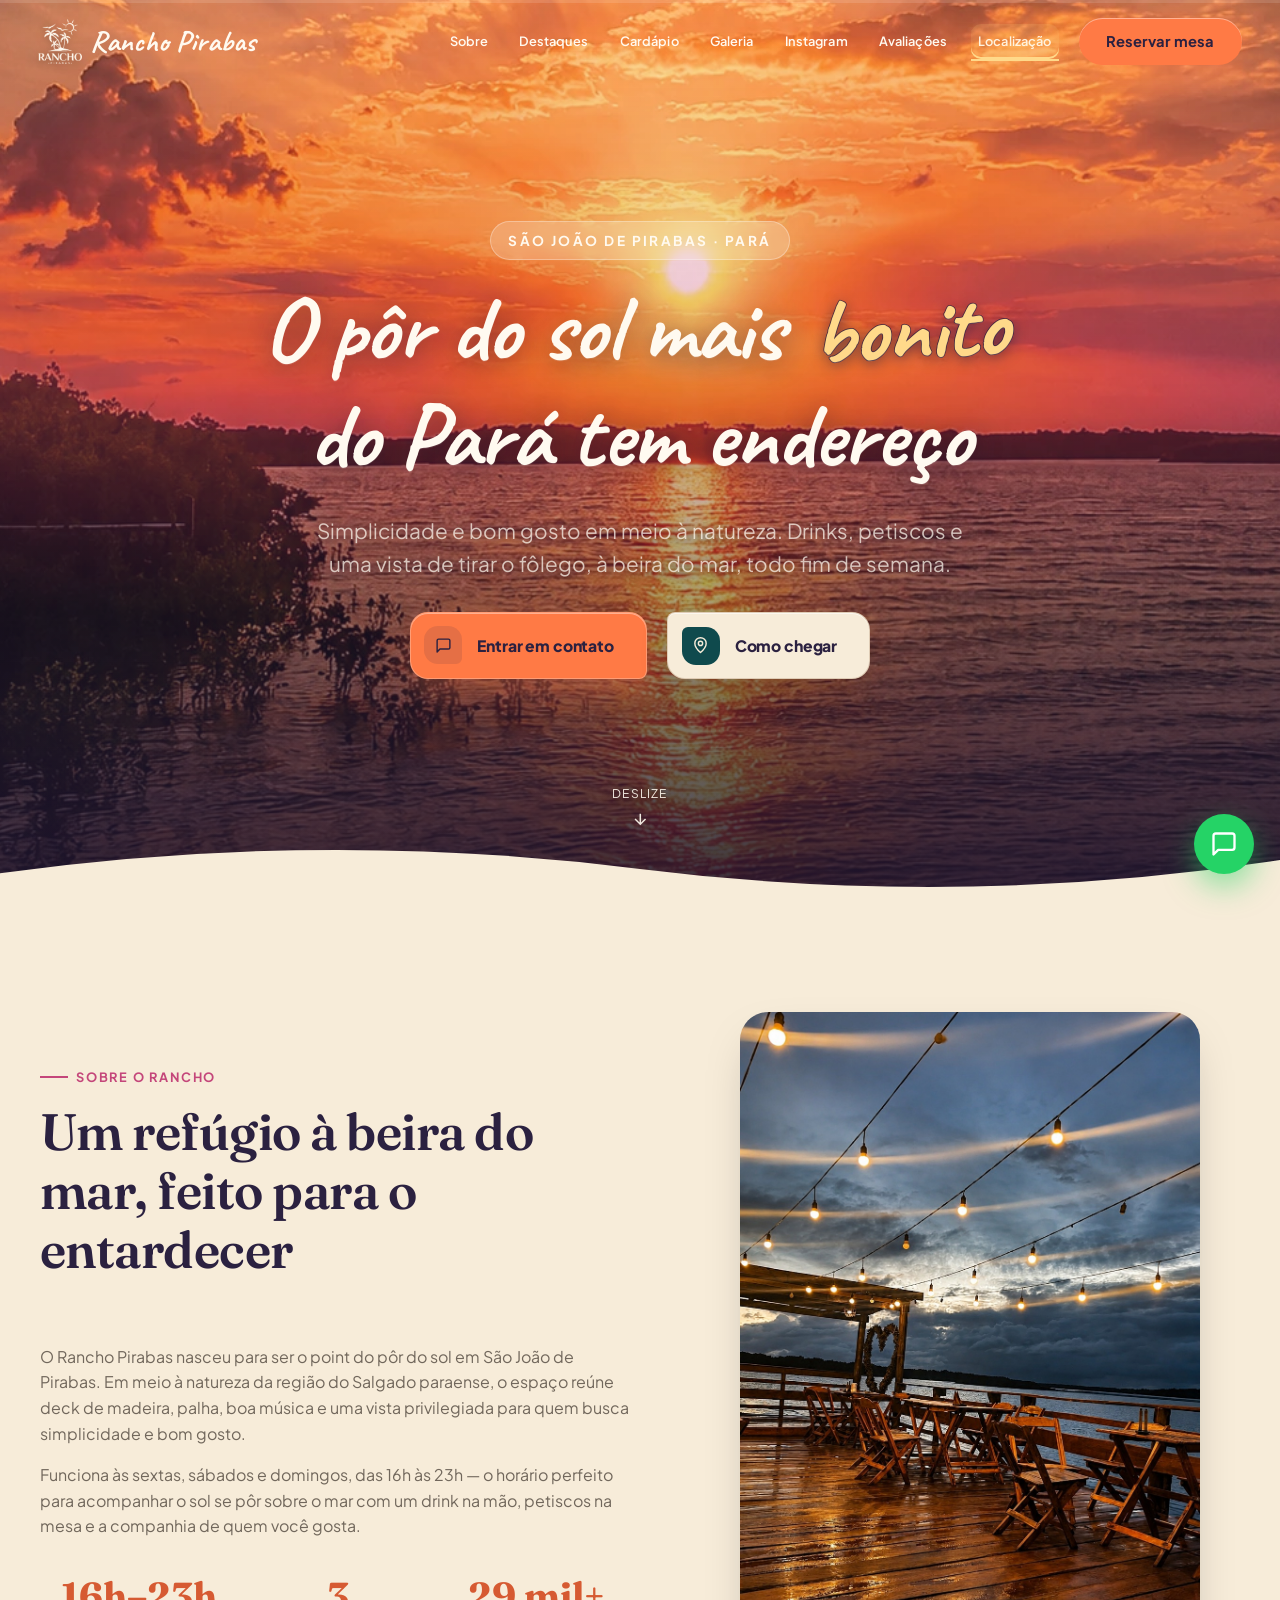
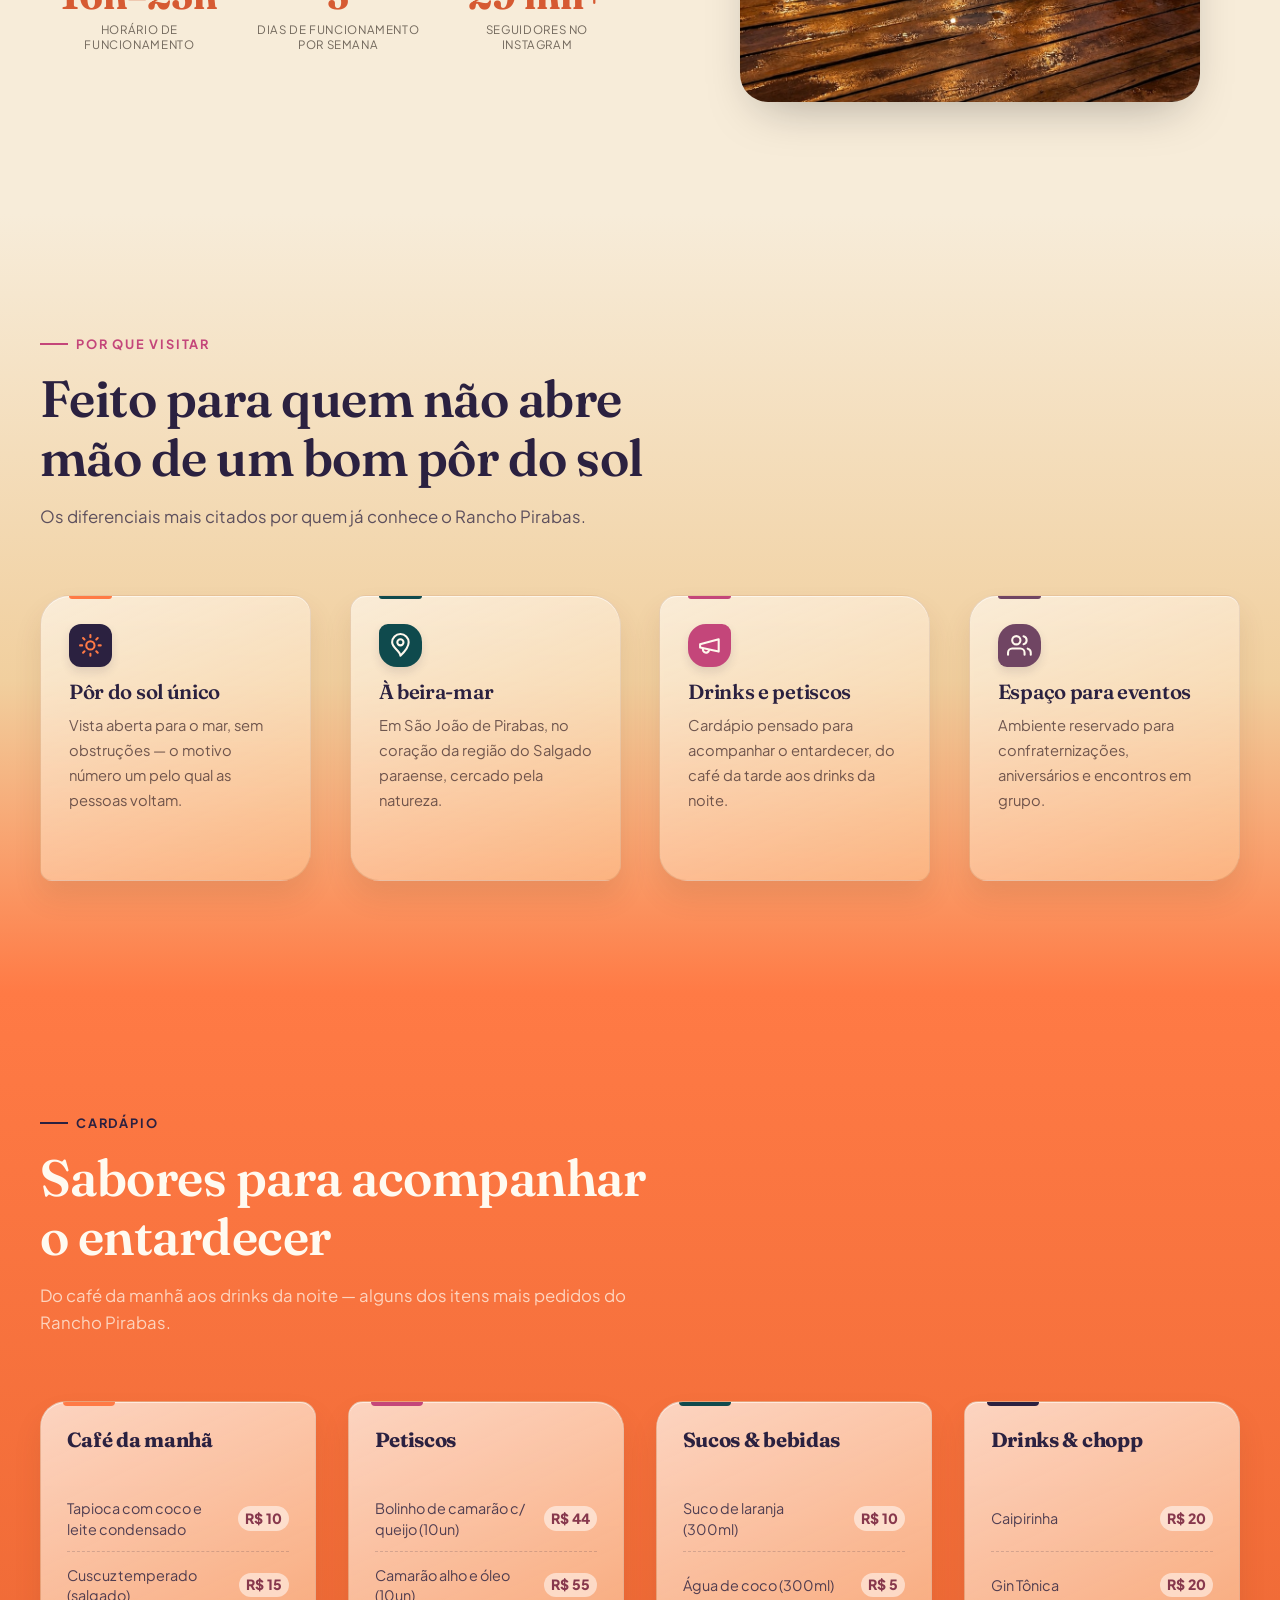
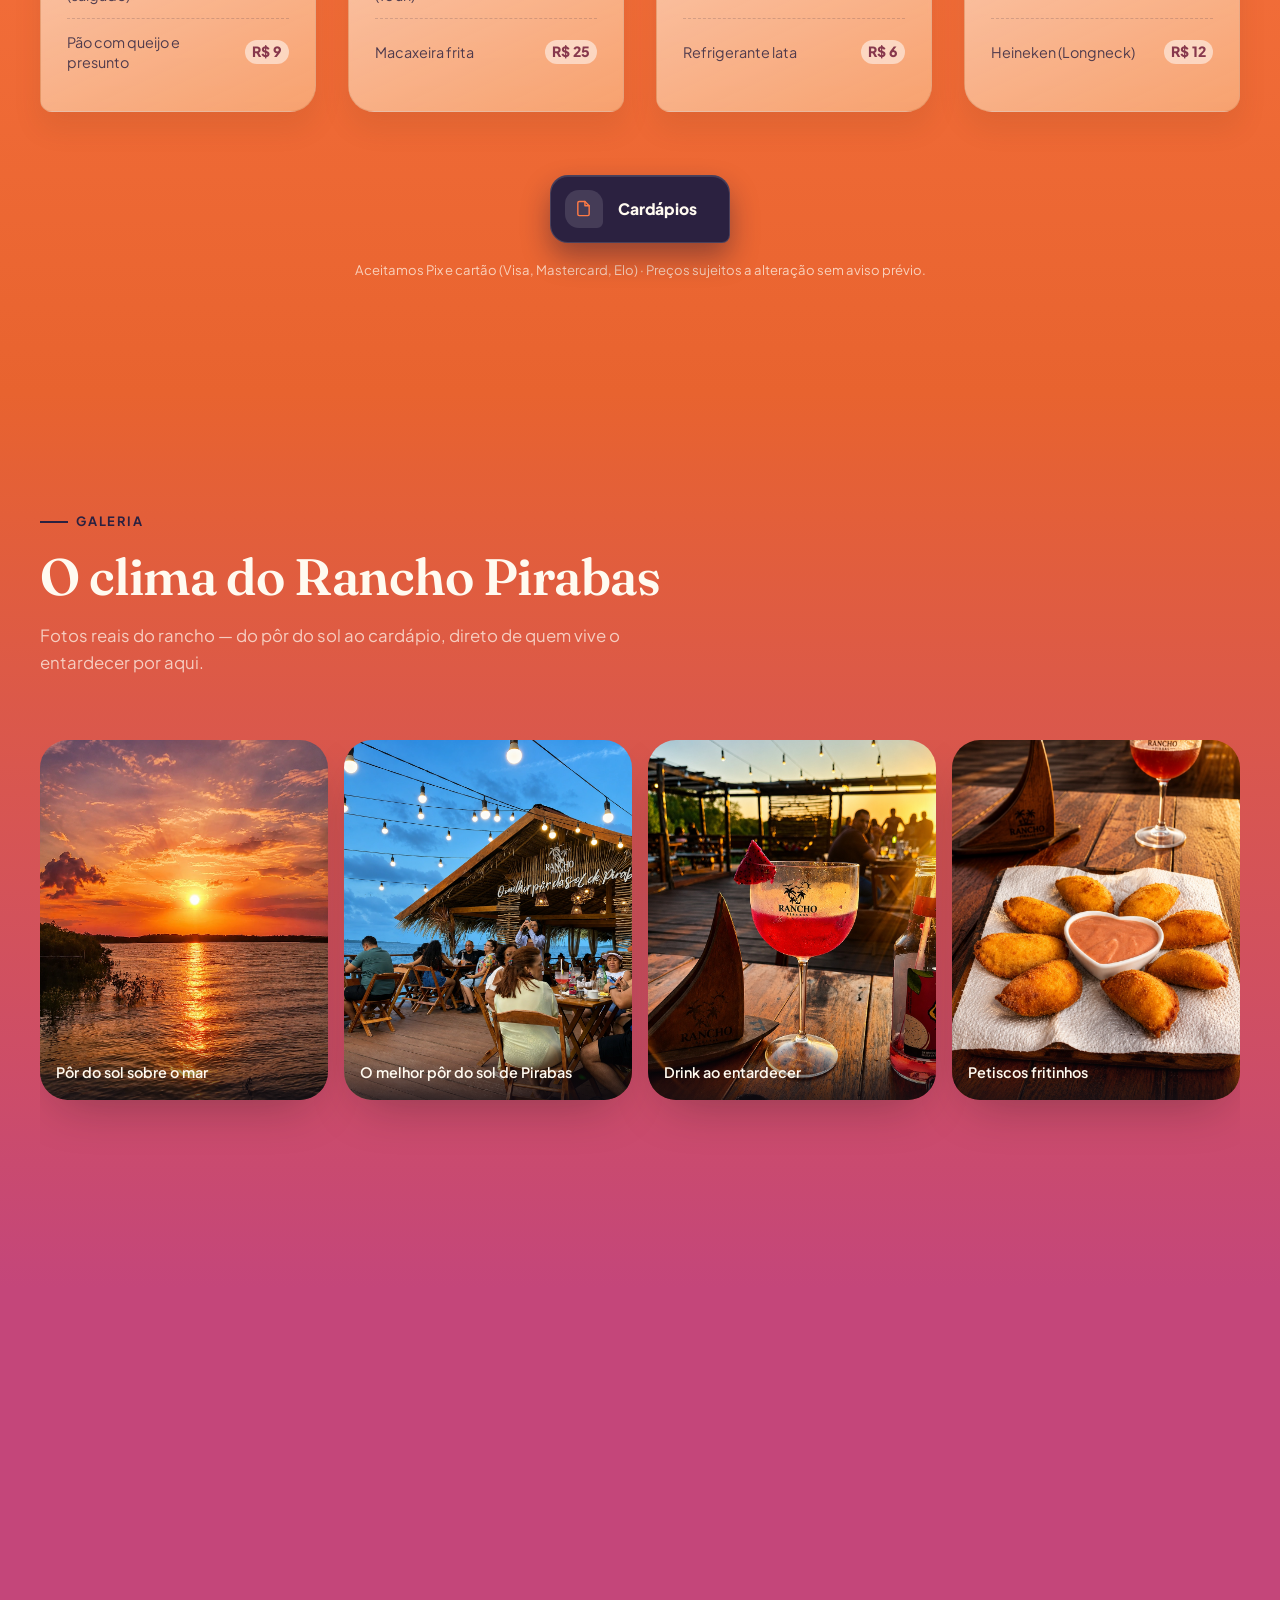
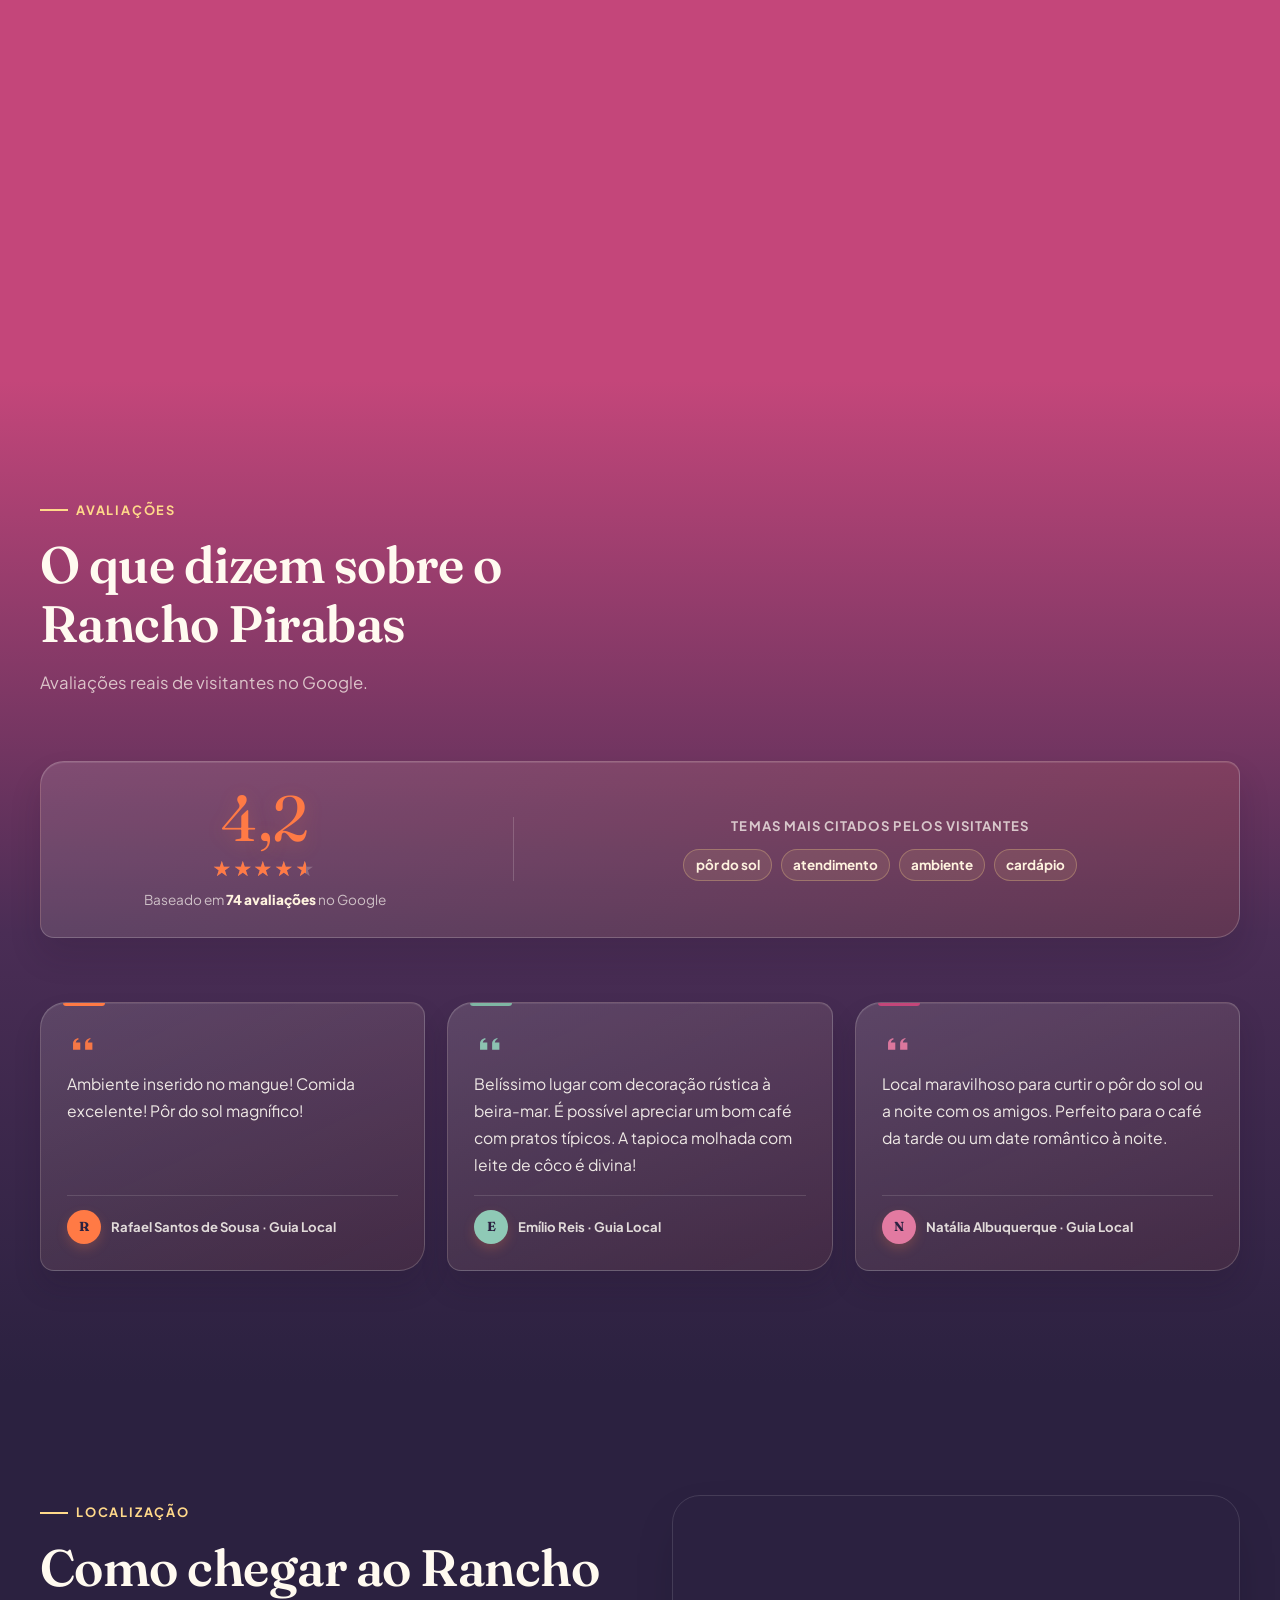
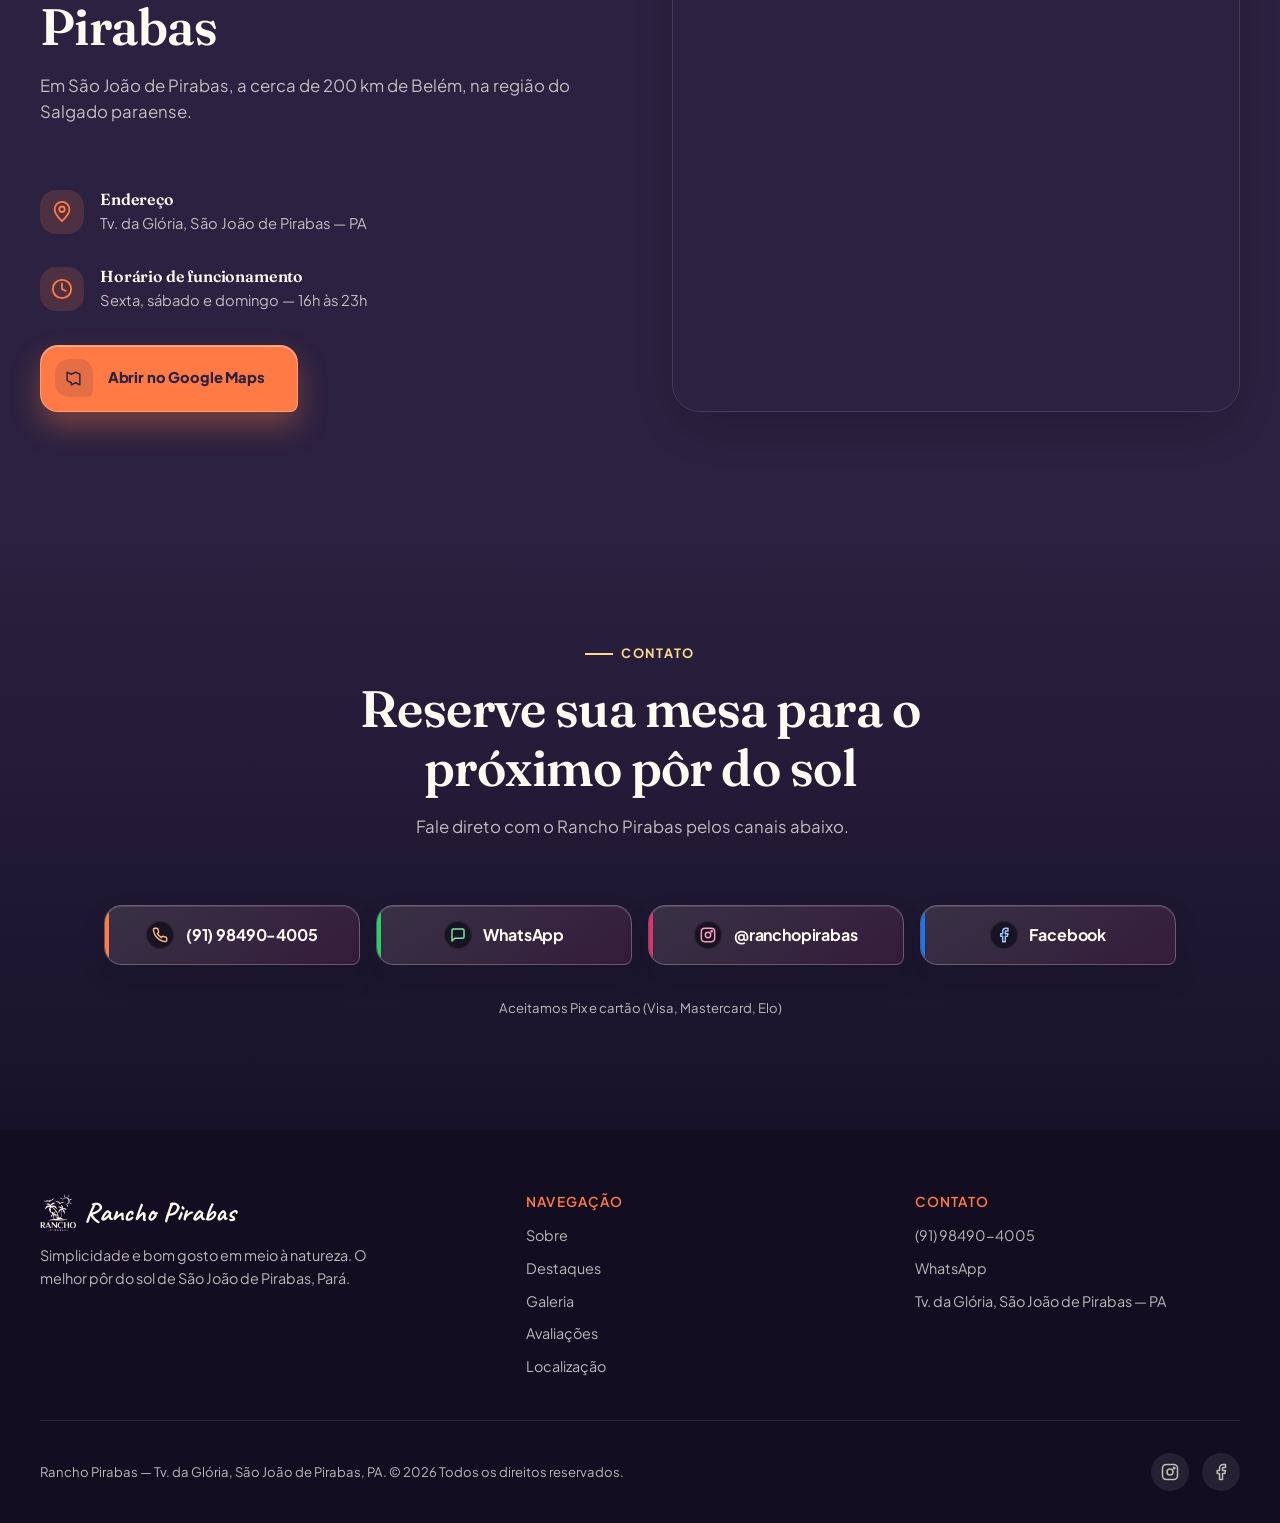
==== index.html @ 053c1179 "Update index.html" ====
<!DOCTYPE html>
<html lang="pt-BR">
<head>
  <meta charset="UTF-8" />
  <meta name="viewport" content="width=device-width, initial-scale=1.0" />

  <!-- ============ SEO: Meta básico ============ -->
  <title>Rancho Pirabas | O Melhor Pôr do Sol de São João de Pirabas - PA</title>
  <meta name="description" content="Rancho Pirabas: bar e espaço para eventos à beira-mar em São João de Pirabas (PA). Drinks, petiscos e o pôr do sol mais bonito da região. Aberto sexta, sábado e domingo, das 16h às 23h." />
  <meta name="keywords" content="Rancho Pirabas, São João de Pirabas, pôr do sol Pará, bar à beira-mar, praia da Fortaleza, passeio de barco Pirabas, eventos Pirabas" />
  <meta name="author" content="Rancho Pirabas" />
  <meta name="robots" content="index, follow" />
  <link rel="canonical" href="https://www.ranchopirabas.com.br/" />

  <!-- ============ Open Graph ============ -->
  <meta property="og:type" content="business.business" />
  <meta property="og:title" content="Rancho Pirabas | O Melhor Pôr do Sol de São João de Pirabas" />
  <meta property="og:description" content="Bar e espaço para eventos à beira-mar. Drinks, petiscos e o pôr do sol mais bonito do Pará. Sexta a domingo, das 16h às 23h." />
  <meta property="og:image" content="https://www.ranchopirabas.com.br/assets/images/por-do-sol/por-do-sol-rio-mangue-nova.webp" />
  <meta property="og:url" content="https://www.ranchopirabas.com.br/" />
  <meta property="og:locale" content="pt_BR" />
  <meta property="og:site_name" content="Rancho Pirabas" />

  <!-- ============ Twitter Cards ============ -->
  <meta name="twitter:card" content="summary_large_image" />
  <meta name="twitter:title" content="Rancho Pirabas | O Melhor Pôr do Sol de São João de Pirabas" />
  <meta name="twitter:description" content="Bar e espaço para eventos à beira-mar em São João de Pirabas, PA. Drinks, petiscos e o pôr do sol mais bonito do Pará." />
  <meta name="twitter:image" content="https://www.ranchopirabas.com.br/assets/images/por-do-sol/por-do-sol-rio-mangue-nova.webp" />

  <meta name="theme-color" content="#ff7a45" />

  <!-- ============ Fontes ============ -->
  <link rel="preconnect" href="https://fonts.googleapis.com" />
  <link rel="preconnect" href="https://fonts.gstatic.com" crossorigin />
  <link href="https://fonts.googleapis.com/css2?family=Fraunces:opsz,wght@9..144,500;9..144,600;9..144,700&family=Plus+Jakarta+Sans:wght@400;500;600;700;800&family=Caveat:wght@500;600;700&display=swap" rel="stylesheet" />

  <!-- ============ CSS ============ -->
  <link rel="stylesheet" href="css/style.css" />
  <link rel="stylesheet" href="css/approved-overrides.css?v=reviews-themes-grid-v1-2026" />

  <!-- ============ Favicon ============ -->
  <link rel="icon" type="image/png" href="assets/images/logo-icon-black.png" />

  <!-- ============ Schema.org / JSON-LD (LocalBusiness) ============ -->
  <script type="application/ld+json">
  {
    "@context": "https://schema.org",
    "@type": "BarOrPub",
    "name": "Rancho Pirabas",
    "image": "https://www.ranchopirabas.com.br/assets/images/por-do-sol/por-do-sol-rio-mangue-nova.webp",
    "url": "https://www.ranchopirabas.com.br/",
    "telephone": "+5591984904005",
    "priceRange": "$$",
    "servesCuisine": "Petiscos e drinks",
    "hasMenu": "https://www.ranchopirabas.com.br/assets/images/cardapio/cardapio-completo-1.jpg",
    "paymentAccepted": "Pix, Visa, Mastercard, Elo",
    "aggregateRating": {
      "@type": "AggregateRating",
      "ratingValue": "4.5",
      "reviewCount": "74",
      "bestRating": "5",
      "worstRating": "1"
    },
    "address": {
      "@type": "PostalAddress",
      "streetAddress": "Tv. da Glória",
      "addressLocality": "São João de Pirabas",
      "addressRegion": "PA",
      "addressCountry": "BR"
    },
    "geo": {
      "@type": "GeoCoordinates",
      "latitude": -0.7650672,
      "longitude": -47.1740857
    },
    "openingHoursSpecification": [
      {
        "@type": "OpeningHoursSpecification",
        "dayOfWeek": ["Friday", "Saturday", "Sunday"],
        "opens": "16:00",
        "closes": "23:00"
      }
    ],
    "sameAs": [
      "https://www.instagram.com/ranchopirabas/",
      "https://www.facebook.com/ranchopirabas/"
    ]
  }
  </script>
</head>
<body>

  <div class="scroll-progress" aria-hidden="true"><div class="scroll-progress-fill"></div></div>

  <!-- ============================================================
       HEADER
  ============================================================= -->
  <header class="site-header">
    <a href="#topo" class="brand" aria-label="Rancho Pirabas - página inicial">
      <img src="assets/images/logo-icon-cream.png" alt="Rancho Pirabas" class="brand-mark" width="44" height="45" />
      Rancho Pirabas
    </a>

    <nav class="main-nav" aria-label="Navegação principal">
      <div class="mobile-nav-brand">
        <img src="assets/images/logo-icon-cream.png" alt="Rancho Pirabas" width="44" height="45" />
      </div>
      <a href="#sobre">Sobre</a>
      <a href="#destaques">Destaques</a>
      <a href="#cardapio">Cardápio</a>
      <a href="#galeria">Galeria</a>
      <a href="#instagram">Instagram</a>
      <a href="#avaliacoes">Avaliações</a>
      <a href="#localizacao">Localização</a>
<a href="https://wa.me/5591985031257?text=Ol%C3%A1%21%20Vim%20pelo%20site%20do%20Rancho%20Pirabas%20e%20gostaria%20de%20reservar%20uma%20mesa.%20Poderiam%20me%20informar%20a%20disponibilidade%20para%20este%20fim%20de%20semana%3F" class="header-cta" target="_blank" rel="noopener">Reservar mesa</a>
    </nav>

    <button class="nav-toggle" aria-label="Abrir menu" aria-expanded="false">
      <span></span>
    </button>
  </header>

  <main id="topo">
    <!-- ============================================================
         HERO
    ============================================================= -->
    <section class="hero" aria-label="Abertura">
      <div class="hero-bg" aria-hidden="true">
        <picture>
          <source media="(min-width: 721px)" srcset="assets/images/por-do-sol/por-do-sol-hero-desktop.png" />
          <img src="assets/images/por-do-sol/por-do-sol-rio-mangue-nova.webp" alt="Pôr do sol dourado refletido no mar, visto do Rancho Pirabas" width="1000" height="1645" />
        </picture>
      </div>
      <div class="hero-overlay" aria-hidden="true"></div>

      <div class="hero-content">
        <span class="hero-kicker">São João de Pirabas · Pará</span>
        <h1>O pôr do sol mais <em>bonito</em> do Pará tem endereço</h1>
        <p class="lede">Simplicidade e bom gosto em meio à natureza. Drinks, petiscos e uma vista de tirar o fôlego, à beira do mar, todo fim de semana.</p>

        <div class="hero-actions">
          <a class="btn btn-primary" href="https://wa.me/5591985031257?text=Ol%C3%A1%21%20Vim%20pelo%20site%20do%20Rancho%20Pirabas%20e%20gostaria%20de%20confirmar%20se%20haver%C3%A1%20funcionamento%20normal%20e%20disponibilidade%20neste%20fim%20de%20semana.%20Podem%20me%20ajudar%3F
">
            <span class="btn-icon"><svg viewBox="0 0 24 24" fill="none" stroke="currentColor" stroke-width="2" stroke-linecap="round" stroke-linejoin="round" aria-hidden="true"><path d="M21 15a2 2 0 0 1-2 2H7l-4 4V5a2 2 0 0 1 2-2h14a2 2 0 0 1 2 2z"/></svg></span>
            Entrar em contato
          </a>
          <a class="btn btn-ghost" href="https://maps.app.goo.gl/wgW4mjBnPQfnpoKz9" target="_blank" rel="noopener">
            <span class="btn-icon"><svg viewBox="0 0 24 24" fill="none" stroke="currentColor" stroke-width="2" stroke-linecap="round" stroke-linejoin="round" aria-hidden="true"><path d="M12 22s8-7.4 8-13a8 8 0 1 0-16 0c0 5.6 8 13 8 13z"/><circle cx="12" cy="9" r="3"/></svg></span>
            Como chegar
          </a>
        </div>
      </div>

      <svg class="horizon-line" viewBox="0 0 1440 90" preserveAspectRatio="none" aria-hidden="true">
        <path d="M0 60 Q 360 10 720 55 T 1440 45 V90 H0 Z" fill="currentColor"/>
      </svg>

      <a href="#sobre" class="hero-scroll-cue" aria-label="Rolar para a próxima seção">
        Deslize
        <svg viewBox="0 0 24 24" fill="none" stroke="currentColor" stroke-width="2" width="18" height="18" aria-hidden="true"><path d="M12 5v14M5 12l7 7 7-7"/></svg>
      </a>
    </section>

    <!-- ============================================================
         SOBRE
    ============================================================= -->
    <section class="about" id="sobre">
      <div class="container about-grid">
        <div class="about-copy" data-reveal>
          <span class="eyebrow">Sobre o rancho</span>
          <div class="section-heading">
            <h2 data-split-text>Um refúgio à beira do mar, feito para o entardecer</h2>
          </div>
          <p>
            O Rancho Pirabas nasceu para ser o point do pôr do sol em São João de Pirabas.
            Em meio à natureza da região do Salgado paraense, o espaço reúne deck de madeira,
            palha, boa música e uma vista privilegiada para quem busca simplicidade e bom gosto.
          </p>
          <p>
            Funciona às sextas, sábados e domingos, das 16h às 23h — o horário perfeito para
            acompanhar o sol se pôr sobre o mar com um drink na mão, petiscos na mesa e a
            companhia de quem você gosta.
          </p>

          <div class="about-stats">
            <div class="stat-card">
              <strong>16h–23h</strong>
              <span>Horário de funcionamento</span>
            </div>
            <div class="stat-card">
              <strong><span data-count-to="3">0</span></strong>
              <span>Dias de funcionamento por semana</span>
            </div>
            <div class="stat-card">
              <strong><span data-count-to="29" data-suffix=" mil+">0</span></strong>
              <span>Seguidores no Instagram</span>
            </div>
          </div>
        </div>

        <div class="about-visual" data-reveal>
          <video class="about-slide is-active" data-slide-type="video" poster="assets/images/deck/deck-beira-rio-entardecer.jpg" src="assets/videos/sobre-video-1.mp4" muted playsinline preload="auto" aria-hidden="true"></video>
          <img class="about-slide" data-slide-type="image" src="assets/images/deck/deck-beira-rio-entardecer.jpg?v=about-image-2026" alt="Deck de madeira do Rancho Pirabas à beira do mar, ao entardecer" aria-hidden="true" />
          <video class="about-slide" data-slide-type="video" src="assets/videos/sobre-video-3.mp4" muted playsinline preload="auto" aria-hidden="true"></video>
          <img class="about-slide about-slide-collage" data-slide-type="image" src="assets/images/sobre-imagem-2-colagem.jpg" alt="Colagem de fotos do Rancho Pirabas com o ambiente, clientes e pôr do sol" aria-hidden="true" />
        </div>
      </div>
    </section>

    <!-- ============================================================
         DESTAQUES
    ============================================================= -->
    <section class="highlights" id="destaques">
      <div class="container">
        <div class="section-heading" data-reveal>
          <span class="eyebrow">Por que visitar</span>
          <h2 data-split-text>Feito para quem não abre mão de um bom pôr do sol</h2>
          <p>Os diferenciais mais citados por quem já conhece o Rancho Pirabas.</p>
        </div>

        <div class="highlights-grid" data-reveal-stagger>
          <article class="highlight-card">
            <span class="highlight-card__fx" aria-hidden="true"></span>
            <div class="highlight-card__content">
              <div class="highlight-icon">
                <svg viewBox="0 0 24 24" fill="none" stroke="currentColor" stroke-width="2" stroke-linecap="round" stroke-linejoin="round" aria-hidden="true"><circle cx="12" cy="12" r="4"/><path d="M12 2v2M12 20v2M4.9 4.9l1.4 1.4M17.7 17.7l1.4 1.4M2 12h2M20 12h2M4.9 19.1l1.4-1.4M17.7 6.3l1.4-1.4"/></svg>
              </div>
              <h3>Pôr do sol único</h3>
              <p>Vista aberta para o mar, sem obstruções — o motivo número um pelo qual as pessoas voltam.</p>
            </div>
          </article>

          <article class="highlight-card">
            <span class="highlight-card__fx" aria-hidden="true"></span>
            <div class="highlight-card__content">
              <div class="highlight-icon">
                <svg viewBox="0 0 24 24" fill="none" stroke="currentColor" stroke-width="2" stroke-linecap="round" stroke-linejoin="round" aria-hidden="true"><path d="M12 22s8-7.4 8-13a8 8 0 1 0-16 0c0 5.6 8 8 8 13z"/><circle cx="12" cy="9" r="3"/></svg>
              </div>
              <h3>À beira-mar</h3>
              <p>Em São João de Pirabas, no coração da região do Salgado paraense, cercado pela natureza.</p>
            </div>
          </article>

          <article class="highlight-card">
            <span class="highlight-card__fx" aria-hidden="true"></span>
            <div class="highlight-card__content">
              <div class="highlight-icon">
                <svg viewBox="0 0 24 24" fill="none" stroke="currentColor" stroke-width="2" stroke-linecap="round" stroke-linejoin="round" aria-hidden="true"><path d="M3 11l18-5v12L3 14v-3z"/><path d="M11.6 16.8a3 3 0 1 1-5.8-1.6"/></svg>
              </div>
              <h3>Drinks e petiscos</h3>
              <p>Cardápio pensado para acompanhar o entardecer, do café da tarde aos drinks da noite.</p>
            </div>
          </article>

          <article class="highlight-card">
            <span class="highlight-card__fx" aria-hidden="true"></span>
            <div class="highlight-card__content">
              <div class="highlight-icon">
                <svg viewBox="0 0 24 24" fill="none" stroke="currentColor" stroke-width="2" stroke-linecap="round" stroke-linejoin="round" aria-hidden="true"><path d="M17 21v-2a4 4 0 0 0-4-4H5a4 4 0 0 0-4 4v2"/><circle cx="9" cy="7" r="4"/><path d="M23 21v-2a4 4 0 0 0-3-3.87"/><path d="M16 3.13a4 4 0 0 1 0 7.75"/></svg>
              </div>
              <h3>Espaço para eventos</h3>
              <p>Ambiente reservado para confraternizações, aniversários e encontros em grupo.</p>
            </div>
          </article>
        </div>
      </div>
    </section>

    <!-- ============================================================
         CARDÁPIO
    ============================================================= -->
    <section class="menu" id="cardapio">
      <div class="container">
        <div class="section-heading" data-reveal>
          <span class="eyebrow">Cardápio</span>
          <h2 data-split-text>Sabores para acompanhar o entardecer</h2>
          <p>Do café da manhã aos drinks da noite — alguns dos itens mais pedidos do Rancho Pirabas.</p>
        </div>

        <div class="menu-grid" data-reveal-stagger>
          <article class="menu-card">
            <h3>Café da manhã</h3>
            <ul>
              <li><span>Tapioca com coco e leite condensado</span><span class="menu-price">R$ 10</span></li>
              <li><span>Cuscuz temperado (salgado)</span><span class="menu-price">R$ 15</span></li>
              <li><span>Pão com queijo e presunto</span><span class="menu-price">R$ 9</span></li>
            </ul>
          </article>

          <article class="menu-card">
            <h3>Petiscos</h3>
            <ul>
              <li><span>Bolinho de camarão c/ queijo (10un)</span><span class="menu-price">R$ 44</span></li>
              <li><span>Camarão alho e óleo (10un)</span><span class="menu-price">R$ 55</span></li>
              <li><span>Macaxeira frita</span><span class="menu-price">R$ 25</span></li>
            </ul>
          </article>

          <article class="menu-card">
            <h3>Sucos &amp; bebidas</h3>
            <ul>
              <li><span>Suco de laranja (300ml)</span><span class="menu-price">R$ 10</span></li>
              <li><span>Água de coco (300ml)</span><span class="menu-price">R$ 5</span></li>
              <li><span>Refrigerante lata</span><span class="menu-price">R$ 6</span></li>
            </ul>
          </article>

          <article class="menu-card">
            <h3>Drinks &amp; chopp</h3>
            <ul>
              <li><span>Caipirinha</span><span class="menu-price">R$ 20</span></li>
              <li><span>Gin Tônica</span><span class="menu-price">R$ 20</span></li>
              <li><span>Heineken (Longneck)</span><span class="menu-price">R$ 12</span></li>
            </ul>
          </article>
        </div>

        <div class="menu-links" data-reveal>
          <button type="button" class="btn btn-primary" data-menu-open>
            <span class="btn-icon"><svg viewBox="0 0 24 24" fill="none" stroke="currentColor" stroke-width="2" stroke-linecap="round" stroke-linejoin="round" aria-hidden="true"><path d="M14 2H6a2 2 0 0 0-2 2v16a2 2 0 0 0 2 2h12a2 2 0 0 0 2-2V8z"/><path d="M14 2v6h6"/></svg></span>
            Cardápios
          </button>
        </div>
        <p class="menu-note">Aceitamos Pix e cartão (Visa, Mastercard, Elo) · Preços sujeitos a alteração sem aviso prévio.</p>
      </div>
    </section>

    <!-- ============================================================
         MODAL DO CARDÁPIO (janela flutuante)
    ============================================================= -->
    <div class="menu-modal" data-menu-modal aria-hidden="true">
      <div class="menu-modal-backdrop" data-menu-close></div>
      <div class="menu-modal-dialog" role="dialog" aria-modal="true" aria-label="Cardápio do Rancho Pirabas">
        <button type="button" class="menu-modal-close" data-menu-close aria-label="Fechar cardápio">
          <svg viewBox="0 0 24 24" fill="none" stroke="currentColor" stroke-width="2" stroke-linecap="round" stroke-linejoin="round" aria-hidden="true"><path d="M18 6 6 18M6 6l12 12"/></svg>
        </button>

        <div class="menu-modal-image-wrap">
          <img data-menu-image src="assets/images/cardapio/cardapio-completo-1.jpg" alt="Cardápio de comidas do Rancho Pirabas" />
        </div>

        <div class="menu-modal-switch" role="tablist" aria-label="Escolher cardápio">
          <button type="button" class="is-active" data-menu-tab="0" role="tab" aria-selected="true">Comidas</button>
          <button type="button" data-menu-tab="1" role="tab" aria-selected="false">Bebidas</button>
        </div>
      </div>
    </div>


    <!-- ============================================================
         GALERIA
    ============================================================= -->
    <section class="gallery" id="galeria">
      <div class="container">
        <div class="section-heading" data-reveal>
          <span class="eyebrow">Galeria</span>
          <h2 data-split-text>O clima do Rancho Pirabas</h2>
          <p>Fotos reais do rancho — do pôr do sol ao cardápio, direto de quem vive o entardecer por aqui.</p>
        </div>
      </div>

      <div class="container">
        <div class="gallery-track" data-reveal>
          <figure class="gallery-item">
            <img src="assets/images/por-do-sol/por-do-sol-rio-mangue-nova.webp" alt="Pôr do sol dourado refletido no mar, visto do Rancho Pirabas" loading="lazy" width="600" height="988" />
            <figcaption class="gallery-caption">Pôr do sol sobre o mar</figcaption>
          </figure>
          <figure class="gallery-item">
            <img src="assets/images/deck/fachada-galeria-nova.webp" alt="Fachada do Rancho Pirabas com letreiro 'O melhor pôr do sol de Pirabas'" loading="lazy" width="1122" height="1402" />
            <figcaption class="gallery-caption">O melhor pôr do sol de Pirabas</figcaption>
          </figure>
          <figure class="gallery-item">
            <img src="assets/images/drinks/drink-vermelho-por-do-sol-rancho.jpg?v=gallery-images-2026" alt="Drink vermelho do Rancho Pirabas com o pôr do sol ao fundo" loading="lazy" width="963" height="1633" />
            <figcaption class="gallery-caption">Drink ao entardecer</figcaption>
          </figure>
          <figure class="gallery-item">
            <img src="assets/images/comidas/coxinhas-molho-rosa.jpg?v=gallery-images-2026" alt="Coxinhas fritas servidas com molho especial no Rancho Pirabas" loading="lazy" width="980" height="1604" />
            <figcaption class="gallery-caption">Petiscos fritinhos</figcaption>
          </figure>
          <figure class="gallery-item">
            <img src="assets/images/visitantes/grupo-amigos-mesa-vista-rio.jpg?v=gallery-remaining-2026" alt="Grupo de amigos reunidos à mesa com vista para o mar" loading="lazy" width="1052" height="1495" />
            <figcaption class="gallery-caption">Amigos à beira do mar</figcaption>
          </figure>
          <figure class="gallery-item">
            <img src="assets/images/deck/deck-noturno-mesas-luzes.jpg?v=gallery-remaining-2026" alt="Deck do Rancho Pirabas iluminado por luzes à noite" loading="lazy" width="1393" height="1129" />
            <figcaption class="gallery-caption">Deck iluminado à noite</figcaption>
          </figure>
          <figure class="gallery-item">
            <img src="assets/images/comidas/cafe-da-manha-completo.jpg?v=gallery-images-2026" alt="Mesa com tapiocas, cafés e torradas do café da manhã do Rancho Pirabas" loading="lazy" width="1086" height="1448" />
            <figcaption class="gallery-caption">Café da manhã completo</figcaption>
          </figure>
          <figure class="gallery-item">
            <img src="assets/images/drinks/drink-azul-limao-taca-rancho.jpg?v=gallery-images-2026" alt="Drink azul com rodela de limão servido em taça com a marca Rancho Pirabas" loading="lazy" width="1122" height="1402" />
            <figcaption class="gallery-caption">Drinks autorais</figcaption>
          </figure>
          <figure class="gallery-item">
            <img src="assets/images/deck/passarela-iluminada-noite.jpg?v=gallery-images-2026" alt="Passarela de madeira iluminada à noite, cercada de vegetação" loading="lazy" width="977" height="1610" />
            <figcaption class="gallery-caption">Passarela iluminada</figcaption>
          </figure>
          <figure class="gallery-item">
            <img src="assets/images/visitantes/amigas-mesa-deck-rio.jpg?v=gallery-images-2026" alt="Amigas sorrindo em mesa no deck com vista para o mar" loading="lazy" width="1053" height="1494" />
            <figcaption class="gallery-caption">Momentos entre amigas</figcaption>
          </figure>
          <figure class="gallery-item">
            <img src="assets/images/por-do-sol/coracao-decorativo-por-do-sol.jpg?v=gallery-images-2026" alt="Detalhe decorativo em formato de coração emoldurando o pôr do sol" loading="lazy" width="977" height="1610" />
            <figcaption class="gallery-caption">Detalhe romântico</figcaption>
          </figure>
          <figure class="gallery-item">
            <img src="assets/images/deck/fachada-entrada-rancho-pirabas.jpg?v=gallery-remaining-2026" alt="Entrada do Rancho Pirabas com telhado de palha e luzes decorativas" loading="lazy" width="977" height="1609" />
            <figcaption class="gallery-caption">Entrada do rancho</figcaption>
          </figure>
        </div>
      </div>
    </section>

    <!-- ============================================================
         INSTAGRAM
    ============================================================= -->
    <section class="instagram-highlight" id="instagram">
      <div class="container">
        <div class="instagram-card" data-reveal>
          <div class="instagram-card-inner">
            <span class="instagram-ring" aria-hidden="true">
              <svg viewBox="0 0 24 24" fill="none" stroke="currentColor" stroke-width="2" stroke-linecap="round" stroke-linejoin="round"><rect x="2" y="2" width="20" height="20" rx="5"/><circle cx="12" cy="12" r="4"/><circle cx="17.5" cy="6.5" r="1"/></svg>
            </span>
            <span class="eyebrow">Siga no Instagram</span>
            <p class="instagram-handle">@ranchopirabas</p>
            <p class="instagram-text">
              Mais de <strong>29 mil seguidores</strong> já acompanham por lá o pôr do sol de cada fim de semana,
              os bastidores e as novidades do cardápio. Segue a gente pra não perder nenhum pôr do sol!
            </p>
            <a class="btn btn-primary" href="https://www.instagram.com/ranchopirabas/" target="_blank" rel="noopener">
              <span class="btn-icon">
                <svg viewBox="0 0 24 24" fill="none" stroke="currentColor" stroke-width="2" stroke-linecap="round" stroke-linejoin="round" aria-hidden="true"><rect x="2" y="2" width="20" height="20" rx="5"/><circle cx="12" cy="12" r="4"/><circle cx="17.5" cy="6.5" r="1"/></svg>
              </span>
              Seguir no Instagram
            </a>
          </div>
        </div>
      </div>
    </section>

    <!-- ============================================================
         AVALIAÇÕES
    ============================================================= -->
    <section class="reviews" id="avaliacoes">
      <div class="container">
        <div class="section-heading" data-reveal>
          <span class="eyebrow">Avaliações</span>
          <h2 data-split-text>O que dizem sobre o Rancho Pirabas</h2>
          <p>Avaliações reais de visitantes no Google.</p>
        </div>

        <div class="reviews-summary" data-reveal>
          <div class="reviews-rating-block">
            <div class="reviews-rating-main">
              <div class="rating-number"><span data-count-to="4.5" data-decimals="1">0</span></div>
            </div>
            <div class="stars-wrap" role="img" aria-label="Nota média de 4,5 de 5 estrelas">
              <span class="stars-bg" aria-hidden="true">★★★★★</span>
              <span class="stars-fill" style="width: 90%;" aria-hidden="true">★★★★★</span>
            </div>
            <small>Baseado em <strong>74 avaliações</strong> no Google</small>
          </div>
          <div class="reviews-themes">
            <span class="reviews-themes-label">Temas mais citados pelos visitantes</span>
            <div class="reviews-themes-list" aria-label="Temas mais citados pelos visitantes">
              <strong>pôr do sol</strong>
              <strong>atendimento</strong>
              <strong>ambiente</strong>
              <strong>cardápio</strong>
            </div>
          </div>
        </div>

        <!--
          Avaliações reais extraídas do Google Maps (nota agregada 4,5 · 74 avaliações),
          enviadas pelo cliente. Selecionadas 4 entre as mais representativas do
          sentimento geral. Todas as avaliações (incluindo críticas sobre atendimento
          e demora no atendimento, também presentes no Google) podem ser vistas
          integralmente pelo botão "Abrir no Google Maps" na seção de Localização.
        -->
        <div class="reviews-grid" data-reveal-stagger>
          <article class="review-card">
            <svg class="quote-icon" viewBox="0 0 24 24" fill="currentColor" aria-hidden="true"><path d="M9.5 8.5C7 8.5 5 10.5 5 13v5h6v-6H7.2C7.6 10.5 8.9 9.5 9.5 9.5V8.5zm10 0c-2.5 0-4.5 2-4.5 4.5v5h6v-6h-3.8c.4-2 1.7-3 2.3-3V8.5z"/></svg>
            <p>Ambiente inserido no mangue! Comida excelente! Pôr do sol magnífico!</p>
            <div class="reviewer">
              <span class="reviewer-avatar">R</span>
              Rafael Santos de Sousa · Guia Local
            </div>
          </article>
          <article class="review-card">
            <svg class="quote-icon" viewBox="0 0 24 24" fill="currentColor" aria-hidden="true"><path d="M9.5 8.5C7 8.5 5 10.5 5 13v5h6v-6H7.2C7.6 10.5 8.9 9.5 9.5 9.5V8.5zm10 0c-2.5 0-4.5 2-4.5 4.5v5h6v-6h-3.8c.4-2 1.7-3 2.3-3V8.5z"/></svg>
            <p>Belíssimo lugar com decoração rústica à beira-mar. É possível apreciar um bom café com pratos típicos. A tapioca molhada com leite de côco é divina!</p>
            <div class="reviewer">
              <span class="reviewer-avatar">E</span>
              Emílio Reis · Guia Local
            </div>
          </article>
          <article class="review-card">
            <svg class="quote-icon" viewBox="0 0 24 24" fill="currentColor" aria-hidden="true"><path d="M9.5 8.5C7 8.5 5 10.5 5 13v5h6v-6H7.2C7.6 10.5 8.9 9.5 9.5 9.5V8.5zm10 0c-2.5 0-4.5 2-4.5 4.5v5h6v-6h-3.8c.4-2 1.7-3 2.3-3V8.5z"/></svg>
            <p>Local maravilhoso para curtir o pôr do sol ou a noite com os amigos. Perfeito para o café da tarde ou um date romântico à noite.</p>
            <div class="reviewer">
              <span class="reviewer-avatar">N</span>
              Natália Albuquerque · Guia Local
            </div>
          </article>
        </div>
      </div>
    </section>

    <!-- ============================================================
         LOCALIZAÇÃO
    ============================================================= -->
    <section class="location" id="localizacao">
      <div class="container location-grid">
        <div data-reveal>
          <span class="eyebrow" style="color: var(--amber-poente);">Localização</span>
          <div class="section-heading">
            <h2 data-split-text>Como chegar ao Rancho Pirabas</h2>
            <p>Em São João de Pirabas, a cerca de 200 km de Belém, na região do Salgado paraense.</p>
          </div>

          <div class="location-info">
            <div class="info-row">
              <span class="icon-badge">
                <svg viewBox="0 0 24 24" fill="none" stroke="currentColor" stroke-width="2" stroke-linecap="round" stroke-linejoin="round" aria-hidden="true"><path d="M12 22s8-7.4 8-13a8 8 0 1 0-16 0c0 5.6 8 13 8 13z"/><circle cx="12" cy="9" r="3"/></svg>
              </span>
              <div>
                <h3>Endereço</h3>
                <p>Tv. da Glória, São João de Pirabas — PA</p>
              </div>
            </div>

            <div class="info-row">
              <span class="icon-badge">
                <svg viewBox="0 0 24 24" fill="none" stroke="currentColor" stroke-width="2" stroke-linecap="round" stroke-linejoin="round" aria-hidden="true"><circle cx="12" cy="12" r="10"/><path d="M12 6v6l4 2"/></svg>
              </span>
              <div>
                <h3>Horário de funcionamento</h3>
                <p>Sexta, sábado e domingo — 16h às 23h</p>
              </div>
            </div>

            <div class="info-row">
              <a class="btn btn-primary" href="https://maps.app.goo.gl/wgW4mjBnPQfnpoKz9" target="_blank" rel="noopener">
                <span class="btn-icon"><svg viewBox="0 0 24 24" fill="none" stroke="currentColor" stroke-width="2" stroke-linecap="round" stroke-linejoin="round" aria-hidden="true"><path d="M9 18l-6-3V3l6 3 6-3 6 3v15l-6-3-6 3z"/></svg></span>
                Abrir no Google Maps
              </a>
            </div>
          </div>
        </div>

        <div class="map-embed" data-reveal>
          <iframe
            title="Mapa de localização do Rancho Pirabas em São João de Pirabas, PA"
            src="https://www.google.com/maps?q=-0.7650672,-47.1740857&z=15&output=embed"
            loading="lazy"
            referrerpolicy="no-referrer-when-downgrade"
            allowfullscreen>
          </iframe>
        </div>
      </div>
    </section>

    <!-- ============================================================
         CONTATO
    ============================================================= -->
    <section class="contact" id="contato">
      <div class="container">
        <div class="section-heading" data-reveal>
          <span class="eyebrow" style="color: var(--amber-poente);">Contato</span>
          <h2 data-split-text>Reserve sua mesa para o próximo pôr do sol</h2>
          <p>Fale direto com o Rancho Pirabas pelos canais abaixo.</p>
        </div>

        <div class="contact-channels" data-reveal-stagger>
          <a class="channel-card" href="tel:+5591984904005">
            <svg viewBox="0 0 24 24" fill="none" stroke="currentColor" stroke-width="2" stroke-linecap="round" stroke-linejoin="round" aria-hidden="true"><path d="M22 16.92v3a2 2 0 0 1-2.18 2 19.79 19.79 0 0 1-8.63-3.07 19.5 19.5 0 0 1-6-6 19.79 19.79 0 0 1-3.07-8.67A2 2 0 0 1 4.11 2h3a2 2 0 0 1 2 1.72c.127.96.361 1.903.7 2.81a2 2 0 0 1-.45 2.11L8.09 9.91a16 16 0 0 0 6 6l1.27-1.27a2 2 0 0 1 2.11-.45c.907.339 1.85.573 2.81.7A2 2 0 0 1 22 16.92z"/></svg>
            (91) 98490-4005
          </a>
          <a class="channel-card" href="https://wa.me/5591985031257?text=Ol%C3%A1%21%20Vim%20pelo%20site%20do%20Rancho%20Pirabas%20e%20gostaria%20de%20confirmar%20se%20haver%C3%A1%20funcionamento%20normal%20e%20disponibilidade%20neste%20fim%20de%20semana.%20Podem%20me%20ajudar%3F
="noopener">
            <svg viewBox="0 0 24 24" fill="none" stroke="currentColor" stroke-width="2" stroke-linecap="round" stroke-linejoin="round" aria-hidden="true"><path d="M21 15a2 2 0 0 1-2 2H7l-4 4V5a2 2 0 0 1 2-2h14a2 2 0 0 1 2 2z"/></svg>
            WhatsApp
          </a>
          <a class="channel-card" href="https://www.instagram.com/ranchopirabas/" target="_blank" rel="noopener">
            <svg viewBox="0 0 24 24" fill="none" stroke="currentColor" stroke-width="2" stroke-linecap="round" stroke-linejoin="round" aria-hidden="true"><rect x="2" y="2" width="20" height="20" rx="5"/><circle cx="12" cy="12" r="4"/><circle cx="17.5" cy="6.5" r="1"/></svg>
            @ranchopirabas
          </a>
          <a class="channel-card" href="https://www.facebook.com/ranchopirabas/" target="_blank" rel="noopener">
            <svg viewBox="0 0 24 24" fill="none" stroke="currentColor" stroke-width="2" stroke-linecap="round" stroke-linejoin="round" aria-hidden="true"><path d="M18 2h-3a5 5 0 0 0-5 5v3H7v4h3v8h4v-8h3l1-4h-4V7a1 1 0 0 1 1-1h3z"/></svg>
            Facebook
          </a>
          <!-- Site oficial não confirmado na extração automática -->
          <!-- <a class="channel-card" href="#">Site oficial</a> -->
        </div>
        <p class="menu-note" style="margin-top: var(--space-md);">Aceitamos Pix e cartão (Visa, Mastercard, Elo)</p>
      </div>
    </section>
  </main>

  <!-- ============================================================
       FOOTER
  ============================================================= -->
  <footer class="site-footer">
    <div class="container">
      <div class="footer-grid">
        <div>
          <div class="footer-brand">
            <img src="assets/images/logo-icon-cream.png" alt="Rancho Pirabas" width="36" height="37" />
            Rancho Pirabas
          </div>
          <p style="max-width: 32ch; font-size: 0.9rem;">
            Simplicidade e bom gosto em meio à natureza. O melhor pôr do sol de São João de Pirabas, Pará.
          </p>
        </div>

        <div class="footer-col">
          <h4>Navegação</h4>
          <ul>
            <li><a href="#sobre">Sobre</a></li>
            <li><a href="#destaques">Destaques</a></li>
            <li><a href="#galeria">Galeria</a></li>
            <li><a href="#avaliacoes">Avaliações</a></li>
            <li><a href="#localizacao">Localização</a></li>
          </ul>
        </div>

        <div class="footer-col">
          <h4>Contato</h4>
          <ul>
            <li><a href="tel:+5591984904005">(91) 98490-4005</a></li>
            <li><a href="https://wa.me/5591985031257" target="_blank" rel="noopener">WhatsApp</a></li>
            <li>Tv. da Glória, São João de Pirabas — PA</li>
          </ul>
        </div>
      </div>

      <div class="footer-bottom">
        <p>Rancho Pirabas — Tv. da Glória, São João de Pirabas, PA. &copy; <span data-current-year></span> Todos os direitos reservados.</p>
        <div class="footer-socials">
          <a href="https://www.instagram.com/ranchopirabas/" target="_blank" rel="noopener" aria-label="Instagram do Rancho Pirabas">
            <svg viewBox="0 0 24 24" fill="none" stroke="currentColor" stroke-width="2" stroke-linecap="round" stroke-linejoin="round" aria-hidden="true"><rect x="2" y="2" width="20" height="20" rx="5"/><circle cx="12" cy="12" r="4"/><circle cx="17.5" cy="6.5" r="1"/></svg>
          </a>
          <a href="https://www.facebook.com/ranchopirabas/" target="_blank" rel="noopener" aria-label="Facebook do Rancho Pirabas">
            <svg viewBox="0 0 24 24" fill="none" stroke="currentColor" stroke-width="2" stroke-linecap="round" stroke-linejoin="round" aria-hidden="true"><path d="M18 2h-3a5 5 0 0 0-5 5v3H7v4h3v8h4v-8h3l1-4h-4V7a1 1 0 0 1 1-1h3z"/></svg>
          </a>
        </div>
      </div>
    </div>
  </footer>

  <!-- WhatsApp flutuante -->
  <a class="whatsapp-float" href="https://wa.me/5591985031257" target="_blank" rel="noopener" aria-label="Fale conosco pelo WhatsApp">
    <svg viewBox="0 0 24 24" fill="none" stroke="currentColor" stroke-width="2" stroke-linecap="round" stroke-linejoin="round" aria-hidden="true"><path d="M21 15a2 2 0 0 1-2 2H7l-4 4V5a2 2 0 0 1 2-2h14a2 2 0 0 1 2 2z"/></svg>
  </a>

  <script src="js/main.js?v=reviews-themes-grid-v1-2026"></script>
</body>
</html>
---- css/style.css ----
/* ============================================================
   RANCHO PIRABAS — Landing Page
   Conceito visual: "O Sol Poente" — a página narra um pôr do
   sol enquanto o usuário rola. Cada seção herda um tom do
   gradiente, do entardecer dourado até a noite estrelada.
   ============================================================ */

/* ---------- Design Tokens ---------- */
:root {
  /* Paleta - nomeada conforme plano de design */
  --amber-poente: #ff7a45;      /* âmbar do poente (primária) */
  --magenta-crepusculo: #c4467a; /* magenta do crepúsculo (secundária) */
  --indigo-noite: #2b2140;       /* índigo da noite (contraste escuro) */
  --verde-mar: #0f4a4d;          /* verde-mar profundo */
  --areia: #f7ecd9;              /* neutro claro */
  --espuma: #fffbf4;             /* fundo claro */

  --amber-poente-rgb: 255, 122, 69;
  --magenta-crepusculo-rgb: 196, 70, 122;

  /* Texto */
  --text-dark: #2a2118;
  --text-light: #fffaf0;
  --text-muted: rgba(42, 33, 24, 0.65);
  --text-muted-light: rgba(255, 250, 240, 0.72);

  /* Tipografia */
  --font-display: "Fraunces", "Georgia", serif;
  --font-body: "Plus Jakarta Sans", "Segoe UI", sans-serif;
  --font-script: "Caveat", cursive;

  /* Espaçamento */
  --space-xs: 0.5rem;
  --space-sm: 1rem;
  --space-md: 2rem;
  --space-lg: 4rem;
  --space-xl: 7rem;

  /* Raios e sombras */
  --radius-md: 1rem;
  --radius-lg: 1.75rem;
  --radius-full: 999px;
  --shadow-soft: 0 20px 50px -20px rgba(15, 15, 20, 0.35);
  --shadow-glow: 0 0 60px rgba(var(--amber-poente-rgb), 0.35);

  /* Transições */
  --ease-out: cubic-bezier(0.16, 1, 0.3, 1);
}

/* ---------- Reset ---------- */
*,
*::before,
*::after {
  box-sizing: border-box;
  margin: 0;
  padding: 0;
}

html {
  scroll-behavior: smooth;
  scroll-padding-top: 90px;
}

@media (prefers-reduced-motion: reduce) {
  html {
    scroll-behavior: auto;
  }
  *,
  *::before,
  *::after {
    animation-duration: 0.001ms !important;
    animation-iteration-count: 1 !important;
    transition-duration: 0.001ms !important;
    scroll-behavior: auto !important;
  }
}

body {
  font-family: var(--font-body);
  color: var(--text-dark);
  background: var(--espuma);
  line-height: 1.6;
  overflow-x: hidden;
  -webkit-font-smoothing: antialiased;
}

img {
  max-width: 100%;
  display: block;
}

a {
  color: inherit;
  text-decoration: none;
}

ul {
  list-style: none;
}

button {
  font-family: inherit;
  cursor: pointer;
  border: none;
  background: none;
}

h1, h2, h3, h4 {
  font-family: var(--font-display);
  font-weight: 600;
  line-height: 1.15;
  letter-spacing: -0.01em;
}

section {
  position: relative;
  padding: var(--space-xl) var(--space-md);
}

.container {
  max-width: 1200px;
  margin-inline: auto;
}

/* Foco visível para acessibilidade */
a:focus-visible,
button:focus-visible {
  outline: 3px solid var(--amber-poente);
  outline-offset: 3px;
  border-radius: 4px;
}

/* ---------- Utilitários tipográficos ---------- */
.eyebrow {
  display: inline-flex;
  align-items: center;
  gap: 0.5rem;
  font-family: var(--font-body);
  font-size: 0.8rem;
  font-weight: 700;
  letter-spacing: 0.14em;
  text-transform: uppercase;
  margin-bottom: var(--space-sm);
}

.eyebrow::before {
  content: "";
  width: 28px;
  height: 2px;
  background: currentColor;
  display: inline-block;
}

.section-heading {
  max-width: 640px;
  margin-bottom: var(--space-lg);
}

.section-heading h2 {
  font-size: clamp(2.1rem, 4vw, 3.2rem);
}

.section-heading p {
  margin-top: var(--space-sm);
  font-size: 1.05rem;
  max-width: 52ch;
}

/* ---------- Barra de progresso de rolagem ---------- */
.scroll-progress {
  position: fixed;
  top: 0;
  left: 0;
  width: 100%;
  height: 3px;
  z-index: 200;
  background: rgba(255, 255, 255, 0.12);
  pointer-events: none;
}

.scroll-progress-fill {
  height: 100%;
  width: 0%;
  background: linear-gradient(90deg, var(--amber-poente), var(--magenta-crepusculo));
  transition: width 0.1s linear;
}

/* ---------- Header ---------- */
.site-header {
  position: fixed;
  top: 0;
  left: 0;
  right: 0;
  z-index: 100;
  padding: 1.1rem var(--space-md);
  display: flex;
  align-items: center;
  justify-content: space-between;
  transition: background var(--ease-out) 0.4s, box-shadow var(--ease-out) 0.4s, padding var(--ease-out) 0.3s;
}

.site-header.is-scrolled {
  background: rgba(43, 33, 64, 0.55);
  backdrop-filter: blur(16px) saturate(150%);
  -webkit-backdrop-filter: blur(16px) saturate(150%);
  box-shadow: 0 8px 32px rgba(0, 0, 0, 0.18);
  padding: 0.75rem var(--space-md);
}

.brand {
  display: flex;
  align-items: center;
  gap: 0.5rem;
  font-family: var(--font-script);
  font-size: 1.85rem;
  font-weight: 700;
  color: var(--text-light);
  line-height: 1;
}

.brand-mark {
  width: 44px;
  height: 45px;
  flex-shrink: 0;
  filter: drop-shadow(0 2px 4px rgba(0, 0, 0, 0.3));
}

.mobile-nav-brand {
  display: none;
}

.main-nav {
  display: flex;
  align-items: center;
  gap: var(--space-md);
}

.main-nav a {
  color: var(--text-light);
  font-size: 0.92rem;
  font-weight: 600;
  position: relative;
  padding: 0.3rem 0;
}

.main-nav a::after {
  content: "";
  position: absolute;
  left: 0;
  bottom: -2px;
  width: 0;
  height: 2px;
  background: var(--amber-poente);
  transition: width 0.3s var(--ease-out);
}

.main-nav a:hover::after,
.main-nav a:focus-visible::after {
  width: 100%;
}

.header-cta {
  background: var(--amber-poente);
  color: var(--indigo-noite) !important;
  padding: 0.75rem 1.7rem !important;
  border-radius: var(--radius-full);
  font-weight: 700 !important;
  transition: transform 0.25s var(--ease-out), box-shadow 0.25s var(--ease-out);
}

.header-cta:hover {
  transform: translateY(-2px);
  box-shadow: var(--shadow-glow);
}

.nav-toggle {
  display: none;
  width: 44px;
  height: 44px;
  color: var(--text-light);
  position: relative;
  z-index: 101;
}

.nav-toggle span,
.nav-toggle span::before,
.nav-toggle span::after {
  content: "";
  display: block;
  width: 22px;
  height: 2px;
  background: currentColor;
  position: relative;
  transition: transform 0.25s var(--ease-out), opacity 0.25s;
}

.nav-toggle span::before {
  position: absolute;
  top: -7px;
}

.nav-toggle span::after {
  position: absolute;
  top: 7px;
}

.nav-toggle[aria-expanded="true"] span {
  background: transparent;
}

.nav-toggle[aria-expanded="true"] span::before {
  top: 0;
  transform: rotate(45deg);
}

.nav-toggle[aria-expanded="true"] span::after {
  top: 0;
  transform: rotate(-45deg);
}

/* ---------- Hero: "O Sol Poente" ---------- */
.hero {
  min-height: 100svh;
  display: flex;
  flex-direction: column;
  justify-content: center;
  align-items: center;
  text-align: center;
  padding: var(--space-xl) var(--space-md);
  position: relative;
  overflow: hidden;
  color: var(--text-light);
  background: var(--indigo-noite); /* cor de base enquanto a foto carrega */
}

.hero-bg {
  position: absolute;
  top: -6%;
  left: 0;
  right: 0;
  height: 112%;
  z-index: 0;
  overflow: hidden;
  will-change: transform;
}

.hero-bg img {
  width: 100%;
  height: 100%;
  object-fit: cover;
  object-position: center 65%;
  transform: scale(1.08);
  animation: heroKenBurns 22s ease-in-out infinite alternate;
}

@keyframes heroKenBurns {
  from { transform: scale(1.08); }
  to { transform: scale(1.18); }
}

.hero-overlay {
  position: absolute;
  inset: 0;
  z-index: 1;
  background: linear-gradient(
    180deg,
    rgba(255, 167, 89, 0.22) 0%,
    rgba(196, 70, 122, 0.4) 48%,
    rgba(31, 22, 48, 0.82) 100%
  );
}

.horizon-line {
  position: absolute;
  bottom: 0;
  left: 0;
  width: 100%;
  height: auto;
  z-index: 2;
  color: var(--areia);
}

.hero-content {
  position: relative;
  z-index: 3;
  max-width: 780px;
  display: flex;
  flex-direction: column;
  align-items: center;
  gap: var(--space-sm);
}

.hero-kicker {
  font-size: 0.85rem;
  font-weight: 700;
  letter-spacing: 0.18em;
  text-transform: uppercase;
  background: rgba(255, 255, 255, 0.18);
  border: 1px solid rgba(255, 255, 255, 0.3);
  padding: 0.5rem 1.1rem;
  border-radius: var(--radius-full);
  backdrop-filter: blur(6px);
}

.hero h1 {
  font-family: var(--font-script);
  font-weight: 700;
  font-size: clamp(3rem, 8vw, 5.8rem);
  line-height: 1.15;
  text-shadow: 0 4px 30px rgba(0, 0, 0, 0.3);
}

.hero h1 em {
  font-style: normal;
  color: var(--amber-poente);
  display: inline-block;
  transform: rotate(-3deg);
  padding: 0 0.1em;
}

.hero p.lede {
  font-size: clamp(1.05rem, 2vw, 1.3rem);
  max-width: 46ch;
  color: var(--text-muted-light);
  margin-top: var(--space-xs);
}

.hero-actions {
  display: flex;
  gap: 1rem;
  flex-wrap: wrap;
  justify-content: center;
  margin-top: var(--space-sm);
}

.btn {
  display: inline-flex;
  align-items: center;
  gap: 0.7rem;
  padding: 0.7rem 1.7rem 0.7rem 0.7rem;
  border-radius: var(--radius-full);
  font-weight: 700;
  font-size: 0.98rem;
  position: relative;
  overflow: hidden;
  isolation: isolate;
  transition: transform 0.35s var(--ease-out), box-shadow 0.35s var(--ease-out), background 0.35s, border-color 0.35s;
  white-space: nowrap;
}

/* selo circular ao redor do ícone — lembra um carimbo/emblema */
.btn-icon {
  display: grid;
  place-items: center;
  flex-shrink: 0;
  width: 34px;
  height: 34px;
  border-radius: 50%;
}

.btn-icon svg {
  width: 17px;
  height: 17px;
}

/* brilho diagonal que passa ao pairar o mouse */
.btn::after {
  content: "";
  position: absolute;
  inset: 0;
  z-index: -1;
  background: linear-gradient(115deg, transparent 30%, rgba(255, 255, 255, 0.45) 48%, transparent 66%);
  transform: translateX(-120%);
  transition: transform 0.7s ease;
}

.btn:hover::after {
  transform: translateX(120%);
}

.btn-primary {
  background:
    repeating-linear-gradient(135deg, rgba(255, 255, 255, 0.07) 0 2px, transparent 2px 7px),
    linear-gradient(135deg, #ffc26a, var(--amber-poente) 45%, #dd5a35 100%);
  color: var(--indigo-noite);
  border: 1px solid rgba(255, 255, 255, 0.4);
  box-shadow: 0 14px 30px -10px rgba(255, 122, 69, 0.55), inset 0 1px 0 rgba(255, 255, 255, 0.5);
}

.btn-primary .btn-icon {
  background: rgba(43, 33, 64, 0.16);
  color: var(--indigo-noite);
}

.btn-primary:hover {
  transform: translateY(-3px) scale(1.015);
  box-shadow: 0 22px 45px -12px rgba(255, 122, 69, 0.7), inset 0 1px 0 rgba(255, 255, 255, 0.6);
}

.btn-ghost {
  background: rgba(255, 255, 255, 0.12);
  color: var(--text-light);
  border: 1.5px solid rgba(255, 217, 138, 0.55);
  backdrop-filter: blur(10px);
}

.btn-ghost .btn-icon {
  background: rgba(255, 217, 138, 0.2);
  color: #ffd98a;
}

.btn-ghost:hover {
  background: rgba(255, 167, 89, 0.18);
  border-color: rgba(255, 217, 138, 0.9);
  transform: translateY(-3px) scale(1.015);
  box-shadow: 0 16px 34px -12px rgba(255, 167, 89, 0.4);
}

.hero-scroll-cue {
  position: absolute;
  bottom: var(--space-md);
  left: 50%;
  transform: translateX(-50%);
  z-index: 3;
  display: flex;
  flex-direction: column;
  align-items: center;
  gap: 0.4rem;
  font-size: 0.75rem;
  letter-spacing: 0.1em;
  text-transform: uppercase;
  color: var(--text-muted-light);
  animation: bob 2.4s ease-in-out infinite;
}

@keyframes bob {
  0%, 100% { transform: translate(-50%, 0); }
  50% { transform: translate(-50%, 8px); }
}

/* ---------- Divisor de horizonte entre seções ---------- */
.section-divider {
  display: block;
  width: 100%;
  height: 70px;
  margin-bottom: -1px;
}

/* ---------- Seção: Sobre ---------- */
.about {
  background: var(--areia);
  color: var(--text-dark);
}

.about-grid {
  display: grid;
  grid-template-columns: 1.05fr 0.95fr;
  gap: var(--space-lg);
  align-items: center;
}

.about-copy .eyebrow,
.about-copy .section-heading {
  color: var(--magenta-crepusculo);
}
.about-copy h2 { color: var(--indigo-noite); }
.about-copy p { color: var(--text-muted); }

.about-copy p + p {
  margin-top: var(--space-sm);
}

.about-stats {
  display: grid;
  grid-template-columns: repeat(3, 1fr);
  gap: var(--space-sm);
  margin-top: var(--space-lg);
}

.stat-card {
  background: var(--espuma);
  border-radius: var(--radius-md);
  padding: var(--space-sm);
  text-align: center;
  box-shadow: var(--shadow-soft);
}

.stat-card strong {
  display: block;
  font-family: var(--font-display);
  font-size: 2.2rem;
  color: var(--amber-poente);
}

.stat-card > span {
  display: block;
  margin-top: 0.2rem;
  font-size: 0.82rem;
  color: var(--text-muted);
}

.about-visual {
  position: relative;
  border-radius: var(--radius-lg);
  overflow: hidden;
  aspect-ratio: 2 / 3;
  box-shadow: var(--shadow-soft);
  width: 100%;
  max-width: 460px;
  justify-self: center;
}

.about-visual svg,
.about-visual img {
  width: 100%;
  height: 100%;
  object-fit: cover;
}

.about-visual img[data-parallax] {
  transform: scale(1.12);
  will-change: transform;
}

.about-slide {
  position: absolute;
  inset: 0;
  width: 100%;
  height: 100%;
  object-fit: cover;
  object-position: center center;
  opacity: 0;
  transition: opacity 1.1s ease;
}

.about-slide.is-active {
  opacity: 1;
  transition-delay: 0.05s; /* garante que o novo slide comece a entrar assim que o anterior inicia a saída */
}

/* a colagem tem a logo colada na quina direita — desloca o corte pra esquerda
   pra manter a logo inteira visível */
.about-slide-collage {
  object-position: 85% center;
}

/* ---------- Seção: Destaques ---------- */
.highlights {
  background: linear-gradient(180deg, var(--areia), #f1cf9e 60%, var(--amber-poente));
  color: var(--indigo-noite);
}

.highlights .section-heading p { color: rgba(43, 33, 64, 0.75); }

.highlights-grid {
  display: grid;
  grid-template-columns: repeat(auto-fit, minmax(250px, 1fr));
  gap: var(--space-md);
  perspective: 1200px;
}

.highlight-card {
  background: rgba(255, 251, 244, 0.55);
  backdrop-filter: blur(14px) saturate(140%);
  -webkit-backdrop-filter: blur(14px) saturate(140%);
  border: 1px solid rgba(255, 255, 255, 0.5);
  border-radius: var(--radius-lg);
  padding: var(--space-md);
  box-shadow: var(--shadow-soft);
  transition: transform 0.3s var(--ease-out), box-shadow 0.4s var(--ease-out);
  transform-style: preserve-3d;
  will-change: transform;
}

.highlight-card:hover {
  transform: translateY(-8px);
  box-shadow: 0 30px 60px -20px rgba(43, 33, 64, 0.4);
}

.highlight-icon {
  width: 52px;
  height: 52px;
  display: grid;
  place-items: center;
  border-radius: var(--radius-md);
  background: var(--indigo-noite);
  color: var(--amber-poente);
  margin-bottom: var(--space-sm);
}

.highlight-icon svg {
  width: 26px;
  height: 26px;
}

.highlight-card h3 {
  font-size: 1.2rem;
  margin-bottom: 0.4rem;
}

.highlight-card p {
  font-size: 0.94rem;
  color: rgba(43, 33, 64, 0.72);
}

/* ---------- Seção: Cardápio ---------- */
.menu {
  background: linear-gradient(180deg, var(--amber-poente), #e8632f);
  color: var(--text-light);
}

.menu .section-heading p { color: var(--text-muted-light); }

.menu-grid {
  display: grid;
  grid-template-columns: repeat(auto-fit, minmax(240px, 1fr));
  gap: var(--space-md);
  margin-bottom: var(--space-lg);
  perspective: 1200px;
}

.menu-card {
  background: rgba(255, 251, 244, 0.1);
  backdrop-filter: blur(14px) saturate(140%);
  -webkit-backdrop-filter: blur(14px) saturate(140%);
  border: 1px solid rgba(255, 255, 255, 0.22);
  border-radius: var(--radius-lg);
  padding: var(--space-md);
  box-shadow: var(--shadow-soft);
  transition: transform 0.3s var(--ease-out), box-shadow 0.4s var(--ease-out);
  transform-style: preserve-3d;
  will-change: transform;
}

.menu-card:hover {
  transform: translateY(-6px);
  box-shadow: 0 30px 60px -20px rgba(15, 12, 20, 0.4);
}

.menu-card h3 {
  font-size: 1.15rem;
  margin-bottom: 0.9rem;
  color: var(--amber-poente);
}

.menu-card ul li {
  display: flex;
  justify-content: space-between;
  align-items: baseline;
  gap: 0.6rem;
  font-size: 0.9rem;
  padding: 0.5rem 0;
  border-bottom: 1px dashed rgba(255, 255, 255, 0.2);
}

.menu-card ul li:last-child {
  border-bottom: none;
}

.menu-price {
  font-weight: 700;
  white-space: nowrap;
  color: #fff2df;
}

.menu-links {
  display: flex;
  gap: 1rem;
  flex-wrap: wrap;
  justify-content: center;
}

/* nessa seção o fundo já é âmbar, então os botões precisam de mais contraste
   do que o padrão âmbar-sobre-âmbar — usamos o azul-marinho do site aqui */
.menu-links .btn-primary {
  background:
    repeating-linear-gradient(135deg, rgba(255, 255, 255, 0.08) 0 2px, transparent 2px 7px),
    var(--indigo-noite);
  color: var(--text-light);
  border: 1px solid rgba(255, 255, 255, 0.14);
  box-shadow: 0 14px 30px -10px rgba(31, 22, 48, 0.6), inset 0 1px 0 rgba(255, 255, 255, 0.08);
}

.menu-links .btn-primary .btn-icon {
  background: rgba(255, 255, 255, 0.14);
  color: var(--amber-poente);
}

.menu-links .btn-primary:hover {
  box-shadow: 0 22px 45px -12px rgba(31, 22, 48, 0.75), inset 0 1px 0 rgba(255, 255, 255, 0.12);
}

.menu-note {
  text-align: center;
  margin-top: var(--space-sm);
  font-size: 0.82rem;
  color: var(--text-muted-light);
}

/* ---------- Modal do Cardápio (janela flutuante) ---------- */
body.menu-modal-open {
  overflow: hidden;
}

.menu-modal {
  position: fixed;
  inset: 0;
  z-index: 300;
  display: flex;
  align-items: center;
  justify-content: center;
  padding: var(--space-md);
  opacity: 0;
  visibility: hidden;
  transition: opacity 0.35s ease, visibility 0s linear 0.35s;
}

.menu-modal.is-open {
  opacity: 1;
  visibility: visible;
  transition: opacity 0.35s ease;
}

.menu-modal-backdrop {
  position: absolute;
  inset: 0;
  background: rgba(15, 12, 20, 0.82);
  backdrop-filter: blur(6px);
  -webkit-backdrop-filter: blur(6px);
}

.menu-modal-dialog {
  position: relative;
  z-index: 1;
  background: var(--espuma);
  border-radius: var(--radius-lg);
  padding: var(--space-sm) var(--space-sm) var(--space-md);
  width: min(480px, 92vw);
  max-height: 88vh;
  display: flex;
  flex-direction: column;
  gap: var(--space-sm);
  box-shadow: 0 40px 90px -20px rgba(0, 0, 0, 0.55);
  transform: scale(0.94) translateY(12px);
  transition: transform 0.35s var(--ease-out);
}

.menu-modal.is-open .menu-modal-dialog {
  transform: scale(1) translateY(0);
}

.menu-modal-close {
  position: absolute;
  top: 0.7rem;
  right: 0.7rem;
  z-index: 2;
  width: 40px;
  height: 40px;
  border-radius: 50%;
  background: rgba(43, 33, 64, 0.88);
  color: var(--text-light);
  display: grid;
  place-items: center;
  transition: background 0.25s, transform 0.25s;
}

.menu-modal-close:hover {
  background: var(--indigo-noite);
  transform: scale(1.08);
}

.menu-modal-close svg {
  width: 18px;
  height: 18px;
}

.menu-modal-image-wrap {
  overflow: auto;
  border-radius: var(--radius-md);
  max-height: calc(88vh - 130px);
  background: var(--indigo-noite);
  -webkit-overflow-scrolling: touch;
}

.menu-modal-image-wrap img {
  width: 100%;
  height: auto;
  display: block;
  transition: opacity 0.15s ease;
}

/* seletor minimalista para alternar entre os cardápios */
.menu-modal-switch {
  display: flex;
  justify-content: center;
  gap: 0.25rem;
  background: var(--areia);
  border-radius: var(--radius-full);
  padding: 0.28rem;
  align-self: center;
}

.menu-modal-switch button {
  padding: 0.5rem 1.4rem;
  border-radius: var(--radius-full);
  font-size: 0.85rem;
  font-weight: 700;
  color: var(--text-muted);
  transition: background 0.25s, color 0.25s;
}

.menu-modal-switch button.is-active {
  background: var(--indigo-noite);
  color: var(--text-light);
}

@media (max-width: 480px) {
  .menu-modal-dialog {
    width: 100%;
    max-height: 92vh;
    padding: var(--space-sm) var(--space-sm) var(--space-sm);
  }
  .menu-modal-image-wrap {
    max-height: calc(92vh - 120px);
  }
}

/* ---------- Seção: Galeria ---------- */
.gallery {
  background: linear-gradient(180deg, #e8632f, var(--magenta-crepusculo));
  color: var(--text-light);
}

.gallery .section-heading p { color: var(--text-muted-light); }

.gallery-track {
  position: relative;
  min-height: clamp(280px, 34vw, 440px);
  overflow: hidden;
  perspective: 1100px;
}

.gallery-page {
  position: absolute;
  inset: 0;
  display: grid;
  grid-template-columns: repeat(4, minmax(0, 1fr));
  gap: var(--space-sm);
  opacity: 0;
  pointer-events: none;
  transform: translate3d(88px, 0, -100px);
  transition: opacity 0.85s var(--ease-out), transform 0.85s var(--ease-out);
  will-change: opacity, transform;
}

.gallery-page.is-active {
  z-index: 2;
  opacity: 1;
  pointer-events: auto;
  transform: translate3d(0, 0, 0);
}

.gallery-page.is-exiting {
  z-index: 1;
  opacity: 0;
  pointer-events: none;
  transform: translate3d(-88px, 0, -100px);
}

.gallery-page.is-active .gallery-item {
  animation: gallery-parallax-card-in 0.85s var(--ease-out) both;
}

.gallery-page.is-active .gallery-item:nth-child(2) { animation-delay: 0.05s; }
.gallery-page.is-active .gallery-item:nth-child(3) { animation-delay: 0.1s; }
.gallery-page.is-active .gallery-item:nth-child(4) { animation-delay: 0.15s; }

@keyframes gallery-parallax-card-in {
  from {
    opacity: 0.55;
    transform: translate3d(28px, 0, 0);
  }
  to {
    opacity: 1;
    transform: translate3d(0, 0, 0);
  }
}

.gallery-item {
  min-width: 0;
  aspect-ratio: 4 / 5;
  border-radius: var(--radius-lg);
  overflow: hidden;
  position: relative;
  box-shadow: var(--shadow-soft);
}

.gallery-item svg,
.gallery-item img {
  width: 100%;
  height: 100%;
  object-fit: cover;
  transition: transform 0.6s var(--ease-out);
  pointer-events: none;
}

.gallery-page.is-active .gallery-item:hover img {
  transform: scale(1.04);
}

.gallery-caption {
  position: absolute;
  left: 0;
  right: 0;
  bottom: 0;
  padding: var(--space-sm);
  background: linear-gradient(0deg, rgba(15, 12, 20, 0.75), transparent);
  font-size: 0.9rem;
  font-weight: 600;
}

@media (max-width: 720px) {
  .gallery-track {
    width: min(100%, 420px);
    min-height: min(72svh, 540px);
    margin-inline: auto;
  }

  .gallery-page {
    grid-template-columns: 1fr;
  }

  .gallery-page.is-active .gallery-item {
    animation-delay: 0s;
  }

  .gallery-item {
    height: 100%;
    aspect-ratio: auto;
  }
}

/* ---------- Seção: Instagram ---------- */
.instagram-highlight {
  background: var(--magenta-crepusculo);
  color: var(--text-light);
}

/* Borda em degradê sutil: o gradiente fica no elemento externo (padding = espessura
   da borda) e o conteúdo interno cobre o centro, deixando só o contorno colorido visível. */
.instagram-card {
  max-width: 620px;
  margin-inline: auto;
  border-radius: var(--radius-lg);
  padding: 1.5px;
  background: linear-gradient(
    135deg,
    rgba(255, 217, 138, 0.9),
    rgba(255, 122, 69, 0.65) 35%,
    rgba(150, 47, 191, 0.55) 70%,
    rgba(255, 217, 138, 0.9)
  );
  box-shadow: var(--shadow-soft);
}

.instagram-card-inner {
  background: rgba(43, 33, 64, 0.55);
  backdrop-filter: blur(16px) saturate(140%);
  -webkit-backdrop-filter: blur(16px) saturate(140%);
  border-radius: calc(var(--radius-lg) - 1.5px);
  padding: var(--space-lg);
  text-align: center;
  display: flex;
  flex-direction: column;
  align-items: center;
}

/* anel com o gradiente clássico do Instagram, sem sair da paleta do site */
.instagram-ring {
  display: grid;
  place-items: center;
  width: 56px;
  height: 56px;
  border-radius: 50%;
  padding: 2.5px;
  margin-bottom: var(--space-sm);
  background: conic-gradient(from -45deg, #feda75, var(--amber-poente), var(--magenta-crepusculo), #962fbf, #4f5bd5, #feda75);
}

.instagram-ring svg {
  width: 100%;
  height: 100%;
  padding: 12px;
  border-radius: 50%;
  background: var(--indigo-noite);
  color: var(--text-light);
  box-sizing: border-box;
}

.instagram-card-inner .eyebrow {
  color: #ffd98a;
}

.instagram-handle {
  font-family: var(--font-script);
  font-size: 2.4rem;
  font-weight: 700;
  color: #fff2df;
  margin: 0.2rem 0 0.7rem;
  line-height: 1;
}

.instagram-text {
  font-size: 1rem;
  color: var(--text-muted-light);
  max-width: 42ch;
  margin-bottom: var(--space-md);
}

.instagram-text strong {
  color: var(--text-light);
}

/* ---------- Seção: Avaliações ---------- */
.reviews {
  background: linear-gradient(180deg, var(--magenta-crepusculo), #4a2d55 55%, var(--indigo-noite));
  color: var(--text-light);
}

.reviews .section-heading p { color: var(--text-muted-light); }

.reviews-summary {
  display: flex;
  align-items: center;
  gap: var(--space-md);
  flex-wrap: wrap;
  background: rgba(255, 255, 255, 0.08);
  border: 1px solid rgba(255, 255, 255, 0.16);
  border-radius: var(--radius-lg);
  padding: var(--space-md);
  margin-bottom: var(--space-lg);
}

.rating-number {
  font-family: var(--font-display);
  font-size: 3.4rem;
  line-height: 1;
}

.stars-wrap {
  position: relative;
  display: inline-block;
  font-size: 1.4rem;
  line-height: 1;
  margin: 0.4rem 0;
  letter-spacing: 0.15em;
}

.stars-bg {
  color: rgba(255, 255, 255, 0.25);
  white-space: nowrap;
}

.stars-fill {
  position: absolute;
  top: 0;
  left: 0;
  overflow: hidden;
  white-space: nowrap;
  color: var(--amber-poente);
}

.reviews-summary small {
  color: var(--text-muted-light);
  font-size: 0.85rem;
}

.reviews-grid {
  display: grid;
  grid-template-columns: repeat(auto-fit, minmax(280px, 1fr));
  gap: var(--space-md);
}

.review-card {
  background: rgba(255, 255, 255, 0.07);
  border: 1px solid rgba(255, 255, 255, 0.14);
  border-radius: var(--radius-lg);
  padding: var(--space-md);
  display: flex;
  flex-direction: column;
}

.quote-icon {
  width: 26px;
  height: 26px;
  color: var(--amber-poente);
  opacity: 0.8;
  margin-bottom: 0.7rem;
}

.review-card p {
  font-size: 0.96rem;
  color: rgba(255, 250, 240, 0.85);
  margin-bottom: var(--space-sm);
}

.reviewer {
  display: flex;
  align-items: center;
  gap: 0.6rem;
  font-size: 0.85rem;
  font-weight: 700;
  margin-top: auto;
  padding-top: var(--space-sm);
}

.reviewer-avatar {
  width: 34px;
  height: 34px;
  border-radius: 50%;
  background: var(--amber-poente);
  color: var(--indigo-noite);
  display: grid;
  place-items: center;
  font-family: var(--font-display);
  font-weight: 700;
}

/* ---------- Seção: Localização ---------- */
.location {
  background: var(--indigo-noite);
  color: var(--text-light);
}

.location .section-heading p { color: var(--text-muted-light); }

.location-grid {
  display: grid;
  grid-template-columns: 1fr 1fr;
  gap: var(--space-lg);
  align-items: stretch;
}

.location-info {
  display: flex;
  flex-direction: column;
  gap: var(--space-md);
  justify-content: center;
}

.info-row {
  display: flex;
  gap: 1rem;
  align-items: flex-start;
}

.info-row .icon-badge {
  width: 44px;
  height: 44px;
  border-radius: var(--radius-md);
  background: rgba(255, 122, 69, 0.16);
  color: var(--amber-poente);
  display: grid;
  place-items: center;
  flex-shrink: 0;
}

.info-row .icon-badge svg { width: 22px; height: 22px; }

.info-row h3 {
  font-size: 1rem;
  margin-bottom: 0.2rem;
}

.info-row p, .info-row a {
  font-size: 0.92rem;
  color: var(--text-muted-light);
}

.info-row a:hover {
  color: var(--amber-poente);
}

.map-embed {
  border-radius: var(--radius-lg);
  overflow: hidden;
  box-shadow: var(--shadow-soft);
  min-height: 360px;
  border: 1px solid rgba(255, 255, 255, 0.12);
}

.map-embed iframe {
  width: 100%;
  height: 100%;
  min-height: 360px;
  border: 0;
}

/* ---------- Seção: Contato ---------- */
.contact {
  background: linear-gradient(180deg, var(--indigo-noite), #17122a);
  color: var(--text-light);
  text-align: center;
}

.contact .section-heading {
  margin-inline: auto;
}

.contact .section-heading p { color: var(--text-muted-light); }

.contact-channels {
  display: flex;
  flex-wrap: wrap;
  justify-content: center;
  gap: var(--space-sm);
  margin-top: var(--space-md);
}

.channel-card {
  display: flex;
  align-items: center;
  justify-content: center;
  box-sizing: border-box;
  width: min(100%, 15.5rem);
  height: 3.6rem;
  gap: 0.8rem;
  padding: 0 1.6rem;
  background: rgba(255, 255, 255, 0.06);
  border: 1px solid rgba(255, 255, 255, 0.14);
  border-radius: var(--radius-full);
  transition: transform 0.3s var(--ease-out), background 0.3s;
}

.channel-card:hover {
  transform: translateY(-4px);
  background: rgba(255, 122, 69, 0.14);
}

.channel-card svg { width: 20px; height: 20px; color: var(--amber-poente); }

/* ---------- Footer ---------- */
.site-footer {
  background: #120d20;
  color: var(--text-muted-light);
  padding: var(--space-lg) var(--space-md) var(--space-md);
}

.footer-grid {
  display: grid;
  grid-template-columns: 1.3fr 1fr 1fr;
  gap: var(--space-lg);
  padding-bottom: var(--space-md);
  border-bottom: 1px solid rgba(255, 255, 255, 0.1);
}

.footer-brand {
  display: flex;
  align-items: center;
  gap: 0.5rem;
  font-family: var(--font-script);
  font-size: 1.7rem;
  font-weight: 700;
  color: var(--text-light);
  margin-bottom: 0.8rem;
  line-height: 1;
}

.footer-brand img { width: 36px; height: 37px; }

.footer-col h4 {
  font-family: var(--font-body);
  font-size: 0.85rem;
  letter-spacing: 0.08em;
  text-transform: uppercase;
  color: var(--amber-poente);
  margin-bottom: 0.9rem;
}

.footer-col ul li {
  margin-bottom: 0.6rem;
  font-size: 0.9rem;
}

.footer-col ul li a:hover { color: var(--text-light); }

.footer-bottom {
  display: flex;
  justify-content: space-between;
  align-items: center;
  flex-wrap: wrap;
  gap: 1rem;
  padding-top: var(--space-md);
  font-size: 0.82rem;
}

.footer-socials {
  display: flex;
  gap: 0.8rem;
}

.footer-socials a {
  width: 38px;
  height: 38px;
  border-radius: 50%;
  background: rgba(255, 255, 255, 0.08);
  display: grid;
  place-items: center;
  transition: background 0.25s, transform 0.25s;
}

.footer-socials a:hover {
  background: var(--amber-poente);
  color: var(--indigo-noite);
  transform: translateY(-3px);
}

.footer-socials svg { width: 18px; height: 18px; }

/* ---------- Scroll reveal ---------- */
[data-reveal] {
  opacity: 0;
  transform: translateY(28px);
  transition: opacity 0.8s var(--ease-out), transform 0.8s var(--ease-out);
}

[data-reveal].is-visible {
  opacity: 1;
  transform: translateY(0);
}

[data-reveal-stagger] > * {
  opacity: 0;
  transform: translateY(24px) scale(0.94);
  transition: opacity 0.7s var(--ease-out), transform 0.7s var(--ease-out);
}

[data-reveal-stagger].is-visible > * {
  opacity: 1;
  transform: translateY(0) scale(1);
}

/* atraso escalonado — cada filho aparece um pouco depois do anterior */
[data-reveal-stagger] > *:nth-child(1) { transition-delay: 0s; }
[data-reveal-stagger] > *:nth-child(2) { transition-delay: 0.06s; }
[data-reveal-stagger] > *:nth-child(3) { transition-delay: 0.12s; }
[data-reveal-stagger] > *:nth-child(4) { transition-delay: 0.18s; }
[data-reveal-stagger] > *:nth-child(5) { transition-delay: 0.24s; }
[data-reveal-stagger] > *:nth-child(6) { transition-delay: 0.3s; }
[data-reveal-stagger] > *:nth-child(7) { transition-delay: 0.34s; }
[data-reveal-stagger] > *:nth-child(8) { transition-delay: 0.38s; }
[data-reveal-stagger] > *:nth-child(9) { transition-delay: 0.42s; }
[data-reveal-stagger] > *:nth-child(10) { transition-delay: 0.46s; }
[data-reveal-stagger] > *:nth-child(11) { transition-delay: 0.5s; }
[data-reveal-stagger] > *:nth-child(12) { transition-delay: 0.54s; }

/* títulos em cascata, palavra por palavra */
.split-word {
  display: inline-block;
  opacity: 0;
  transform: translateY(0.4em);
  filter: blur(4px);
  transition: opacity 0.6s var(--ease-out), transform 0.6s var(--ease-out), filter 0.6s var(--ease-out);
}

.split-ready.is-visible .split-word {
  opacity: 1;
  transform: translateY(0);
  filter: blur(0);
}

/* animação de entrada do Hero ao carregar a página */
@keyframes heroFadeUp {
  from { opacity: 0; transform: translateY(22px); }
  to { opacity: 1; transform: translateY(0); }
}

.hero-kicker, .hero h1, .hero p.lede, .hero-actions {
  opacity: 0;
  animation: heroFadeUp 0.9s var(--ease-out) forwards;
}

.hero-kicker { animation-delay: 0.15s; }
.hero h1 { animation-delay: 0.3s; }
.hero p.lede { animation-delay: 0.5s; }
.hero-actions { animation-delay: 0.65s; }

/* ---------- WhatsApp Floating Button ---------- */
.whatsapp-float {
  position: fixed;
  bottom: 1.6rem;
  right: 1.6rem;
  z-index: 90;
  width: 60px;
  height: 60px;
  border-radius: 50%;
  background: #25d366;
  color: #fff;
  display: grid;
  place-items: center;
  box-shadow: 0 12px 30px rgba(37, 211, 102, 0.5);
  transition: transform 0.3s var(--ease-out);
}

.whatsapp-float:hover {
  transform: scale(1.08);
}

.whatsapp-float svg { width: 28px; height: 28px; }

/* ---------- Responsivo ---------- */
@media (max-width: 900px) {
  .about-grid,
  .location-grid {
    grid-template-columns: 1fr;
  }

  .about-visual { order: -1; }

  .instagram-card-inner {
    padding: var(--space-md);
  }

  .footer-grid {
    grid-template-columns: 1fr 1fr;
  }
}

@media (max-width: 720px) {
  .main-nav { 
    position: fixed;
    top: 0;
    right: 0;
    height: 100svh;
    width: min(320px, 80vw);
    background: rgba(23, 18, 42, 0.98);
    backdrop-filter: blur(20px);
    flex-direction: column;
    justify-content: flex-start;
    align-items: flex-start;
    gap: var(--space-md);
    padding: 6rem var(--space-md) var(--space-lg);
    transform: translateX(100%);
    transition: transform 0.4s var(--ease-out);
  }

  .main-nav.is-open { transform: translateX(0); }

  .mobile-nav-brand {
    display: block;
    align-self: center;
    margin-bottom: var(--space-sm);
  }

  .mobile-nav-brand img {
    width: 108px;
    height: 110px;
  }

  .nav-toggle { display: block; }

  .header-cta {
    order: 5;
    width: 100%;
    box-sizing: border-box;
    text-align: center;
    justify-content: center;
    margin-top: 0.25rem;
  }

  .about-stats { grid-template-columns: 1fr 1fr; }
  .stat-card:last-child { grid-column: 1 / -1; }

  .footer-grid { grid-template-columns: 1fr; gap: var(--space-md); }

  .footer-bottom { flex-direction: column; align-items: flex-start; }

  .contact-channels {
    flex-direction: column;
    align-items: center;
  }

  section { padding: var(--space-lg) var(--space-sm); }
}

@media (max-width: 480px) {
  .about-stats { grid-template-columns: 1fr; }
  .reviews-summary { flex-direction: column; align-items: flex-start; }
}
---- css/approved-overrides.css ----
/* Prévia: direção mais artesanal e editorial para o campo de benefícios. */
.highlights-grid {
  gap: clamp(1rem, 2vw, 1.35rem);
  align-items: stretch;
  perspective: none;
}

.highlight-card {
  position: relative;
  overflow: hidden;
  min-height: 286px;
  padding: clamp(1.35rem, 2.2vw, 1.75rem);
  background: #fff3df;
  border: 1px solid rgba(125, 76, 39, 0.16);
  border-radius: 28px 28px 12px 28px;
  box-shadow: 0 18px 30px rgba(104, 58, 28, 0.14), inset 0 1px 0 rgba(255, 255, 255, 0.7);
  backdrop-filter: none;
  -webkit-backdrop-filter: none;
  transform: none;
  transition: transform 0.35s var(--ease-out), box-shadow 0.35s var(--ease-out), border-color 0.35s var(--ease-out);
}

.highlight-card::before {
  content: "";
  position: absolute;
  top: 0;
  left: 1.6rem;
  width: 3.4rem;
  height: 0.22rem;
  border-radius: 0 0 0.4rem 0.4rem;
  background: var(--amber-poente);
}

.highlight-card::after {
  position: absolute;
  top: 1.15rem;
  right: 1.4rem;
  color: rgba(111, 66, 35, 0.38);
  font-family: "Caveat", cursive;
  font-size: 1.45rem;
  line-height: 1;
}

.highlight-card:nth-child(1) {
  background: linear-gradient(145deg, #fff7e9 0%, #f8e5c3 100%);
  border-radius: 30px 18px 30px 12px;
}

.highlight-card:nth-child(1)::after { content: "01"; }

.highlight-card:nth-child(2) {
  margin-top: 0;
  background: linear-gradient(145deg, #fff6e8 0%, #f2ddc3 100%);
  border-radius: 16px 30px 16px 30px;
}

.highlight-card:nth-child(2)::before { background: #0f4a4d; }
.highlight-card:nth-child(2)::after { content: "02"; }

.highlight-card:nth-child(3) {
  background: linear-gradient(145deg, #fff5e5 0%, #f7dcc2 100%);
  border-radius: 18px 28px 12px 28px;
}

.highlight-card:nth-child(3)::before { background: var(--magenta-crepusculo); }
.highlight-card:nth-child(3)::after { content: "03"; }

.highlight-card:nth-child(4) {
  margin-top: 0;
  background: linear-gradient(145deg, #fff8eb 0%, #efd7bf 100%);
  border-radius: 28px 14px 28px 18px;
}

.highlight-card:nth-child(4)::before { background: var(--indigo-noite); }
.highlight-card:nth-child(4)::after { content: "04"; }

.highlight-card:hover {
  transform: translateY(-6px) rotate(-0.4deg);
  border-color: rgba(125, 76, 39, 0.3);
  box-shadow: 0 24px 38px rgba(104, 58, 28, 0.2), inset 0 1px 0 rgba(255, 255, 255, 0.75);
}

.highlight-card:nth-child(even):hover {
  transform: translateY(-6px) rotate(0.4deg);
}

.highlight-icon {
  width: 3.25rem;
  height: 3.25rem;
  margin-bottom: 1.15rem;
  border-radius: 18px 18px 8px 18px;
  background: var(--indigo-noite);
  color: var(--amber-poente);
  box-shadow: 0 8px 14px rgba(43, 33, 64, 0.16);
}

.highlight-card:nth-child(2) .highlight-icon {
  background: #0f4a4d;
  color: #f7ecd9;
  border-radius: 9px 18px 18px 18px;
}

.highlight-card:nth-child(3) .highlight-icon {
  background: var(--magenta-crepusculo);
  color: #fff3df;
  border-radius: 18px 9px 18px 18px;
}

.highlight-card:nth-child(4) .highlight-icon {
  background: #704563;
  color: #ffe2af;
  border-radius: 18px 18px 18px 9px;
}

.highlight-icon svg {
  width: 1.55rem;
  height: 1.55rem;
}

.highlight-card h3 {
  max-width: 13rem;
  margin-bottom: 0.55rem;
  font-size: clamp(1.1rem, 1.8vw, 1.28rem);
  line-height: 1.12;
  letter-spacing: -0.015em;
}

.highlight-card p {
  max-width: 18rem;
  font-size: 0.92rem;
  line-height: 1.7;
  color: rgba(67, 45, 46, 0.74);
}

@media (max-width: 900px) {
  .highlights-grid {
    grid-template-columns: repeat(2, minmax(0, 1fr));
  }

  .highlight-card:nth-child(2),
  .highlight-card:nth-child(4) {
    margin-top: 0;
  }
}

@media (max-width: 600px) {
  .highlights-grid {
    grid-template-columns: 1fr;
    gap: 1rem;
  }

  .highlight-card,
  .highlight-card:nth-child(2),
  .highlight-card:nth-child(4) {
    min-height: 0;
    margin-top: 0;
  }

  .highlight-card p {
    max-width: none;
  }
}
/* Prévia: cards do Cardápio com contraste e leitura mais clara. */
.menu-grid {
  align-items: stretch;
  perspective: none;
}

.menu-card {
  position: relative;
  overflow: hidden;
  display: flex;
  flex-direction: column;
  height: 100%;
  min-height: 292px;
  padding: clamp(1.25rem, 2vw, 1.65rem);
  color: var(--indigo-noite);
  background: #fff3df;
  border: 1px solid rgba(103, 60, 37, 0.18);
  border-radius: 26px 16px 26px 12px;
  box-shadow: 0 18px 32px rgba(113, 46, 22, 0.19), inset 0 1px 0 rgba(255, 255, 255, 0.7);
  backdrop-filter: none;
  -webkit-backdrop-filter: none;
  transition: transform 0.3s var(--ease-out), box-shadow 0.35s var(--ease-out), border-color 0.35s var(--ease-out);
}

.menu-card::before {
  content: "";
  position: absolute;
  top: 0;
  left: 1.35rem;
  width: 3.25rem;
  height: 0.22rem;
  border-radius: 0 0 0.4rem 0.4rem;
  background: var(--amber-poente);
}

.menu-card:nth-child(2) {
  background: linear-gradient(145deg, #fff7e8 0%, #f4dfbf 100%);
  border-radius: 15px 28px 14px 26px;
}

.menu-card:nth-child(2)::before { background: var(--magenta-crepusculo); }

.menu-card:nth-child(3) {
  background: linear-gradient(145deg, #fff4df 0%, #f1d7bb 100%);
  border-radius: 27px 14px 26px 14px;
}

.menu-card:nth-child(3)::before { background: #0f4a4d; }

.menu-card:nth-child(4) {
  background: linear-gradient(145deg, #fff8eb 0%, #ecd6bf 100%);
  border-radius: 14px 26px 16px 28px;
}

.menu-card:nth-child(4)::before { background: var(--indigo-noite); }

.menu-card:hover {
  transform: translateY(-6px);
  border-color: rgba(103, 60, 37, 0.32);
  box-shadow: 0 26px 40px rgba(113, 46, 22, 0.24), inset 0 1px 0 rgba(255, 255, 255, 0.76);
}

.menu-card h3 {
  position: relative;
  z-index: 1;
  min-height: 2.65rem;
  margin-bottom: 1rem;
  color: var(--indigo-noite);
  font-family: "Fraunces", serif;
  font-size: clamp(1.14rem, 1.8vw, 1.28rem);
  font-weight: 700;
  line-height: 1.15;
  letter-spacing: -0.015em;
}

.menu-card ul {
  flex: 1;
}

.menu-card ul li {
  color: rgba(43, 33, 64, 0.82);
  font-size: 0.9rem;
  line-height: 1.42;
  padding: 0.62rem 0;
  border-bottom-color: rgba(43, 33, 64, 0.18);
}

.menu-price {
  flex-shrink: 0;
  padding: 0.15rem 0.45rem;
  color: #87384d;
  font-size: 0.88rem;
  font-weight: 800;
  background: rgba(255, 255, 255, 0.52);
  border-radius: 999px;
}

@media (max-width: 600px) {
  .menu-card {
    min-height: 0;
  }

  .menu-card h3 {
    min-height: 0;
  }
}
/* Prévia: upgrade visual dos botões do Hero para estilo artesanal/editorial. */
.hero-actions {
  gap: 1.25rem;
}

.btn {
  padding: 0.85rem 2rem 0.85rem 0.85rem;
  border-radius: 18px 18px 8px 18px;
  font-family: "Plus Jakarta Sans", sans-serif;
  font-weight: 800;
  letter-spacing: -0.01em;
  box-shadow: 0 12px 24px rgba(0, 0, 0, 0.15);
  transition: transform 0.3s var(--ease-out), box-shadow 0.3s var(--ease-out), background 0.3s;
}

.btn::after {
  display: none; /* Remove o brilho diagonal antigo */
}

.btn-icon {
  width: 38px;
  height: 38px;
  border-radius: 14px 14px 6px 14px;
  margin-right: 0.25rem;
}

.btn-primary {
  background: var(--amber-poente);
  color: var(--indigo-noite);
  border: 1px solid rgba(255, 255, 255, 0.25);
  box-shadow: 0 14px 28px rgba(255, 122, 69, 0.35), inset 0 1px 0 rgba(255, 255, 255, 0.4);
}

.btn-primary .btn-icon {
  background: rgba(43, 33, 64, 0.12);
  color: var(--indigo-noite);
}

.btn-primary:hover {
  background: #ff8c5e;
  transform: translateY(-4px) rotate(-0.5deg);
  box-shadow: 0 20px 38px rgba(255, 122, 69, 0.45), inset 0 1px 0 rgba(255, 255, 255, 0.5);
}

.btn-ghost {
  background: #f7ecd9; /* Areia */
  color: var(--indigo-noite);
  border: 1px solid rgba(125, 76, 39, 0.2);
  backdrop-filter: none;
  border-radius: 8px 18px 18px 18px;
  box-shadow: 0 14px 28px rgba(104, 58, 28, 0.15), inset 0 1px 0 rgba(255, 255, 255, 0.6);
}

.btn-ghost .btn-icon {
  background: #0f4a4d; /* Verde-Mar */
  color: #f7ecd9;
  border-radius: 6px 14px 14px 14px;
}

.btn-ghost:hover {
  background: #fffbf4; /* Espuma */
  transform: translateY(-4px) rotate(0.5deg);
  border-color: rgba(125, 76, 39, 0.35);
  box-shadow: 0 20px 38px rgba(104, 58, 28, 0.22), inset 0 1px 0 rgba(255, 255, 255, 0.8);
}

/* Ajuste para o botão Cardápios: índigo do site com o mesmo acabamento artesanal. */
.menu-links .btn-primary {
  background: var(--indigo-noite);
  color: var(--text-light);
  border: 1px solid rgba(255, 255, 255, 0.14);
  border-radius: 18px 18px 8px 18px;
  padding: 0.85rem 2rem 0.85rem 0.85rem;
  box-shadow: 0 14px 28px rgba(31, 22, 48, 0.42), inset 0 1px 0 rgba(255, 255, 255, 0.12);
}

.menu-links .btn-primary .btn-icon {
  background: rgba(255, 255, 255, 0.12);
  color: var(--amber-poente);
}

.menu-links .btn-primary:hover {
  background: #382b52;
  transform: translateY(-4px) rotate(-0.5deg);
  box-shadow: 0 20px 38px rgba(31, 22, 48, 0.54), inset 0 1px 0 rgba(255, 255, 255, 0.16);
}

@media (max-width: 600px) {
  .hero-actions {
    flex-direction: column;
    align-items: stretch;
    width: 100%;
    max-width: 280px;
    margin-left: auto;
    margin-right: auto;
  }

  .btn {
    justify-content: center;
    padding-right: 0.85rem;
  }
}

/* ===== Ícones circulares minimalistas dos canais de contato ===== */
/* Prévia: upgrade dos quatro canais de contato. Não afeta o header-cta Reservar mesa. */
.contact-channels .channel-card {
  position: relative;
  isolation: isolate;
  overflow: hidden;
  width: min(100%, 16rem);
  height: 3.8rem;
  gap: 0.72rem;
  padding: 0 1.15rem;
  background: linear-gradient(135deg, rgba(247, 236, 217, 0.12), rgba(196, 70, 122, 0.14));
  border: 1px solid rgba(255, 255, 255, 0.24);
  border-radius: 18px 18px 8px 18px;
  color: var(--text-light);
  font-weight: 700;
  letter-spacing: -0.01em;
  box-shadow: 0 12px 24px rgba(18, 13, 32, 0.22), inset 0 1px 0 rgba(255, 255, 255, 0.12);
  transition: transform 0.3s var(--ease-out), background 0.3s, border-color 0.3s, box-shadow 0.3s;
}

.contact-channels .channel-card::before {
  content: "";
  position: absolute;
  z-index: -1;
  inset: 0 auto 0 0;
  width: 4px;
  background: var(--amber-poente);
}

.contact-channels .channel-card:nth-child(2)::before { background: #25d366; }
.contact-channels .channel-card:nth-child(3)::before { background: #e1306c; }
.contact-channels .channel-card:nth-child(4)::before { background: #1877f2; }

.contact-channels .channel-card svg {
  flex: 0 0 auto;
  width: 1.05rem;
  height: 1.05rem;
  padding: 0.48rem;
  border-radius: 50%;
  background: rgba(10, 8, 20, 0.42);
  border: 1px solid rgba(255, 255, 255, 0.1);
  color: #ffbb82;
  stroke: currentColor;
  stroke-width: 2.25;
  opacity: 1;
  filter: none;
  transition: transform 0.3s var(--ease-out), background 0.3s, color 0.3s;
}

.contact-channels .channel-card:nth-child(2) svg { color: #7ee6a8; background: rgba(10, 8, 20, 0.42); }
.contact-channels .channel-card:nth-child(3) svg { color: #ff9ac0; background: rgba(10, 8, 20, 0.42); }
.contact-channels .channel-card:nth-child(4) svg { color: #9bc8ff; background: rgba(10, 8, 20, 0.42); }

.contact-channels .channel-card:hover {
  transform: translateY(-4px) rotate(-0.5deg);
  background: linear-gradient(135deg, rgba(255, 255, 255, 0.18), rgba(196, 70, 122, 0.2));
  border-color: rgba(255, 255, 255, 0.42);
  box-shadow: 0 18px 32px rgba(18, 13, 32, 0.34), inset 0 1px 0 rgba(255, 255, 255, 0.2);
}

.contact-channels .channel-card:hover svg {
  transform: rotate(-5deg) scale(1.05);
  background: rgba(255, 255, 255, 0.1);
}

@media (max-width: 720px) {
  .contact-channels .channel-card {
    width: min(100%, 18rem);
  }
}

/* Reforço do traço interno dos símbolos SVG. */
.contact-channels .channel-card svg path,
.contact-channels .channel-card svg rect,
.contact-channels .channel-card svg circle {
  stroke: currentColor !important;
  fill: none !important;
  stroke-width: 2.35 !important;
  opacity: 1 !important;
}

/* Cores explícitas nos caminhos internos para evitar herança escura do tema. */
.contact-channels .channel-card:nth-child(1) svg path { stroke: #ffbb82 !important; }
.contact-channels .channel-card:nth-child(2) svg path { stroke: #7ee6a8 !important; }
.contact-channels .channel-card:nth-child(3) svg rect,
.contact-channels .channel-card:nth-child(3) svg circle { stroke: #ff9ac0 !important; }
.contact-channels .channel-card:nth-child(4) svg path { stroke: #9bc8ff !important; }

/* Selos vetoriais minimalistas da prévia. */
.contact-channels .contact-symbol {
  position: relative;
  display: inline-block;
  flex: 0 0 auto;
  width: 1.75rem;
  height: 1.75rem;
  border-radius: 50%;
  background-color: rgba(10, 8, 20, 0.66);
  background-repeat: no-repeat;
  background-position: center;
  background-size: 1rem 1rem;
  box-shadow: inset 0 0 0 1px rgba(255, 255, 255, 0.08);
}

.contact-symbol-phone {
  background-image: url("data:image/svg+xml,%3Csvg xmlns='http://www.w3.org/2000/svg' viewBox='0 0 24 24' fill='none' stroke='%23ffbb82' stroke-width='2.2' stroke-linecap='round' stroke-linejoin='round'%3E%3Cpath d='M22 16.92v3a2 2 0 0 1-2.18 2 19.79 19.79 0 0 1-8.63-3.07 19.5 19.5 0 0 1-6-6 19.79 19.79 0 0 1-3.07-8.67A2 2 0 0 1 4.11 2h3a2 2 0 0 1 2 1.72c.127.96.361 1.903.7 2.81a2 2 0 0 1-.45 2.11L8.09 9.91a16 16 0 0 0 6 6l1.27-1.27a2 2 0 0 1 2.11-.45c.907.339 1.85.573 2.81.7A2 2 0 0 1 22 16.92z'/%3E%3C/svg%3E");
}

.contact-symbol-whatsapp {
  background-image: url("data:image/svg+xml,%3Csvg xmlns='http://www.w3.org/2000/svg' viewBox='0 0 24 24' fill='none' stroke='%237ee6a8' stroke-width='2.2' stroke-linecap='round' stroke-linejoin='round'%3E%3Cpath d='M21 15a2 2 0 0 1-2 2H7l-4 4V5a2 2 0 0 1 2-2h14a2 2 0 0 1 2 2z'/%3E%3C/svg%3E");
}

.contact-symbol-instagram {
  background-image: url("data:image/svg+xml,%3Csvg xmlns='http://www.w3.org/2000/svg' viewBox='0 0 24 24' fill='none' stroke='%23ff9ac0' stroke-width='2.2' stroke-linecap='round' stroke-linejoin='round'%3E%3Crect x='2' y='2' width='20' height='20' rx='5'/%3E%3Ccircle cx='12' cy='12' r='4'/%3E%3Ccircle cx='17.5' cy='6.5' r='1'/%3E%3C/svg%3E");
}

.contact-symbol-facebook {
  background-image: url("data:image/svg+xml,%3Csvg xmlns='http://www.w3.org/2000/svg' viewBox='0 0 24 24' fill='none' stroke='%239bc8ff' stroke-width='2.2' stroke-linecap='round' stroke-linejoin='round'%3E%3Cpath d='M18 2h-3a5 5 0 0 0-5 5v3H7v4h3v8h4v-8h3l1-4h-4V7a1 1 0 0 1 1-1h3z'/%3E%3C/svg%3E");
}

/* ===== Hero: centralização final e zoom reduzido no desktop ===== */
/* A imagem cobre a área sem faixa lateral; o deslocamento alinha o sol ao eixo visual. */
.hero-bg img {
  width: 105%;
  max-width: none;
  object-position: center 65%;
  transform: translateX(-6%) scale(1);
  animation: heroKenBurnsCentered 22s ease-in-out infinite alternate;
}

@keyframes heroKenBurnsCentered {
  from { transform: translateX(-6%) scale(1); }
  to { transform: translateX(-6%) scale(1.02); }
}

@keyframes heroKenBurnsMobileCentered {
  from { transform: translateX(-4.5%) scale(1.08); }
  to { transform: translateX(-4.5%) scale(1.18); }
}

@media (max-width: 720px) {
  .hero-bg img {
    transform: translateX(-4.5%) scale(1.08);
    animation: heroKenBurnsMobileCentered 22s ease-in-out infinite alternate;
  }
}

/* Prévia: remove a numeração editorial dos cards de “Por que visitar?”. */
.highlight-card::after {
  content: none !important;
  display: none;
}

/* Prévia: reforça o contraste do botão de mapas em todos os estados. */
.location .info-row a.btn-primary,
.location .info-row a.btn-primary:visited,
.location .info-row a.btn-primary:hover,
.location .info-row a.btn-primary:focus,
.location .info-row a.btn-primary:active {
  color: var(--indigo-noite) !important;
  text-decoration: none;
}

.location .info-row a.btn-primary .btn-icon {
  color: var(--indigo-noite) !important;
}

/* Prévia: dados do Sobre em composição editorial, sem aparência de cards. */
.about-stats {
  display: flex;
  gap: 0;
  margin-top: clamp(1.5rem, 3vw, 2.25rem);
  padding: 0.9rem 0;
  background: transparent;
  border-top: 1px solid rgba(43, 33, 64, 0.16);
  border-bottom: 1px solid rgba(43, 33, 64, 0.16);
}

.about-stats .stat-card {
  flex: 1 1 0;
  min-width: 0;
  padding: 0.25rem clamp(0.6rem, 1.4vw, 1.15rem);
  background: transparent;
  border-radius: 0;
  box-shadow: none;
  text-align: left;
}

.about-stats .stat-card + .stat-card {
  border-left: 1px solid rgba(43, 33, 64, 0.16);
}

.about-stats .stat-card strong {
  font-size: clamp(1.7rem, 3vw, 2.35rem);
  line-height: 1;
  color: var(--indigo-noite);
}

.about-stats .stat-card > span {
  margin-top: 0.45rem;
  color: var(--text-muted);
  font-size: 0.72rem;
  line-height: 1.35;
  letter-spacing: 0.055em;
  text-transform: uppercase;
}

@media (max-width: 480px) {
  .about-stats {
    display: grid;
    grid-template-columns: 1fr;
    padding: 0.25rem 0;
  }

  .about-stats .stat-card,
  .about-stats .stat-card:nth-child(2),
  .about-stats .stat-card:nth-child(3) {
    display: flex;
    align-items: baseline;
    gap: 0.7rem;
    padding: 0.78rem 0;
    text-align: left;
  }

  .about-stats .stat-card + .stat-card {
    border-top: 1px solid rgba(43, 33, 64, 0.14);
    border-left: 0;
  }

  .about-stats .stat-card strong {
    flex: 0 0 4.6rem;
    font-size: 1.7rem;
  }

  .about-stats .stat-card > span {
    margin-top: 0;
    font-size: 0.7rem;
  }
}

/* Prévia: números centralizados acima das frases, sem divisores. */
.about-stats {
  display: flex;
  gap: 0;
  padding: 0;
  border: 0;
}

.about-stats .stat-card,
.about-stats .stat-card:nth-child(2),
.about-stats .stat-card:nth-child(3) {
  display: block;
  padding: 0.15rem clamp(0.55rem, 1.5vw, 1.1rem);
  text-align: center;
  border: 0;
}

.about-stats .stat-card strong {
  color: #d65a32 !important;
}

.about-stats .stat-card > span {
  margin-top: 0.42rem;
  text-align: center;
}

@media (max-width: 480px) {
  .about-stats {
    display: grid;
    grid-template-columns: 1fr;
    gap: 1.05rem;
    padding: 0;
  }

  .about-stats .stat-card,
  .about-stats .stat-card:nth-child(2),
  .about-stats .stat-card:nth-child(3) {
    display: block;
    padding: 0;
    text-align: center;
    border: 0;
  }

  .about-stats .stat-card strong {
    display: block;
    font-size: 1.9rem;
  }

  .about-stats .stat-card > span {
    display: block;
    margin-top: 0.35rem;
    text-align: center;
  }
}

/* Prévia: diferenciais em blocos editoriais transparentes, sem cards pesados. */
.highlights-grid {
  gap: clamp(1.5rem, 3vw, 2.75rem);
  perspective: none;
}

.highlights-grid .highlight-card,
.highlights-grid .highlight-card:nth-child(2),
.highlights-grid .highlight-card:nth-child(4) {
  min-height: 0;
  margin-top: 0;
  padding: 0.2rem 0.35rem 0;
  background: transparent;
  border: 0;
  border-radius: 0;
  box-shadow: none;
  overflow: visible;
  text-align: left;
  transform: none;
  transition: transform 0.3s var(--ease-out);
}

.highlights-grid .highlight-card::before {
  position: static;
  display: block;
  width: 2.8rem;
  height: 0.2rem;
  margin: 0 0 1.05rem;
  border-radius: 999px;
}

.highlights-grid .highlight-card:nth-child(2)::before { background: #0f4a4d; }
.highlights-grid .highlight-card:nth-child(3)::before { background: var(--magenta-crepusculo); }
.highlights-grid .highlight-card:nth-child(4)::before { background: var(--indigo-noite); }

.highlights-grid .highlight-card:hover,
.highlights-grid .highlight-card:nth-child(even):hover {
  transform: translateY(-3px);
  border: 0;
  box-shadow: none;
}

.highlights-grid .highlight-icon {
  width: 2.7rem;
  height: 2.7rem;
  margin-bottom: 0.9rem;
  border-radius: 12px;
  box-shadow: 0 5px 10px rgba(43, 33, 64, 0.12);
}

.highlights-grid .highlight-card h3 {
  max-width: none;
  margin-bottom: 0.55rem;
  color: var(--indigo-noite);
  font-size: clamp(1.08rem, 1.7vw, 1.22rem);
  line-height: 1.18;
}

.highlights-grid .highlight-card p {
  max-width: none;
  color: rgba(67, 45, 46, 0.72);
  font-size: 0.9rem;
  line-height: 1.65;
}

@media (max-width: 600px) {
  .highlights-grid {
    gap: 1.7rem;
  }

  .highlights-grid .highlight-card,
  .highlights-grid .highlight-card:nth-child(2),
  .highlights-grid .highlight-card:nth-child(4) {
    padding: 0;
  }
}

/* Prévia: cards com paleta integrada ao Rancho, sem branco excessivo. */
.highlights-grid .highlight-card,
.highlights-grid .highlight-card:nth-child(2),
.highlights-grid .highlight-card:nth-child(3),
.highlights-grid .highlight-card:nth-child(4) {
  position: relative;
  overflow: hidden;
  min-height: 286px;
  padding: clamp(1.35rem, 2.2vw, 1.75rem);
  border: 1px solid rgba(125, 76, 39, 0.16);
  border-radius: 28px 18px 28px 12px;
  box-shadow: 0 18px 30px rgba(104, 58, 28, 0.14), inset 0 1px 0 rgba(255, 255, 255, 0.62);
  text-align: left;
  transform: none;
  transition: transform 0.35s var(--ease-out), box-shadow 0.35s var(--ease-out), border-color 0.35s var(--ease-out);
}

.highlights-grid .highlight-card:nth-child(1) {
  background: linear-gradient(145deg, #fff2d8 0%, #f7d8a9 100%);
  border-radius: 30px 18px 30px 12px;
}

.highlights-grid .highlight-card:nth-child(2) {
  background: linear-gradient(145deg, #e5f1e9 0%, #c8ddd1 100%);
  border-radius: 16px 30px 16px 30px;
}

.highlights-grid .highlight-card:nth-child(3) {
  background: linear-gradient(145deg, #fff0e4 0%, #f2c3b2 100%);
  border-radius: 18px 28px 12px 28px;
}

.highlights-grid .highlight-card:nth-child(4) {
  background: linear-gradient(145deg, #f0e8f1 0%, #d9cadf 100%);
  border-radius: 28px 14px 28px 18px;
}

.highlights-grid .highlight-card::before {
  position: absolute;
  top: 0;
  left: 1.6rem;
  display: block;
  width: 3.4rem;
  height: 0.22rem;
  margin: 0;
  border-radius: 0 0 0.4rem 0.4rem;
}

.highlights-grid .highlight-card:hover,
.highlights-grid .highlight-card:nth-child(even):hover {
  transform: translateY(-6px) rotate(-0.3deg);
  border-color: rgba(125, 76, 39, 0.3);
  box-shadow: 0 24px 38px rgba(104, 58, 28, 0.2), inset 0 1px 0 rgba(255, 255, 255, 0.72);
}

.highlights-grid .highlight-card:nth-child(even):hover {
  transform: translateY(-6px) rotate(0.3deg);
}


.highlights-grid .highlight-card h3 {
  max-width: 13rem;
  margin-bottom: 0.55rem;
  color: var(--indigo-noite);
  font-size: clamp(1.1rem, 1.8vw, 1.28rem);
  line-height: 1.12;
}

.highlights-grid .highlight-card p {
  max-width: 18rem;
  color: rgba(67, 45, 46, 0.76);
  font-size: 0.92rem;
  line-height: 1.7;
}

@media (max-width: 600px) {
  .highlights-grid .highlight-card,
  .highlights-grid .highlight-card:nth-child(2),
  .highlights-grid .highlight-card:nth-child(3),
  .highlights-grid .highlight-card:nth-child(4) {
    min-height: 0;
  }
}

/* Prévia: cards em uma paleta tonal contínua, derivada do fundo da seção. */
.highlights-grid .highlight-card,
.highlights-grid .highlight-card:nth-child(1),
.highlights-grid .highlight-card:nth-child(2),
.highlights-grid .highlight-card:nth-child(3),
.highlights-grid .highlight-card:nth-child(4) {
  background: linear-gradient(155deg, rgba(255, 251, 244, 0.62) 0%, rgba(255, 209, 160, 0.46) 100%);
  border: 1px solid rgba(125, 76, 39, 0.14);
  box-shadow: 0 16px 28px rgba(104, 58, 28, 0.11), inset 0 1px 0 rgba(255, 255, 255, 0.58);
  backdrop-filter: blur(2px);
  -webkit-backdrop-filter: blur(2px);
}

.highlights-grid .highlight-card::before,
.highlights-grid .highlight-card:nth-child(2)::before,
.highlights-grid .highlight-card:nth-child(3)::before,
.highlights-grid .highlight-card:nth-child(4)::before {
  background: #d65a32;
}

.highlights-grid .highlight-card:nth-child(2) .highlight-icon,
.highlights-grid .highlight-card:nth-child(3) .highlight-icon,
.highlights-grid .highlight-card:nth-child(4) .highlight-icon {
  color: #fff8ed;
}

/* Prévia: linhas superiores acompanham as cores dos respectivos ícones. */
.highlights-grid .highlight-card:nth-child(1)::before { background: var(--amber-poente); }
.highlights-grid .highlight-card:nth-child(2)::before { background: #0f4a4d; }
.highlights-grid .highlight-card:nth-child(3)::before { background: var(--magenta-crepusculo); }
.highlights-grid .highlight-card:nth-child(4)::before { background: #704563; }

/* Prévia: barrinhas alinhadas exatamente à largura e ao início dos ícones. */
.highlights-grid .highlight-card::before,
.highlights-grid .highlight-card:nth-child(2)::before,
.highlights-grid .highlight-card:nth-child(3)::before,
.highlights-grid .highlight-card:nth-child(4)::before {
  left: clamp(1.35rem, 2.2vw, 1.75rem);
  width: 2.7rem;
}

/* Prévia: avaliações refinadas com linguagem editorial do Rancho. */
.reviews-summary {
  position: relative;
  gap: clamp(1.25rem, 3vw, 2.5rem);
  background: linear-gradient(135deg, rgba(255, 251, 244, 0.12), rgba(255, 122, 69, 0.12));
  border: 1px solid rgba(255, 251, 244, 0.2);
  border-radius: 24px 14px 24px 14px;
  padding: clamp(1.15rem, 2.6vw, 1.7rem);
  box-shadow: 0 18px 32px rgba(25, 17, 36, 0.14), inset 0 1px 0 rgba(255, 255, 255, 0.1);
}

.reviews .rating-number {
  color: var(--amber-poente);
  text-shadow: 0 4px 18px rgba(255, 122, 69, 0.25);
}

.reviews .stars-wrap {
  font-size: 1.25rem;
  margin: 0.45rem 0 0.55rem;
}

.reviews .stars-bg {
  color: rgba(255, 251, 244, 0.22);
}

.reviews .reviews-summary small {
  color: rgba(255, 251, 244, 0.68);
}

.reviews-grid {
  align-items: stretch;
  gap: clamp(1rem, 2vw, 1.4rem);
}

.reviews-grid .review-card {
  position: relative;
  min-height: 245px;
  padding: clamp(1.25rem, 2.3vw, 1.6rem);
  background: linear-gradient(155deg, rgba(255, 251, 244, 0.13), rgba(255, 122, 69, 0.08));
  border: 1px solid rgba(255, 251, 244, 0.18);
  border-radius: 26px 14px 26px 14px;
  box-shadow: 0 16px 28px rgba(25, 17, 36, 0.14), inset 0 1px 0 rgba(255, 255, 255, 0.08);
  overflow: hidden;
  transition: transform 0.3s var(--ease-out), border-color 0.3s var(--ease-out), box-shadow 0.3s var(--ease-out);
}

.reviews-grid .review-card::before {
  content: "";
  position: absolute;
  top: 0;
  left: 1.35rem;
  width: 2.65rem;
  height: 0.2rem;
  border-radius: 0 0 0.4rem 0.4rem;
  background: var(--amber-poente);
}

.reviews-grid .review-card:nth-child(2)::before { background: #7fb6a4; }
.reviews-grid .review-card:nth-child(3)::before { background: var(--magenta-crepusculo); }

.reviews-grid .review-card:hover {
  transform: translateY(-5px);
  border-color: rgba(255, 251, 244, 0.3);
  box-shadow: 0 22px 34px rgba(25, 17, 36, 0.22), inset 0 1px 0 rgba(255, 255, 255, 0.12);
}

.reviews-grid .quote-icon {
  width: 29px;
  height: 29px;
  margin-bottom: 0.85rem;
  color: var(--amber-poente);
  opacity: 0.95;
}

.reviews-grid .review-card:nth-child(2) .quote-icon { color: #8fc9b6; }
.reviews-grid .review-card:nth-child(3) .quote-icon { color: #e27aa1; }

.reviews-grid .review-card p {
  margin-bottom: 1rem;
  color: rgba(255, 251, 244, 0.9);
  font-size: 0.98rem;
  line-height: 1.72;
}

.reviews-grid .reviewer {
  gap: 0.65rem;
  padding-top: 0.9rem;
  border-top: 1px solid rgba(255, 251, 244, 0.13);
  color: rgba(255, 251, 244, 0.84);
  font-size: 0.82rem;
}

.reviews-grid .reviewer-avatar {
  width: 34px;
  height: 34px;
  flex: 0 0 34px;
  background: var(--amber-poente);
  color: var(--indigo-noite);
  box-shadow: 0 5px 12px rgba(255, 122, 69, 0.22);
}

.reviews-grid .review-card:nth-child(2) .reviewer-avatar { background: #8fc9b6; }
.reviews-grid .review-card:nth-child(3) .reviewer-avatar { background: #e27aa1; }

@media (max-width: 600px) {
  .reviews-grid .review-card {
    min-height: 0;
  }
}

/* Publicado após aprovação: textos dos destaques ocupam a largura útil do card. */
.highlights-grid .highlight-card h3,
.highlights-grid .highlight-card p {
  width: 100%;
  max-width: none;
}

@media (max-width: 600px) {
  .highlights-grid .highlight-card h3,
  .highlights-grid .highlight-card p {
    width: 100%;
    max-width: 100%;
  }
}

/* Publicado após aprovação: rótulo “Por que visitar?” com a tonalidade rosada de “Sobre o Rancho”. */
.highlights .section-heading .eyebrow {
  color: var(--magenta-crepusculo);
}

/* Publicado após aprovação: cards do Cardápio harmonizados com a paleta translúcida dos destaques. */
.menu-card,
.menu-card:nth-child(2),
.menu-card:nth-child(3),
.menu-card:nth-child(4) {
  background: linear-gradient(155deg, rgba(255, 251, 244, 0.72) 0%, rgba(255, 209, 160, 0.54) 100%);
  border: 1px solid rgba(125, 76, 39, 0.14);
  box-shadow: 0 16px 28px rgba(104, 58, 28, 0.11), inset 0 1px 0 rgba(255, 255, 255, 0.58);
  backdrop-filter: blur(2px);
  -webkit-backdrop-filter: blur(2px);
}

.menu-card:hover {
  border-color: rgba(125, 76, 39, 0.3);
  box-shadow: 0 24px 38px rgba(104, 58, 28, 0.18), inset 0 1px 0 rgba(255, 255, 255, 0.7);
}

/* Publicado após aprovação: linhas internas do Cardápio alinhadas entre os quatro cards. */
.menu-card ul {
  display: grid;
  grid-template-rows: repeat(3, minmax(4.15rem, auto));
  align-content: start;
  gap: 0;
}

.menu-card ul li {
  display: grid;
  grid-template-columns: minmax(0, 1fr) auto;
  align-items: center;
  min-height: 4.15rem;
  box-sizing: border-box;
  padding: 0.62rem 0;
}

.menu-card ul li > span:first-child {
  min-width: 0;
  padding-right: 0.55rem;
}

.menu-card .menu-price {
  align-self: center;
  justify-self: end;
  white-space: nowrap;
}

@media (max-width: 600px) {
  .menu-card ul {
    grid-template-rows: repeat(3, minmax(3.55rem, auto));
  }
  .menu-card ul li {
    min-height: 3.55rem;
  }
}

/* Publicado após aprovação: acabamento editorial da navegação mobile e desktop. */
.main-nav a:focus-visible,
.nav-toggle:focus-visible {
  outline: 2px solid var(--amber-poente);
  outline-offset: 5px;
}

.nav-backdrop {
  display: none;
}

@media (min-width: 721px) {
  .site-header {
    padding-inline: clamp(1rem, 3vw, 3rem);
  }

  .main-nav {
    gap: clamp(0.8rem, 1.3vw, 1.3rem);
  }

  .main-nav > a:not(.header-cta) {
    padding: 0.45rem 0;
    font-size: clamp(0.78rem, 1vw, 0.92rem);
    letter-spacing: 0.01em;
  }

  .main-nav > a:not(.header-cta)::after {
    background: var(--magenta-crepusculo);
  }

  .main-nav > a:not(.header-cta).is-active {
    color: #fff3df;
  }

  .main-nav > a:not(.header-cta).is-active::after {
    width: 100%;
  }

  .main-nav .header-cta {
    margin-left: 0.25rem;
    box-shadow: 0 10px 22px rgba(255, 122, 69, 0.28), inset 0 1px 0 rgba(255, 255, 255, 0.42);
  }

  .main-nav .header-cta:active {
    transform: scale(0.97);
  }
}

@media (max-width: 720px) {
  body.nav-open {
    overflow: hidden;
  }

  .site-header {
    z-index: 120;
    padding: 0.9rem 1.05rem;
  }

  .nav-backdrop {
    position: fixed;
    inset: 0;
    z-index: 90;
    display: block;
    padding: 0;
    border: 0;
    background: rgba(18, 12, 31, 0.48);
    opacity: 0;
    visibility: hidden;
    pointer-events: none;
    backdrop-filter: blur(3px) saturate(115%);
    -webkit-backdrop-filter: blur(3px) saturate(115%);
    transition: opacity 0.24s var(--ease-out), visibility 0.24s;
  }

  .nav-backdrop.is-visible {
    opacity: 1;
    visibility: visible;
    pointer-events: auto;
  }

  .main-nav {
    z-index: 110;
    width: min(348px, 74vw);
    max-width: 348px;
    gap: 0.78rem;
    padding: 5.75rem 1.25rem 1.5rem;
    background: linear-gradient(180deg, rgba(24, 18, 45, 0.995) 0%, rgba(31, 20, 51, 0.99) 100%);
    border-left: 1px solid rgba(255, 251, 244, 0.1);
    box-shadow: -24px 0 54px rgba(13, 8, 26, 0.32), inset 1px 0 0 rgba(255, 255, 255, 0.035);
    transition: transform 0.32s var(--ease-out), box-shadow 0.32s var(--ease-out);
  }

  .mobile-nav-brand {
    margin-bottom: 1.1rem;
  }

  .mobile-nav-brand img {
    width: 118px;
    height: 120px;
    filter: drop-shadow(0 8px 18px rgba(255, 251, 244, 0.12));
  }

  .main-nav > a:not(.header-cta) {
    width: 100%;
    box-sizing: border-box;
    padding: 0.64rem 0.78rem;
    border-radius: 12px 14px 6px 14px;
    font-size: 1rem;
    letter-spacing: 0.005em;
    transition: color 0.2s var(--ease-out), background 0.2s var(--ease-out), box-shadow 0.2s var(--ease-out), transform 0.2s var(--ease-out);
  }

  .main-nav > a:not(.header-cta)::after {
    display: none;
  }

  .main-nav > a:not(.header-cta):hover,
  .main-nav > a:not(.header-cta):focus-visible,
  .main-nav > a:not(.header-cta).is-active {
    color: #fff3df;
    background: rgba(255, 122, 69, 0.11);
    box-shadow: inset 3px 0 0 var(--magenta-crepusculo);
    transform: translateX(3px);
  }

  .main-nav .header-cta {
    width: 100%;
    margin-top: 0.72rem;
    padding: 0.95rem 1rem !important;
    border-radius: 18px 18px 8px 18px;
    text-align: center;
    box-shadow: 0 14px 28px rgba(255, 122, 69, 0.28), inset 0 1px 0 rgba(255, 255, 255, 0.45);
  }

  .main-nav .header-cta:active {
    transform: scale(0.97);
  }
}

/* Publicado após aprovação: hierarquia cromática sistematizada para rótulos de seção. */
.about-copy > .eyebrow,
.highlights .section-heading .eyebrow {
  color: var(--magenta-crepusculo);
}

.menu .section-heading .eyebrow,
.gallery .section-heading .eyebrow,
.reviews .section-heading .eyebrow,
.location .section-heading .eyebrow,
.contact .section-heading .eyebrow,
.instagram-card-inner .eyebrow {
  color: #ffd98a;
}

.location .eyebrow,
.contact .eyebrow {
  color: #ffd98a !important;
}

/* Contraste reforçado para os rótulos sobre fundos laranja e magenta. */
.menu .section-heading .eyebrow,
.gallery .section-heading .eyebrow {
  color: var(--indigo-noite);
}

/* Correção de contraste do destaque do Hero: dourado solar com contorno indigo. */
.hero h1 em {
  color: #ffd98a;
  -webkit-text-stroke: 0.018em rgba(43, 33, 64, 0.78);
  paint-order: stroke fill;
  text-shadow: 0 3px 14px rgba(43, 33, 64, 0.7), 0 1px 0 rgba(255, 250, 240, 0.18);
}


/* Contrato final de animação segura dos cards de destaque. */
.highlights-grid {
  perspective: none !important;
}

.highlights-grid[data-reveal-stagger] > .highlight-card {
  opacity: 0 !important;
  transform: none !important;
  transition: opacity 0.7s var(--ease-out) !important;
}

.highlights-grid[data-reveal-stagger].is-visible > .highlight-card {
  opacity: 1 !important;
  transform: none !important;
}

.highlights-grid .highlight-card,
.highlights-grid .highlight-card:hover,
.highlights-grid .highlight-card:nth-child(even):hover {
  --highlight-accent: var(--amber-poente);
  position: relative !important;
  isolation: isolate !important;
  overflow: hidden !important;
  box-sizing: border-box !important;
  pointer-events: auto !important;
  transform: none !important;
  transform-style: flat !important;
  will-change: auto !important;
  transition: none !important;
  border: 1px solid rgba(125, 76, 39, 0.14) !important;
  box-shadow: 0 16px 28px rgba(104, 58, 28, 0.11), inset 0 1px 0 rgba(255, 255, 255, 0.58) !important;
}

.highlights-grid .highlight-card:nth-child(2) { --highlight-accent: #0f4a4d; }
.highlights-grid .highlight-card:nth-child(3) { --highlight-accent: var(--magenta-crepusculo); }
.highlights-grid .highlight-card:nth-child(4) { --highlight-accent: #704563; }

/* Camada visual exclusiva: pode animar sem transformar o texto ou o artigo. */
.highlights-grid .highlight-card__fx {
  position: absolute !important;
  z-index: 0 !important;
  inset: 0 !important;
  display: block !important;
  pointer-events: none !important;
  opacity: 0;
  background: linear-gradient(112deg, transparent 38%, rgba(255, 250, 240, 0.62) 49%, rgba(255, 217, 138, 0.38) 53%, transparent 64%);
  background-size: 220% 100%;
  background-position: -120% 50%;
  transition: opacity 0.18s ease-out, background-position 0.9s cubic-bezier(0.22, 0.61, 0.36, 1) !important;
}

.highlights-grid .highlight-card:hover .highlight-card__fx {
  opacity: 1;
  background-position: 120% 50%;
}

/* O conteúdo é a zona protegida: sem transform, transition ou will-change. */
.highlights-grid .highlight-card__content,
.highlights-grid .highlight-card__content > *,
.highlights-grid .highlight-card__content .highlight-icon {
  position: relative !important;
  z-index: 1 !important;
  transform: none !important;
  transform-style: flat !important;
  will-change: auto !important;
}

.highlights-grid .highlight-card__content,
.highlights-grid .highlight-card__content > * {
  transition: none !important;
}

.highlights-grid .highlight-card__content .highlight-icon {
  transition: box-shadow 0.35s ease-out !important;
}

.highlights-grid .highlight-card:hover .highlight-icon {
  box-shadow: 0 0 0 6px color-mix(in srgb, var(--highlight-accent) 18%, transparent), 0 0 22px color-mix(in srgb, var(--highlight-accent) 30%, transparent);
}

@media (hover: none), (pointer: coarse) {
  .highlights-grid .highlight-card__fx {
    opacity: 0;
    transition: none !important;
  }
}

@media (prefers-reduced-motion: reduce) {
  .highlights-grid[data-reveal-stagger] > .highlight-card,
  .highlights-grid[data-reveal-stagger].is-visible > .highlight-card {
    transition: none !important;
  }

  .highlights-grid .highlight-card__fx,
  .highlights-grid .highlight-card:hover .highlight-card__fx {
    opacity: 0 !important;
    transition: none !important;
  }
}

/* Animação mobile: reflexo único ao entrar na viewport, sem transformar conteúdo. */
@keyframes highlightMobileSheen {
  0% { opacity: 0; background-position: -120% 50%; }
  18% { opacity: 0.92; }
  62% { opacity: 0.68; }
  100% { opacity: 0; background-position: 120% 50%; }
}

@keyframes highlightMobileIconGlow {
  0%, 100% { box-shadow: 0 5px 10px rgba(43, 33, 64, 0.12); }
  28% { box-shadow: 0 0 0 6px color-mix(in srgb, var(--highlight-accent) 18%, transparent), 0 0 22px color-mix(in srgb, var(--highlight-accent) 30%, transparent); }
  70% { box-shadow: 0 0 0 3px color-mix(in srgb, var(--highlight-accent) 10%, transparent), 0 0 13px color-mix(in srgb, var(--highlight-accent) 18%, transparent); }
}

@media (hover: none), (pointer: coarse) {
  .highlights-grid .highlight-card:hover .highlight-card__fx {
    opacity: 0;
    background-position: -120% 50%;
  }

  .highlights-grid .highlight-card.is-mobile-inview .highlight-card__fx {
    animation: highlightMobileSheen 1.45s cubic-bezier(0.22, 0.61, 0.36, 1) 1 both;
  }

  .highlights-grid .highlight-card.is-mobile-inview .highlight-icon {
    animation: highlightMobileIconGlow 1.45s ease-out 1 both;
  }
}

@media (prefers-reduced-motion: reduce) {
  .highlights-grid .highlight-card.is-mobile-inview .highlight-card__fx,
  .highlights-grid .highlight-card.is-mobile-inview .highlight-icon {
    animation: none !important;
  }
}

/* Prévia: microinteração discreta nos cards do Cardápio, sem competir com pratos e preços. */
.menu-grid .menu-card {
  isolation: isolate;
}

.menu-grid .menu-card::before {
  z-index: 2;
}

.menu-grid .menu-card::after {
  content: "";
  position: absolute;
  z-index: 0;
  inset: 0;
  border-radius: inherit;
  pointer-events: none;
  opacity: 0;
  background: linear-gradient(112deg, transparent 40%, rgba(255, 214, 142, 0.3) 50%, transparent 60%);
  background-size: 220% 100%;
  background-position: -120% 50%;
  transition: opacity 0.18s ease-out, background-position 0.78s var(--ease-out);
}

.menu-grid .menu-card > * {
  position: relative;
  z-index: 1;
}

@media (hover: hover) and (pointer: fine) {
  .menu-grid .menu-card:hover::after {
    opacity: 1;
    background-position: 120% 50%;
  }
}

@keyframes menuMobileSheen {
  0% { opacity: 0; background-position: -120% 50%; }
  22% { opacity: 0.72; }
  100% { opacity: 0; background-position: 120% 50%; }
}

@media (hover: none), (pointer: coarse) {
  .menu-grid .menu-card:hover {
    transform: none;
  }

  .menu-grid .menu-card::after,
  .menu-grid .menu-card:hover::after {
    opacity: 0;
    background-position: -120% 50%;
  }

  .menu-grid .menu-card.is-menu-mobile-inview::after {
    animation: menuMobileSheen 1.05s var(--ease-out) 1 both;
  }
}

@media (prefers-reduced-motion: reduce) {
  .menu-grid .menu-card::after,
  .menu-grid .menu-card.is-menu-mobile-inview::after {
    animation: none !important;
    transition: none !important;
  }
}

/* Prévia: estado ativo do menu desktop harmonizado com o destaque mobile. */
@media (min-width: 721px) {
  .main-nav > a:not(.header-cta) {
    padding-inline: 0.45rem;
    border-radius: 10px;
    transition: color 0.25s ease-out, background-color 0.25s ease-out, box-shadow 0.25s ease-out;
  }

  .main-nav > a:not(.header-cta).is-active {
    color: #fff3df;
    background: rgba(196, 70, 122, 0.16);
    box-shadow: inset 0 -2px 0 var(--magenta-crepusculo), 0 4px 10px rgba(196, 70, 122, 0.1);
  }
}

/* Prévia: Hero responsivo com imagem paisagem no desktop e vertical no mobile. */
.hero-bg > picture {
  display: block;
  width: 100%;
  height: 100%;
}

@keyframes heroKenBurnsDesktopLandscape {
  from { transform: scale(1.01); }
  to { transform: scale(1.035); }
}

@media (min-width: 721px) {
  .hero-bg img {
    width: 100%;
    max-width: none;
    object-position: center 58%;
    transform: scale(1.01);
    animation: heroKenBurnsDesktopLandscape 22s ease-in-out infinite alternate;
  }
}

/* Prévia: a barrinha ativa acompanha a cor de destaque de cada seção. */
.main-nav > a[href="#sobre"],
.main-nav > a[href="#destaques"] {
  --nav-accent: var(--magenta-crepusculo);
}

.main-nav > a[href="#cardapio"],
.main-nav > a[href="#galeria"] {
  --nav-accent: var(--indigo-noite);
}

.main-nav > a[href="#instagram"],
.main-nav > a[href="#avaliacoes"],
.main-nav > a[href="#localizacao"],
.main-nav > a[href="#contato"] {
  --nav-accent: #ffd98a;
}

.main-nav > a:not(.header-cta)::after {
  background: var(--nav-accent);
  transition: width 0.3s var(--ease-out), background-color 0.25s ease-out;
}

@media (min-width: 721px) {
  .main-nav > a:not(.header-cta).is-active {
    background: color-mix(in srgb, var(--nav-accent) 16%, transparent);
    box-shadow: inset 0 -2px 0 var(--nav-accent), 0 4px 10px color-mix(in srgb, var(--nav-accent) 10%, transparent);
  }
}

@media (max-width: 720px) {
  .main-nav > a:not(.header-cta).is-active {
    background: color-mix(in srgb, var(--nav-accent) 11%, transparent);
    box-shadow: inset 3px 0 0 var(--nav-accent);
  }
}

/* Prévia: resumo das avaliações reorganizado para leitura imediata. */
.reviews-summary {
  display: grid;
  grid-template-columns: minmax(12rem, 0.72fr) minmax(18rem, 1.28fr);
  align-items: center;
  gap: clamp(1.5rem, 4vw, 3.5rem);
}

.reviews-rating-block {
  min-width: 0;
}

.reviews-rating-main {
  display: flex;
  align-items: baseline;
  gap: 0.45rem;
}

.reviews .rating-number {
  font-size: clamp(3.2rem, 5vw, 4.2rem);
  line-height: 0.9;
}

.reviews .rating-scale {
  color: rgba(255, 251, 244, 0.65);
  font-size: 0.9rem;
  font-weight: 700;
}

.reviews .stars-wrap {
  display: block;
  width: max-content;
  height: 1.45rem;
  margin: 0.7rem 0 0.55rem;
  line-height: 1;
  letter-spacing: 0.14em;
}

.reviews .stars-bg,
.reviews .stars-fill {
  display: block;
}

.reviews .reviews-rating-block small {
  display: block;
  color: rgba(255, 251, 244, 0.68);
  line-height: 1.45;
}

.reviews .reviews-rating-block small strong {
  color: #fff3df;
  font-weight: 800;
}

.reviews-themes {
  min-width: 0;
  padding-left: clamp(1.25rem, 3vw, 2.2rem);
  border-left: 1px solid rgba(255, 251, 244, 0.18);
}

.reviews-themes-label {
  display: block;
  color: rgba(255, 251, 244, 0.72);
  font-size: 0.82rem;
  font-weight: 700;
  letter-spacing: 0.08em;
  line-height: 1.4;
  text-transform: uppercase;
}

.reviews-themes-list {
  display: flex;
  flex-wrap: wrap;
  gap: 0.55rem;
  margin-top: 0.85rem;
}

.reviews-themes-list strong {
  display: inline-flex;
  align-items: center;
  min-height: 2rem;
  padding: 0.4rem 0.7rem;
  border: 1px solid rgba(255, 217, 138, 0.28);
  border-radius: 999px;
  background: rgba(255, 217, 138, 0.1);
  color: #fff3df;
  font-size: 0.84rem;
  font-weight: 700;
  line-height: 1;
}

@media (max-width: 600px) {
  .reviews-summary {
    grid-template-columns: 1fr;
    gap: 1.25rem;
  }

  .reviews-themes {
    padding-top: 1.15rem;
    padding-left: 0;
    border-top: 1px solid rgba(255, 251, 244, 0.18);
    border-left: 0;
  }
}

/* Prévia: conteúdo restante do resumo centralizado dentro do card. */
.reviews-summary {
  justify-items: center;
  text-align: center;
}

.reviews-rating-block {
  display: flex;
  flex-direction: column;
  align-items: center;
}

.reviews-rating-main {
  justify-content: center;
}

.reviews-themes {
  width: 100%;
  text-align: center;
}

.reviews-themes-list {
  justify-content: center;
}

/* Prévia: responsividade reforçada para celulares estreitos e de pouca altura. */
@media (max-width: 720px) {
  .main-nav {
    box-sizing: border-box;
    max-height: 100dvh;
    overflow-y: auto;
    overscroll-behavior: contain;
    -webkit-overflow-scrolling: touch;
    scrollbar-width: thin;
    scrollbar-color: rgba(255, 217, 138, 0.42) transparent;
  }
}

@media (max-width: 720px) and (max-height: 720px) {
  .main-nav {
    gap: 0.48rem;
    padding: 4.1rem 1rem 0.85rem;
  }

  .mobile-nav-brand {
    margin-bottom: 0.3rem;
  }

  .mobile-nav-brand img {
    width: 86px;
    height: 88px;
  }

  .main-nav > a:not(.header-cta) {
    padding: 0.48rem 0.62rem;
    font-size: 0.94rem;
  }

  .main-nav .header-cta {
    margin-top: 0.3rem;
    padding: 0.75rem 0.8rem !important;
  }
}

/* Prévia: menu lateral também para tablets estreitos, evitando cabeçalho desktop comprimido. */
@media (min-width: 721px) and (max-width: 1199px) {
  body.nav-open {
    overflow: hidden;
  }

  .site-header {
    z-index: 120;
    padding: 0.9rem 1.05rem;
  }

  .nav-backdrop {
    position: fixed;
    inset: 0;
    z-index: 90;
    display: block;
    padding: 0;
    border: 0;
    background: rgba(18, 12, 31, 0.48);
    opacity: 0;
    visibility: hidden;
    pointer-events: none;
    backdrop-filter: blur(3px) saturate(115%);
    -webkit-backdrop-filter: blur(3px) saturate(115%);
    transition: opacity 0.24s var(--ease-out), visibility 0.24s;
  }

  .nav-backdrop.is-visible {
    opacity: 1;
    visibility: visible;
    pointer-events: auto;
  }

  .main-nav {
    position: fixed;
    top: 0;
    right: 0;
    z-index: 110;
    display: flex;
    flex-direction: column;
    align-items: flex-start;
    justify-content: flex-start;
    width: min(348px, 74vw);
    max-width: 348px;
    height: 100svh;
    max-height: 100dvh;
    gap: 0.78rem;
    box-sizing: border-box;
    overflow-y: auto;
    padding: 5.75rem 1.25rem 1.5rem;
    background: linear-gradient(180deg, rgba(24, 18, 45, 0.995) 0%, rgba(31, 20, 51, 0.99) 100%);
    border-left: 1px solid rgba(255, 251, 244, 0.1);
    box-shadow: -24px 0 54px rgba(13, 8, 26, 0.32), inset 1px 0 0 rgba(255, 255, 255, 0.035);
    transform: translateX(100%);
    transition: transform 0.32s var(--ease-out), box-shadow 0.32s var(--ease-out);
  }

  .main-nav.is-open {
    transform: translateX(0);
  }

  .mobile-nav-brand {
    display: block;
    align-self: center;
    margin-bottom: 1.1rem;
  }

  .mobile-nav-brand img {
    width: 118px;
    height: 120px;
    filter: drop-shadow(0 8px 18px rgba(255, 251, 244, 0.12));
  }

  .main-nav > a:not(.header-cta) {
    width: 100%;
    box-sizing: border-box;
    padding: 0.64rem 0.78rem;
    border-radius: 12px 14px 6px 14px;
    font-size: 1rem;
    letter-spacing: 0.005em;
  }

  .main-nav > a:not(.header-cta)::after {
    display: none;
  }

  .main-nav .header-cta {
    width: 100%;
    margin-top: 0.72rem;
    padding: 0.95rem 1rem !important;
    border-radius: 18px 18px 8px 18px;
    text-align: center;
    box-shadow: 0 14px 28px rgba(255, 122, 69, 0.28), inset 0 1px 0 rgba(255, 255, 255, 0.45);
  }

  .nav-toggle {
    display: block;
  }
}

@media (min-width: 721px) and (max-width: 1199px) and (max-height: 720px) {
  .main-nav {
    gap: 0.48rem;
    padding: 4.1rem 1rem 0.85rem;
  }

  .mobile-nav-brand {
    margin-bottom: 0.3rem;
  }

  .mobile-nav-brand img {
    width: 86px;
    height: 88px;
  }

  .main-nav > a:not(.header-cta) {
    padding: 0.48rem 0.62rem;
    font-size: 0.94rem;
  }

  .main-nav .header-cta {
    margin-top: 0.3rem;
    padding: 0.75rem 0.8rem !important;
  }
}

/* Prévia: composição intermediária dos cards para tablets e iPads. */
@media (min-width: 721px) and (max-width: 1199px) {
  .highlights-grid,
  .menu-grid {
    grid-template-columns: repeat(2, minmax(0, 1fr));
  }

  .highlights-grid .highlight-card h3,
  .highlights-grid .highlight-card p {
    max-width: none;
  }

  .reviews-grid {
    grid-template-columns: repeat(2, minmax(0, 1fr));
  }

  .reviews-grid .review-card:last-child {
    grid-column: 1 / -1;
    width: min(100%, 38rem);
    justify-self: center;
  }

  .contact-channels {
    display: grid;
    grid-template-columns: repeat(2, minmax(0, 1fr));
    align-items: stretch;
    gap: 1rem;
  }

  .contact-channels .channel-card {
    width: 100%;
  }
}

/* Prévia: temas das avaliações em grade 2x2 no mobile menor. */
@media (max-width: 600px) {
  .reviews-themes-list {
    display: grid;
    grid-template-columns: repeat(2, minmax(0, 1fr));
    justify-items: stretch;
    align-items: center;
    gap: 0.55rem;
  }

  .reviews-themes-list strong {
    justify-content: center;
    width: 100%;
    box-sizing: border-box;
    padding-inline: 0.35rem;
    font-size: 0.78rem;
    white-space: nowrap;
  }
}

/* Prévia aprovada: acabamento de legibilidade do Hero — sem alterar a imagem ou a composição. */
.hero-overlay {
  background: linear-gradient(
    180deg,
    rgba(255, 167, 89, 0.18) 0%,
    rgba(196, 70, 122, 0.34) 42%,
    rgba(43, 33, 64, 0.42) 68%,
    rgba(31, 22, 48, 0.9) 100%
  );
}

.hero h1 {
  text-shadow: 0 4px 26px rgba(31, 22, 48, 0.48), 0 1px 0 rgba(255, 250, 240, 0.14);
}

.hero p.lede {
  text-shadow: 0 2px 12px rgba(31, 22, 48, 0.72);
}

@media (prefers-reduced-motion: reduce) {
  .hero h1,
  .hero p.lede {
    text-shadow: 0 2px 12px rgba(31, 22, 48, 0.58);
  }
}

/* Ajuste aprovado: indicador “Deslize” totalmente visível no desktop, acima da onda inferior. */
@media (min-width: 721px) {
  .hero-scroll-cue {
    bottom: clamp(4.25rem, 8vh, 5.25rem);
    z-index: 4;
    color: rgba(255, 250, 240, 0.92);
    text-shadow: 0 2px 10px rgba(31, 22, 48, 0.62);
  }
}
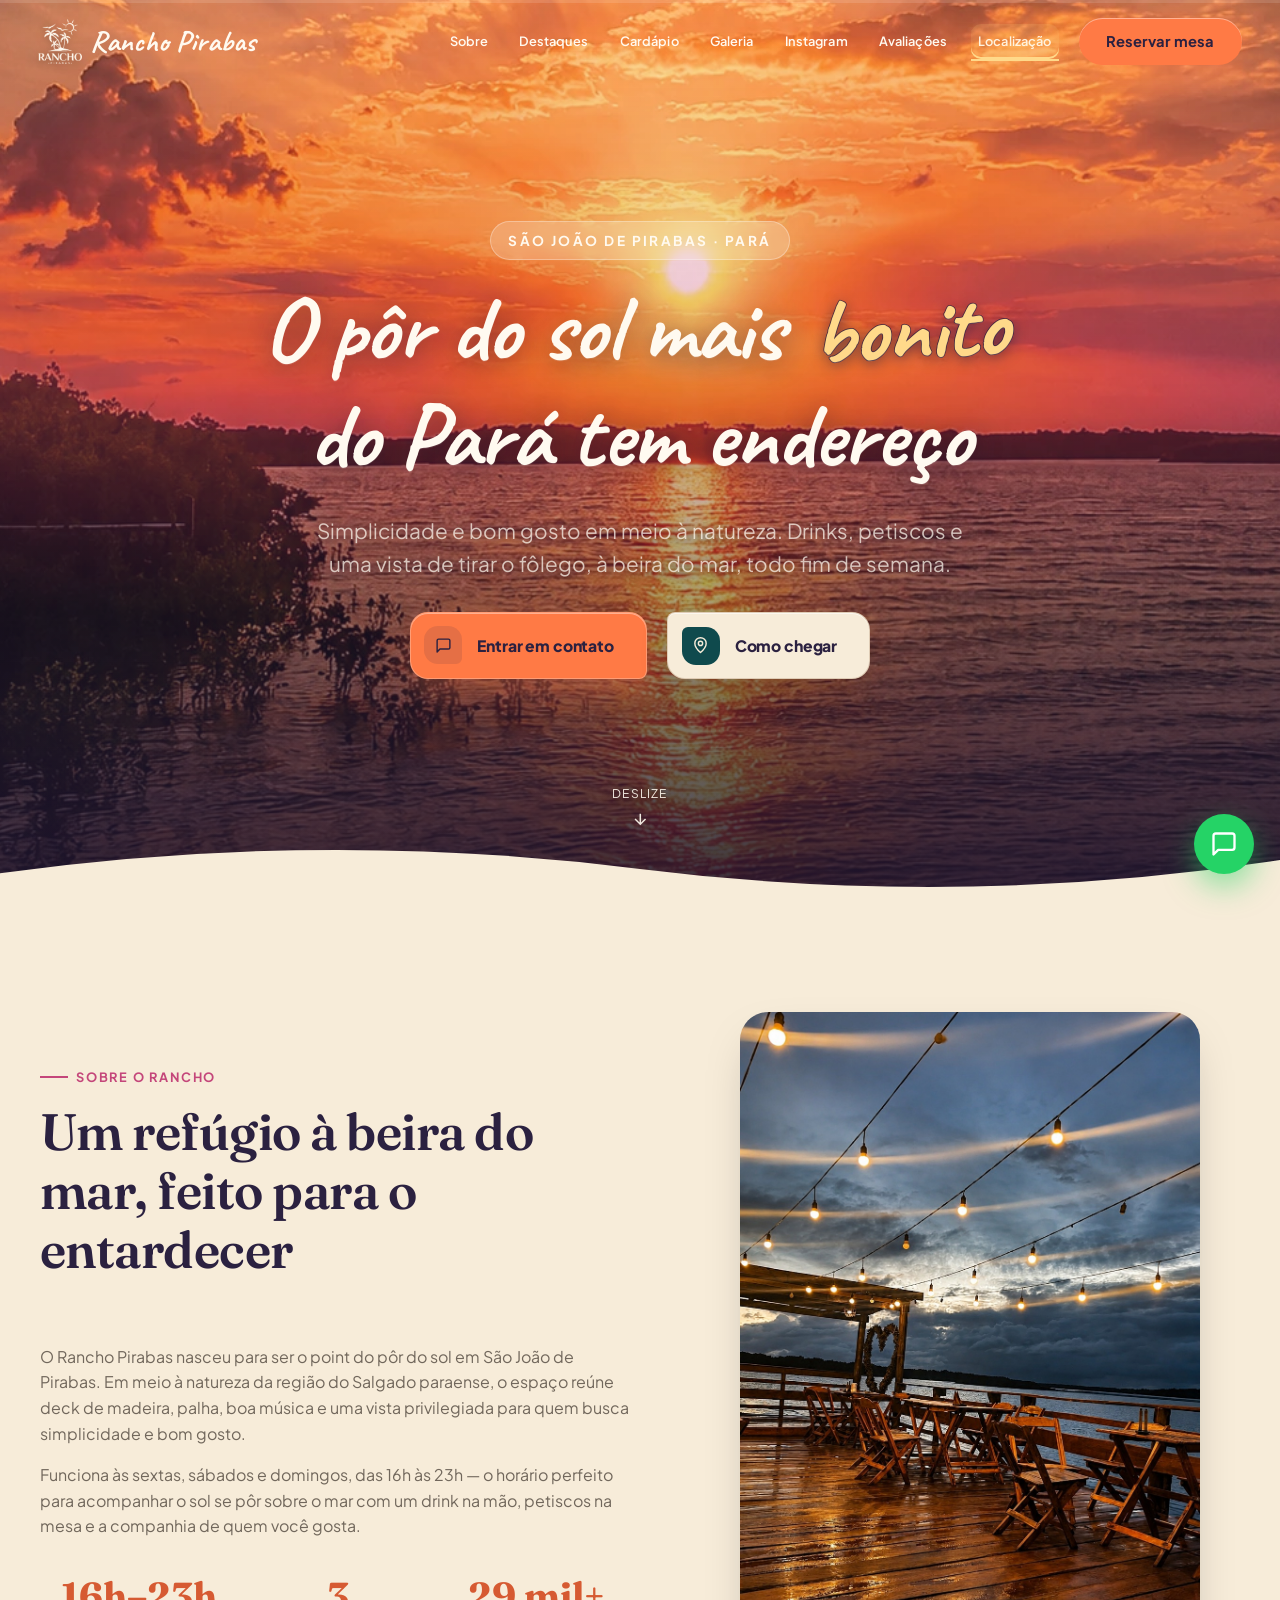
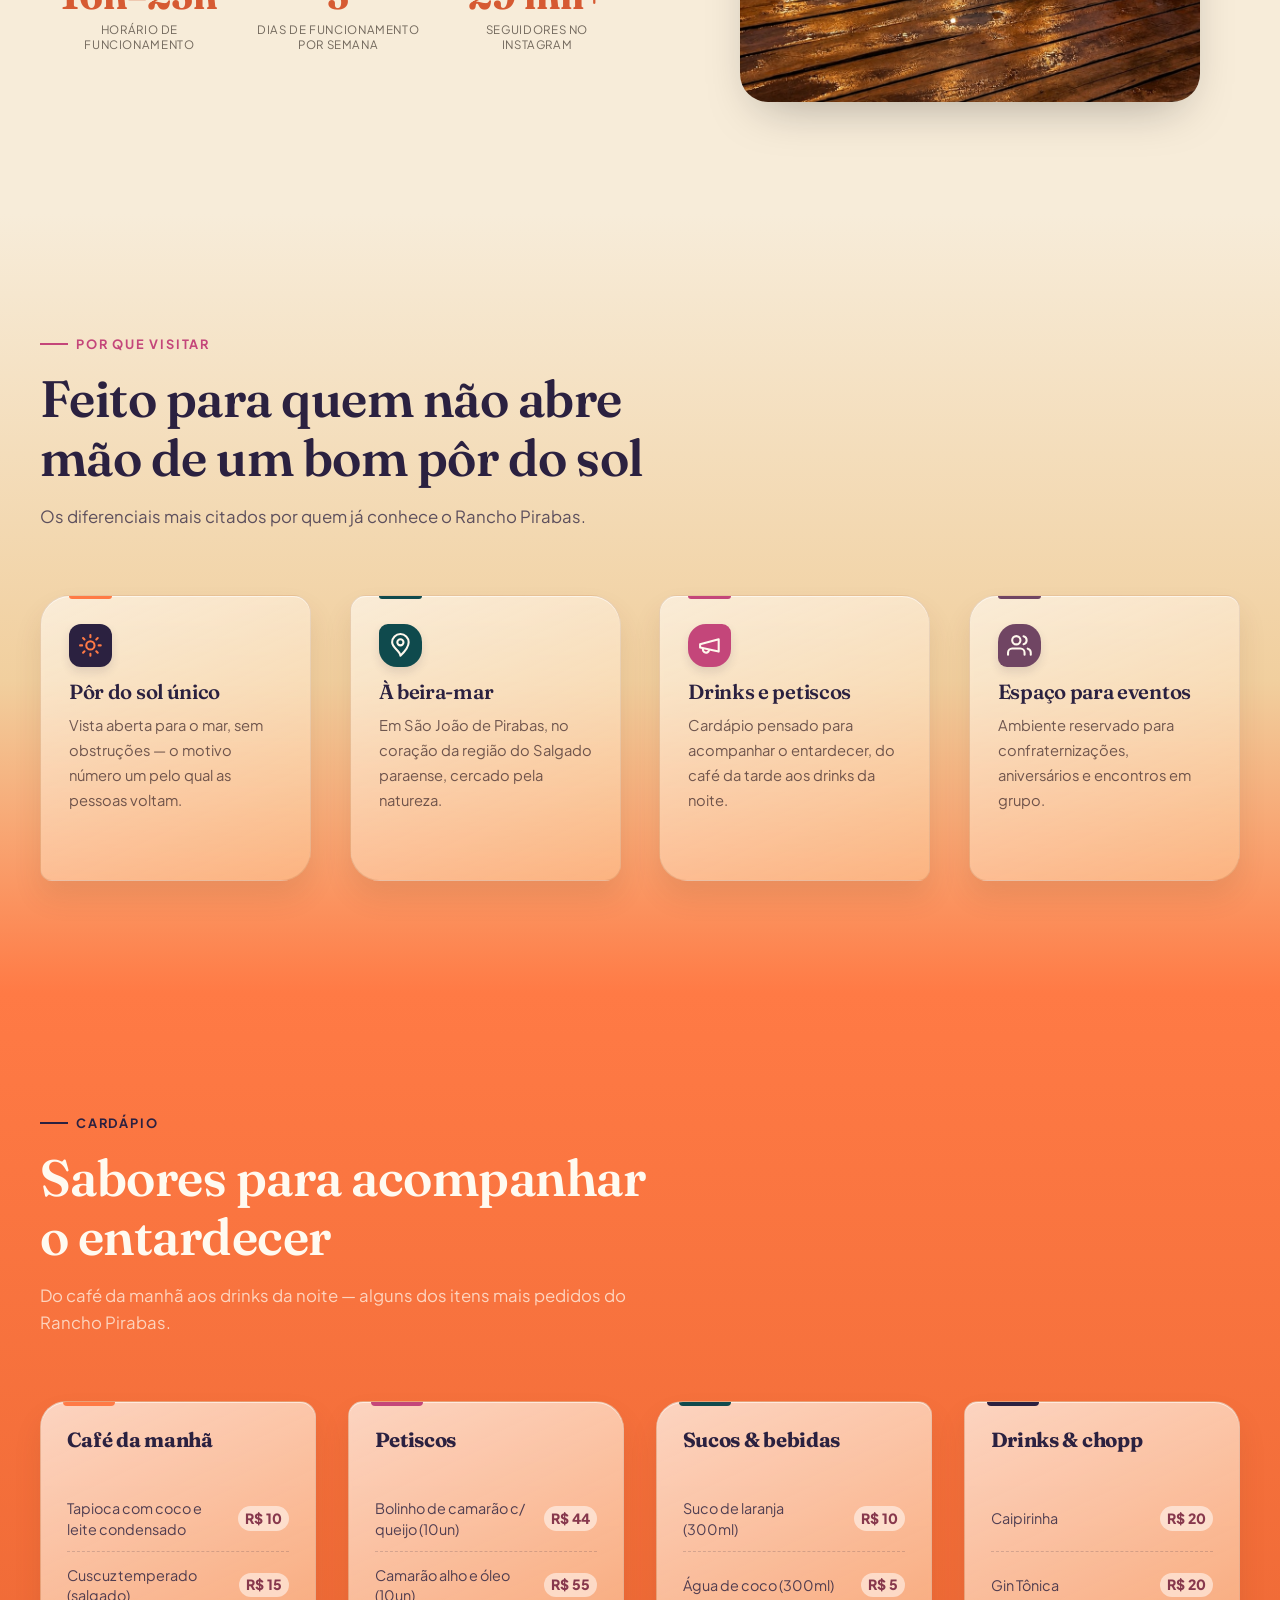
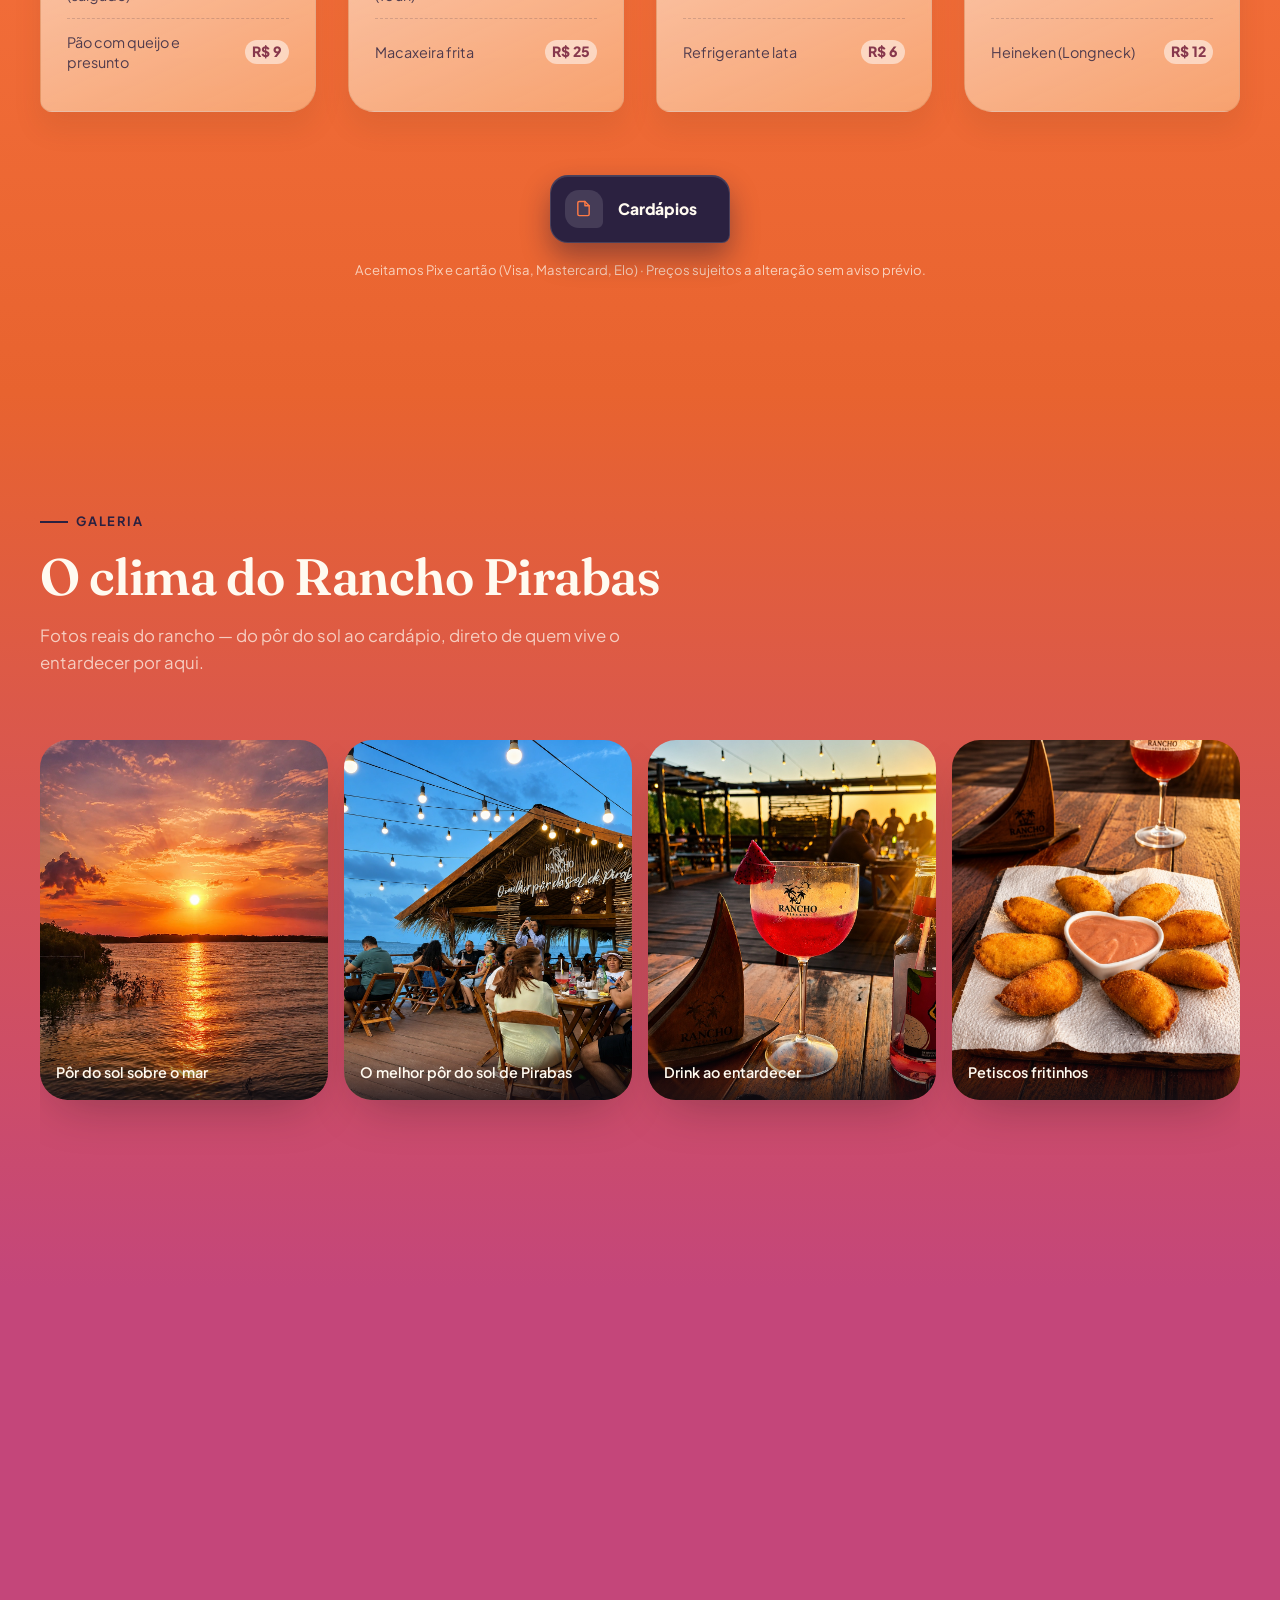
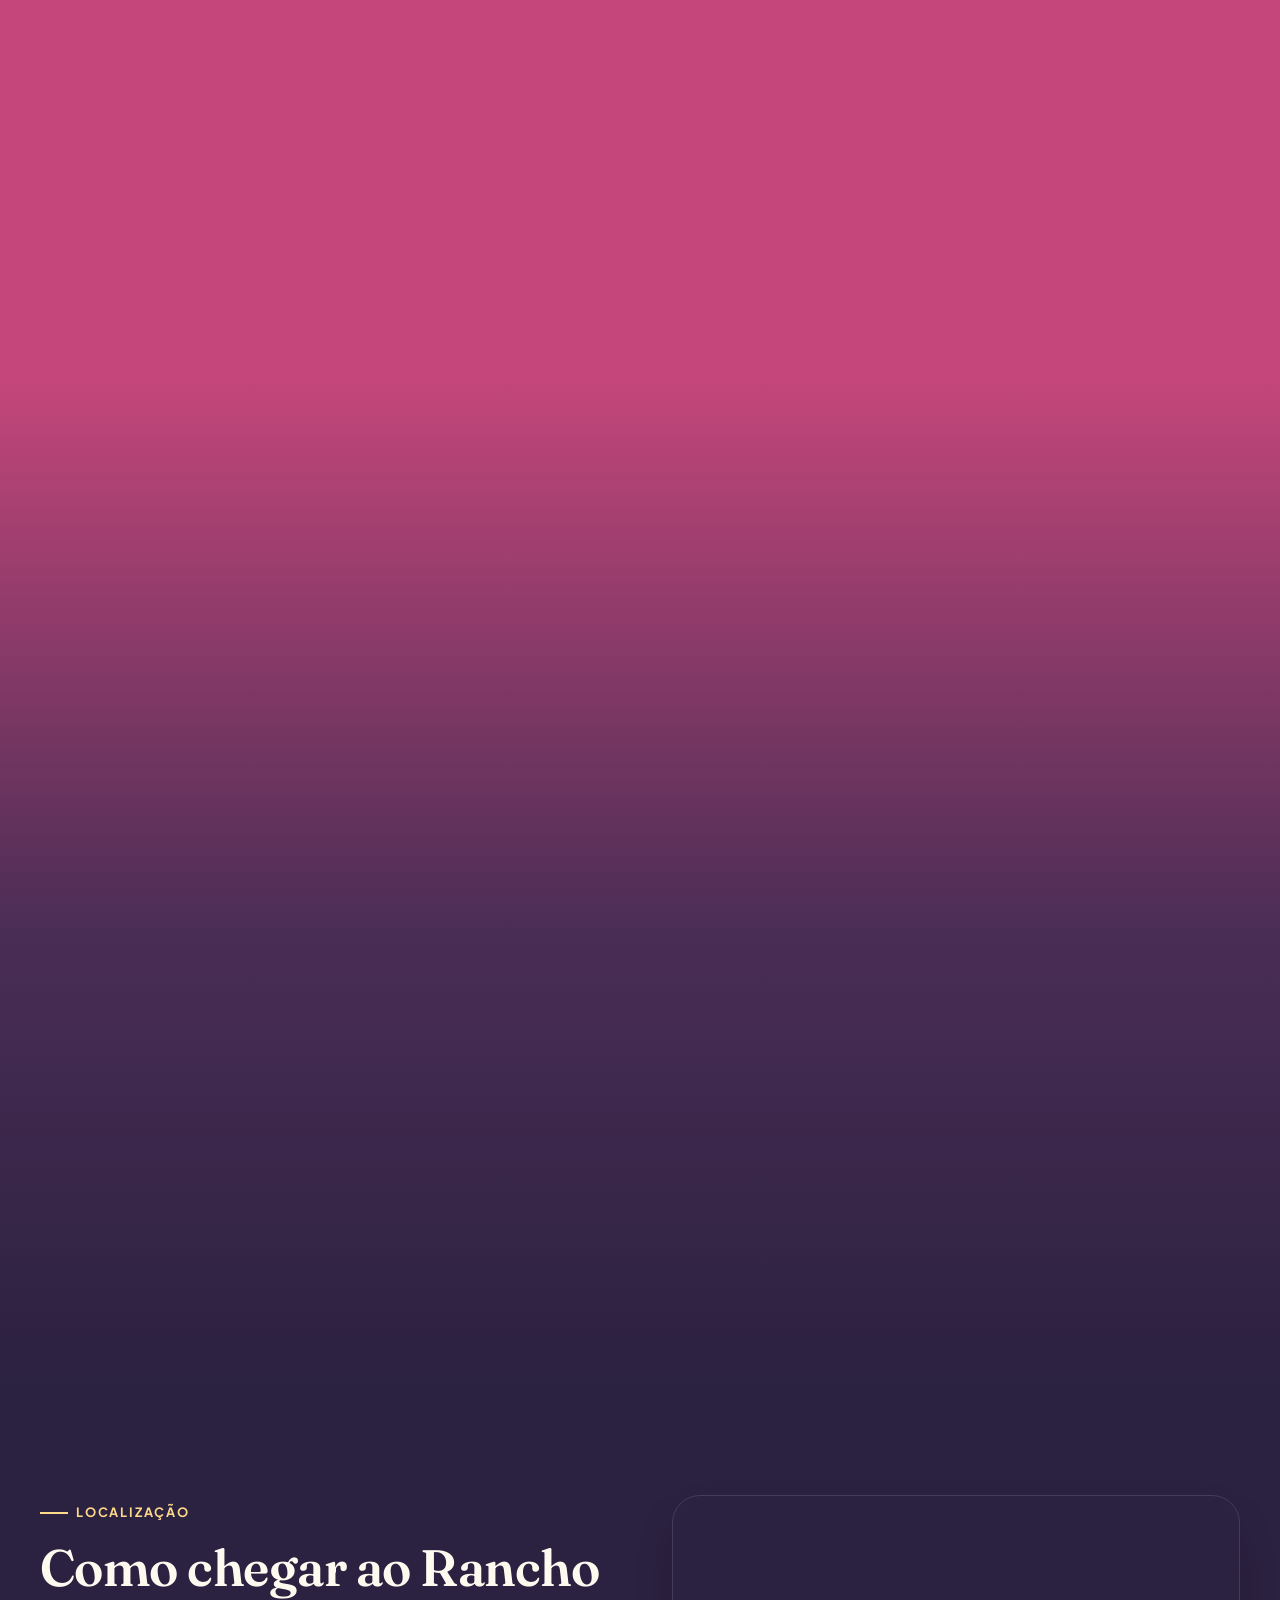
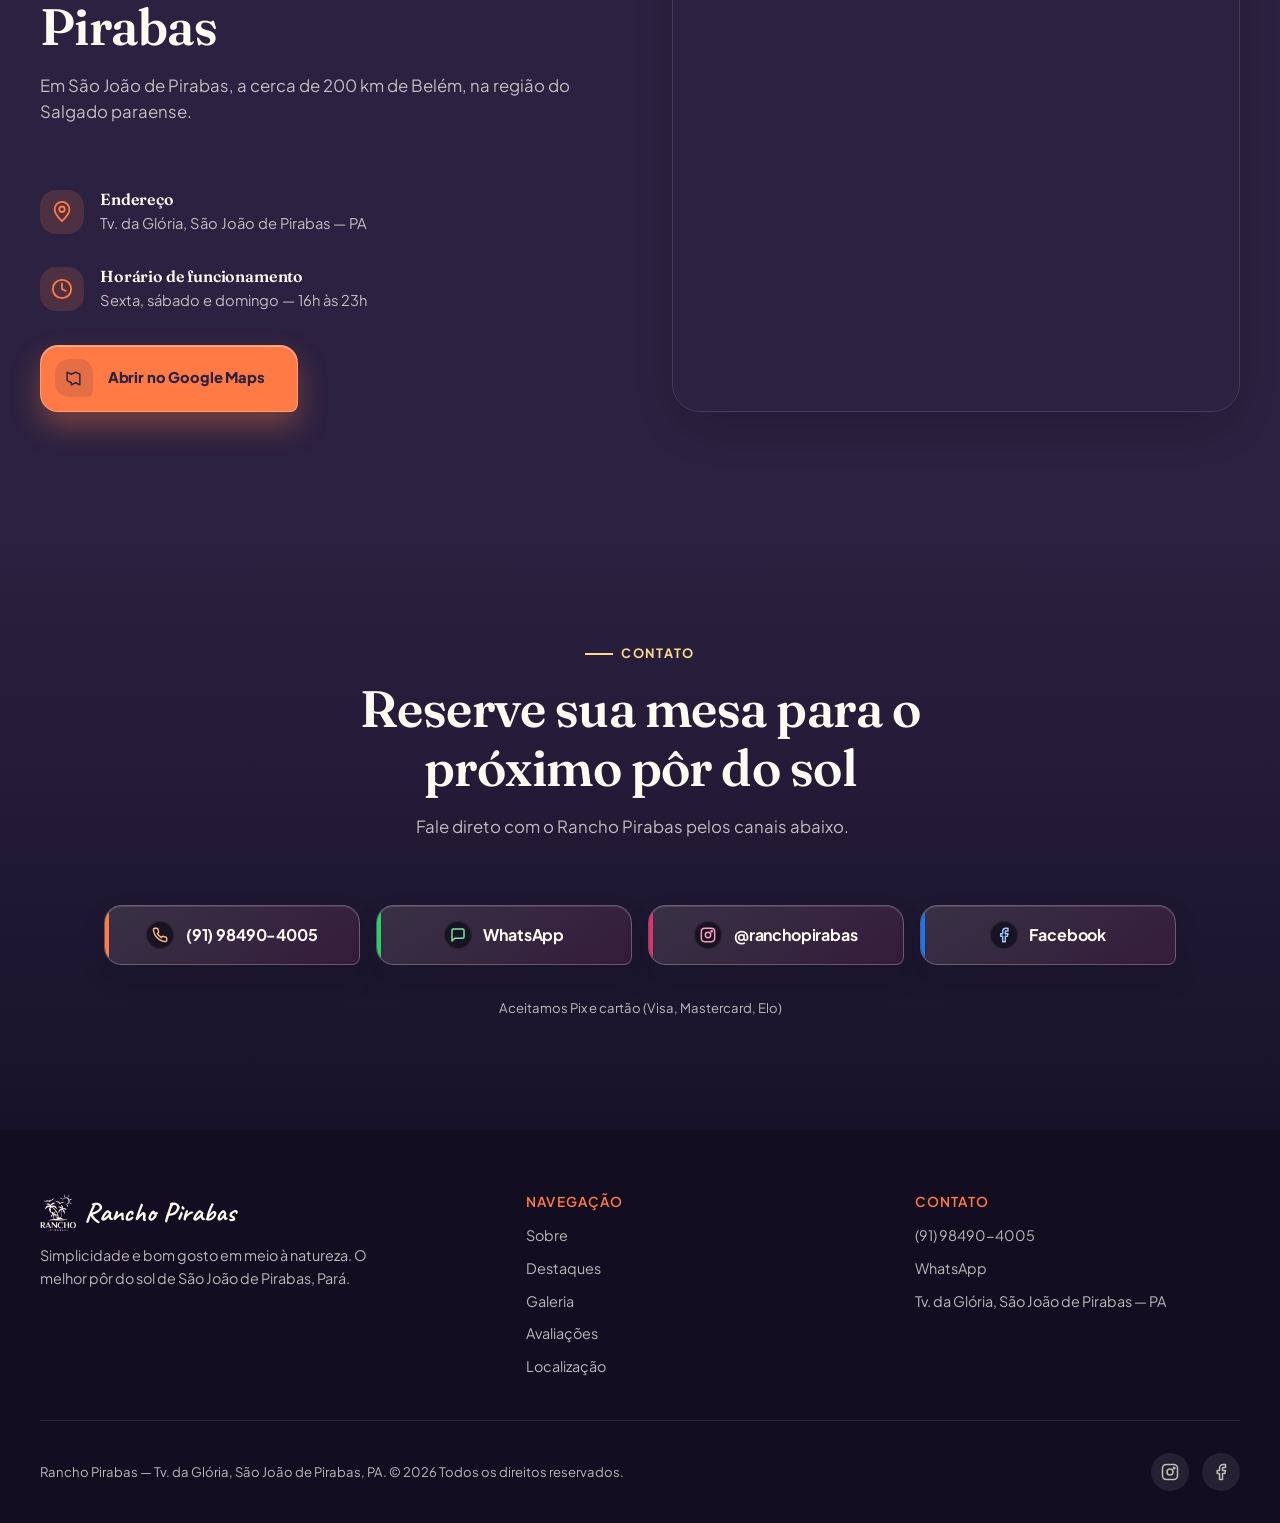
==== commit 6f650c0a: "Padroniza mensagem em todos os botoes WhatsApp" ====
--- a/index.html
+++ b/index.html
@@ -631,7 +631,7 @@
           <h4>Contato</h4>
           <ul>
             <li><a href="tel:+5591984904005">(91) 98490-4005</a></li>
-            <li><a href="https://wa.me/5591985031257" target="_blank" rel="noopener">WhatsApp</a></li>
+            <li><a href="https://wa.me/5591985031257?text=Ol%C3%A1%21%20Vim%20pelo%20site%20do%20Rancho%20Pirabas%20e%20gostaria%20de%20confirmar%20se%20haver%C3%A1%20funcionamento%20normal%20e%20disponibilidade%20neste%20fim%20de%20semana.%20Podem%20me%20ajudar%3F" target="_blank" rel="noopener">WhatsApp</a></li>
             <li>Tv. da Glória, São João de Pirabas — PA</li>
           </ul>
         </div>
@@ -652,7 +652,7 @@
   </footer>
 
   <!-- WhatsApp flutuante -->
-  <a class="whatsapp-float" href="https://wa.me/5591985031257" target="_blank" rel="noopener" aria-label="Fale conosco pelo WhatsApp">
+  <a class="whatsapp-float" href="https://wa.me/5591985031257?text=Ol%C3%A1%21%20Vim%20pelo%20site%20do%20Rancho%20Pirabas%20e%20gostaria%20de%20confirmar%20se%20haver%C3%A1%20funcionamento%20normal%20e%20disponibilidade%20neste%20fim%20de%20semana.%20Podem%20me%20ajudar%3F" target="_blank" rel="noopener" aria-label="Fale conosco pelo WhatsApp">
     <svg viewBox="0 0 24 24" fill="none" stroke="currentColor" stroke-width="2" stroke-linecap="round" stroke-linejoin="round" aria-hidden="true"><path d="M21 15a2 2 0 0 1-2 2H7l-4 4V5a2 2 0 0 1 2-2h14a2 2 0 0 1 2 2z"/></svg>
   </a>
 
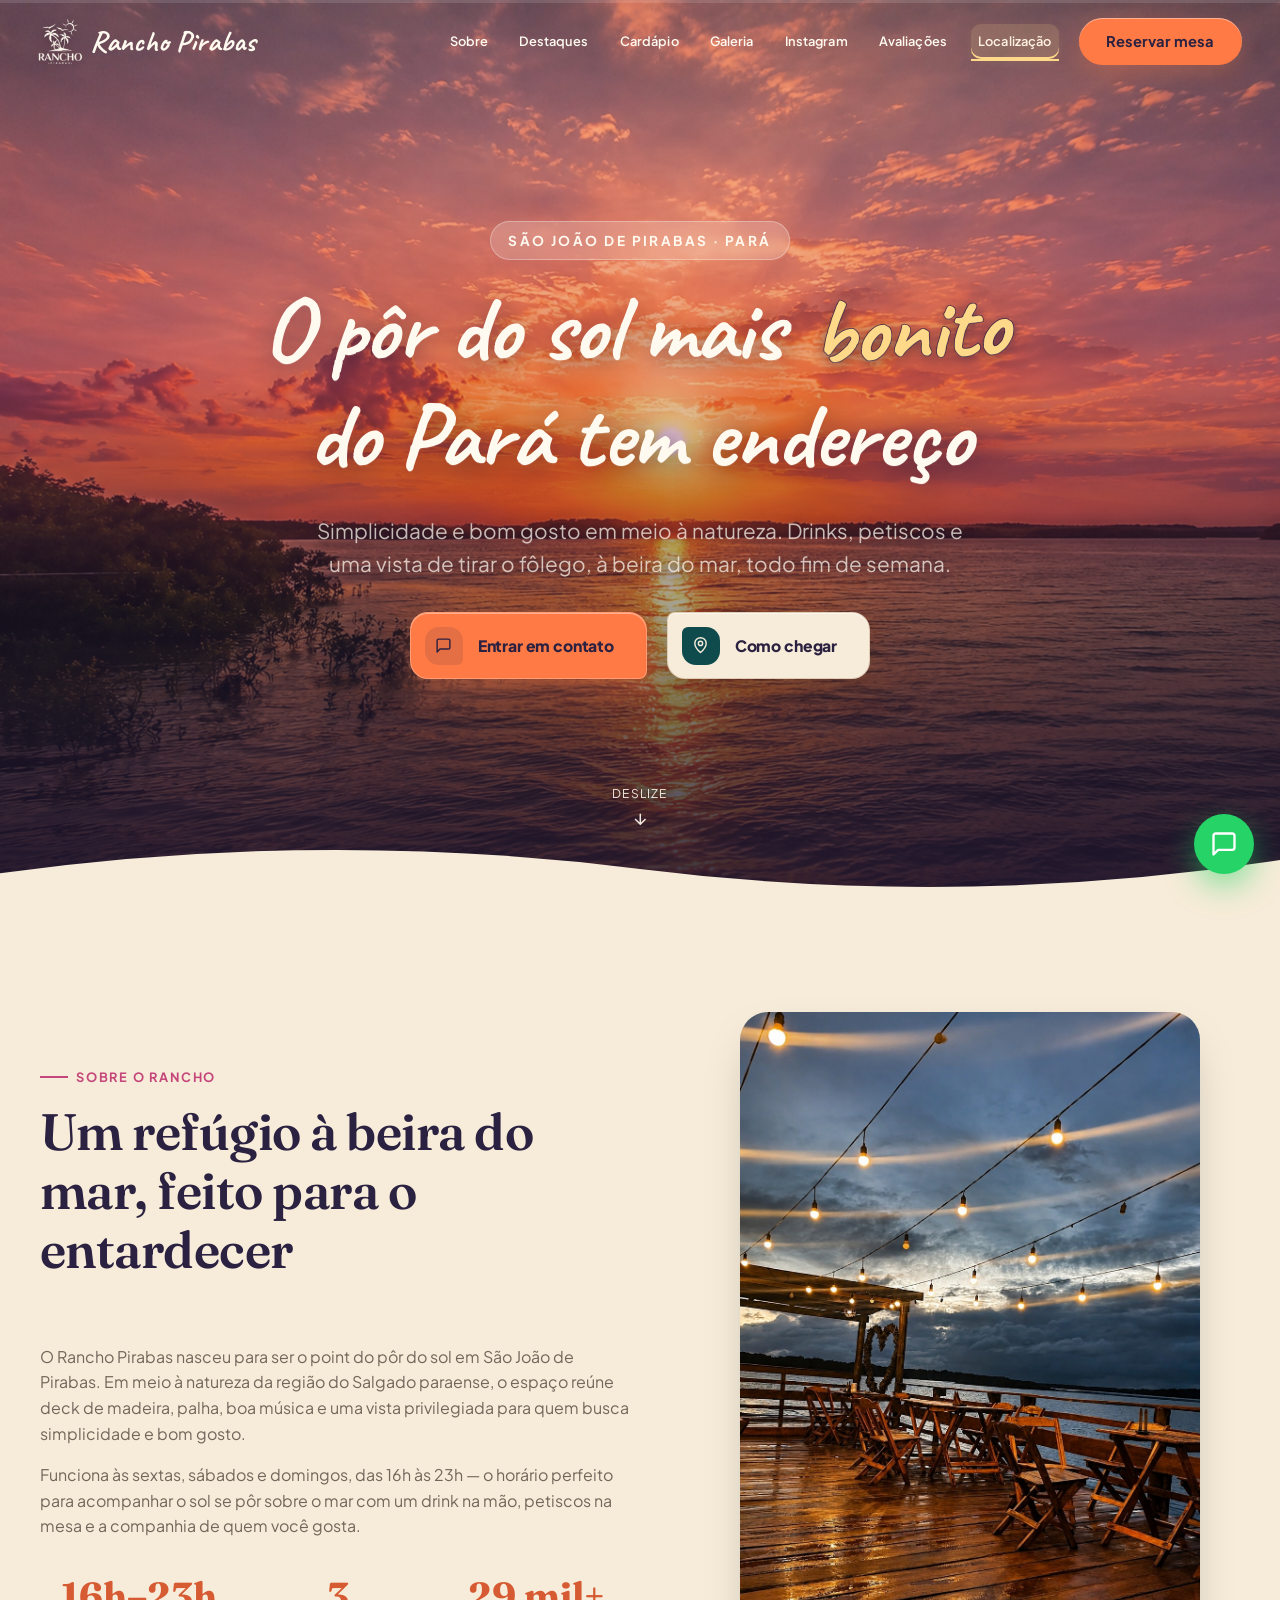
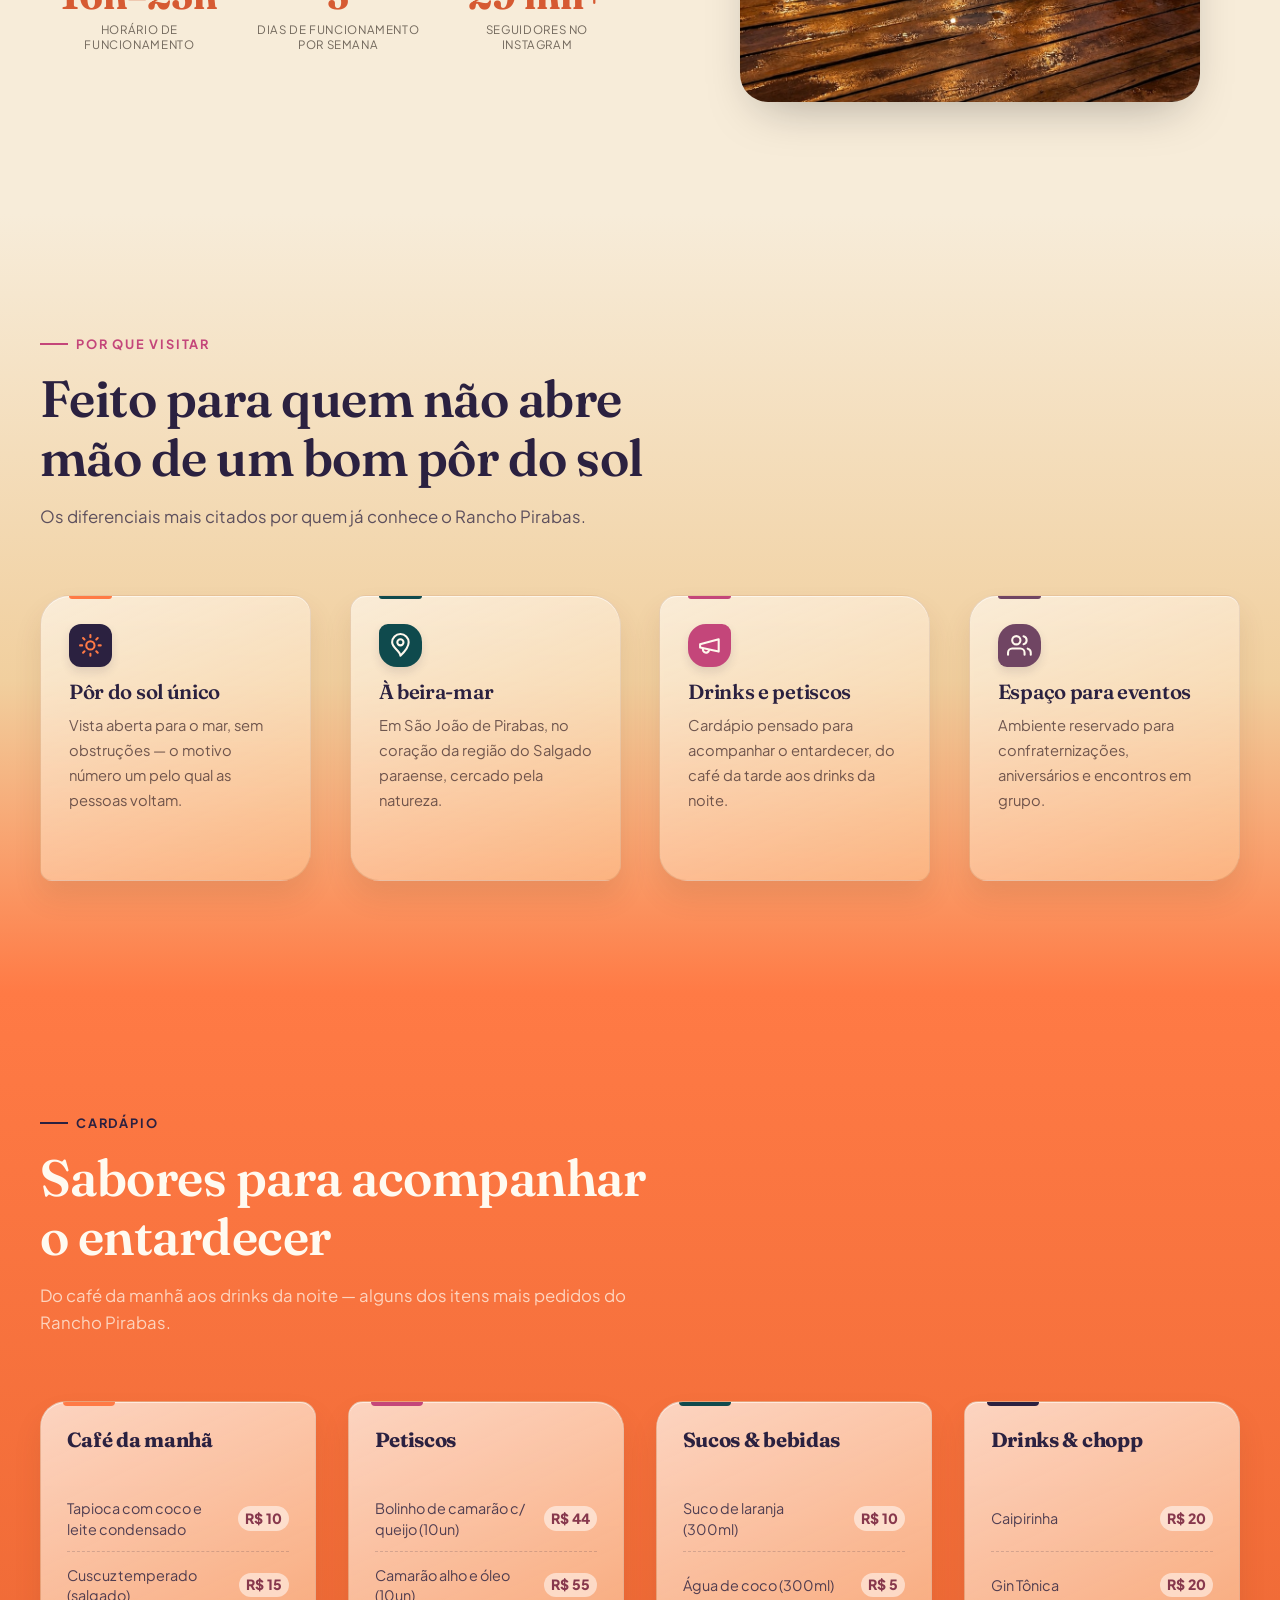
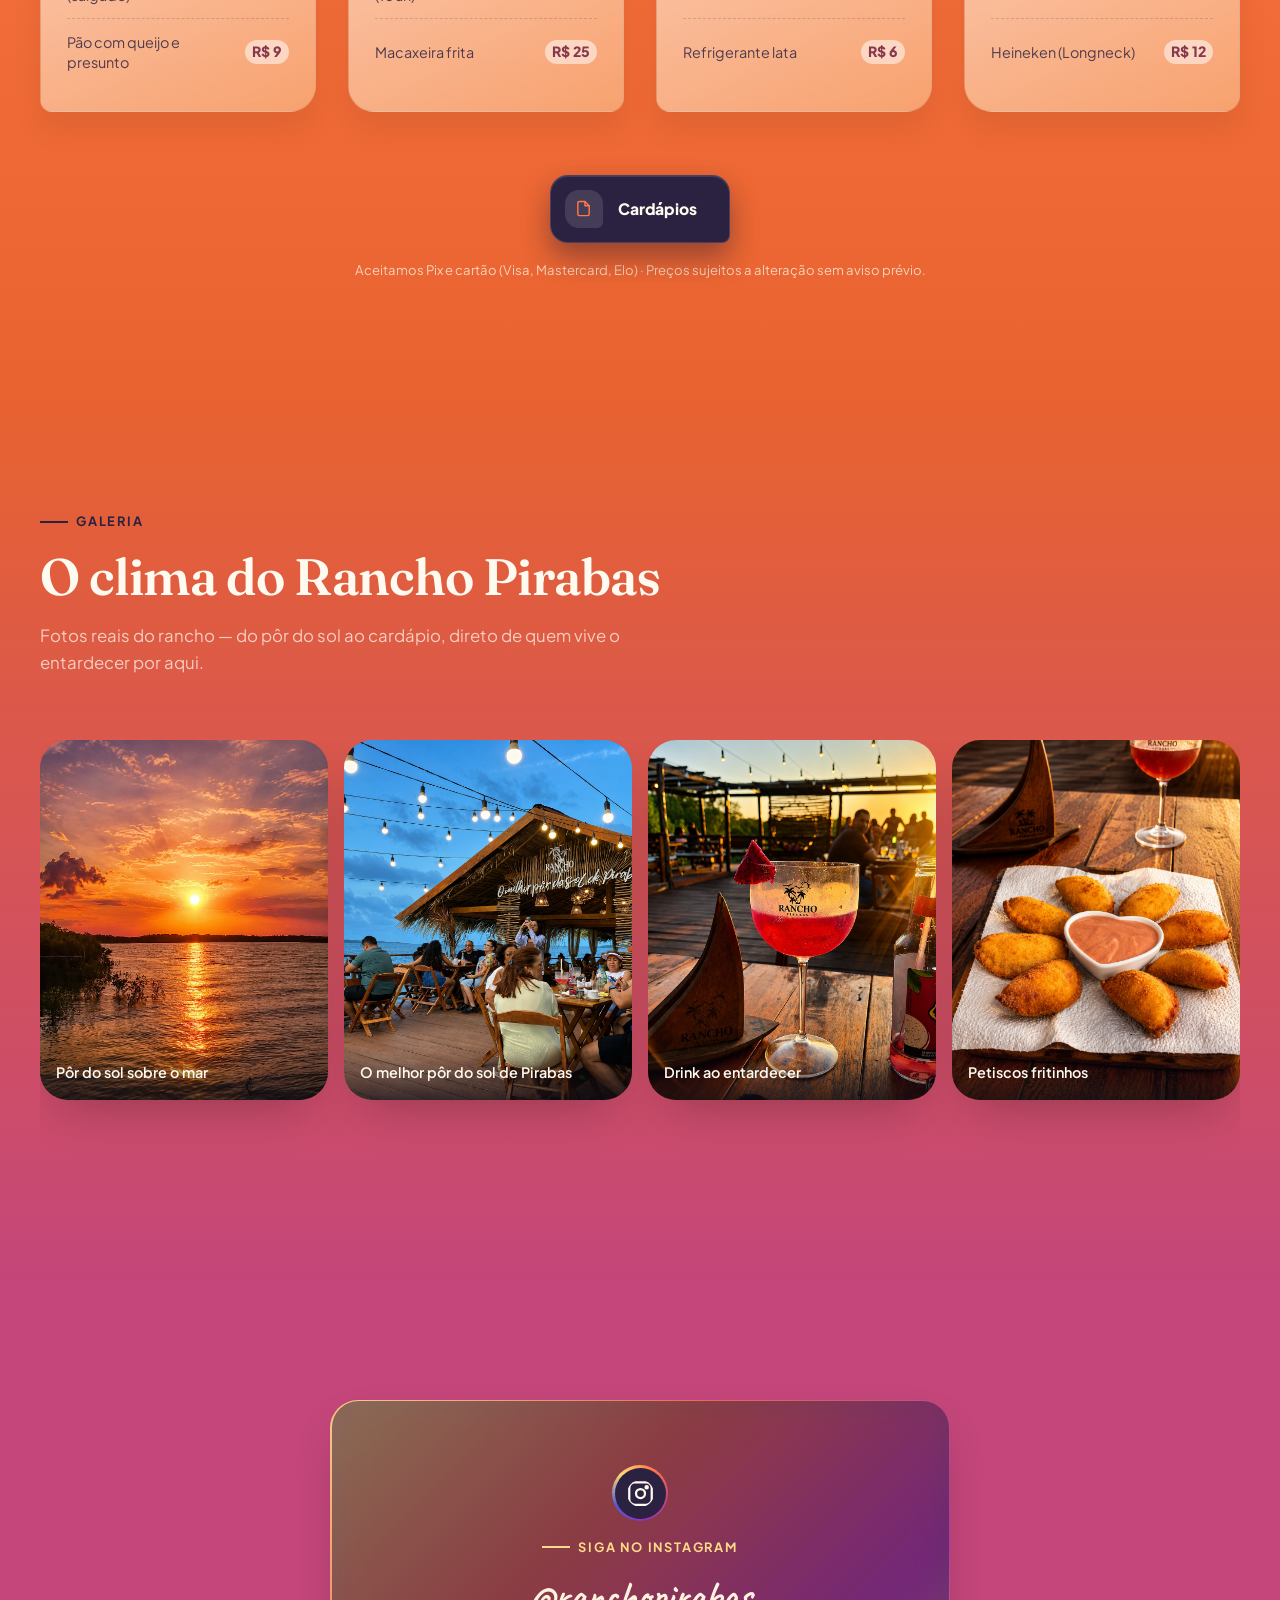
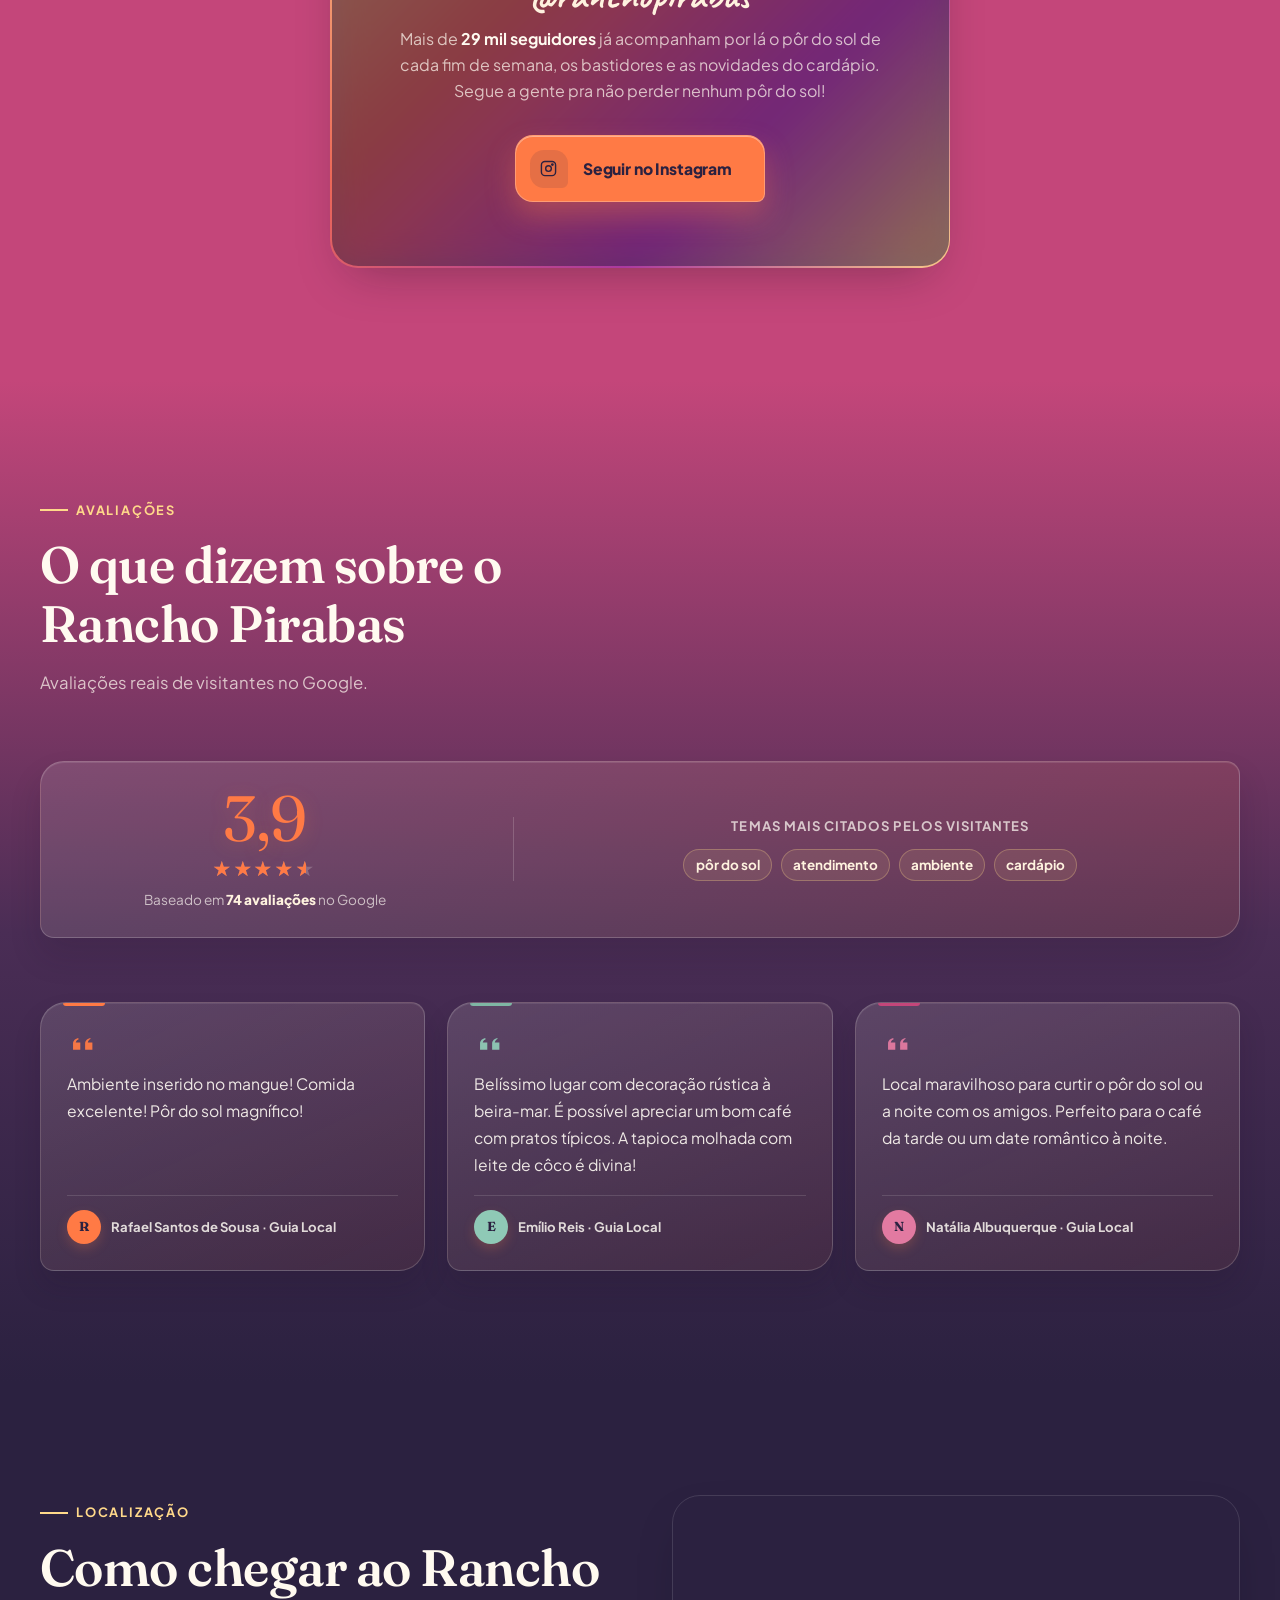
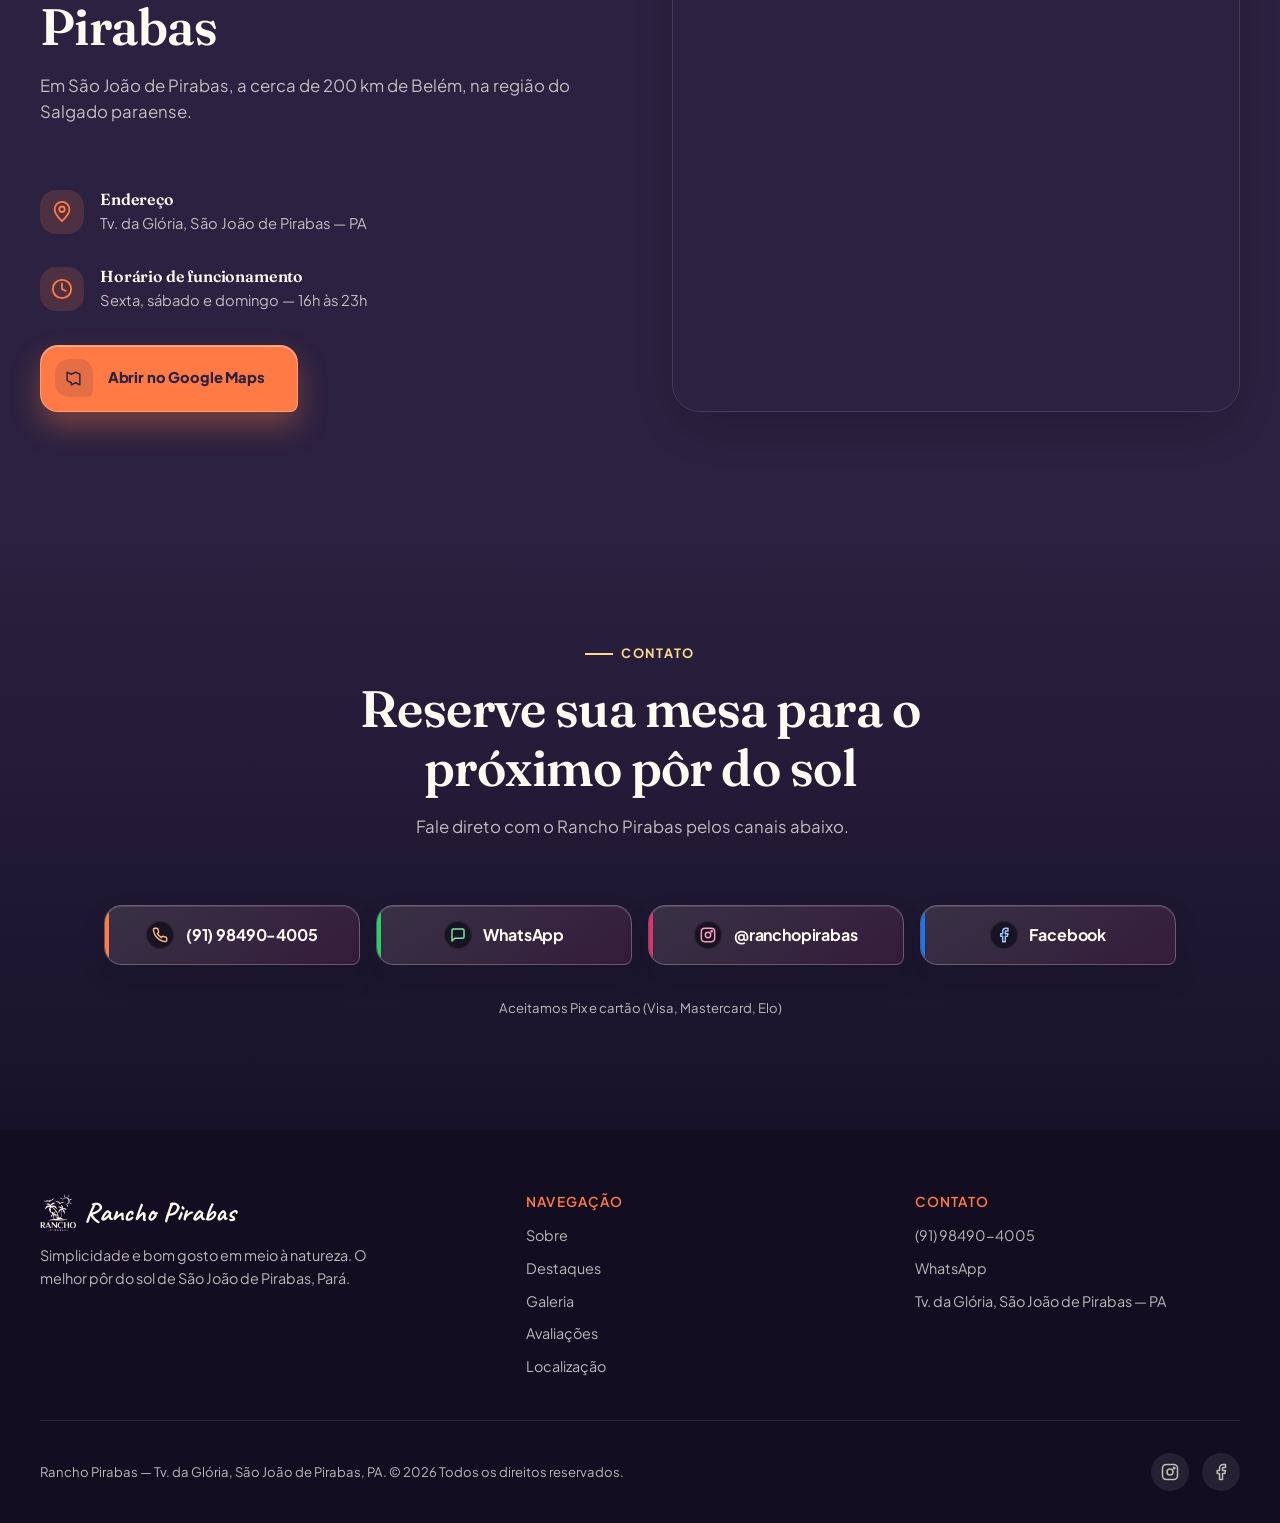
==== commit 8bf989ad: "Corrige mensagem extra nos links WhatsApp" ====
--- a/index.html
+++ b/index.html
@@ -139,8 +139,7 @@
         <p class="lede">Simplicidade e bom gosto em meio à natureza. Drinks, petiscos e uma vista de tirar o fôlego, à beira do mar, todo fim de semana.</p>
 
         <div class="hero-actions">
-          <a class="btn btn-primary" href="https://wa.me/5591985031257?text=Ol%C3%A1%21%20Vim%20pelo%20site%20do%20Rancho%20Pirabas%20e%20gostaria%20de%20confirmar%20se%20haver%C3%A1%20funcionamento%20normal%20e%20disponibilidade%20neste%20fim%20de%20semana.%20Podem%20me%20ajudar%3F
-">
+          <a class="btn btn-primary" href="https://wa.me/5591985031257?text=Ol%C3%A1%21%20Vim%20pelo%20site%20do%20Rancho%20Pirabas%20e%20gostaria%20de%20confirmar%20se%20haver%C3%A1%20funcionamento%20normal%20e%20disponibilidade%20neste%20fim%20de%20semana.%20Podem%20me%20ajudar%3F" target="_blank" rel="noopener">
             <span class="btn-icon"><svg viewBox="0 0 24 24" fill="none" stroke="currentColor" stroke-width="2" stroke-linecap="round" stroke-linejoin="round" aria-hidden="true"><path d="M21 15a2 2 0 0 1-2 2H7l-4 4V5a2 2 0 0 1 2-2h14a2 2 0 0 1 2 2z"/></svg></span>
             Entrar em contato
           </a>
@@ -579,8 +578,7 @@
             <svg viewBox="0 0 24 24" fill="none" stroke="currentColor" stroke-width="2" stroke-linecap="round" stroke-linejoin="round" aria-hidden="true"><path d="M22 16.92v3a2 2 0 0 1-2.18 2 19.79 19.79 0 0 1-8.63-3.07 19.5 19.5 0 0 1-6-6 19.79 19.79 0 0 1-3.07-8.67A2 2 0 0 1 4.11 2h3a2 2 0 0 1 2 1.72c.127.96.361 1.903.7 2.81a2 2 0 0 1-.45 2.11L8.09 9.91a16 16 0 0 0 6 6l1.27-1.27a2 2 0 0 1 2.11-.45c.907.339 1.85.573 2.81.7A2 2 0 0 1 22 16.92z"/></svg>
             (91) 98490-4005
           </a>
-          <a class="channel-card" href="https://wa.me/5591985031257?text=Ol%C3%A1%21%20Vim%20pelo%20site%20do%20Rancho%20Pirabas%20e%20gostaria%20de%20confirmar%20se%20haver%C3%A1%20funcionamento%20normal%20e%20disponibilidade%20neste%20fim%20de%20semana.%20Podem%20me%20ajudar%3F
-="noopener">
+          <a class="channel-card" href="https://wa.me/5591985031257?text=Ol%C3%A1%21%20Vim%20pelo%20site%20do%20Rancho%20Pirabas%20e%20gostaria%20de%20confirmar%20se%20haver%C3%A1%20funcionamento%20normal%20e%20disponibilidade%20neste%20fim%20de%20semana.%20Podem%20me%20ajudar%3F" target="_blank" rel="noopener">
             <svg viewBox="0 0 24 24" fill="none" stroke="currentColor" stroke-width="2" stroke-linecap="round" stroke-linejoin="round" aria-hidden="true"><path d="M21 15a2 2 0 0 1-2 2H7l-4 4V5a2 2 0 0 1 2-2h14a2 2 0 0 1 2 2z"/></svg>
             WhatsApp
           </a>
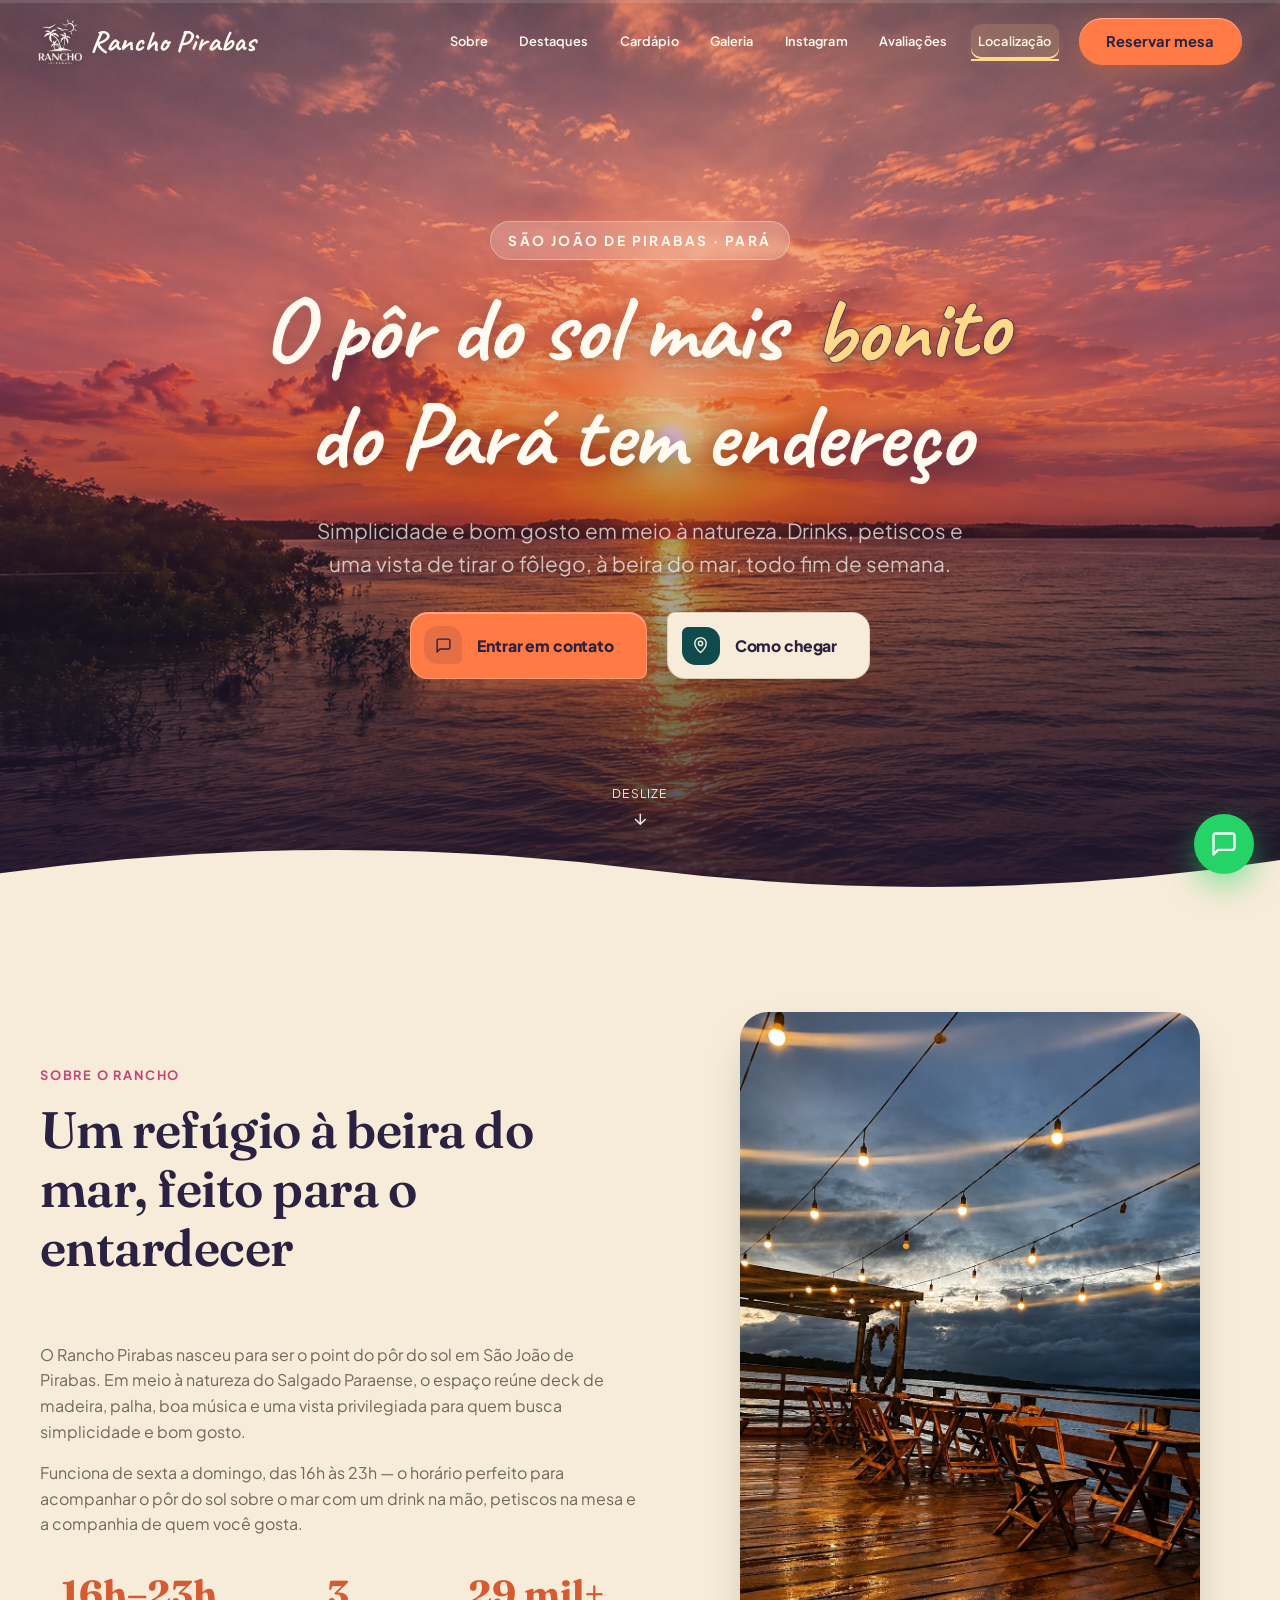
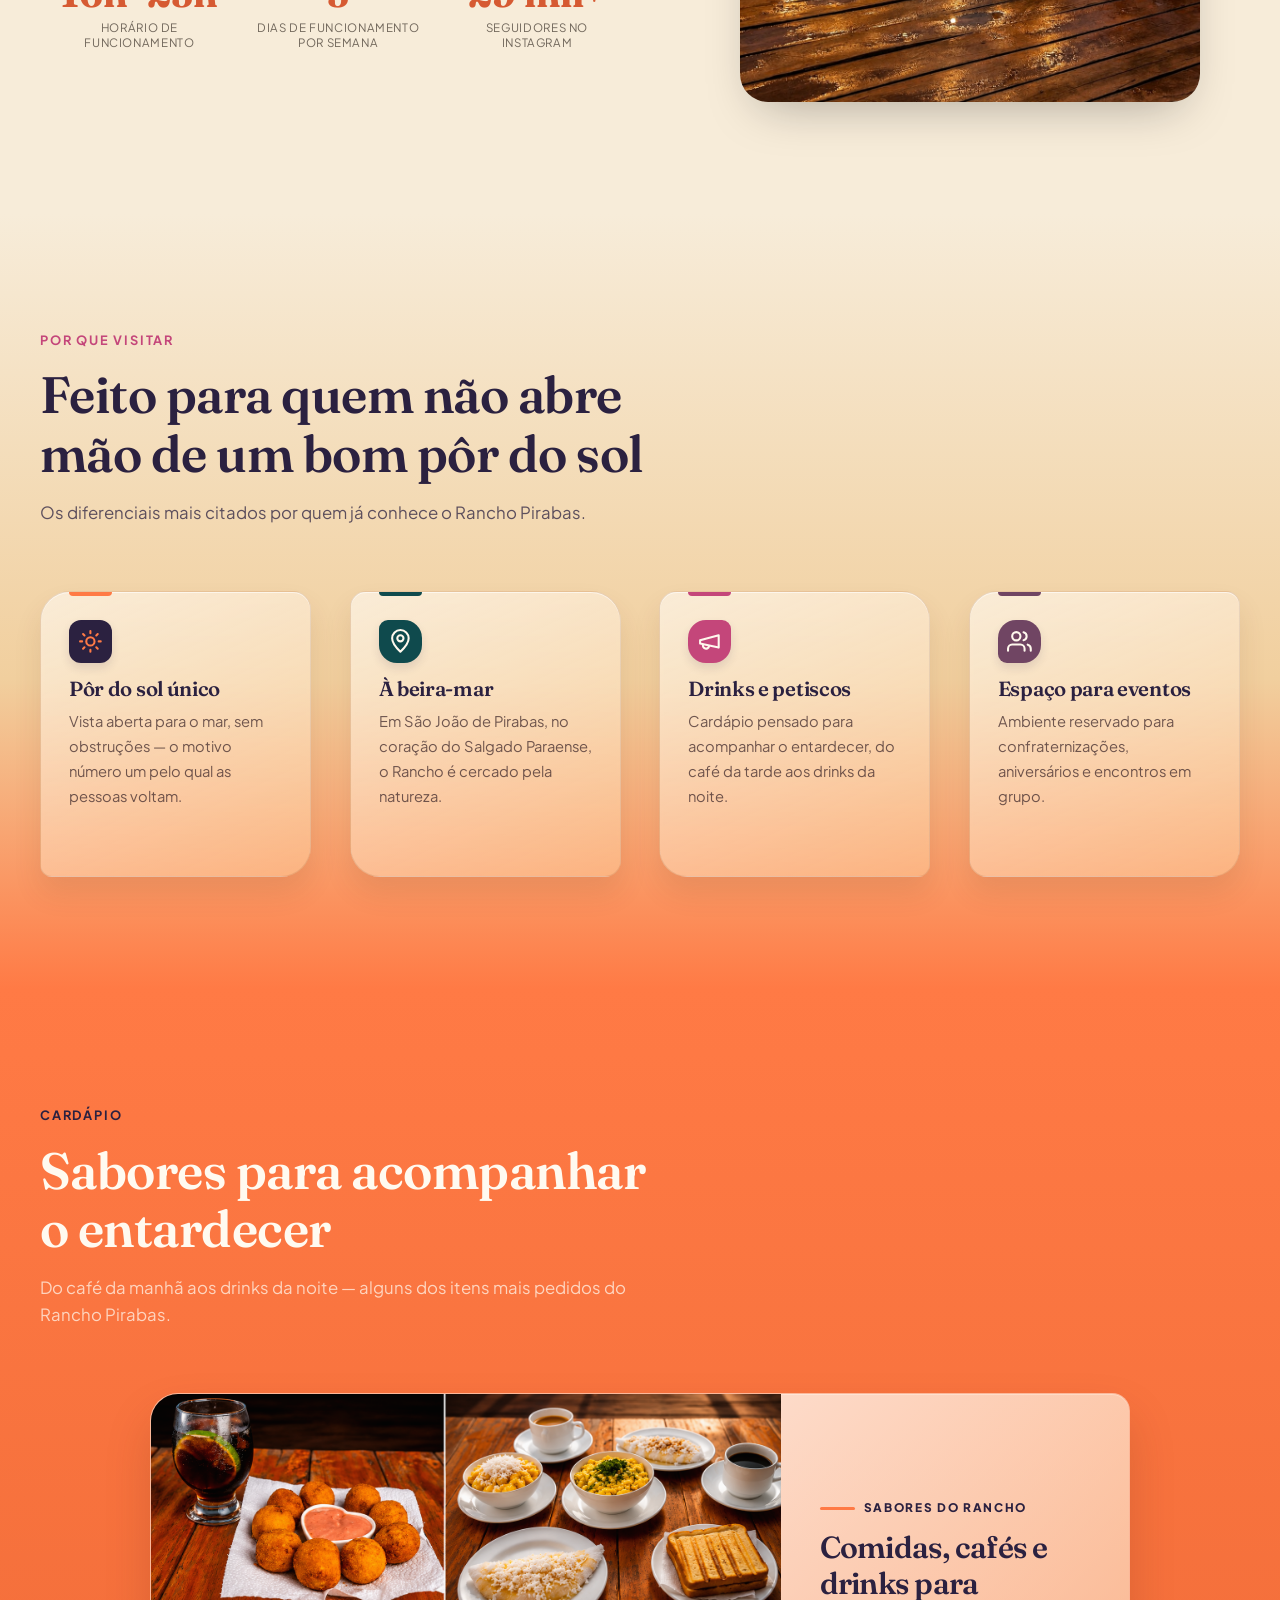
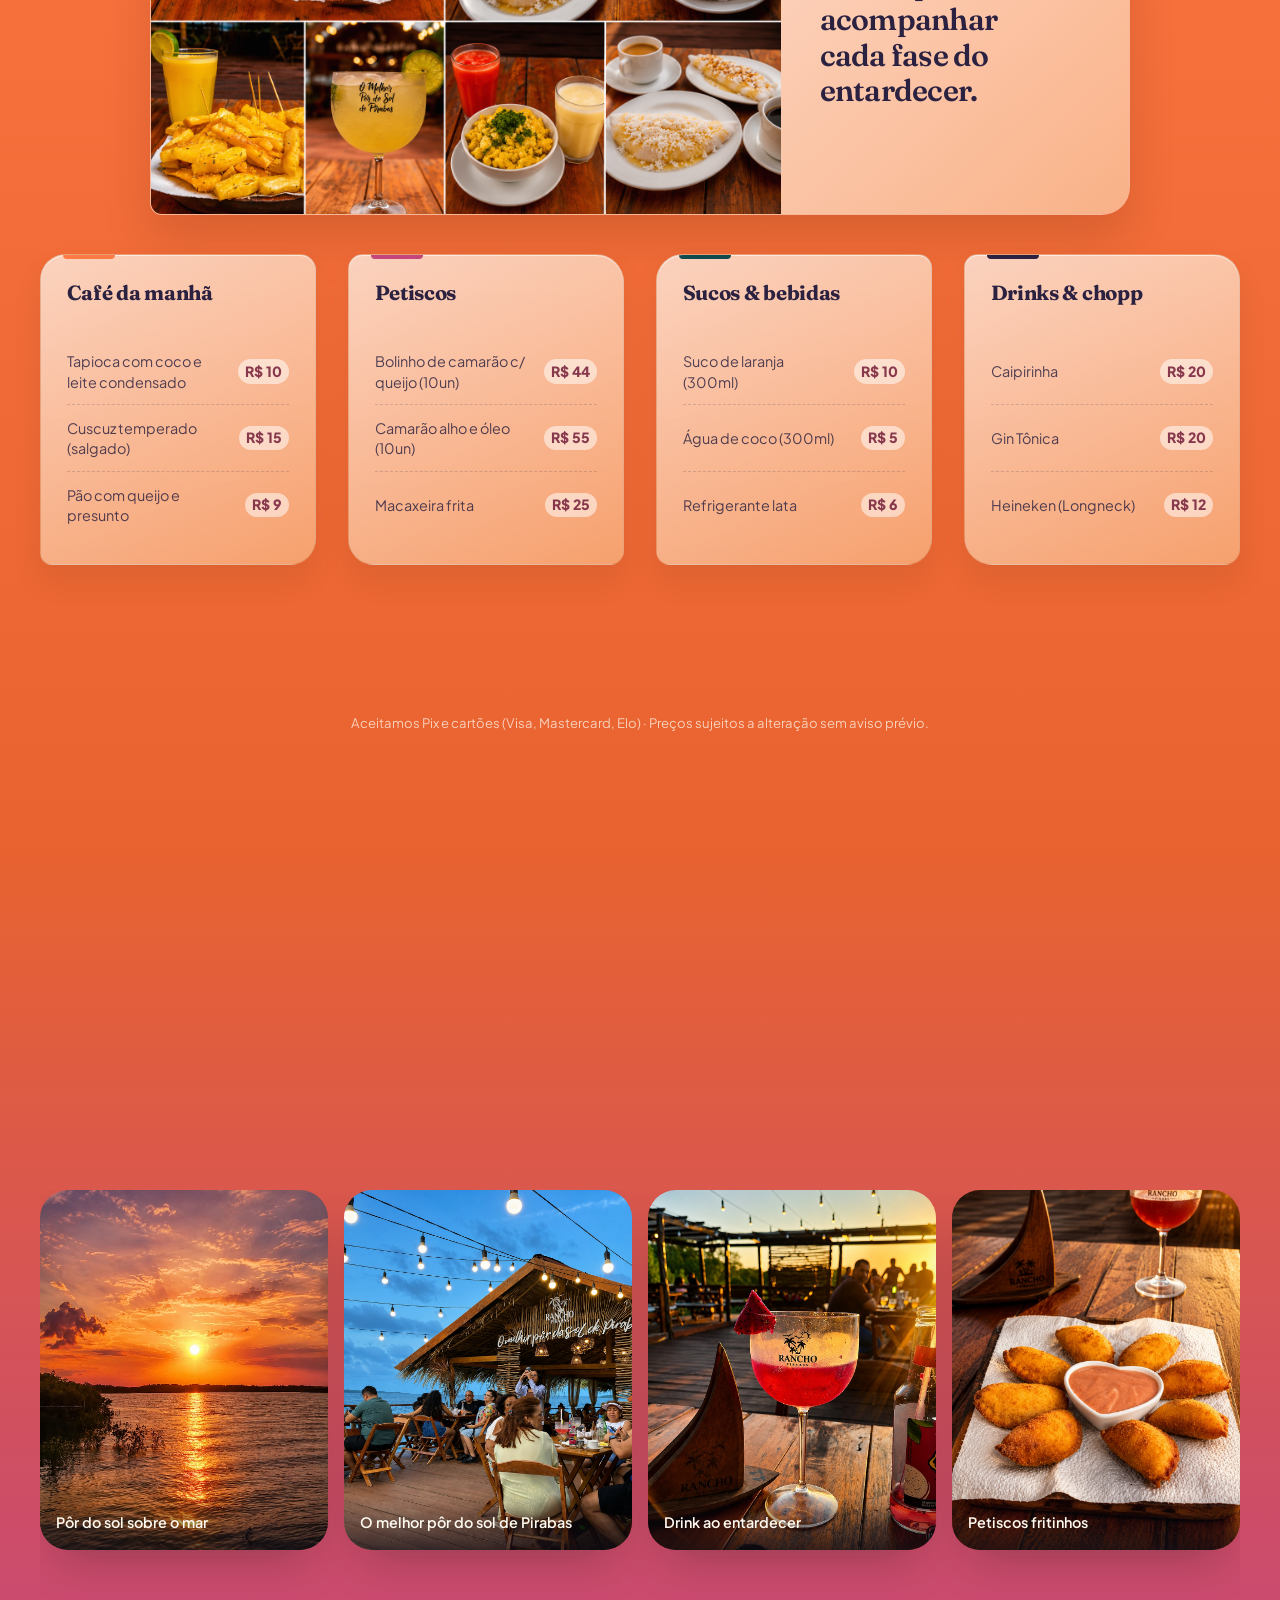
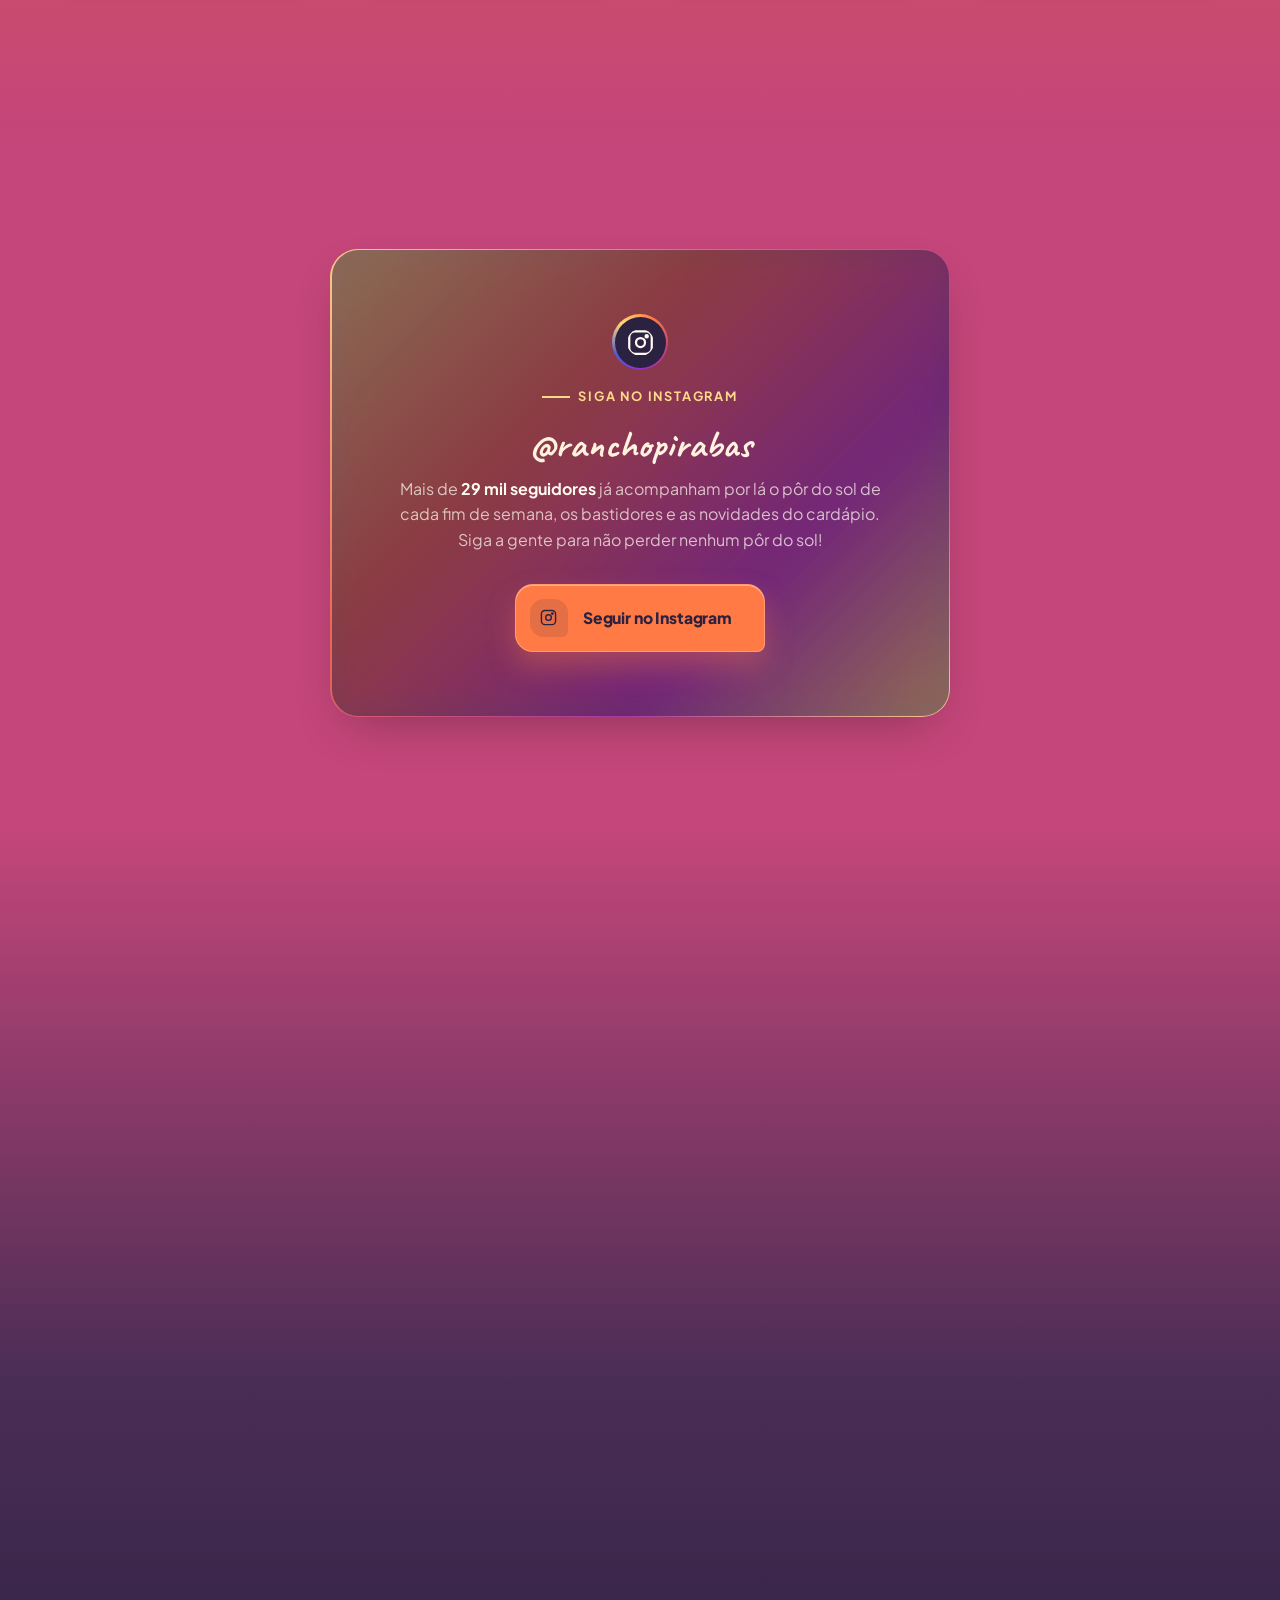
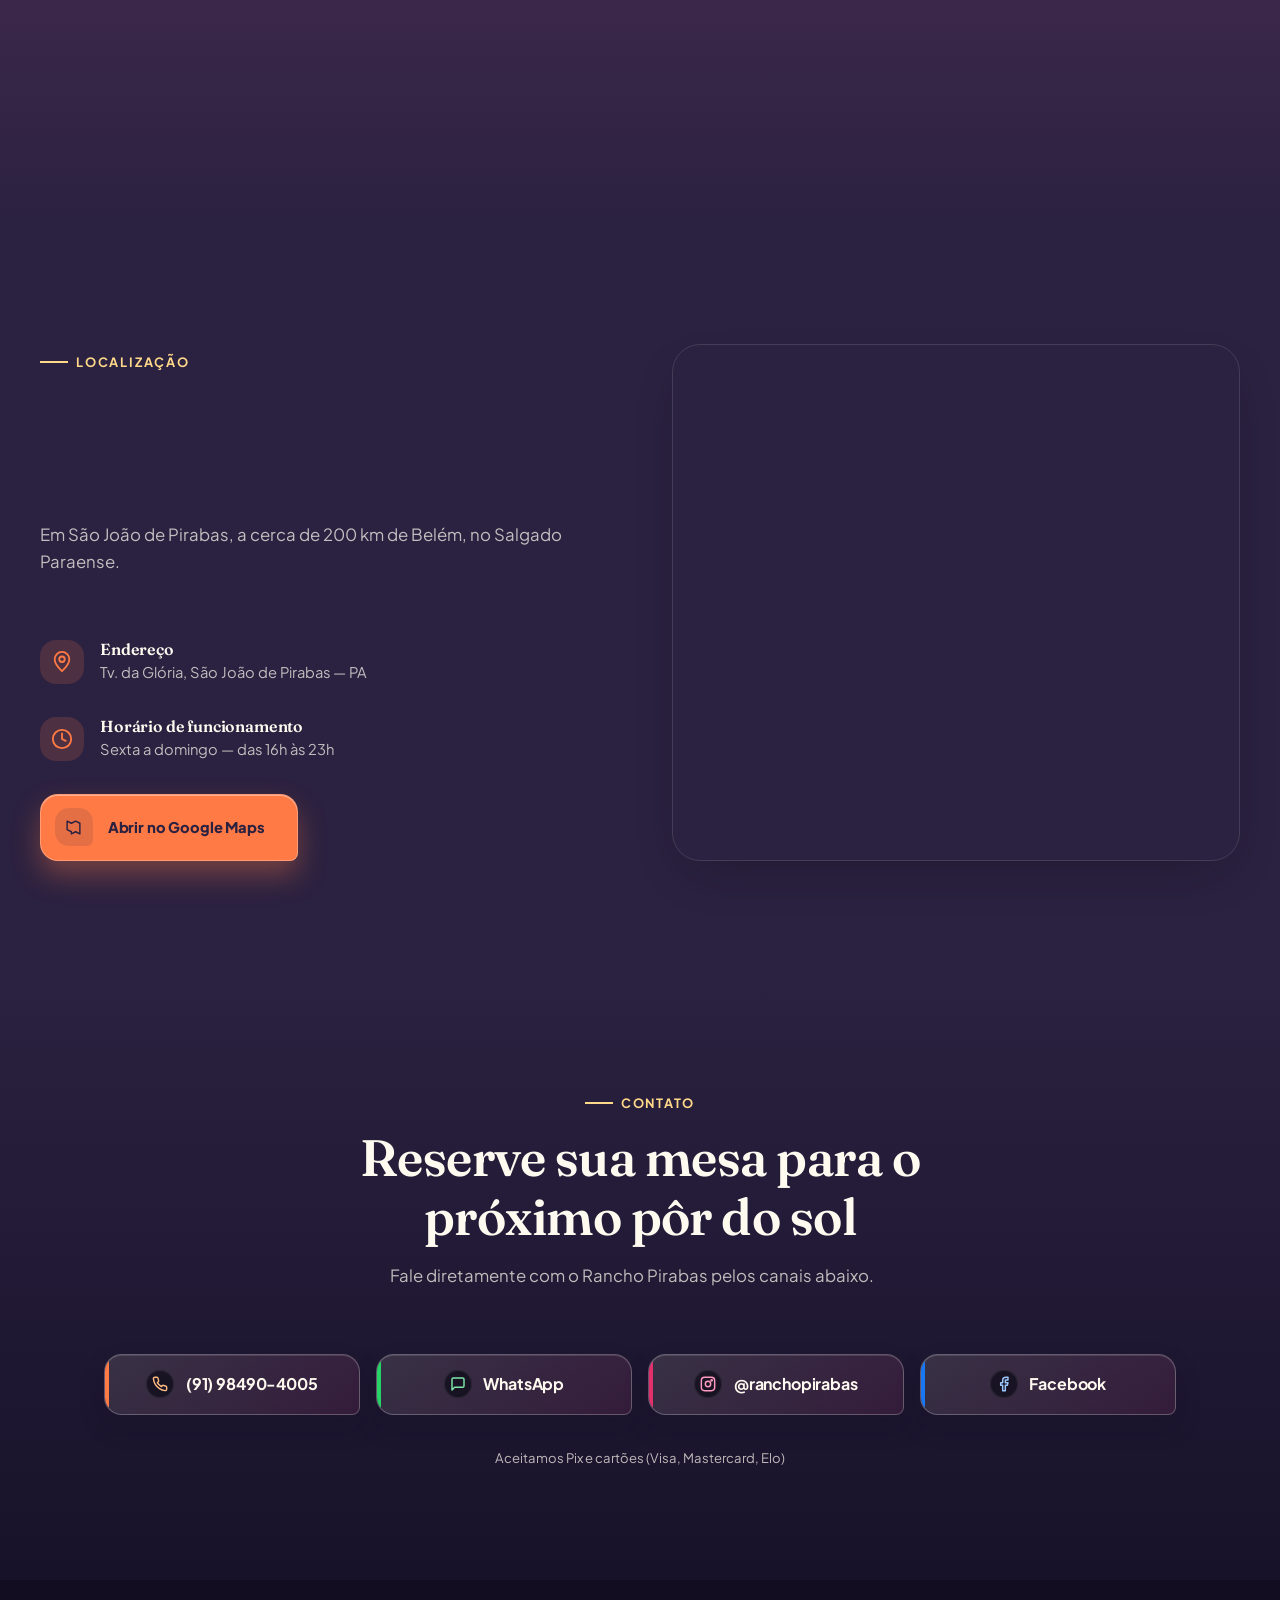
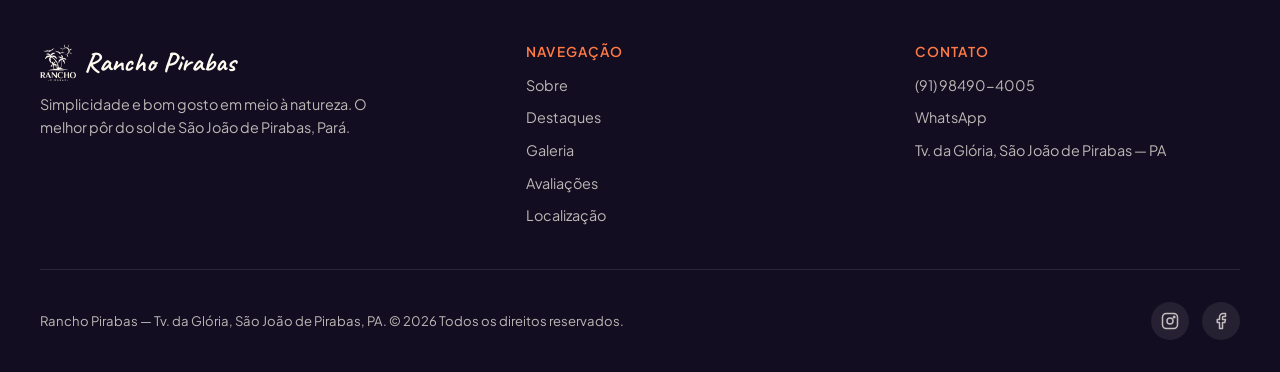
==== commit 24ac3b46: "Adiciona colagem do Cardapio e remove textura da previa" ====
--- a/index.html
+++ b/index.html
@@ -6,7 +6,7 @@
 
   <!-- ============ SEO: Meta básico ============ -->
   <title>Rancho Pirabas | O Melhor Pôr do Sol de São João de Pirabas - PA</title>
-  <meta name="description" content="Rancho Pirabas: bar e espaço para eventos à beira-mar em São João de Pirabas (PA). Drinks, petiscos e o pôr do sol mais bonito da região. Aberto sexta, sábado e domingo, das 16h às 23h." />
+  <meta name="description" content="Rancho Pirabas: bar e espaço para eventos à beira-mar em São João de Pirabas (PA). Drinks, petiscos e o pôr do sol mais bonito da região. Aberto de sexta a domingo, das 16h às 23h." />
   <meta name="keywords" content="Rancho Pirabas, São João de Pirabas, pôr do sol Pará, bar à beira-mar, praia da Fortaleza, passeio de barco Pirabas, eventos Pirabas" />
   <meta name="author" content="Rancho Pirabas" />
   <meta name="robots" content="index, follow" />
@@ -15,7 +15,7 @@
   <!-- ============ Open Graph ============ -->
   <meta property="og:type" content="business.business" />
   <meta property="og:title" content="Rancho Pirabas | O Melhor Pôr do Sol de São João de Pirabas" />
-  <meta property="og:description" content="Bar e espaço para eventos à beira-mar. Drinks, petiscos e o pôr do sol mais bonito do Pará. Sexta a domingo, das 16h às 23h." />
+  <meta property="og:description" content="Bar e espaço para eventos à beira-mar. Drinks, petiscos e o pôr do sol mais bonito do Pará. De sexta a domingo, das 16h às 23h." />
   <meta property="og:image" content="https://www.ranchopirabas.com.br/assets/images/por-do-sol/por-do-sol-rio-mangue-nova.webp" />
   <meta property="og:url" content="https://www.ranchopirabas.com.br/" />
   <meta property="og:locale" content="pt_BR" />
@@ -112,7 +112,7 @@
       <a href="#instagram">Instagram</a>
       <a href="#avaliacoes">Avaliações</a>
       <a href="#localizacao">Localização</a>
-<a href="https://wa.me/5591985031257?text=Ol%C3%A1%21%20Vim%20pelo%20site%20do%20Rancho%20Pirabas%20e%20gostaria%20de%20reservar%20uma%20mesa.%20Poderiam%20me%20informar%20a%20disponibilidade%20para%20este%20fim%20de%20semana%3F" class="header-cta" target="_blank" rel="noopener">Reservar mesa</a>
+      <a href="https://wa.me/5591985031257?text=Ol%C3%A1%21%20Vim%20pelo%20site%20do%20Rancho%20Pirabas%20e%20gostaria%20de%20confirmar%20se%20haver%C3%A1%20funcionamento%20normal%20e%20disponibilidade%20neste%20fim%20de%20semana.%20Podem%20me%20ajudar%3F" class="header-cta" target="_blank" rel="noopener">Reservar mesa</a>
     </nav>
 
     <button class="nav-toggle" aria-label="Abrir menu" aria-expanded="false">
@@ -172,12 +172,12 @@
           </div>
           <p>
             O Rancho Pirabas nasceu para ser o point do pôr do sol em São João de Pirabas.
-            Em meio à natureza da região do Salgado paraense, o espaço reúne deck de madeira,
+            Em meio à natureza do Salgado Paraense, o espaço reúne deck de madeira,
             palha, boa música e uma vista privilegiada para quem busca simplicidade e bom gosto.
           </p>
           <p>
-            Funciona às sextas, sábados e domingos, das 16h às 23h — o horário perfeito para
-            acompanhar o sol se pôr sobre o mar com um drink na mão, petiscos na mesa e a
+            Funciona de sexta a domingo, das 16h às 23h — o horário perfeito para
+            acompanhar o pôr do sol sobre o mar com um drink na mão, petiscos na mesa e a
             companhia de quem você gosta.
           </p>
 
@@ -199,7 +199,7 @@
 
         <div class="about-visual" data-reveal>
           <video class="about-slide is-active" data-slide-type="video" poster="assets/images/deck/deck-beira-rio-entardecer.jpg" src="assets/videos/sobre-video-1.mp4" muted playsinline preload="auto" aria-hidden="true"></video>
-          <img class="about-slide" data-slide-type="image" src="assets/images/deck/deck-beira-rio-entardecer.jpg?v=about-image-2026" alt="Deck de madeira do Rancho Pirabas à beira do mar, ao entardecer" aria-hidden="true" />
+          <img class="about-slide" data-slide-type="image" src="assets/images/deck/deck-beira-rio-entardecer.jpg?v=about-preview-2026" alt="Deck de madeira do Rancho Pirabas à beira do mar, ao entardecer" aria-hidden="true" />
           <video class="about-slide" data-slide-type="video" src="assets/videos/sobre-video-3.mp4" muted playsinline preload="auto" aria-hidden="true"></video>
           <img class="about-slide about-slide-collage" data-slide-type="image" src="assets/images/sobre-imagem-2-colagem.jpg" alt="Colagem de fotos do Rancho Pirabas com o ambiente, clientes e pôr do sol" aria-hidden="true" />
         </div>
@@ -233,10 +233,10 @@
             <span class="highlight-card__fx" aria-hidden="true"></span>
             <div class="highlight-card__content">
               <div class="highlight-icon">
-                <svg viewBox="0 0 24 24" fill="none" stroke="currentColor" stroke-width="2" stroke-linecap="round" stroke-linejoin="round" aria-hidden="true"><path d="M12 22s8-7.4 8-13a8 8 0 1 0-16 0c0 5.6 8 8 8 13z"/><circle cx="12" cy="9" r="3"/></svg>
+                <svg viewBox="0 0 24 24" fill="none" stroke="currentColor" stroke-width="2" stroke-linecap="round" stroke-linejoin="round" aria-hidden="true"><path d="M12 22s8-7.4 8-13a8 8 0 1 0-16 0c0 5.6 8 13 8 13z"/><circle cx="12" cy="9" r="3"/></svg>
               </div>
               <h3>À beira-mar</h3>
-              <p>Em São João de Pirabas, no coração da região do Salgado paraense, cercado pela natureza.</p>
+              <p>Em São João de Pirabas, no coração do Salgado Paraense, o Rancho é cercado pela natureza.</p>
             </div>
           </article>
 
@@ -276,6 +276,16 @@
           <p>Do café da manhã aos drinks da noite — alguns dos itens mais pedidos do Rancho Pirabas.</p>
         </div>
 
+        <div class="menu-collage-panel" data-reveal>
+          <div class="menu-collage-panel__image">
+            <img src="assets/images/cardapio/cardapio-colagem-preview.png" alt="Comidas, cafés, petiscos e drinks do Rancho Pirabas" loading="lazy" width="1536" height="1024" />
+          </div>
+          <div class="menu-collage-panel__copy">
+            <span class="menu-collage-panel__eyebrow">Sabores do Rancho</span>
+            <p>Comidas, cafés e drinks para acompanhar cada fase do entardecer.</p>
+          </div>
+        </div>
+
         <div class="menu-grid" data-reveal-stagger>
           <article class="menu-card">
             <h3>Café da manhã</h3>
@@ -320,7 +330,7 @@
             Cardápios
           </button>
         </div>
-        <p class="menu-note">Aceitamos Pix e cartão (Visa, Mastercard, Elo) · Preços sujeitos a alteração sem aviso prévio.</p>
+        <p class="menu-note">Aceitamos Pix e cartões (Visa, Mastercard, Elo) · Preços sujeitos a alteração sem aviso prévio.</p>
       </div>
     </section>
 
@@ -354,7 +364,7 @@
         <div class="section-heading" data-reveal>
           <span class="eyebrow">Galeria</span>
           <h2 data-split-text>O clima do Rancho Pirabas</h2>
-          <p>Fotos reais do rancho — do pôr do sol ao cardápio, direto de quem vive o entardecer por aqui.</p>
+          <p>Fotos reais do Rancho — do pôr do sol ao cardápio, para você sentir o clima do entardecer por aqui.</p>
         </div>
       </div>
 
@@ -369,11 +379,11 @@
             <figcaption class="gallery-caption">O melhor pôr do sol de Pirabas</figcaption>
           </figure>
           <figure class="gallery-item">
-            <img src="assets/images/drinks/drink-vermelho-por-do-sol-rancho.jpg?v=gallery-images-2026" alt="Drink vermelho do Rancho Pirabas com o pôr do sol ao fundo" loading="lazy" width="963" height="1633" />
+            <img src="assets/images/drinks/drink-vermelho-por-do-sol-rancho.jpg?v=gallery-replaced-2026" alt="Drink vermelho do Rancho Pirabas com o pôr do sol ao fundo" loading="lazy" width="963" height="1633" />
             <figcaption class="gallery-caption">Drink ao entardecer</figcaption>
           </figure>
           <figure class="gallery-item">
-            <img src="assets/images/comidas/coxinhas-molho-rosa.jpg?v=gallery-images-2026" alt="Coxinhas fritas servidas com molho especial no Rancho Pirabas" loading="lazy" width="980" height="1604" />
+            <img src="assets/images/comidas/coxinhas-molho-rosa.jpg?v=gallery-replaced-2026" alt="Coxinhas fritas servidas com molho especial no Rancho Pirabas" loading="lazy" width="980" height="1604" />
             <figcaption class="gallery-caption">Petiscos fritinhos</figcaption>
           </figure>
           <figure class="gallery-item">
@@ -385,23 +395,23 @@
             <figcaption class="gallery-caption">Deck iluminado à noite</figcaption>
           </figure>
           <figure class="gallery-item">
-            <img src="assets/images/comidas/cafe-da-manha-completo.jpg?v=gallery-images-2026" alt="Mesa com tapiocas, cafés e torradas do café da manhã do Rancho Pirabas" loading="lazy" width="1086" height="1448" />
+            <img src="assets/images/comidas/cafe-da-manha-completo.jpg?v=gallery-replaced-2026" alt="Mesa com tapiocas, cafés e torradas do café da manhã do Rancho Pirabas" loading="lazy" width="1086" height="1448" />
             <figcaption class="gallery-caption">Café da manhã completo</figcaption>
           </figure>
           <figure class="gallery-item">
-            <img src="assets/images/drinks/drink-azul-limao-taca-rancho.jpg?v=gallery-images-2026" alt="Drink azul com rodela de limão servido em taça com a marca Rancho Pirabas" loading="lazy" width="1122" height="1402" />
+            <img src="assets/images/drinks/drink-azul-limao-taca-rancho.jpg?v=gallery-replaced-2026" alt="Drink azul com rodela de limão servido em taça com a marca Rancho Pirabas" loading="lazy" width="1122" height="1402" />
             <figcaption class="gallery-caption">Drinks autorais</figcaption>
           </figure>
           <figure class="gallery-item">
-            <img src="assets/images/deck/passarela-iluminada-noite.jpg?v=gallery-images-2026" alt="Passarela de madeira iluminada à noite, cercada de vegetação" loading="lazy" width="977" height="1610" />
+            <img src="assets/images/deck/passarela-iluminada-noite.jpg?v=gallery-replaced-2026" alt="Passarela de madeira iluminada à noite, cercada de vegetação" loading="lazy" width="977" height="1610" />
             <figcaption class="gallery-caption">Passarela iluminada</figcaption>
           </figure>
           <figure class="gallery-item">
-            <img src="assets/images/visitantes/amigas-mesa-deck-rio.jpg?v=gallery-images-2026" alt="Amigas sorrindo em mesa no deck com vista para o mar" loading="lazy" width="1053" height="1494" />
+            <img src="assets/images/visitantes/amigas-mesa-deck-rio.jpg?v=gallery-replaced-2026" alt="Amigas sorrindo em mesa no deck com vista para o mar" loading="lazy" width="1053" height="1494" />
             <figcaption class="gallery-caption">Momentos entre amigas</figcaption>
           </figure>
           <figure class="gallery-item">
-            <img src="assets/images/por-do-sol/coracao-decorativo-por-do-sol.jpg?v=gallery-images-2026" alt="Detalhe decorativo em formato de coração emoldurando o pôr do sol" loading="lazy" width="977" height="1610" />
+            <img src="assets/images/por-do-sol/coracao-decorativo-por-do-sol.jpg?v=gallery-replaced-2026" alt="Detalhe decorativo em formato de coração emoldurando o pôr do sol" loading="lazy" width="977" height="1610" />
             <figcaption class="gallery-caption">Detalhe romântico</figcaption>
           </figure>
           <figure class="gallery-item">
@@ -426,7 +436,7 @@
             <p class="instagram-handle">@ranchopirabas</p>
             <p class="instagram-text">
               Mais de <strong>29 mil seguidores</strong> já acompanham por lá o pôr do sol de cada fim de semana,
-              os bastidores e as novidades do cardápio. Segue a gente pra não perder nenhum pôr do sol!
+              os bastidores e as novidades do cardápio. Siga a gente para não perder nenhum pôr do sol!
             </p>
             <a class="btn btn-primary" href="https://www.instagram.com/ranchopirabas/" target="_blank" rel="noopener">
               <span class="btn-icon">
@@ -459,7 +469,7 @@
               <span class="stars-bg" aria-hidden="true">★★★★★</span>
               <span class="stars-fill" style="width: 90%;" aria-hidden="true">★★★★★</span>
             </div>
-            <small>Baseado em <strong>74 avaliações</strong> no Google</small>
+            <small>Com base em <strong>74 avaliações</strong> no Google</small>
           </div>
           <div class="reviews-themes">
             <span class="reviews-themes-label">Temas mais citados pelos visitantes</span>
@@ -490,7 +500,7 @@
           </article>
           <article class="review-card">
             <svg class="quote-icon" viewBox="0 0 24 24" fill="currentColor" aria-hidden="true"><path d="M9.5 8.5C7 8.5 5 10.5 5 13v5h6v-6H7.2C7.6 10.5 8.9 9.5 9.5 9.5V8.5zm10 0c-2.5 0-4.5 2-4.5 4.5v5h6v-6h-3.8c.4-2 1.7-3 2.3-3V8.5z"/></svg>
-            <p>Belíssimo lugar com decoração rústica à beira-mar. É possível apreciar um bom café com pratos típicos. A tapioca molhada com leite de côco é divina!</p>
+            <p>Belíssimo lugar com decoração rústica à beira-mar. É possível apreciar um bom café com pratos típicos. A tapioca molhada com leite de coco é divina!</p>
             <div class="reviewer">
               <span class="reviewer-avatar">E</span>
               Emílio Reis · Guia Local
@@ -517,7 +527,7 @@
           <span class="eyebrow" style="color: var(--amber-poente);">Localização</span>
           <div class="section-heading">
             <h2 data-split-text>Como chegar ao Rancho Pirabas</h2>
-            <p>Em São João de Pirabas, a cerca de 200 km de Belém, na região do Salgado paraense.</p>
+            <p>Em São João de Pirabas, a cerca de 200 km de Belém, no Salgado Paraense.</p>
           </div>
 
           <div class="location-info">
@@ -537,7 +547,7 @@
               </span>
               <div>
                 <h3>Horário de funcionamento</h3>
-                <p>Sexta, sábado e domingo — 16h às 23h</p>
+                <p>Sexta a domingo — das 16h às 23h</p>
               </div>
             </div>
 
@@ -570,7 +580,7 @@
         <div class="section-heading" data-reveal>
           <span class="eyebrow" style="color: var(--amber-poente);">Contato</span>
           <h2 data-split-text>Reserve sua mesa para o próximo pôr do sol</h2>
-          <p>Fale direto com o Rancho Pirabas pelos canais abaixo.</p>
+          <p>Fale diretamente com o Rancho Pirabas pelos canais abaixo.</p>
         </div>
 
         <div class="contact-channels" data-reveal-stagger>
@@ -593,7 +603,7 @@
           <!-- Site oficial não confirmado na extração automática -->
           <!-- <a class="channel-card" href="#">Site oficial</a> -->
         </div>
-        <p class="menu-note" style="margin-top: var(--space-md);">Aceitamos Pix e cartão (Visa, Mastercard, Elo)</p>
+        <p class="menu-note" style="margin-top: var(--space-md);">Aceitamos Pix e cartões (Visa, Mastercard, Elo)</p>
       </div>
     </section>
   </main>
@@ -656,4 +666,4 @@
 
   <script src="js/main.js?v=reviews-themes-grid-v1-2026"></script>
 </body>
-</html>
+</html>
--- a/css/approved-overrides.css
+++ b/css/approved-overrides.css
@@ -975,7 +975,7 @@
   }
 }
 
-/* Publicado após aprovação: textos dos destaques ocupam a largura útil do card. */
+/* Prévia: textos dos destaques ocupam a largura útil do card. */
 .highlights-grid .highlight-card h3,
 .highlights-grid .highlight-card p {
   width: 100%;
@@ -990,66 +990,12 @@
   }
 }
 
-/* Publicado após aprovação: rótulo “Por que visitar?” com a tonalidade rosada de “Sobre o Rancho”. */
+/* Prévia: rótulo “Por que visitar?” com a mesma tonalidade rosada de “Sobre o Rancho”. */
 .highlights .section-heading .eyebrow {
   color: var(--magenta-crepusculo);
 }
 
-/* Publicado após aprovação: cards do Cardápio harmonizados com a paleta translúcida dos destaques. */
-.menu-card,
-.menu-card:nth-child(2),
-.menu-card:nth-child(3),
-.menu-card:nth-child(4) {
-  background: linear-gradient(155deg, rgba(255, 251, 244, 0.72) 0%, rgba(255, 209, 160, 0.54) 100%);
-  border: 1px solid rgba(125, 76, 39, 0.14);
-  box-shadow: 0 16px 28px rgba(104, 58, 28, 0.11), inset 0 1px 0 rgba(255, 255, 255, 0.58);
-  backdrop-filter: blur(2px);
-  -webkit-backdrop-filter: blur(2px);
-}
-
-.menu-card:hover {
-  border-color: rgba(125, 76, 39, 0.3);
-  box-shadow: 0 24px 38px rgba(104, 58, 28, 0.18), inset 0 1px 0 rgba(255, 255, 255, 0.7);
-}
-
-/* Publicado após aprovação: linhas internas do Cardápio alinhadas entre os quatro cards. */
-.menu-card ul {
-  display: grid;
-  grid-template-rows: repeat(3, minmax(4.15rem, auto));
-  align-content: start;
-  gap: 0;
-}
-
-.menu-card ul li {
-  display: grid;
-  grid-template-columns: minmax(0, 1fr) auto;
-  align-items: center;
-  min-height: 4.15rem;
-  box-sizing: border-box;
-  padding: 0.62rem 0;
-}
-
-.menu-card ul li > span:first-child {
-  min-width: 0;
-  padding-right: 0.55rem;
-}
-
-.menu-card .menu-price {
-  align-self: center;
-  justify-self: end;
-  white-space: nowrap;
-}
-
-@media (max-width: 600px) {
-  .menu-card ul {
-    grid-template-rows: repeat(3, minmax(3.55rem, auto));
-  }
-  .menu-card ul li {
-    min-height: 3.55rem;
-  }
-}
-
-/* Publicado após aprovação: acabamento editorial da navegação mobile e desktop. */
+/* Prévia: acabamento editorial da navegação mobile e desktop. */
 .main-nav a:focus-visible,
 .nav-toggle:focus-visible {
   outline: 2px solid var(--amber-poente);
@@ -1174,7 +1120,7 @@
     transform: translateX(3px);
   }
 
-  .main-nav .header-cta {
+    .main-nav .header-cta {
     width: 100%;
     margin-top: 0.72rem;
     padding: 0.95rem 1rem !important;
@@ -1182,13 +1128,67 @@
     text-align: center;
     box-shadow: 0 14px 28px rgba(255, 122, 69, 0.28), inset 0 1px 0 rgba(255, 255, 255, 0.45);
   }
-
   .main-nav .header-cta:active {
     transform: scale(0.97);
   }
 }
 
-/* Publicado após aprovação: hierarquia cromática sistematizada para rótulos de seção. */
+/* Prévia: cards do Cardápio harmonizados com a paleta translúcida dos destaques. */
+.menu-card,
+.menu-card:nth-child(2),
+.menu-card:nth-child(3),
+.menu-card:nth-child(4) {
+  background: linear-gradient(155deg, rgba(255, 251, 244, 0.72) 0%, rgba(255, 209, 160, 0.54) 100%);
+  border: 1px solid rgba(125, 76, 39, 0.14);
+  box-shadow: 0 16px 28px rgba(104, 58, 28, 0.11), inset 0 1px 0 rgba(255, 255, 255, 0.58);
+  backdrop-filter: blur(2px);
+  -webkit-backdrop-filter: blur(2px);
+}
+
+.menu-card:hover {
+  border-color: rgba(125, 76, 39, 0.3);
+  box-shadow: 0 24px 38px rgba(104, 58, 28, 0.18), inset 0 1px 0 rgba(255, 255, 255, 0.7);
+}
+
+/* Prévia: linhas internas do Cardápio alinhadas entre os quatro cards. */
+.menu-card ul {
+  display: grid;
+  grid-template-rows: repeat(3, minmax(4.15rem, auto));
+  align-content: start;
+  gap: 0;
+}
+
+.menu-card ul li {
+  display: grid;
+  grid-template-columns: minmax(0, 1fr) auto;
+  align-items: center;
+  min-height: 4.15rem;
+  box-sizing: border-box;
+  padding: 0.62rem 0;
+}
+
+.menu-card ul li > span:first-child {
+  min-width: 0;
+  padding-right: 0.55rem;
+}
+
+.menu-card .menu-price {
+  align-self: center;
+  justify-self: end;
+  white-space: nowrap;
+}
+
+@media (max-width: 600px) {
+  .menu-card ul {
+    grid-template-rows: repeat(3, minmax(3.55rem, auto));
+  }
+
+  .menu-card ul li {
+    min-height: 3.55rem;
+  }
+}
+
+/* Prévia: hierarquia cromática sistematizada para rótulos de seção. */
 .about-copy > .eyebrow,
 .highlights .section-heading .eyebrow {
   color: var(--magenta-crepusculo);
@@ -1203,12 +1203,13 @@
   color: #ffd98a;
 }
 
+/* Prévia: os rótulos com cor inline também seguem o dourado suave. */
 .location .eyebrow,
 .contact .eyebrow {
   color: #ffd98a !important;
 }
 
-/* Contraste reforçado para os rótulos sobre fundos laranja e magenta. */
+/* Prévia: maior contraste para os rótulos sobre fundos laranja e magenta. */
 .menu .section-heading .eyebrow,
 .gallery .section-heading .eyebrow {
   color: var(--indigo-noite);
@@ -1847,7 +1848,7 @@
   }
 }
 
-/* Prévia aprovada: acabamento de legibilidade do Hero — sem alterar a imagem ou a composição. */
+/* Prévia: acabamento de legibilidade do Hero — sem alterar a imagem ou a composição. */
 .hero-overlay {
   background: linear-gradient(
     180deg,
@@ -1873,7 +1874,7 @@
   }
 }
 
-/* Ajuste aprovado: indicador “Deslize” totalmente visível no desktop, acima da onda inferior. */
+/* Prévia: indicador “Deslize” totalmente visível no desktop, acima da onda inferior. */
 @media (min-width: 721px) {
   .hero-scroll-cue {
     bottom: clamp(4.25rem, 8vh, 5.25rem);
@@ -1882,3 +1883,152 @@
     text-shadow: 0 2px 10px rgba(31, 22, 48, 0.62);
   }
 }
+
+
+
+/* ============================================================
+   Prévia local — painel editorial da colagem no Cardápio
+   ============================================================ */
+
+.menu-collage-panel {
+  position: relative;
+  display: grid;
+  grid-template-columns: minmax(0, 1.45fr) minmax(15rem, 0.8fr);
+  align-items: stretch;
+  width: min(100%, 980px);
+  min-height: 248px;
+  margin: clamp(2rem, 4vw, 3rem) auto 2.4rem;
+  overflow: hidden;
+  background: rgba(255, 251, 244, 0.2);
+  border: 1px solid rgba(255, 251, 244, 0.38);
+  border-radius: 28px 18px 28px 12px;
+  box-shadow: 0 24px 46px rgba(113, 46, 22, 0.2), inset 0 1px 0 rgba(255, 255, 255, 0.35);
+  isolation: isolate;
+}
+
+.menu-collage-panel__image {
+  position: relative;
+  min-height: 248px;
+  overflow: hidden;
+}
+
+.menu-collage-panel__image::after {
+  content: "";
+  position: absolute;
+  inset: 0;
+  pointer-events: none;
+  background: linear-gradient(90deg, transparent 54%, rgba(232, 99, 47, 0.18) 82%, rgba(232, 99, 47, 0.62) 100%);
+}
+
+.menu-collage-panel__image img {
+  display: block;
+  width: 100%;
+  height: 100%;
+  min-height: 248px;
+  object-fit: cover;
+  object-position: center;
+  filter: saturate(1.02) contrast(0.98);
+  transform: scale(1.015);
+}
+
+.menu-collage-panel__copy {
+  position: relative;
+  z-index: 1;
+  display: flex;
+  flex-direction: column;
+  justify-content: center;
+  padding: clamp(1.4rem, 3vw, 2.4rem);
+  background: linear-gradient(135deg, rgba(255, 251, 244, 0.7) 0%, rgba(255, 221, 180, 0.48) 100%);
+}
+
+.menu-collage-panel__eyebrow {
+  display: inline-flex;
+  align-items: center;
+  gap: 0.55rem;
+  margin-bottom: 0.75rem;
+  color: var(--indigo-noite);
+  font-family: "Plus Jakarta Sans", sans-serif;
+  font-size: 0.74rem;
+  font-weight: 800;
+  letter-spacing: 0.14em;
+  text-transform: uppercase;
+}
+
+.menu-collage-panel__eyebrow::before {
+  content: "";
+  width: 2.2rem;
+  height: 0.2rem;
+  border-radius: 999px;
+  background: var(--amber-poente);
+}
+
+.menu-collage-panel__copy p {
+  max-width: 15rem;
+  margin: 0;
+  color: var(--indigo-noite);
+  font-family: "Fraunces", serif;
+  font-size: clamp(1.25rem, 2.4vw, 1.9rem);
+  font-weight: 600;
+  line-height: 1.18;
+  letter-spacing: -0.025em;
+}
+
+@media (max-width: 720px) {
+  .menu-collage-panel {
+    display: flex;
+    flex-direction: column;
+    min-height: 0;
+    margin-top: 1.8rem;
+    border-radius: 24px 16px 24px 12px;
+  }
+
+  .menu-collage-panel__image,
+  .menu-collage-panel__image img {
+    min-height: 0;
+    height: 12.5rem;
+  }
+
+  .menu-collage-panel__image::after {
+    background: linear-gradient(180deg, transparent 48%, rgba(232, 99, 47, 0.22) 78%, rgba(232, 99, 47, 0.48) 100%);
+  }
+
+  .menu-collage-panel__copy {
+    padding: 1.35rem 1.25rem 1.5rem;
+  }
+
+  .menu-collage-panel__copy p {
+    max-width: 18rem;
+    font-size: 1.35rem;
+  }
+}
+
+
+/* Prévia: acabamento final solicitado para o cabeçalho e painel editorial. */
+.brand:focus-visible {
+  outline: none;
+  outline-offset: 0;
+}
+
+.menu-collage-panel__image::after {
+  content: none;
+  display: none;
+  background: none;
+}
+
+@media (max-width: 720px) {
+  .menu-collage-panel__image::after {
+    content: none;
+    display: none;
+    background: none;
+  }
+}
+
+
+/* Prévia: remove os traços decorativos dos quatro rótulos principais sem alterar os degradês. */
+.about .eyebrow::before,
+.highlights .section-heading .eyebrow::before,
+.menu .section-heading .eyebrow::before,
+.gallery .section-heading .eyebrow::before {
+  content: none;
+  display: none;
+}
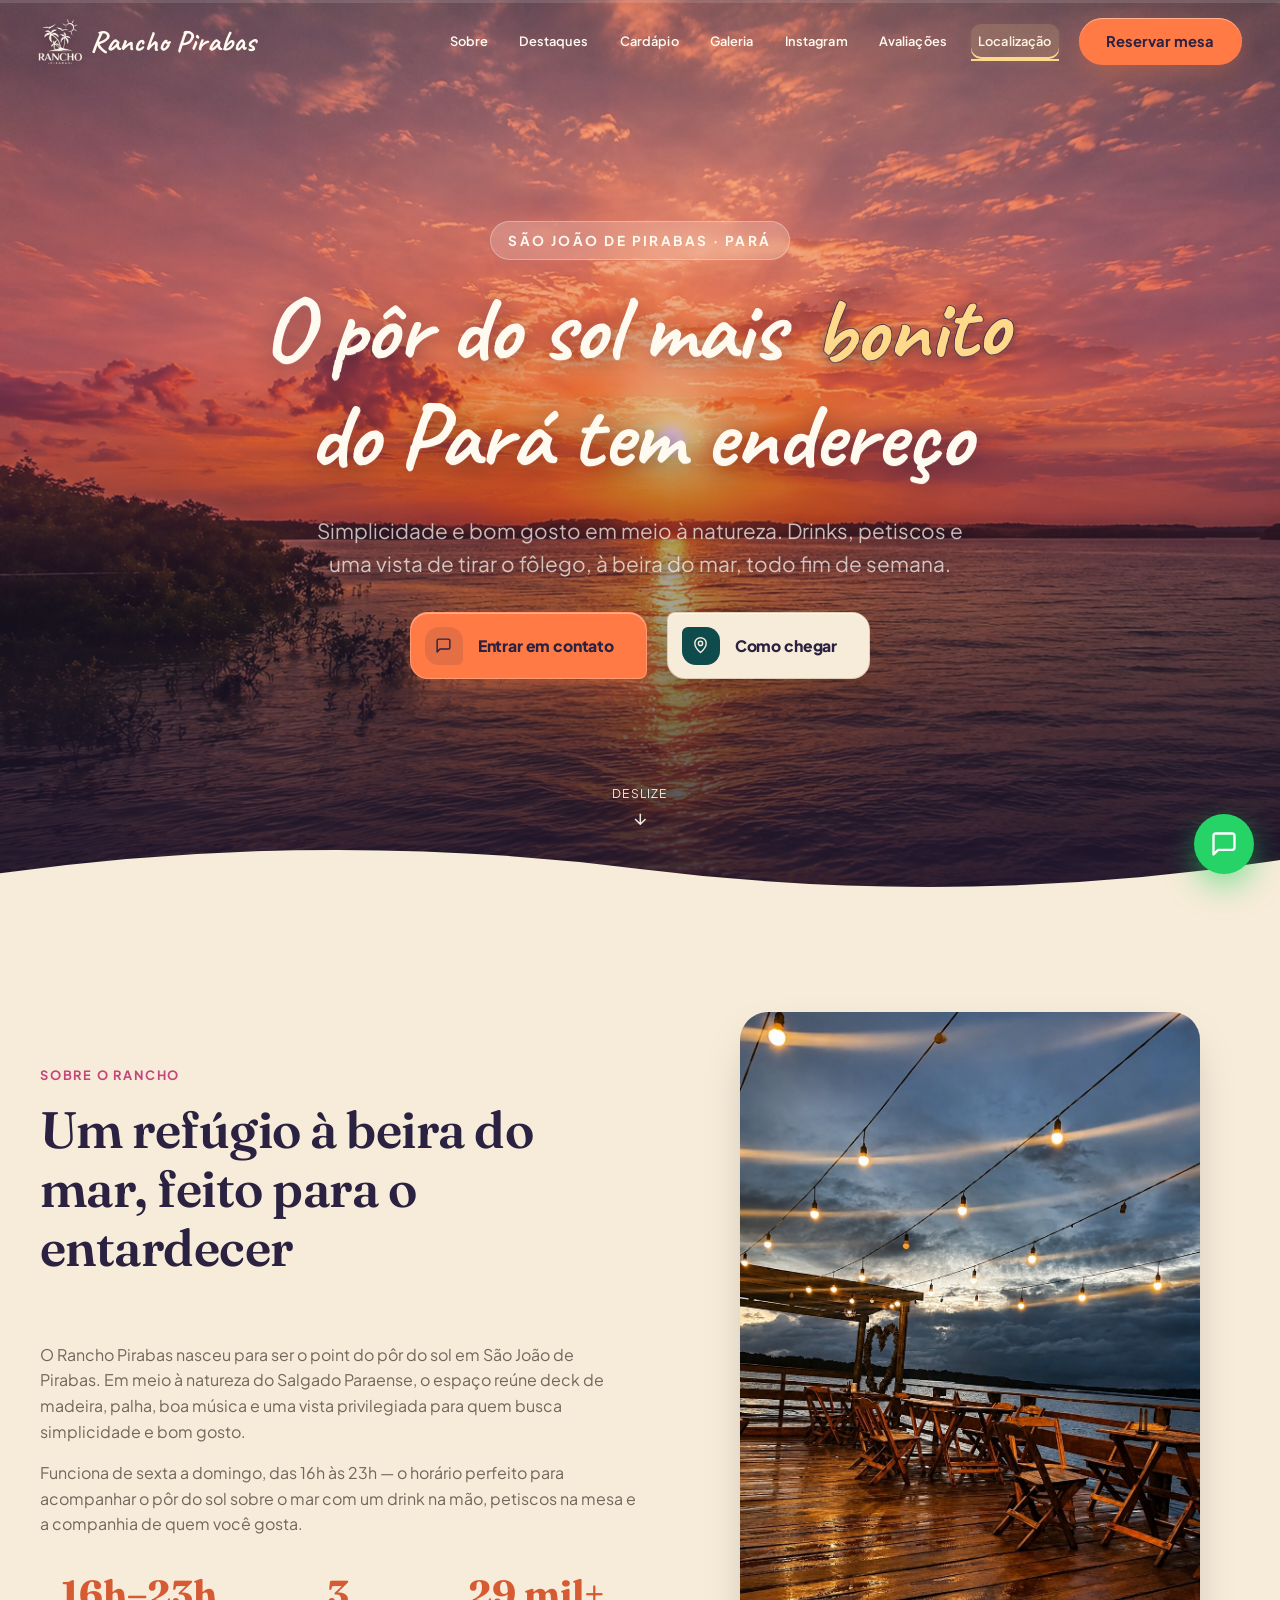
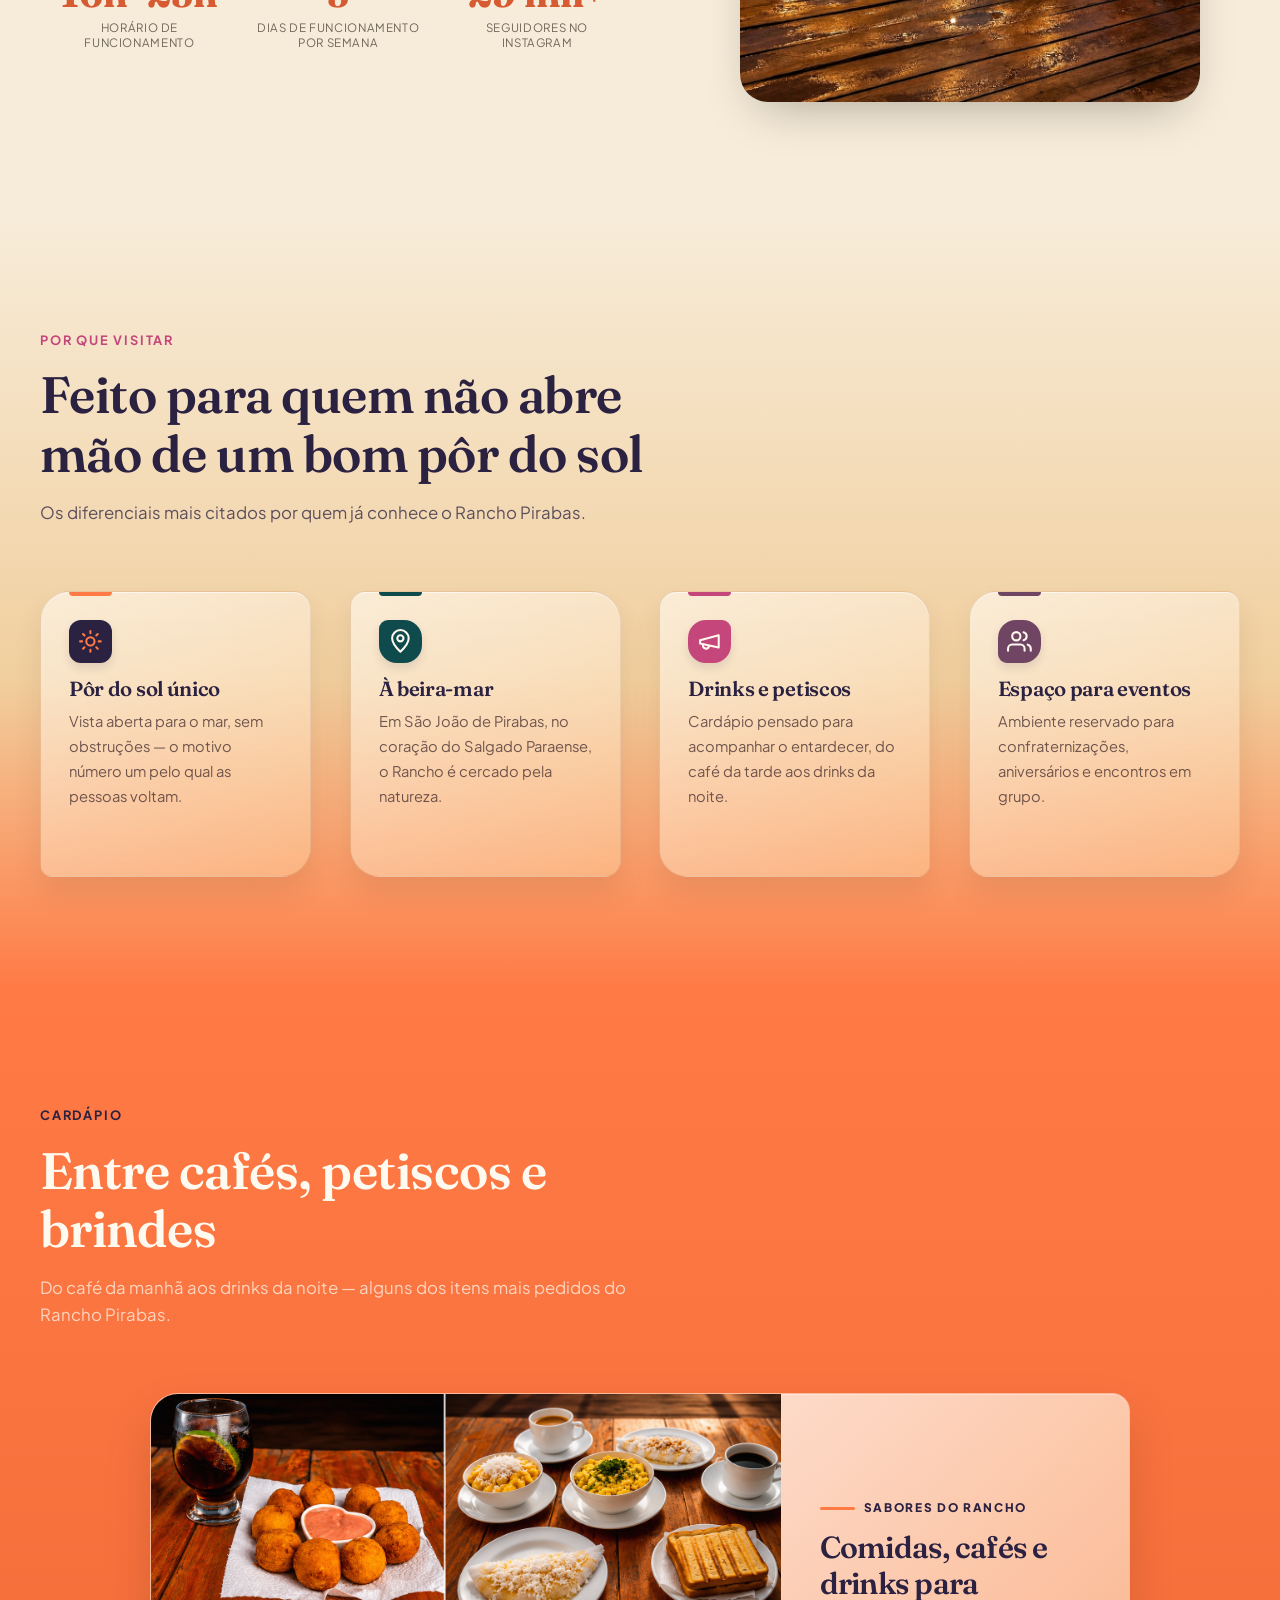
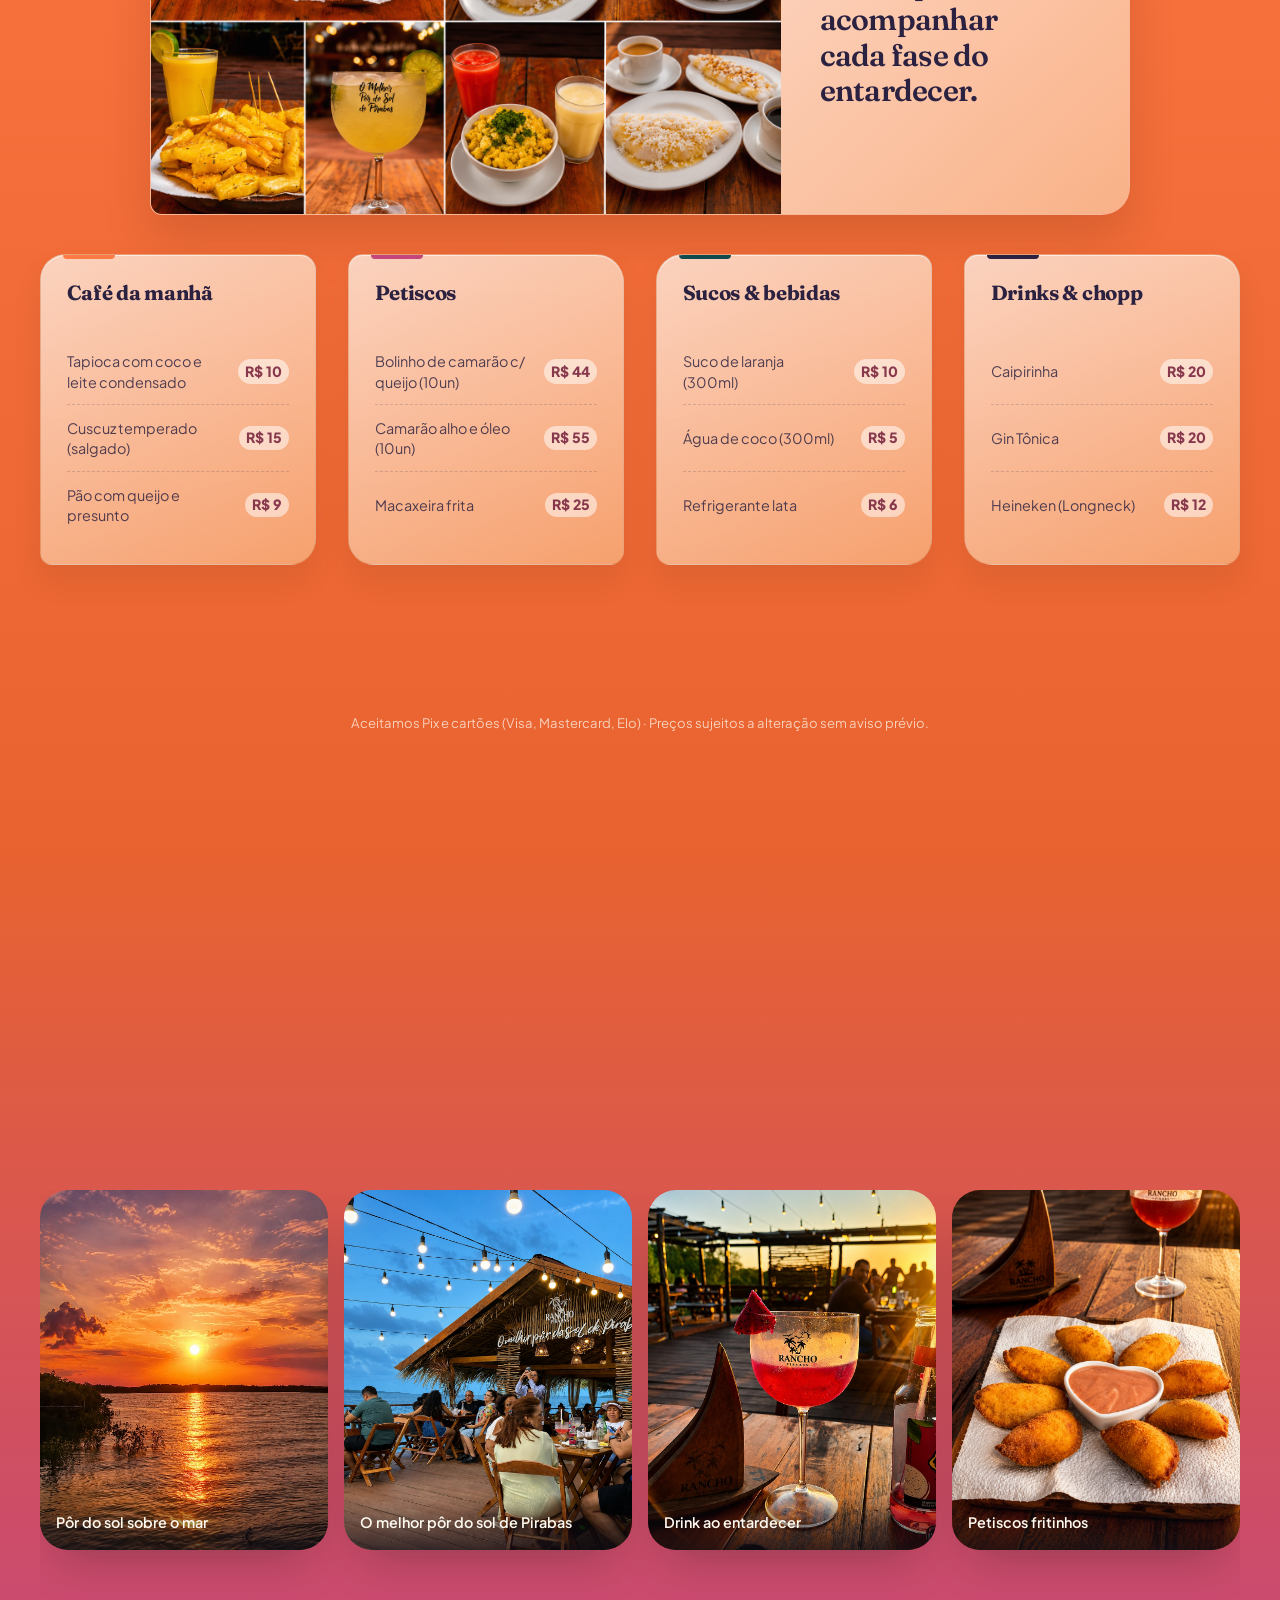
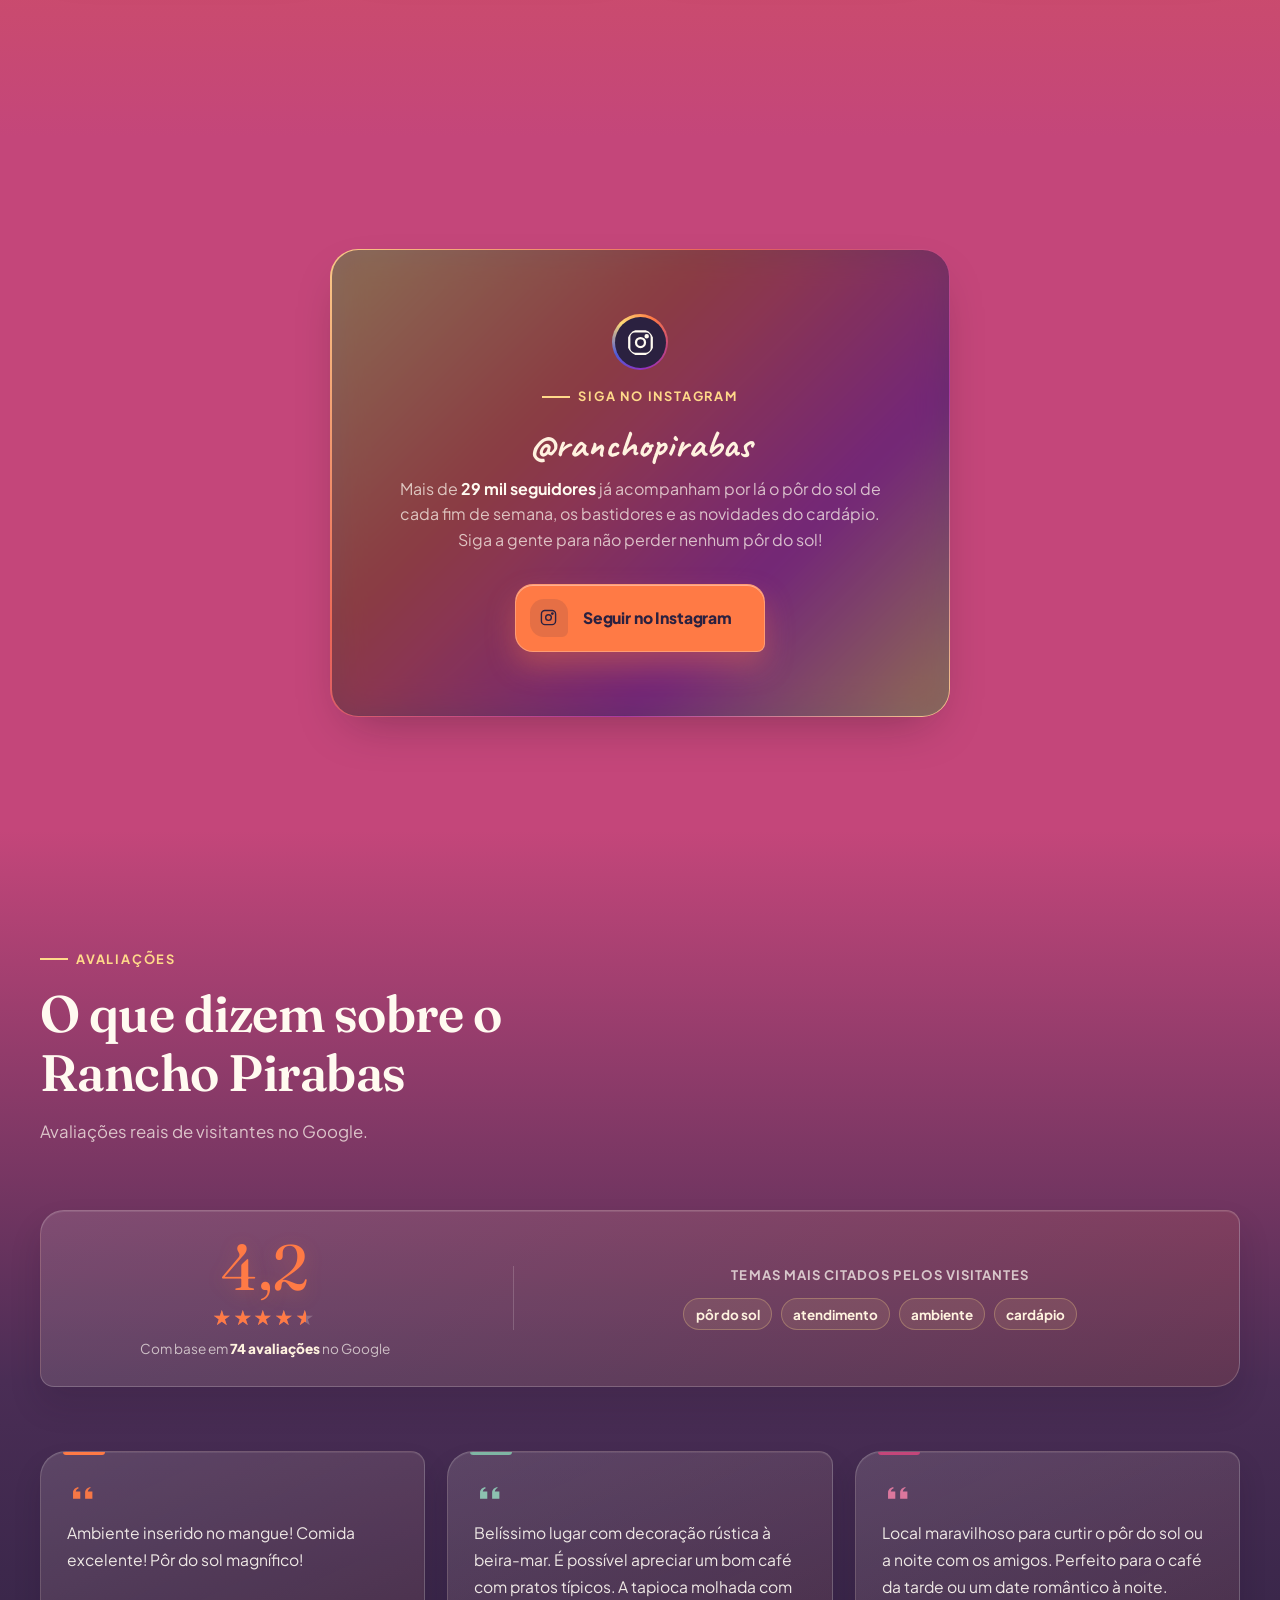
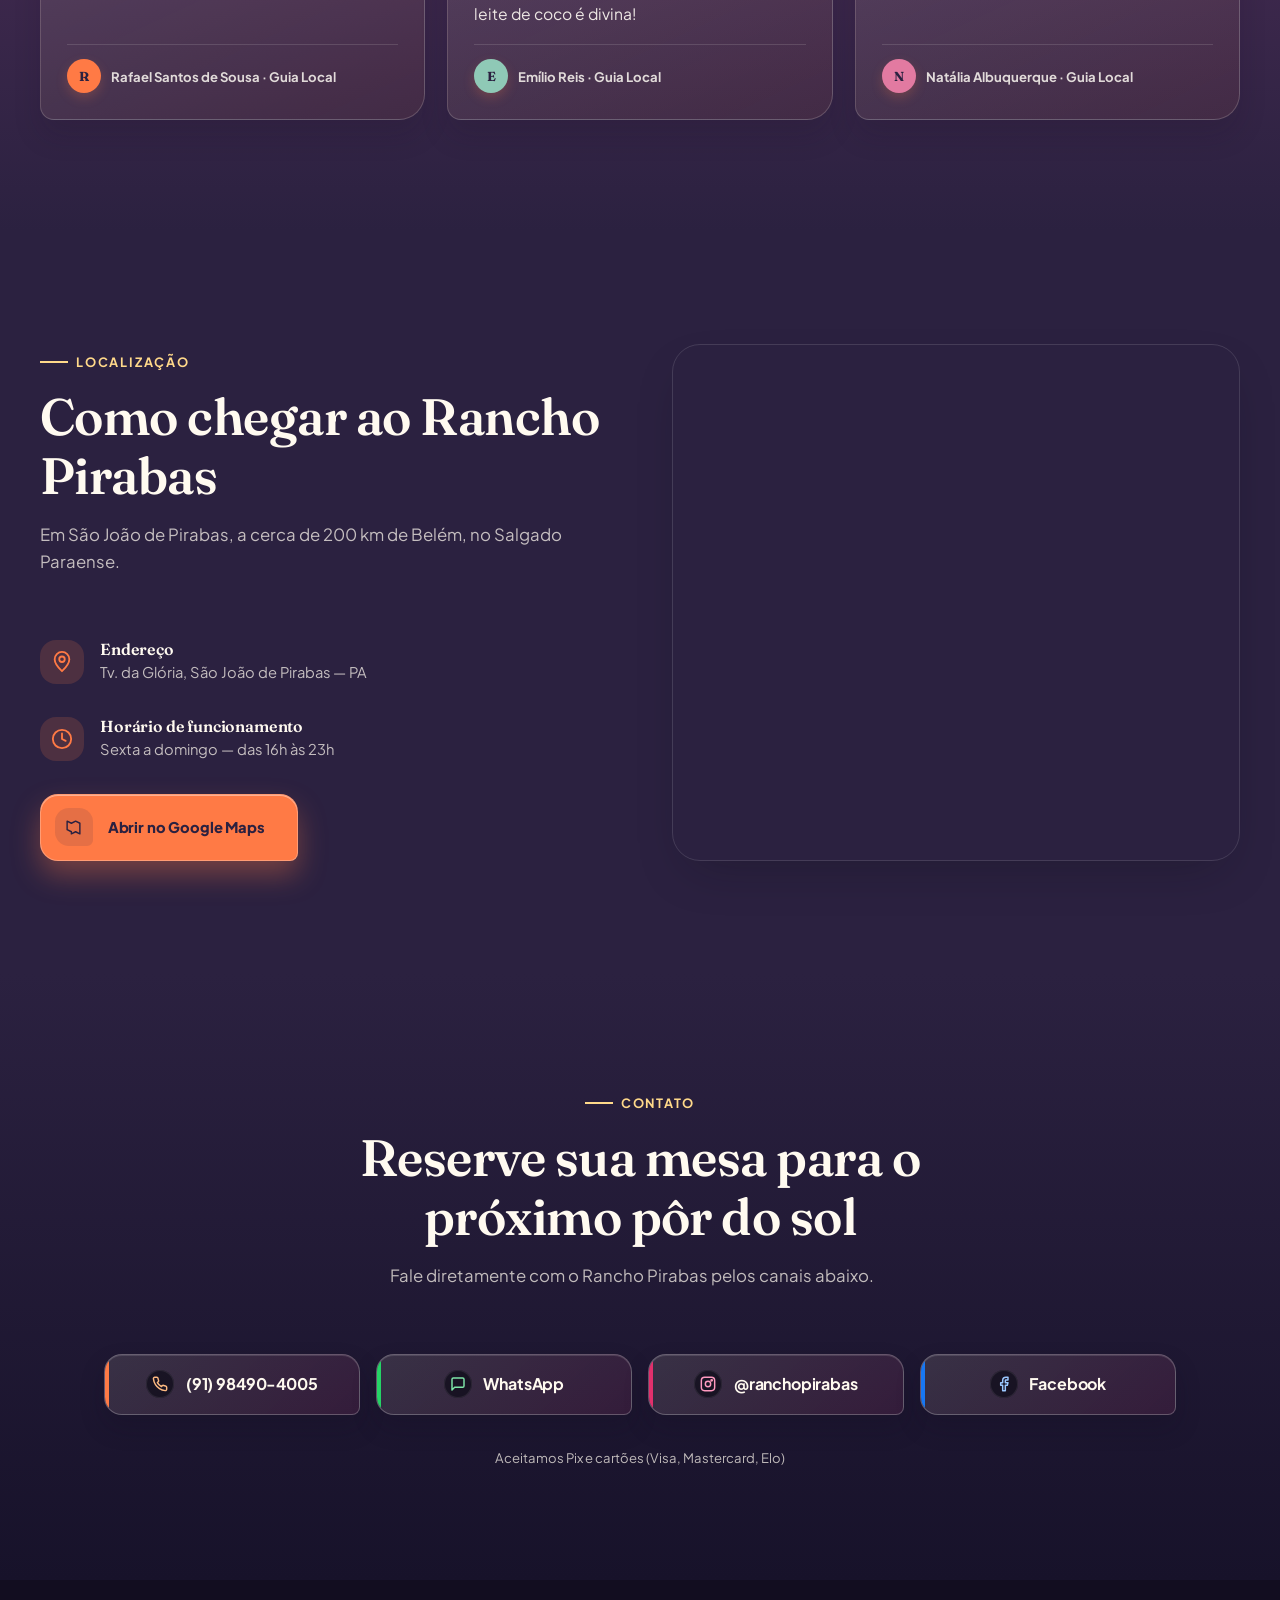
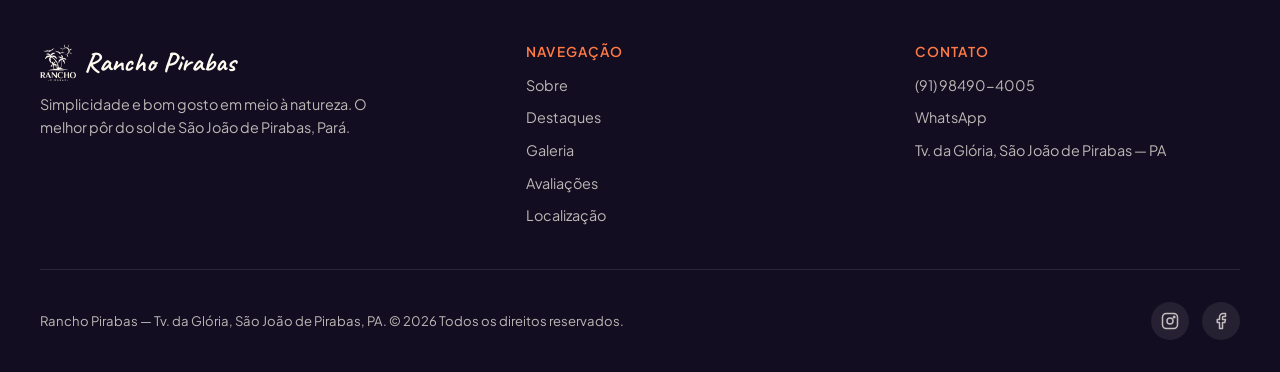
==== commit 98266e23: "Atualiza titulo do Cardapio" ====
--- a/index.html
+++ b/index.html
@@ -272,7 +272,7 @@
       <div class="container">
         <div class="section-heading" data-reveal>
           <span class="eyebrow">Cardápio</span>
-          <h2 data-split-text>Sabores para acompanhar o entardecer</h2>
+          <h2 data-split-text>Entre cafés, petiscos e brindes</h2>
           <p>Do café da manhã aos drinks da noite — alguns dos itens mais pedidos do Rancho Pirabas.</p>
         </div>
 
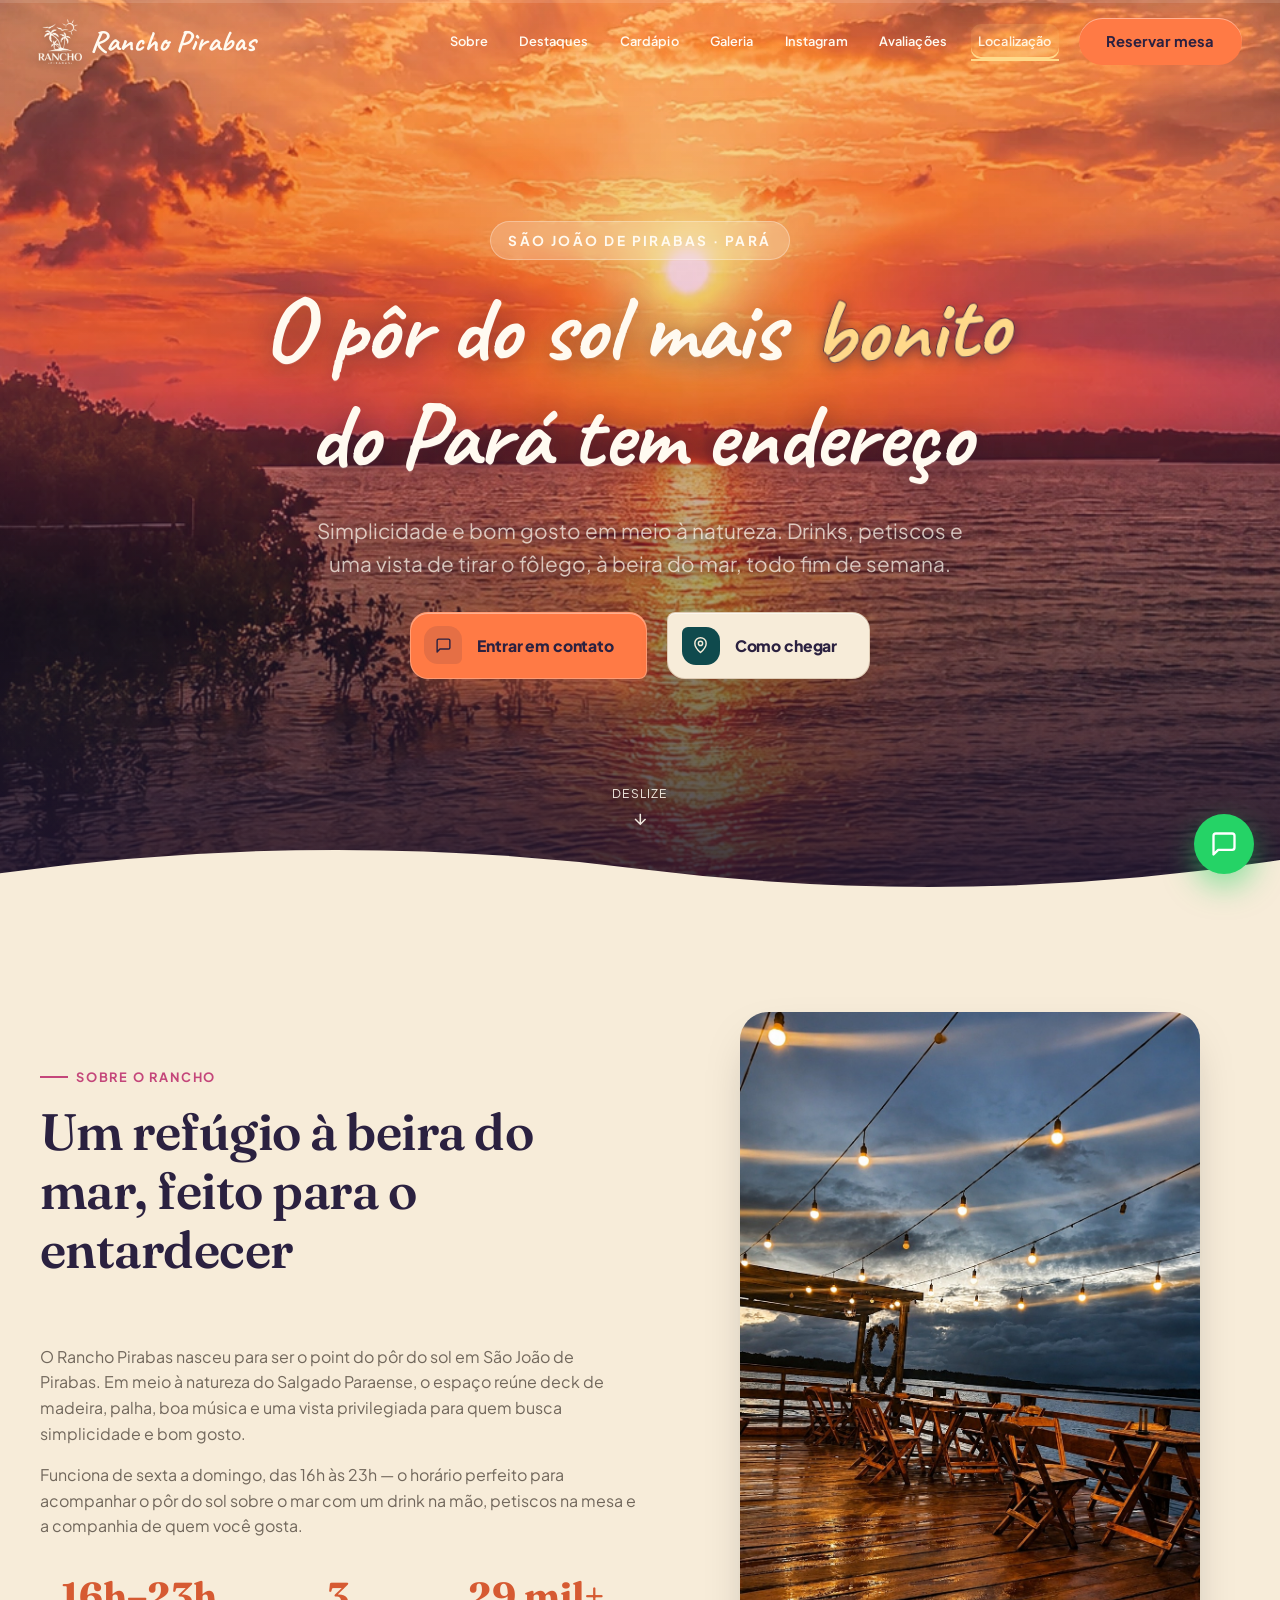
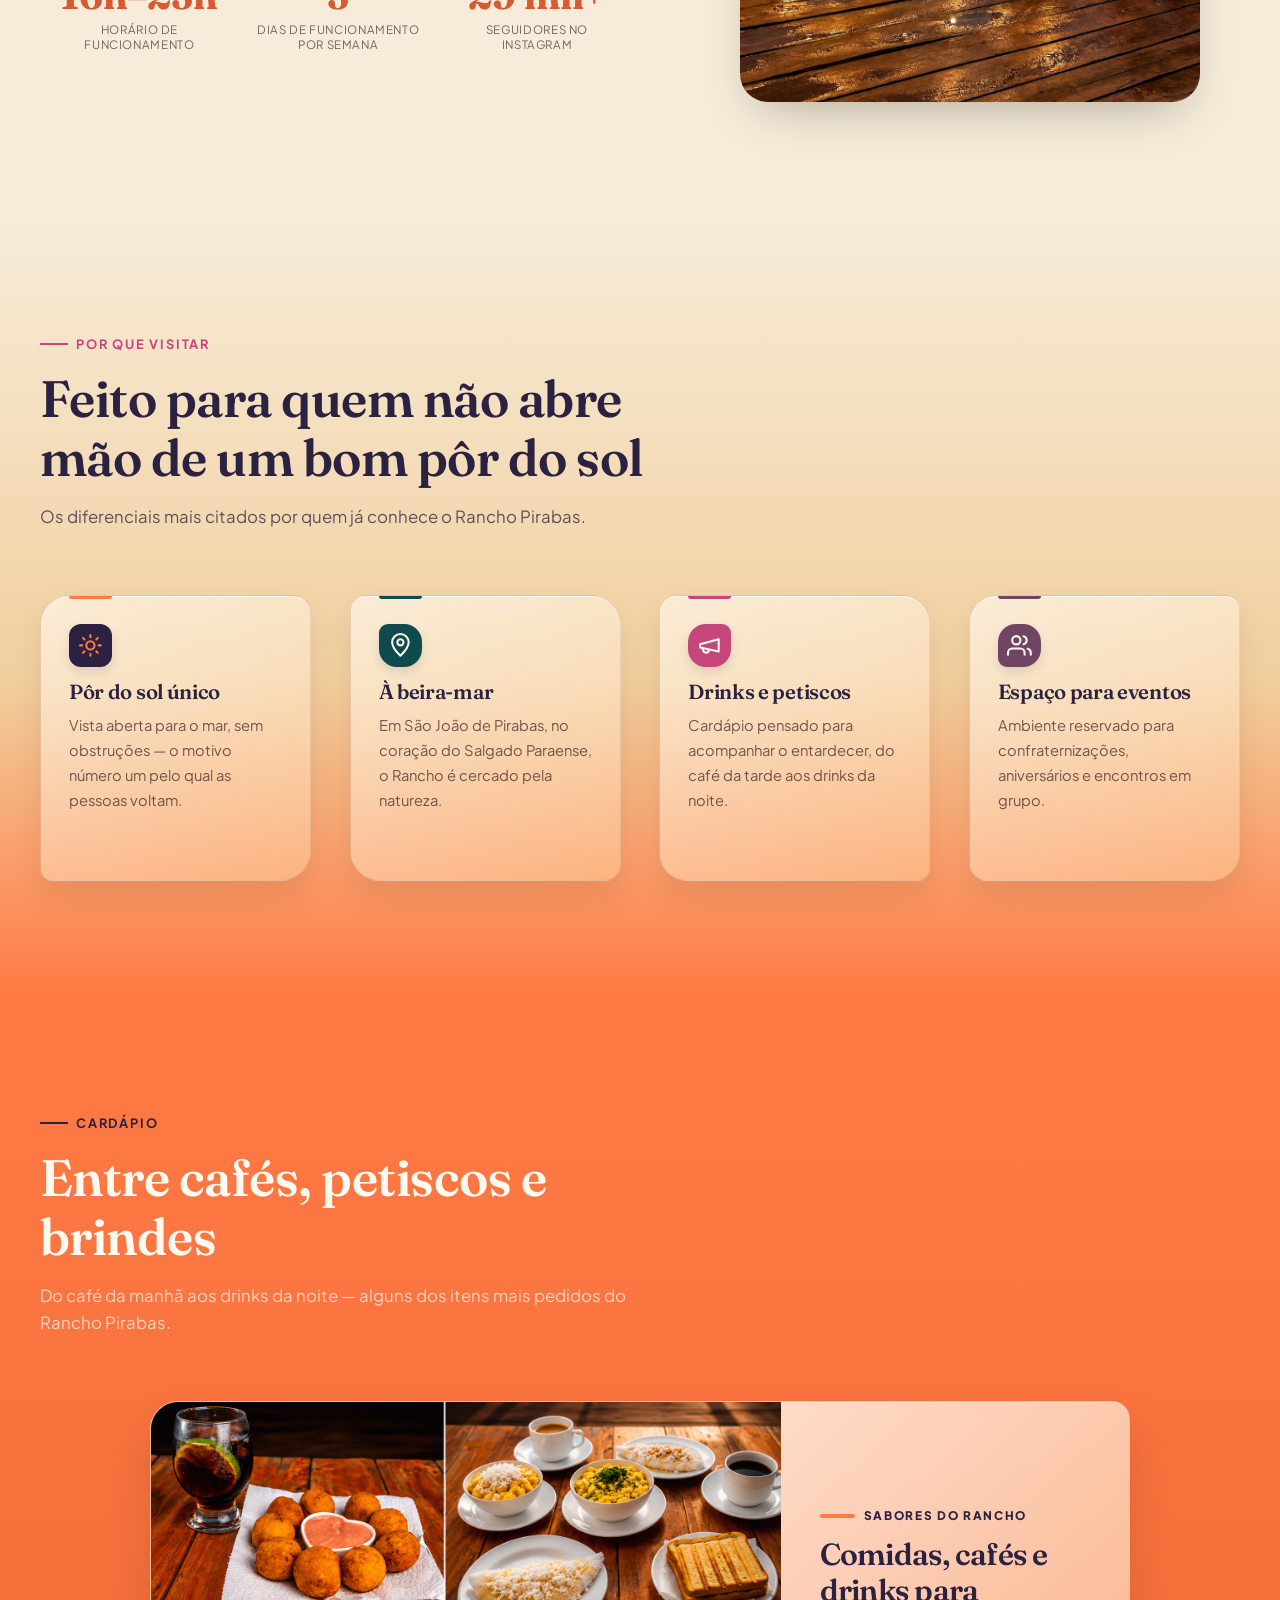
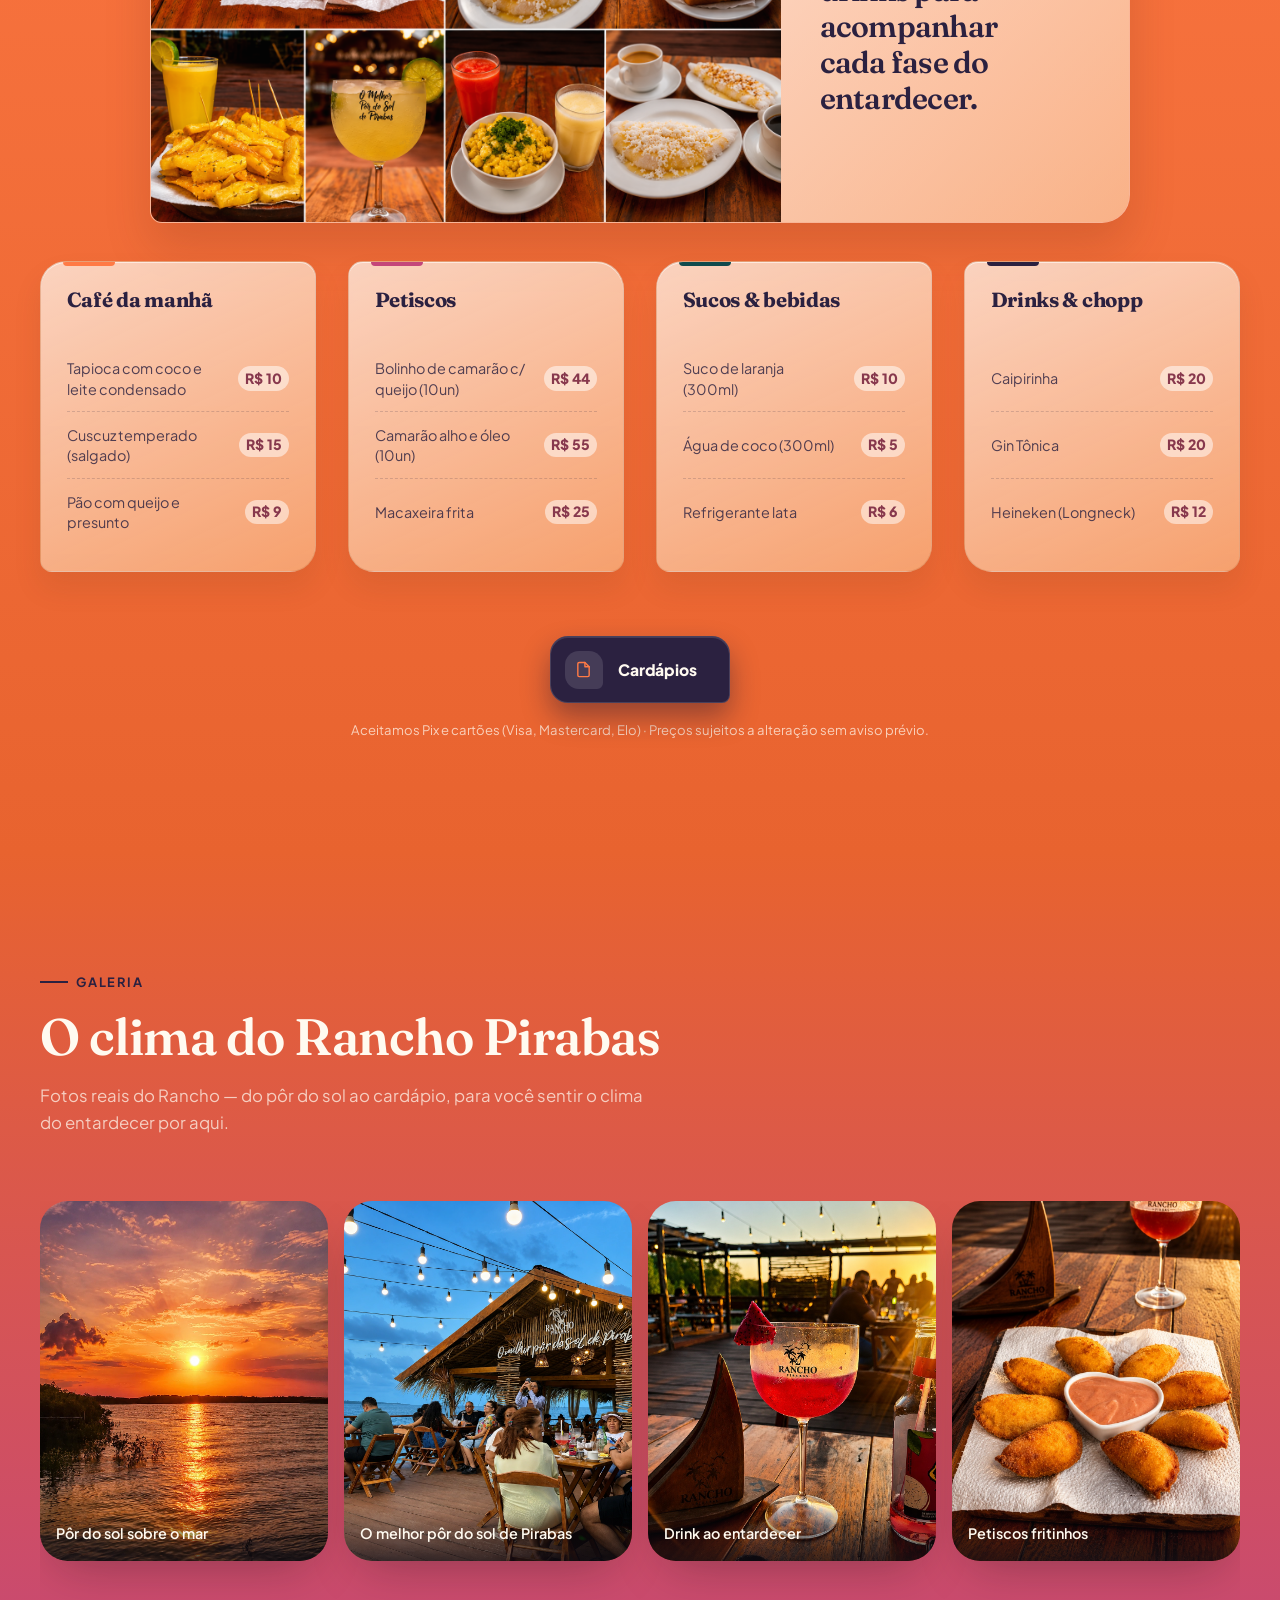
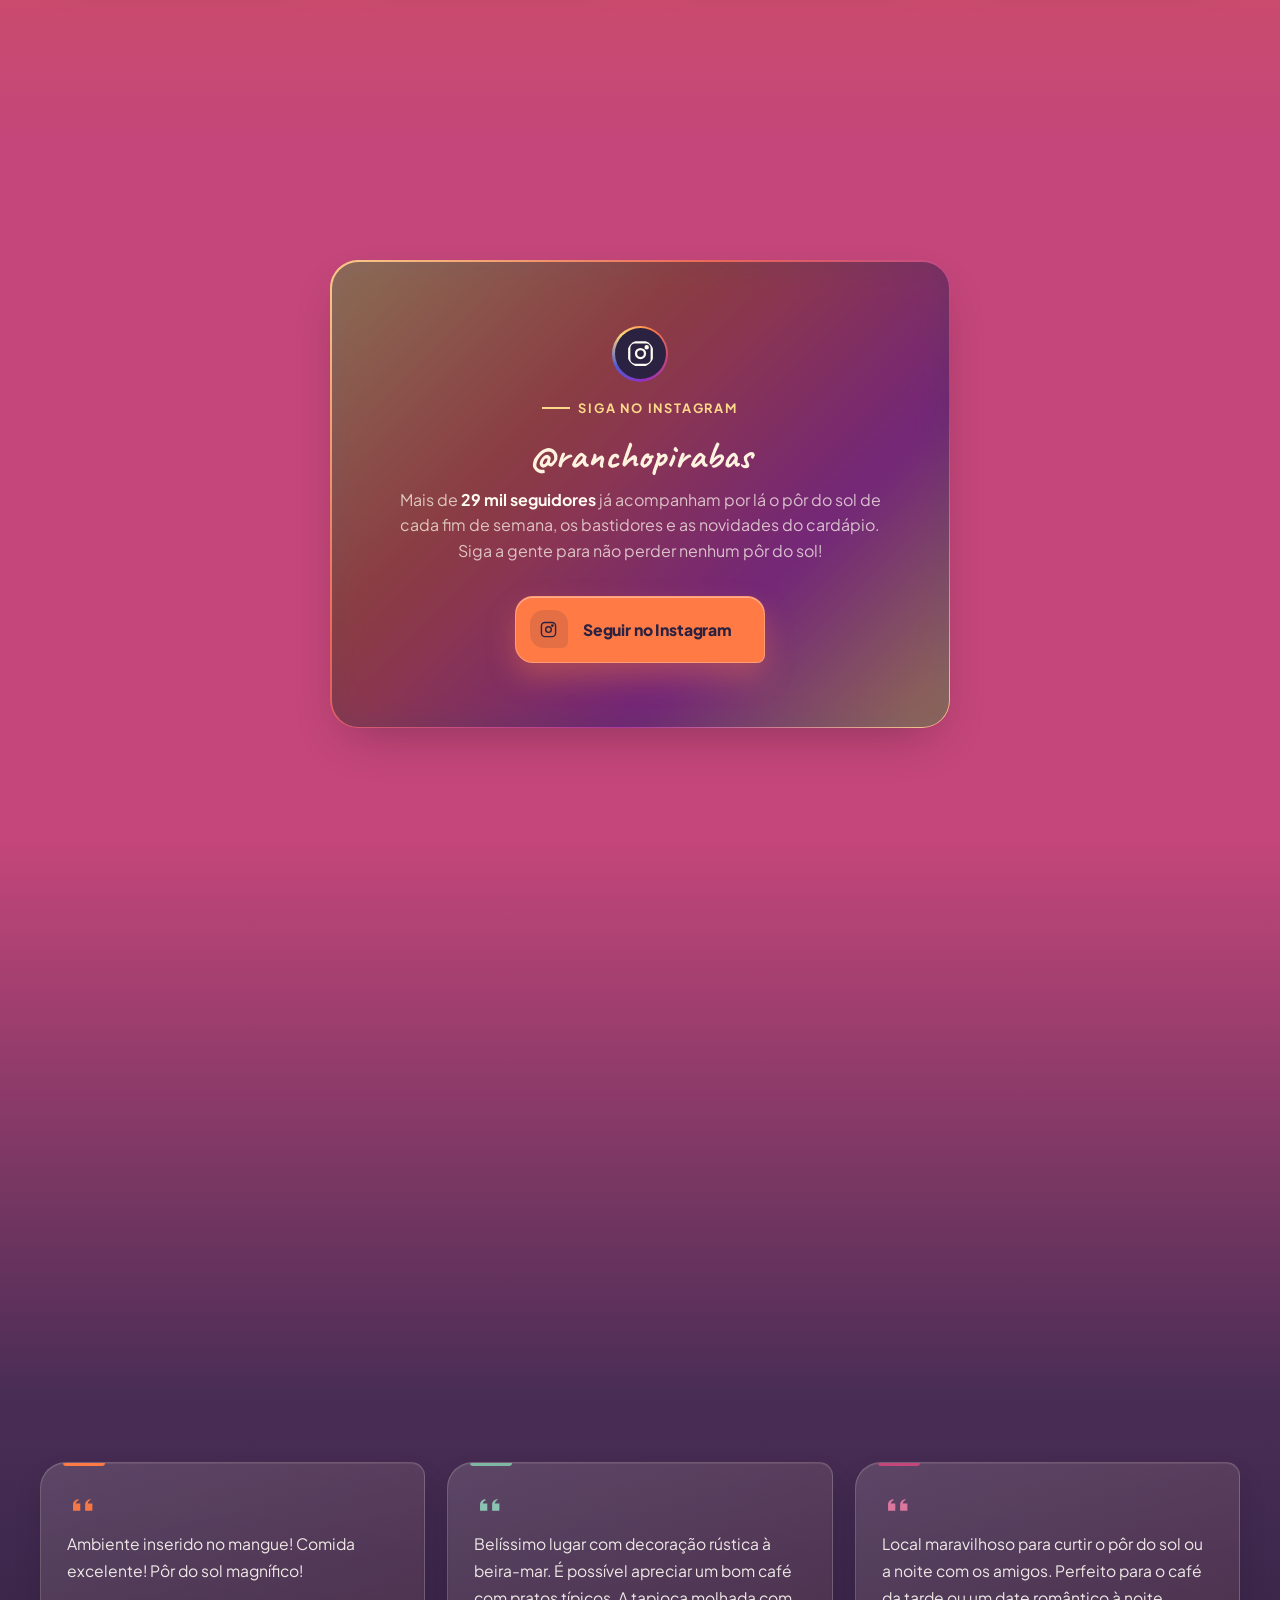
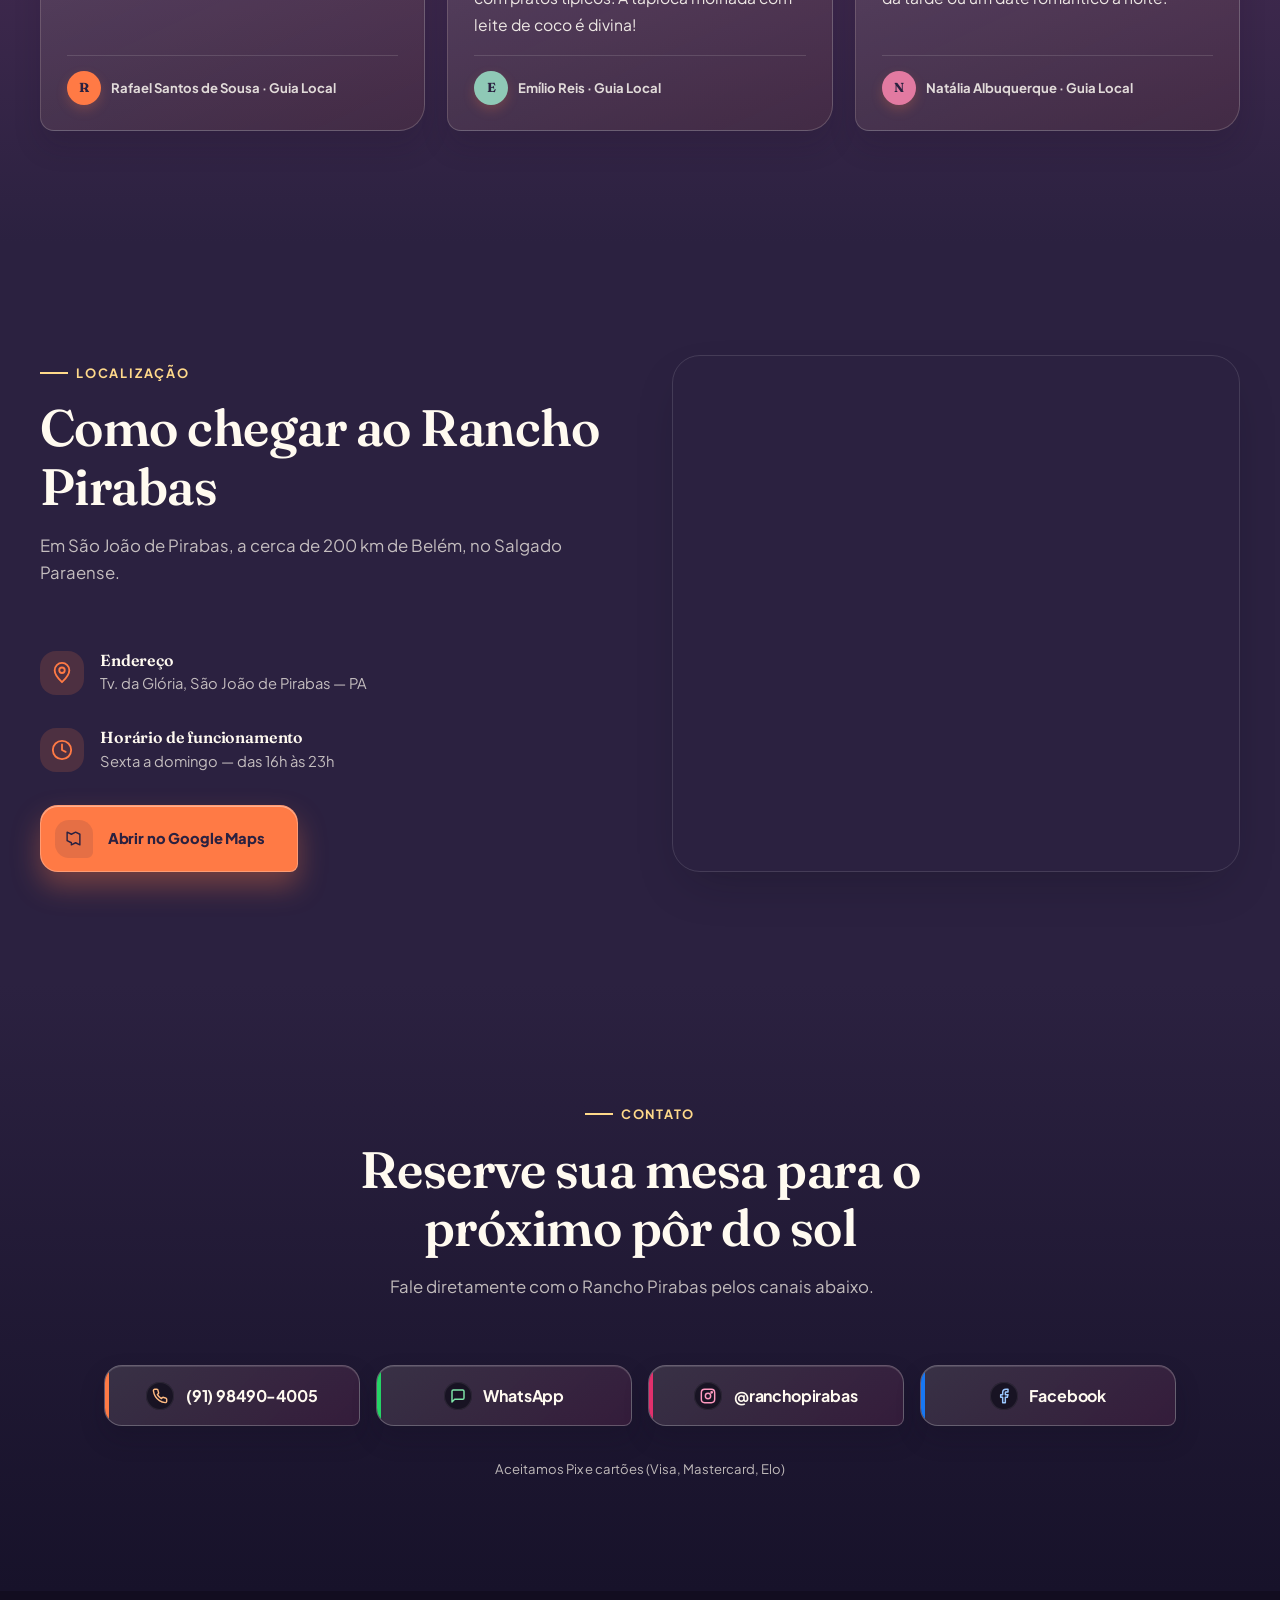
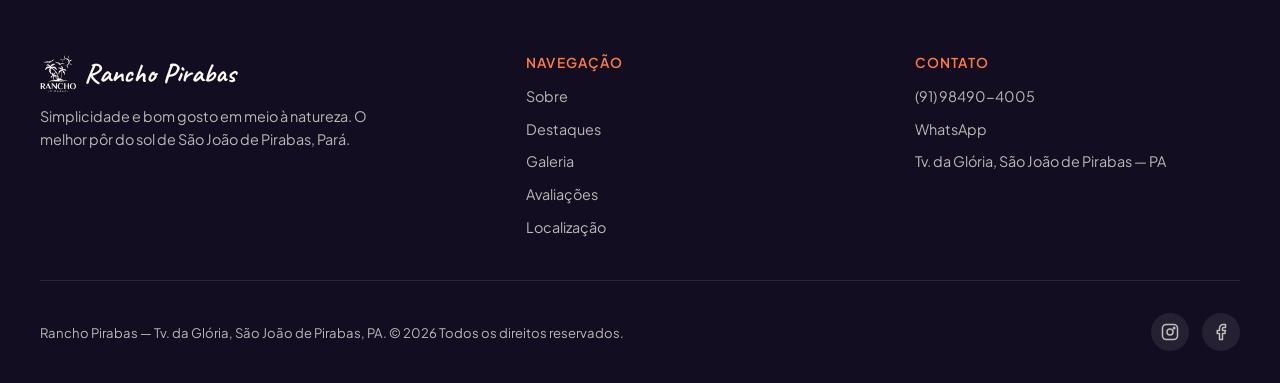
==== commit 0f454a0c: "Adiciona animacao manuscrita ao hero" ====
--- a/index.html
+++ b/index.html
@@ -135,7 +135,18 @@
 
       <div class="hero-content">
         <span class="hero-kicker">São João de Pirabas · Pará</span>
-        <h1>O pôr do sol mais <em>bonito</em> do Pará tem endereço</h1>
+        <h1 class="hero-title-handwritten" aria-label="O pôr do sol mais bonito do Pará tem endereço">
+          <span class="hero-title-word" style="--word-index: 0">O</span>
+          <span class="hero-title-word" style="--word-index: 1">pôr</span>
+          <span class="hero-title-word" style="--word-index: 2">do</span>
+          <span class="hero-title-word" style="--word-index: 3">sol</span>
+          <span class="hero-title-word" style="--word-index: 4">mais</span>
+          <span class="hero-title-word hero-title-word--accent" style="--word-index: 5"><em>bonito</em></span>
+          <span class="hero-title-word" style="--word-index: 6">do</span>
+          <span class="hero-title-word" style="--word-index: 7">Pará</span>
+          <span class="hero-title-word" style="--word-index: 8">tem</span>
+          <span class="hero-title-word" style="--word-index: 9">endereço</span>
+        </h1>
         <p class="lede">Simplicidade e bom gosto em meio à natureza. Drinks, petiscos e uma vista de tirar o fôlego, à beira do mar, todo fim de semana.</p>
 
         <div class="hero-actions">
--- a/css/approved-overrides.css
+++ b/css/approved-overrides.css
@@ -2024,11 +2024,245 @@
 }
 
 
-/* Prévia: remove os traços decorativos dos quatro rótulos principais sem alterar os degradês. */
-.about .eyebrow::before,
-.highlights .section-heading .eyebrow::before,
-.menu .section-heading .eyebrow::before,
-.gallery .section-heading .eyebrow::before {
-  content: none;
-  display: none;
-}
+
+/* Prévia: colagem completa no mobile, sem recorte das fotos. */
+@media (max-width: 720px) {
+  .menu-collage-panel__image {
+    height: auto;
+    aspect-ratio: 3 / 2;
+  }
+
+  .menu-collage-panel__image img {
+    height: 100%;
+    min-height: 0;
+    object-fit: cover;
+    transform: none;
+  }
+}
+
+
+/* Prévia: menu mobile em azul-noturno translúcido, inspirado no mar. */
+@media (max-width: 720px) {
+  .nav-backdrop {
+    background: rgba(13, 28, 42, 0.54);
+    backdrop-filter: blur(4px) saturate(125%);
+    -webkit-backdrop-filter: blur(4px) saturate(125%);
+  }
+
+  .main-nav {
+    background: linear-gradient(180deg, rgba(43, 33, 64, 0.88) 0%, rgba(20, 51, 73, 0.82) 100%);
+    border-left-color: rgba(255, 250, 240, 0.16);
+    box-shadow: -24px 0 54px rgba(13, 8, 26, 0.36), inset 1px 0 0 rgba(255, 255, 255, 0.06);
+    backdrop-filter: blur(18px) saturate(135%);
+    -webkit-backdrop-filter: blur(18px) saturate(135%);
+  }
+}
+
+
+/* Prévia: menu mobile alinhado à paleta translúcida da barra desktop. */
+@media (max-width: 720px) {
+  .nav-backdrop {
+    background: rgba(43, 33, 64, 0.42);
+    backdrop-filter: blur(4px) saturate(150%);
+    -webkit-backdrop-filter: blur(4px) saturate(150%);
+  }
+
+  .main-nav {
+    background: rgba(43, 33, 64, 0.78);
+    border-left-color: rgba(255, 250, 240, 0.16);
+    box-shadow: -24px 0 54px rgba(0, 0, 0, 0.28), inset 1px 0 0 rgba(255, 255, 255, 0.06);
+    backdrop-filter: blur(16px) saturate(150%);
+    -webkit-backdrop-filter: blur(16px) saturate(150%);
+  }
+}
+
+
+/* Prévia: menu mobile sempre inteiro, respeitando viewport dinâmica e área segura. */
+@media (max-width: 720px) {
+  .main-nav {
+    top: 0;
+    bottom: 0;
+    height: auto;
+    min-height: 0;
+    max-height: none;
+    padding-bottom: calc(1.5rem + env(safe-area-inset-bottom, 0px));
+    overflow-y: auto;
+    overscroll-behavior: contain;
+    scroll-padding-bottom: calc(1.5rem + env(safe-area-inset-bottom, 0px));
+  }
+}
+
+@supports (height: 100dvh) {
+  @media (max-width: 720px) {
+    .main-nav {
+      height: 100dvh;
+      max-height: 100dvh;
+    }
+  }
+}
+
+
+/* Prévia: composição mais equilibrada do menu em celulares maiores. */
+@media (max-width: 720px) {
+  .nav-toggle[aria-expanded="true"] {
+    opacity: 0;
+    pointer-events: none;
+  }
+}
+
+@media (max-width: 720px) and (min-height: 760px) {
+  .main-nav {
+    justify-content: space-evenly;
+    gap: clamp(0.55rem, 1.5vh, 0.95rem);
+    padding-top: clamp(4.75rem, 8vh, 6.5rem);
+    padding-bottom: calc(clamp(1.25rem, 3vh, 2rem) + env(safe-area-inset-bottom, 0px));
+  }
+
+  .mobile-nav-brand {
+    margin-bottom: clamp(0.45rem, 1.6vh, 1rem);
+  }
+
+  .mobile-nav-brand img {
+    width: clamp(126px, 32vw, 150px);
+    height: auto;
+  }
+
+  .main-nav > a:not(.header-cta) {
+    padding: clamp(0.55rem, 1.2vh, 0.8rem) 0.78rem;
+  }
+
+  .main-nav .header-cta {
+    margin-top: clamp(0.35rem, 1.2vh, 0.75rem);
+  }
+}
+
+
+/* Prévia: animação “Pincelada ao pôr do sol” no título do Hero. */
+.hero-title-handwritten {
+  position: relative;
+  isolation: isolate;
+}
+
+.hero-title-handwritten::before {
+  content: "";
+  position: absolute;
+  z-index: -1;
+  top: -0.14em;
+  bottom: -0.12em;
+  left: -12%;
+  width: 28%;
+  border-radius: 999px;
+  background: linear-gradient(90deg, transparent, rgba(255, 247, 225, 0.34), transparent);
+  opacity: 0;
+  transform: translateX(-160%) rotate(-3deg);
+  filter: blur(7px);
+  pointer-events: none;
+  animation: heroBrushLight 1.25s cubic-bezier(0.23, 1, 0.32, 1) 0.22s forwards;
+}
+
+.hero-title-word {
+  display: inline-block;
+  opacity: 0;
+  transform: translateY(0.18em) rotate(-1.2deg);
+  clip-path: inset(0 100% 0 0 round 0.12em);
+  animation: heroHandWordIn 0.62s cubic-bezier(0.23, 1, 0.32, 1) calc(0.3s + var(--word-index) * 0.085s) forwards;
+  will-change: opacity, transform, clip-path;
+}
+
+.hero-title-word--accent em {
+  animation: heroHandAccent 0.42s cubic-bezier(0.23, 1, 0.32, 1) 0.92s both;
+}
+
+.hero-content .lede {
+  opacity: 0;
+  animation: heroLedeIn 0.7s cubic-bezier(0.23, 1, 0.32, 1) 1.25s forwards;
+}
+
+.hero-content .hero-actions {
+  opacity: 0;
+  animation: heroActionsIn 0.65s cubic-bezier(0.23, 1, 0.32, 1) 1.48s forwards;
+}
+
+@keyframes heroHandWordIn {
+  0% {
+    opacity: 0;
+    transform: translateY(0.18em) rotate(-1.2deg);
+    clip-path: inset(0 100% 0 0 round 0.12em);
+  }
+  65% {
+    opacity: 1;
+    transform: translateY(-0.02em) rotate(0.35deg);
+    clip-path: inset(0 10% 0 0 round 0.12em);
+  }
+  100% {
+    opacity: 1;
+    transform: translateY(0) rotate(0);
+    clip-path: inset(0 0 0 0 round 0.12em);
+  }
+}
+
+@keyframes heroHandAccent {
+  0% { filter: brightness(1); transform: rotate(-3deg) scale(1); }
+  55% { filter: brightness(1.22) drop-shadow(0 0 0.18em rgba(255, 217, 138, 0.42)); transform: rotate(-3deg) scale(1.035); }
+  100% { filter: brightness(1); transform: rotate(-3deg) scale(1); }
+}
+
+@keyframes heroBrushLight {
+  0% { opacity: 0; transform: translateX(-160%) rotate(-3deg); }
+  22% { opacity: 1; }
+  100% { opacity: 0; transform: translateX(520%) rotate(-3deg); }
+}
+
+@keyframes heroLedeIn {
+  from { opacity: 0; transform: translateY(0.55rem); filter: blur(3px); }
+  to { opacity: 1; transform: translateY(0); filter: blur(0); }
+}
+
+@keyframes heroActionsIn {
+  from { opacity: 0; transform: translateY(0.6rem); }
+  to { opacity: 1; transform: translateY(0); }
+}
+
+@media (prefers-reduced-motion: reduce) {
+  .hero-title-handwritten::before,
+  .hero-title-word,
+  .hero-title-word--accent em,
+  .hero-content .lede,
+  .hero-content .hero-actions {
+    opacity: 1;
+    animation: none;
+    transform: none;
+    clip-path: none;
+    filter: none;
+  }
+}
+
+
+/* Prévia: correção anti-recorte dos glifos manuscritos do Hero. */
+.hero-title-word {
+  overflow: visible;
+  clip-path: none;
+  animation: heroHandWordInSafe 0.62s cubic-bezier(0.23, 1, 0.32, 1) calc(0.3s + var(--word-index) * 0.085s) forwards;
+}
+
+@keyframes heroHandWordInSafe {
+  0% {
+    opacity: 0;
+    transform: translateY(0.18em) rotate(-1.2deg) scale(0.985);
+  }
+  65% {
+    opacity: 1;
+    transform: translateY(-0.02em) rotate(0.35deg) scale(1.008);
+  }
+  100% {
+    opacity: 1;
+    transform: translateY(0) rotate(0) scale(1);
+  }
+}
+
+@media (prefers-reduced-motion: reduce) {
+  .hero-title-word {
+    clip-path: none;
+    animation: none;
+  }
+}
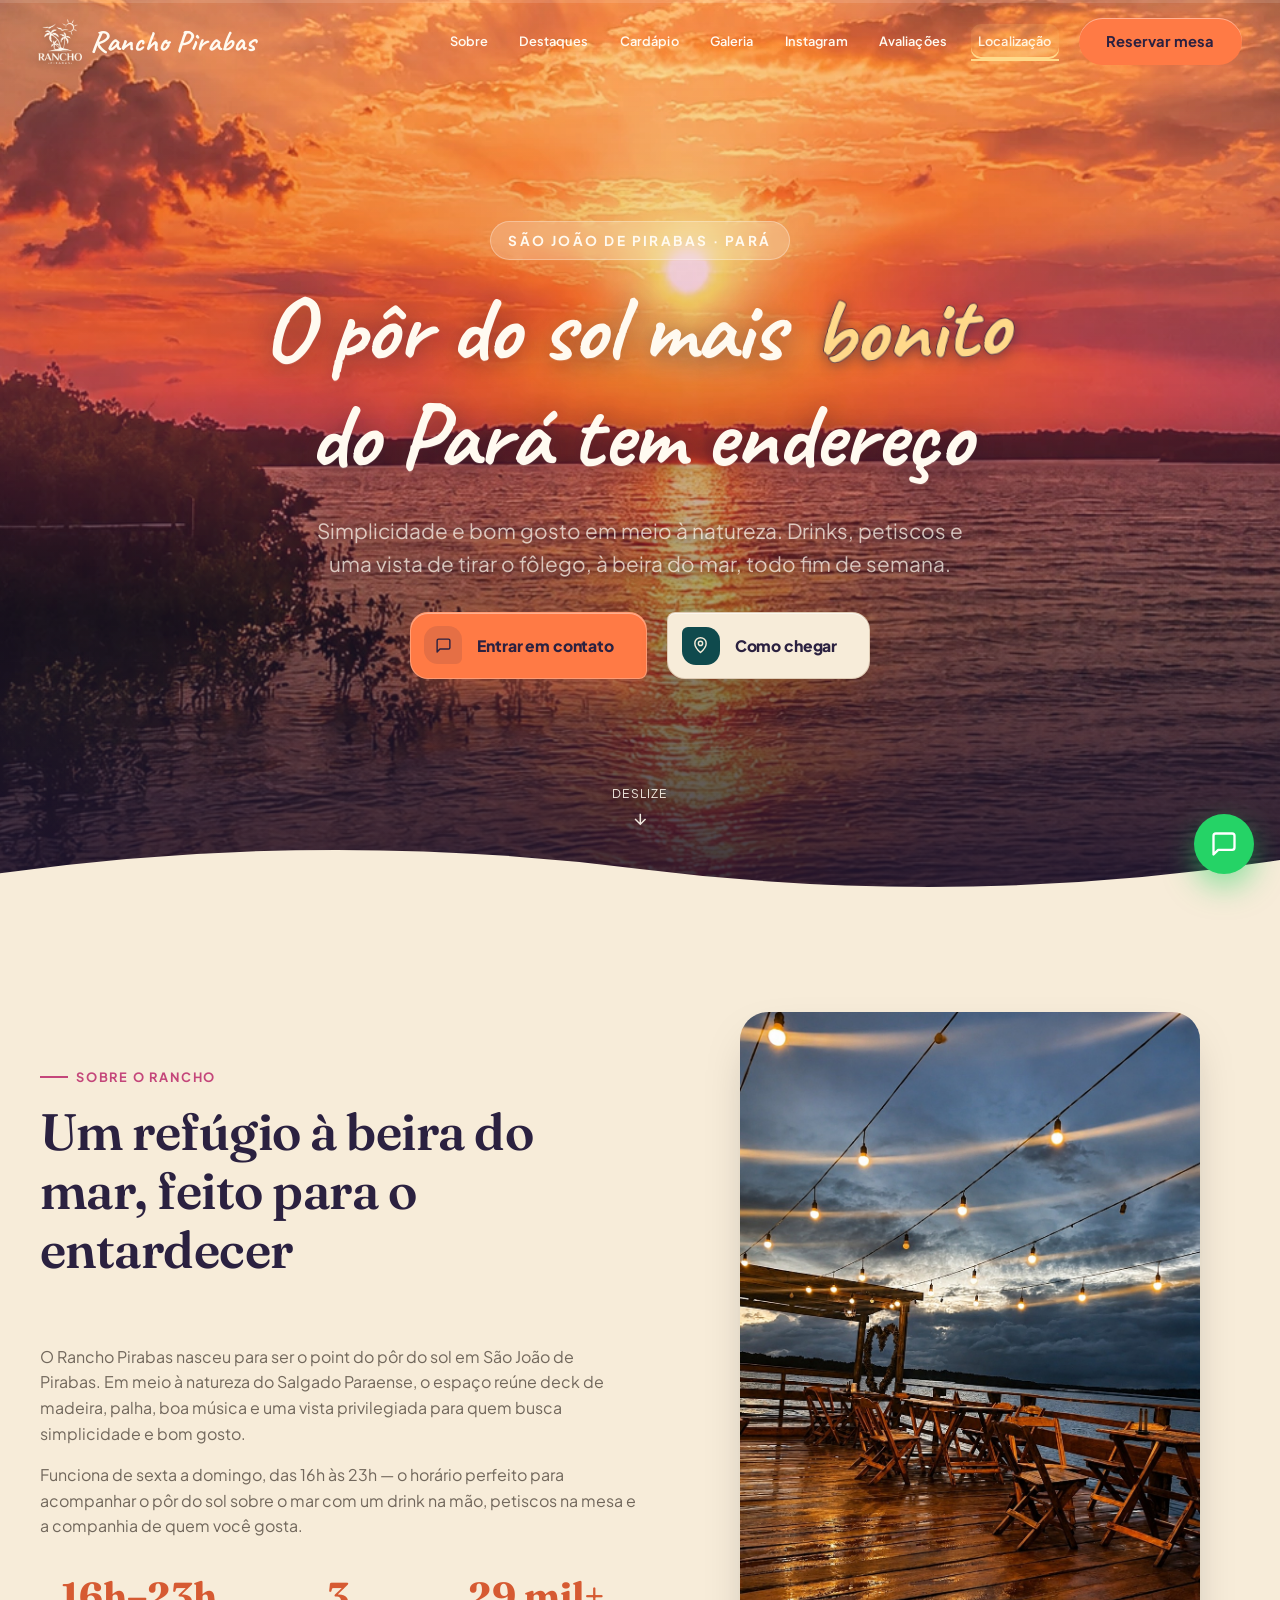
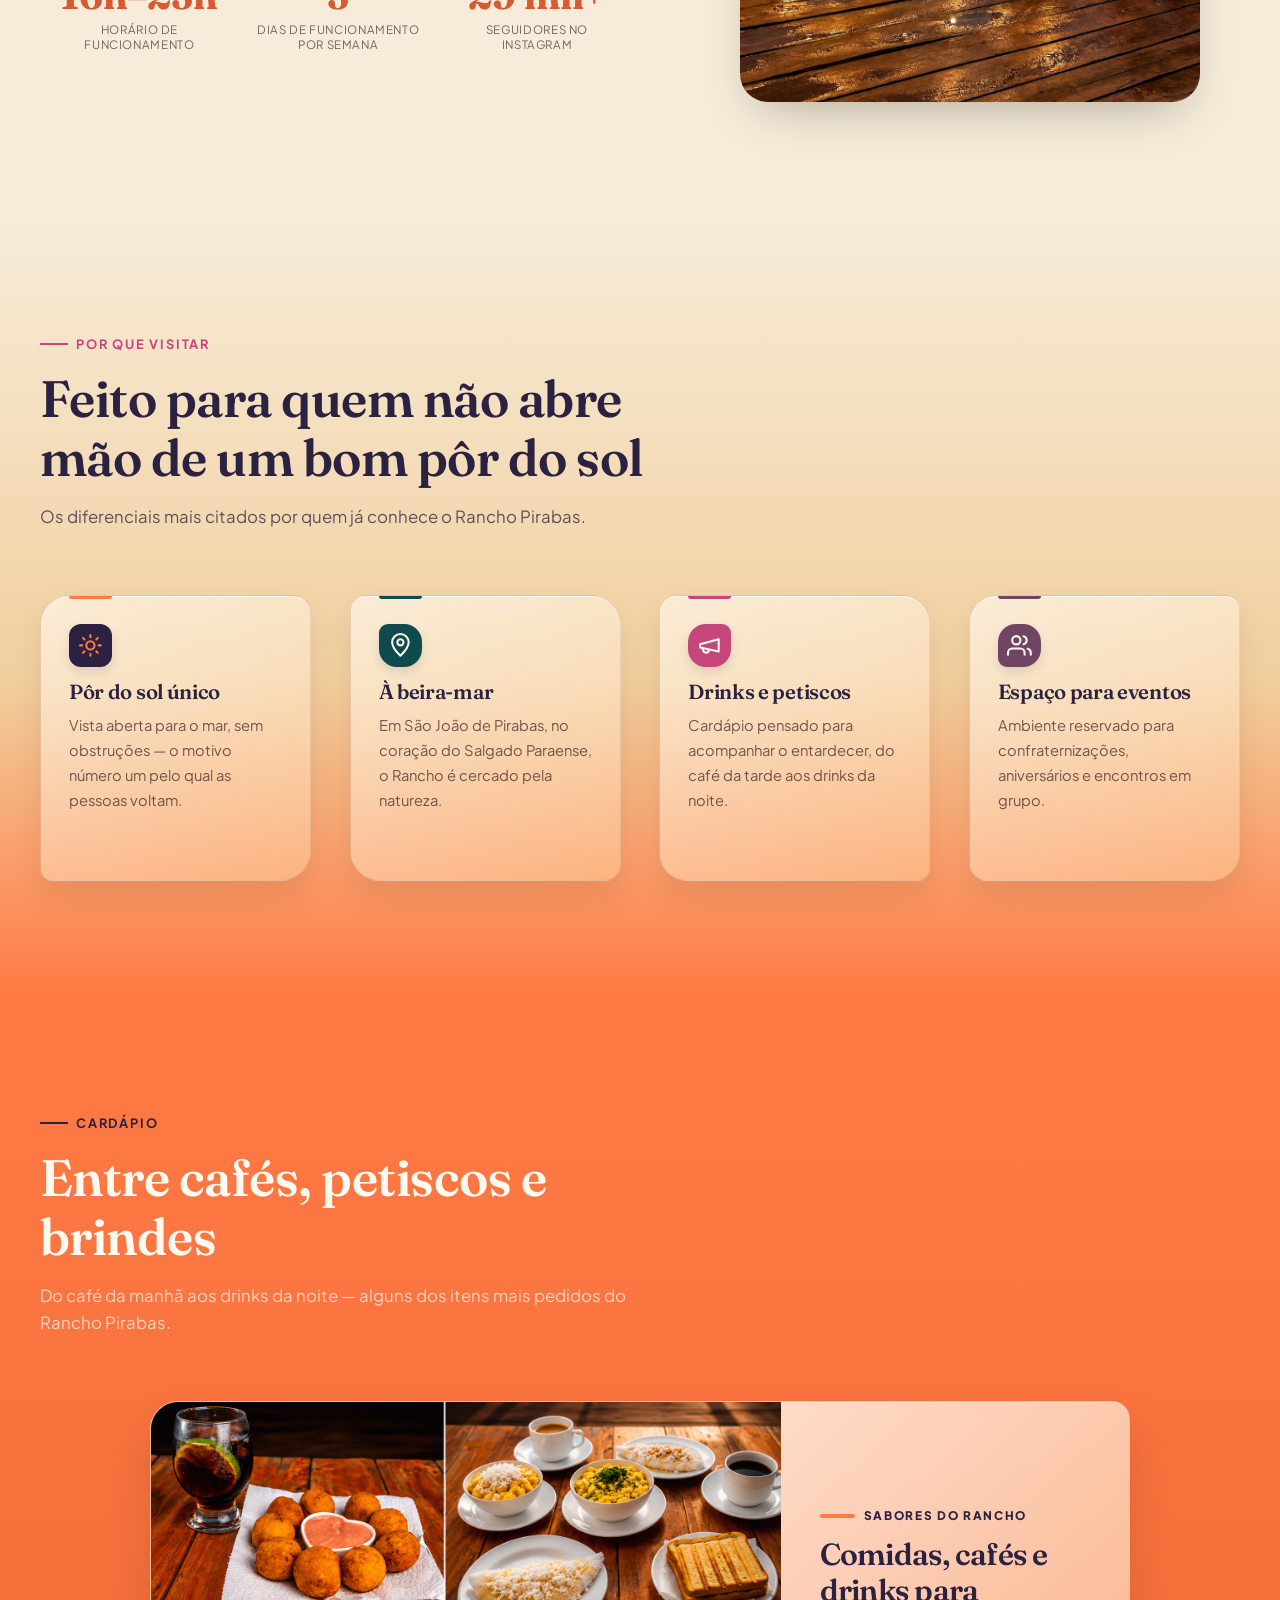
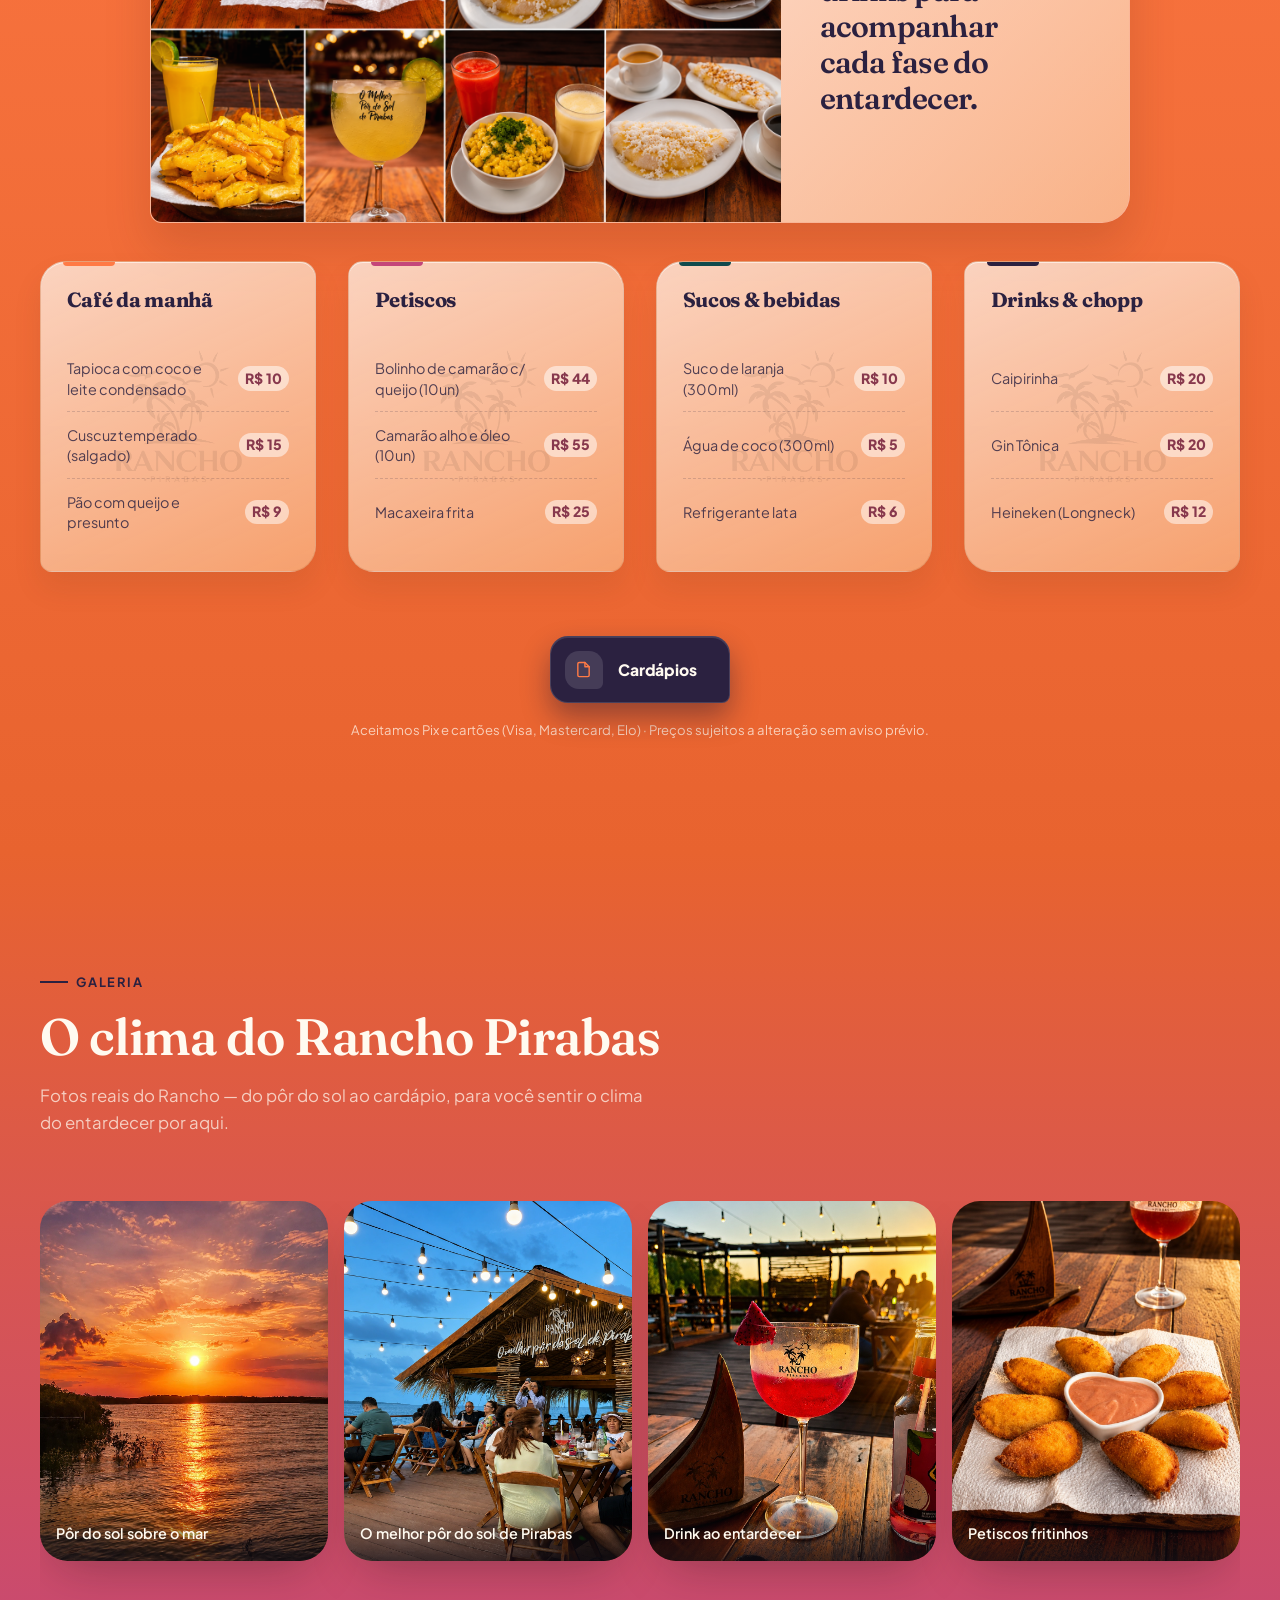
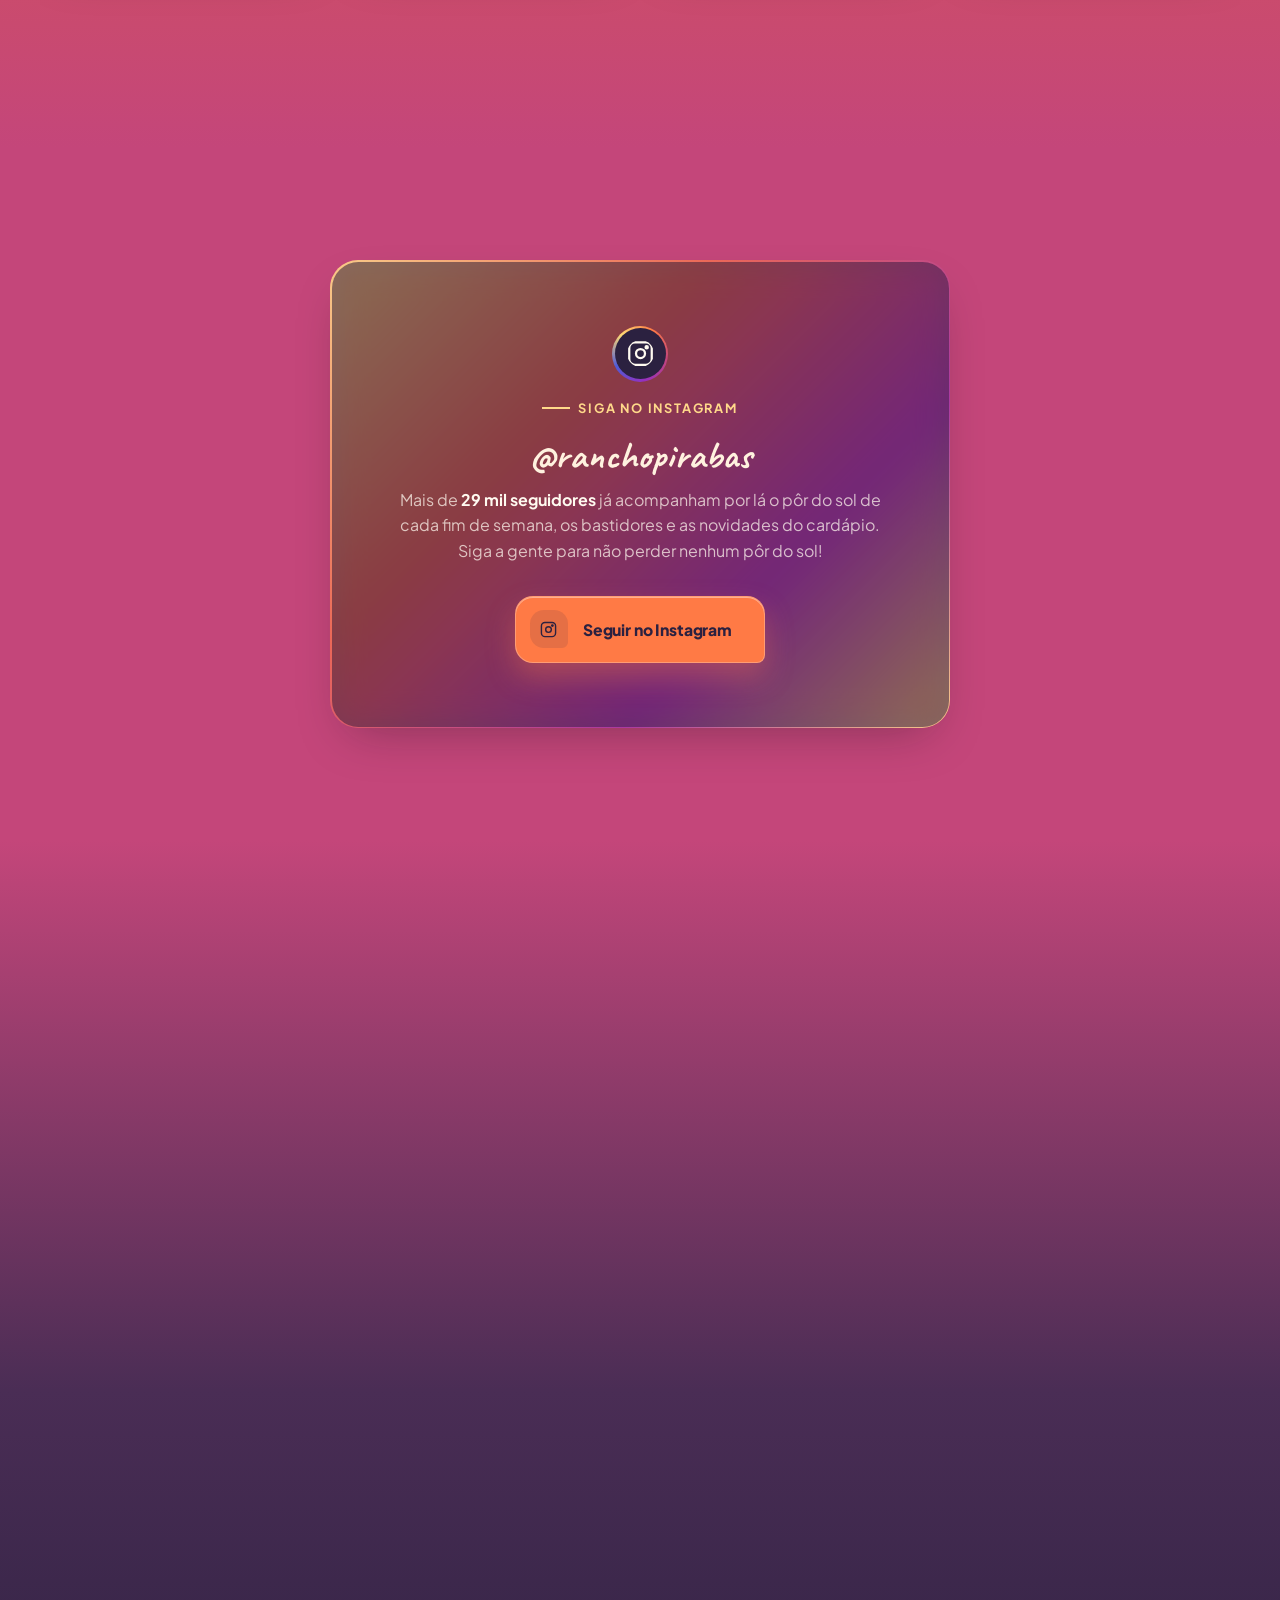
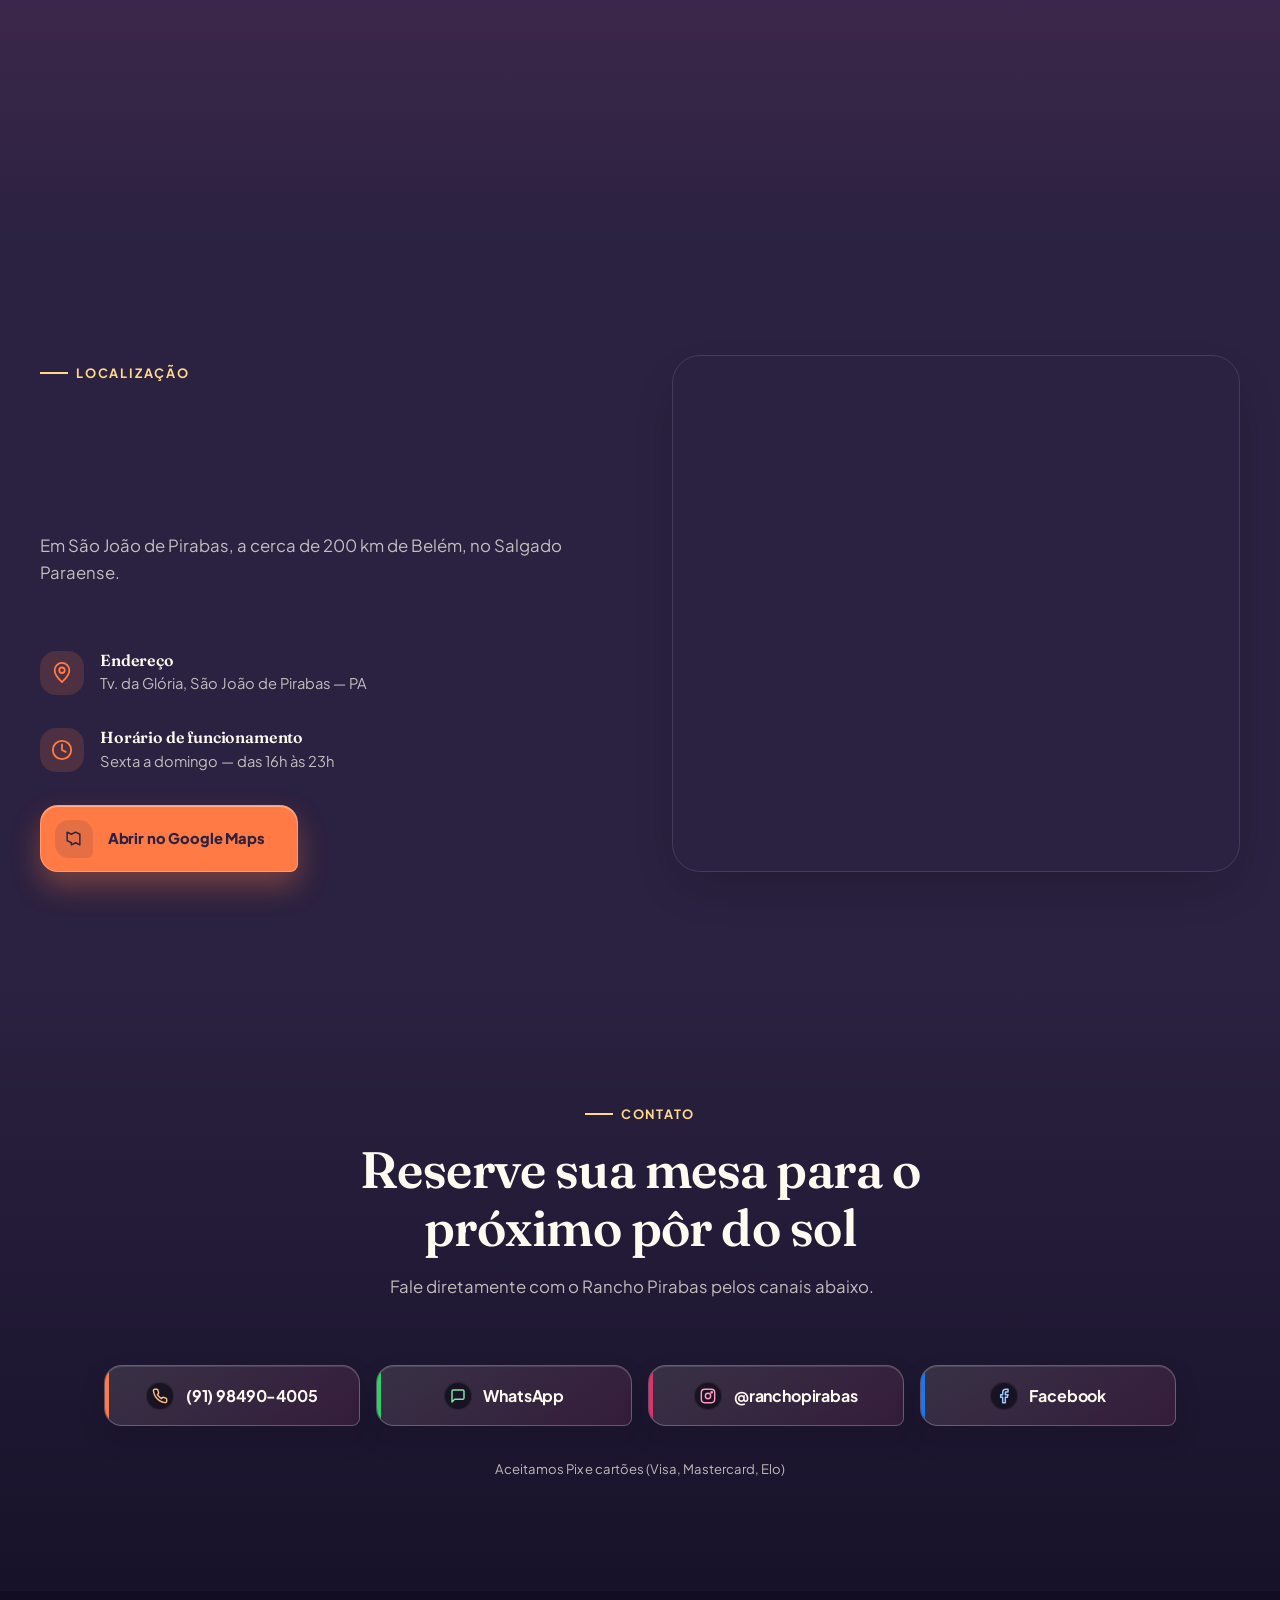
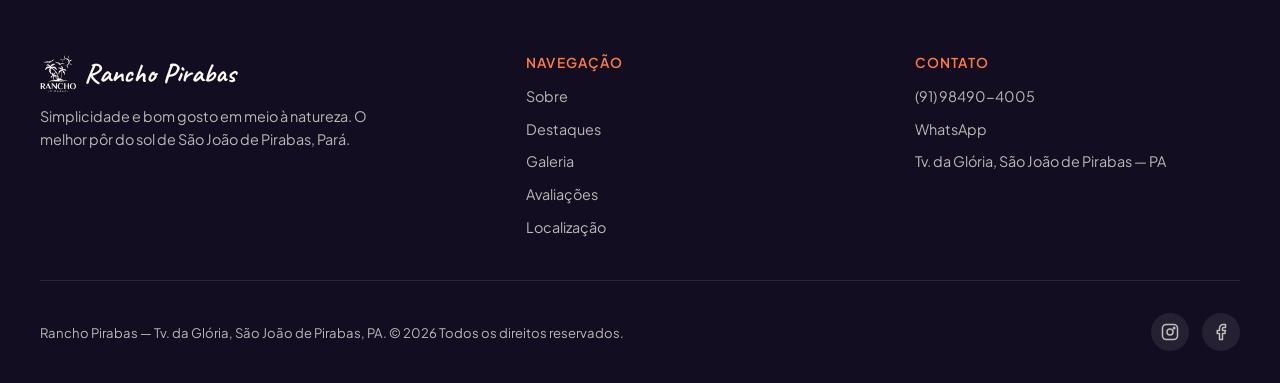
==== commit 88a8c8a8: "Adiciona marca d agua da logo ao cardapio" ====
--- a/index.html
+++ b/index.html
@@ -299,6 +299,7 @@
 
         <div class="menu-grid" data-reveal-stagger>
           <article class="menu-card">
+            <img class="menu-card__watermark" src="assets/images/logo-icon-black.png" alt="" aria-hidden="true" />
             <h3>Café da manhã</h3>
             <ul>
               <li><span>Tapioca com coco e leite condensado</span><span class="menu-price">R$ 10</span></li>
@@ -308,6 +309,7 @@
           </article>
 
           <article class="menu-card">
+            <img class="menu-card__watermark" src="assets/images/logo-icon-black.png" alt="" aria-hidden="true" />
             <h3>Petiscos</h3>
             <ul>
               <li><span>Bolinho de camarão c/ queijo (10un)</span><span class="menu-price">R$ 44</span></li>
@@ -317,6 +319,7 @@
           </article>
 
           <article class="menu-card">
+            <img class="menu-card__watermark" src="assets/images/logo-icon-black.png" alt="" aria-hidden="true" />
             <h3>Sucos &amp; bebidas</h3>
             <ul>
               <li><span>Suco de laranja (300ml)</span><span class="menu-price">R$ 10</span></li>
@@ -326,6 +329,7 @@
           </article>
 
           <article class="menu-card">
+            <img class="menu-card__watermark" src="assets/images/logo-icon-black.png" alt="" aria-hidden="true" />
             <h3>Drinks &amp; chopp</h3>
             <ul>
               <li><span>Caipirinha</span><span class="menu-price">R$ 20</span></li>
--- a/css/approved-overrides.css
+++ b/css/approved-overrides.css
@@ -2266,3 +2266,43 @@
     animation: none;
   }
 }
+
+
+
+
+
+
+
+
+/* Prévia: marca d'água por imagem, separada da microinteração de brilho dos cards. */
+.menu-card {
+  position: relative;
+  overflow: hidden;
+}
+
+.menu-card > .menu-card__watermark {
+  position: absolute;
+  z-index: 0;
+  top: 50%;
+  left: 50%;
+  width: clamp(8rem, 44%, 11rem);
+  height: auto;
+  margin: 0;
+  transform: translate(-50%, -50%);
+  opacity: 0.07;
+  pointer-events: none;
+  user-select: none;
+}
+
+.menu-card > h3,
+.menu-card > ul {
+  position: relative;
+  z-index: 1;
+}
+
+@media (max-width: 600px) {
+  .menu-card > .menu-card__watermark {
+    width: clamp(7rem, 40%, 9rem);
+    opacity: 0.06;
+  }
+}
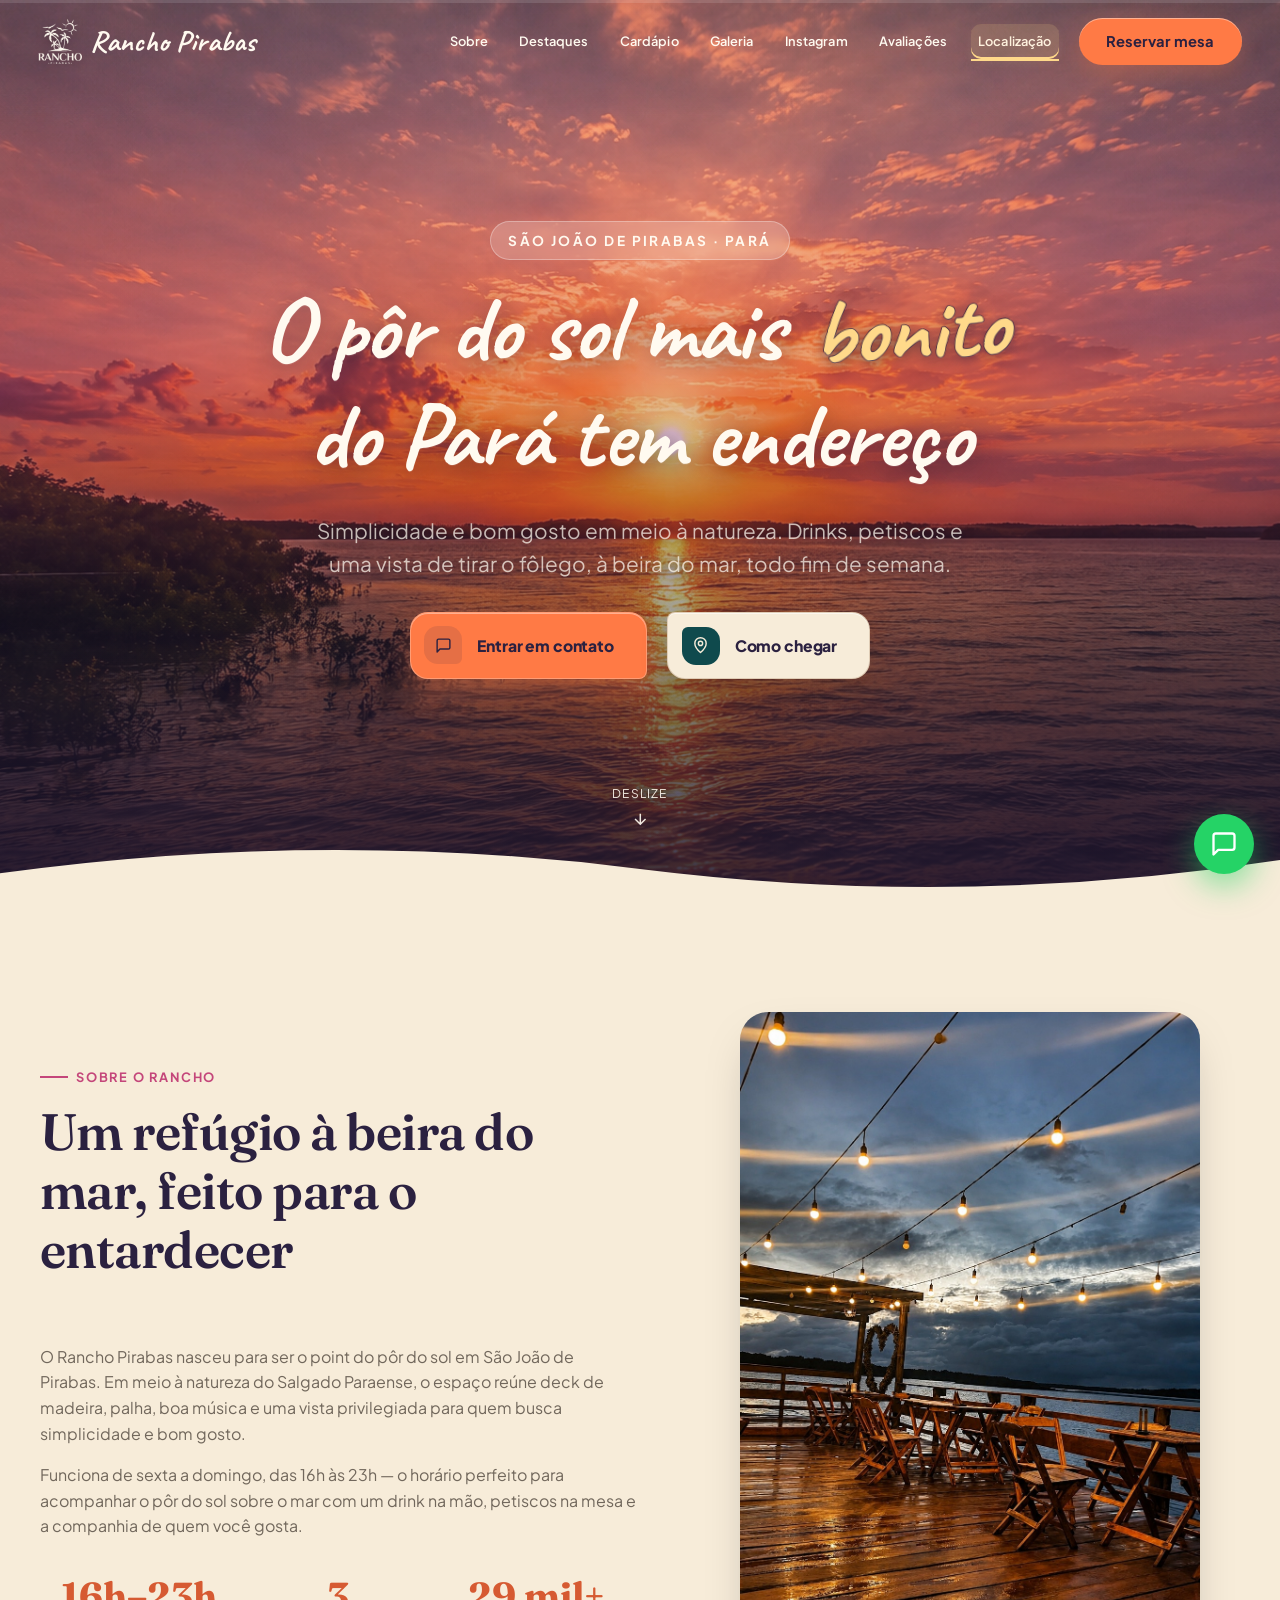
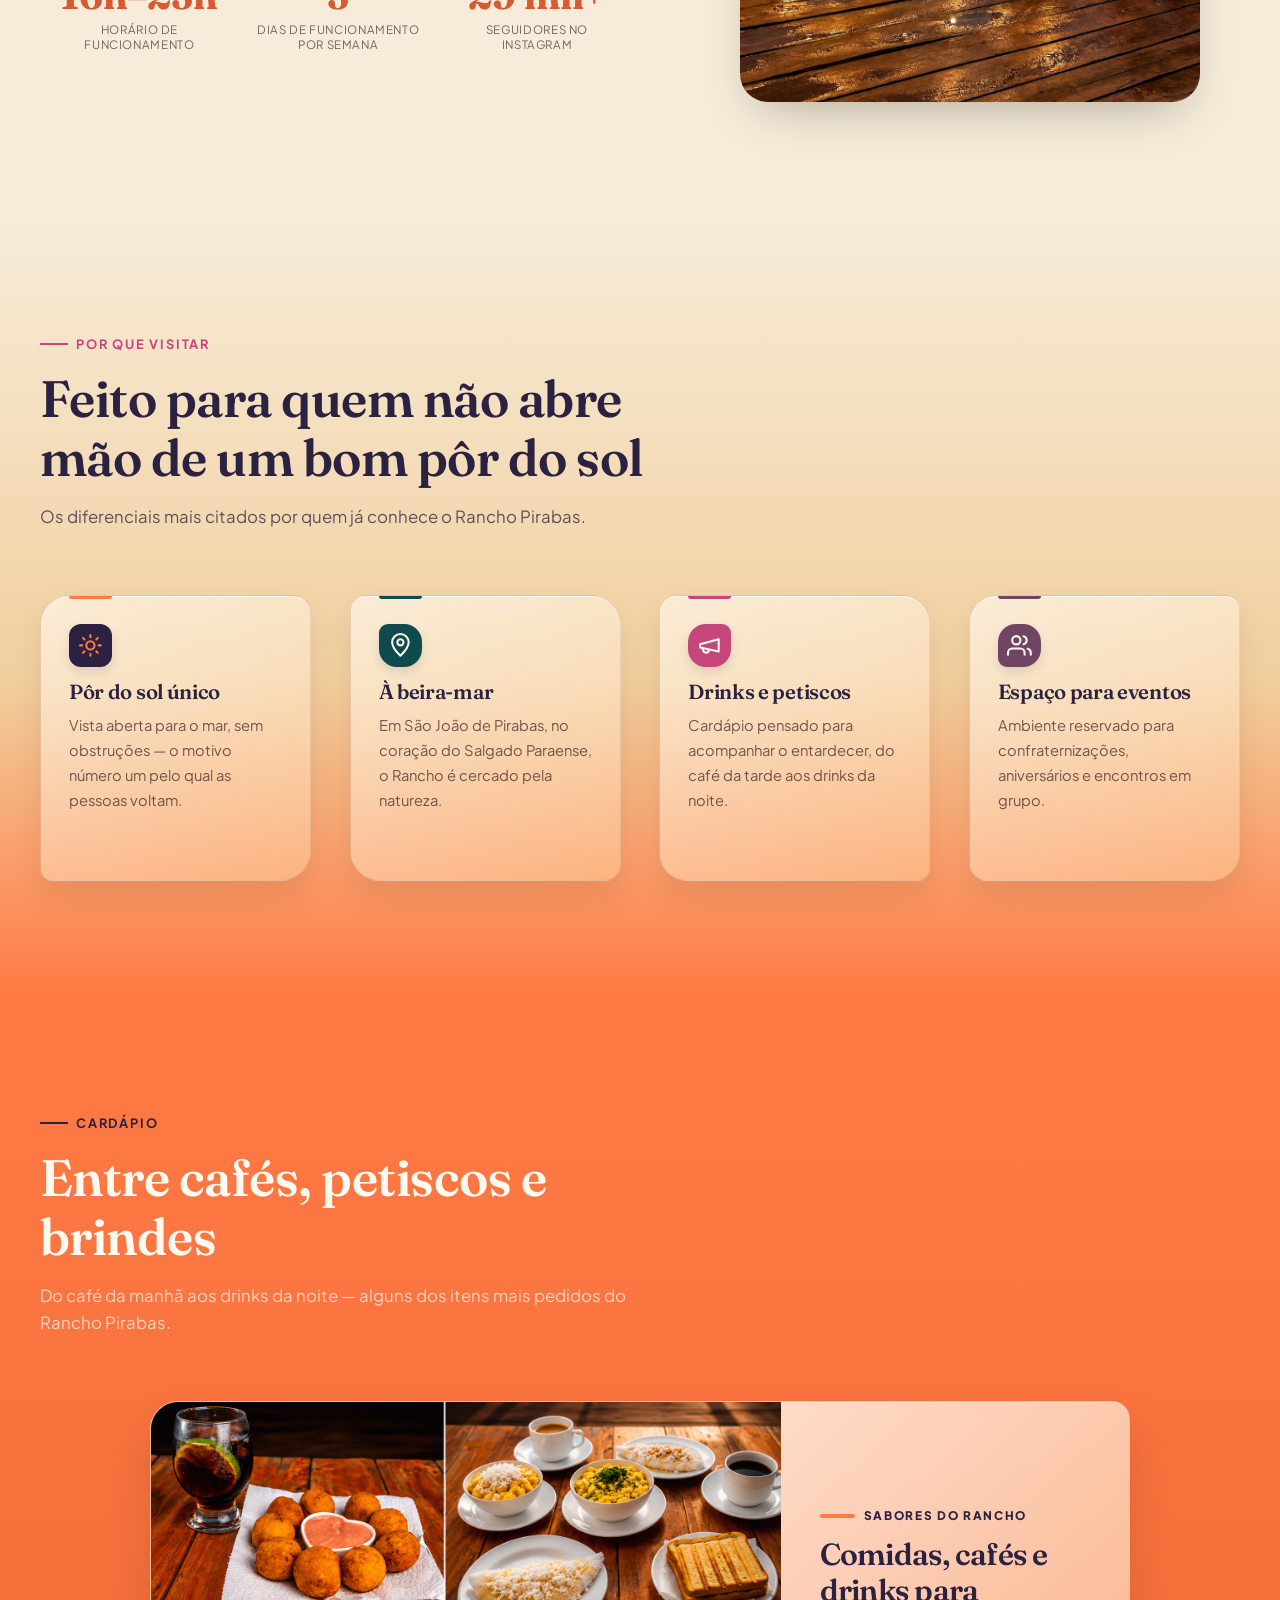
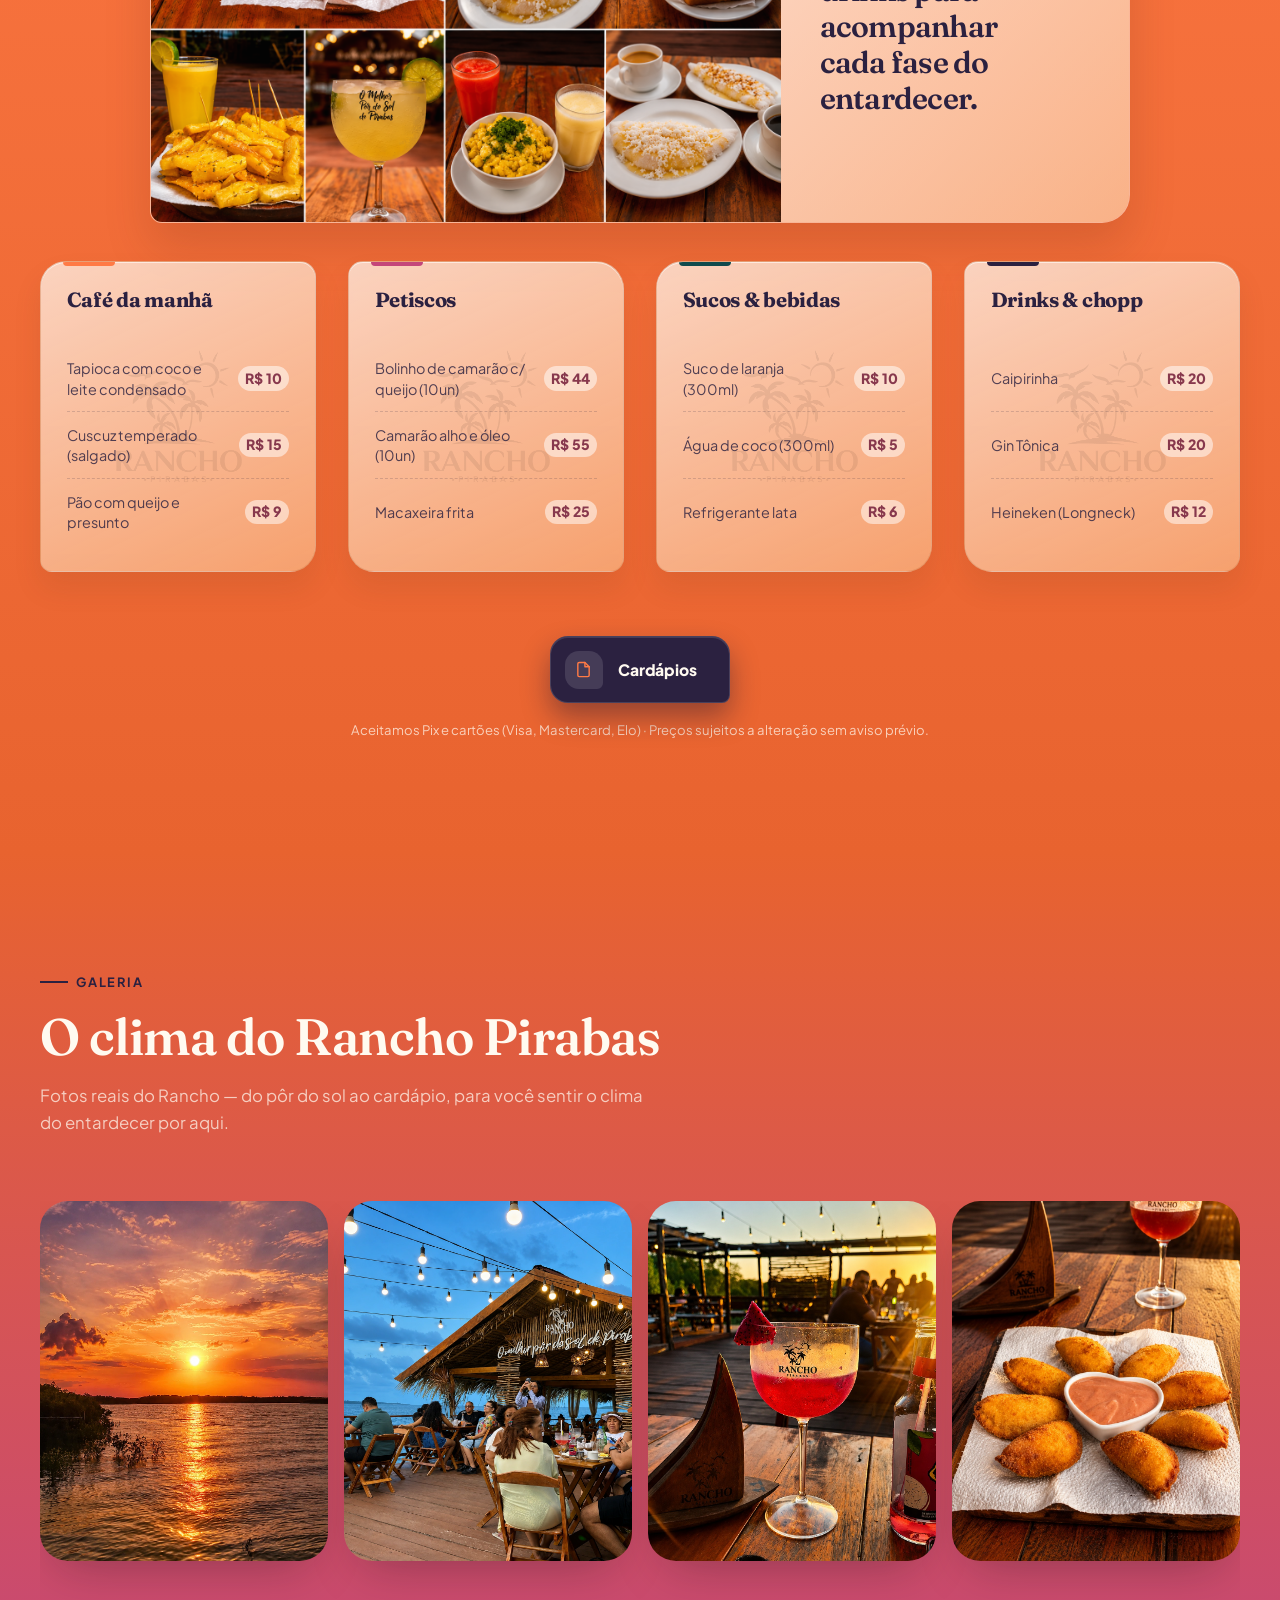
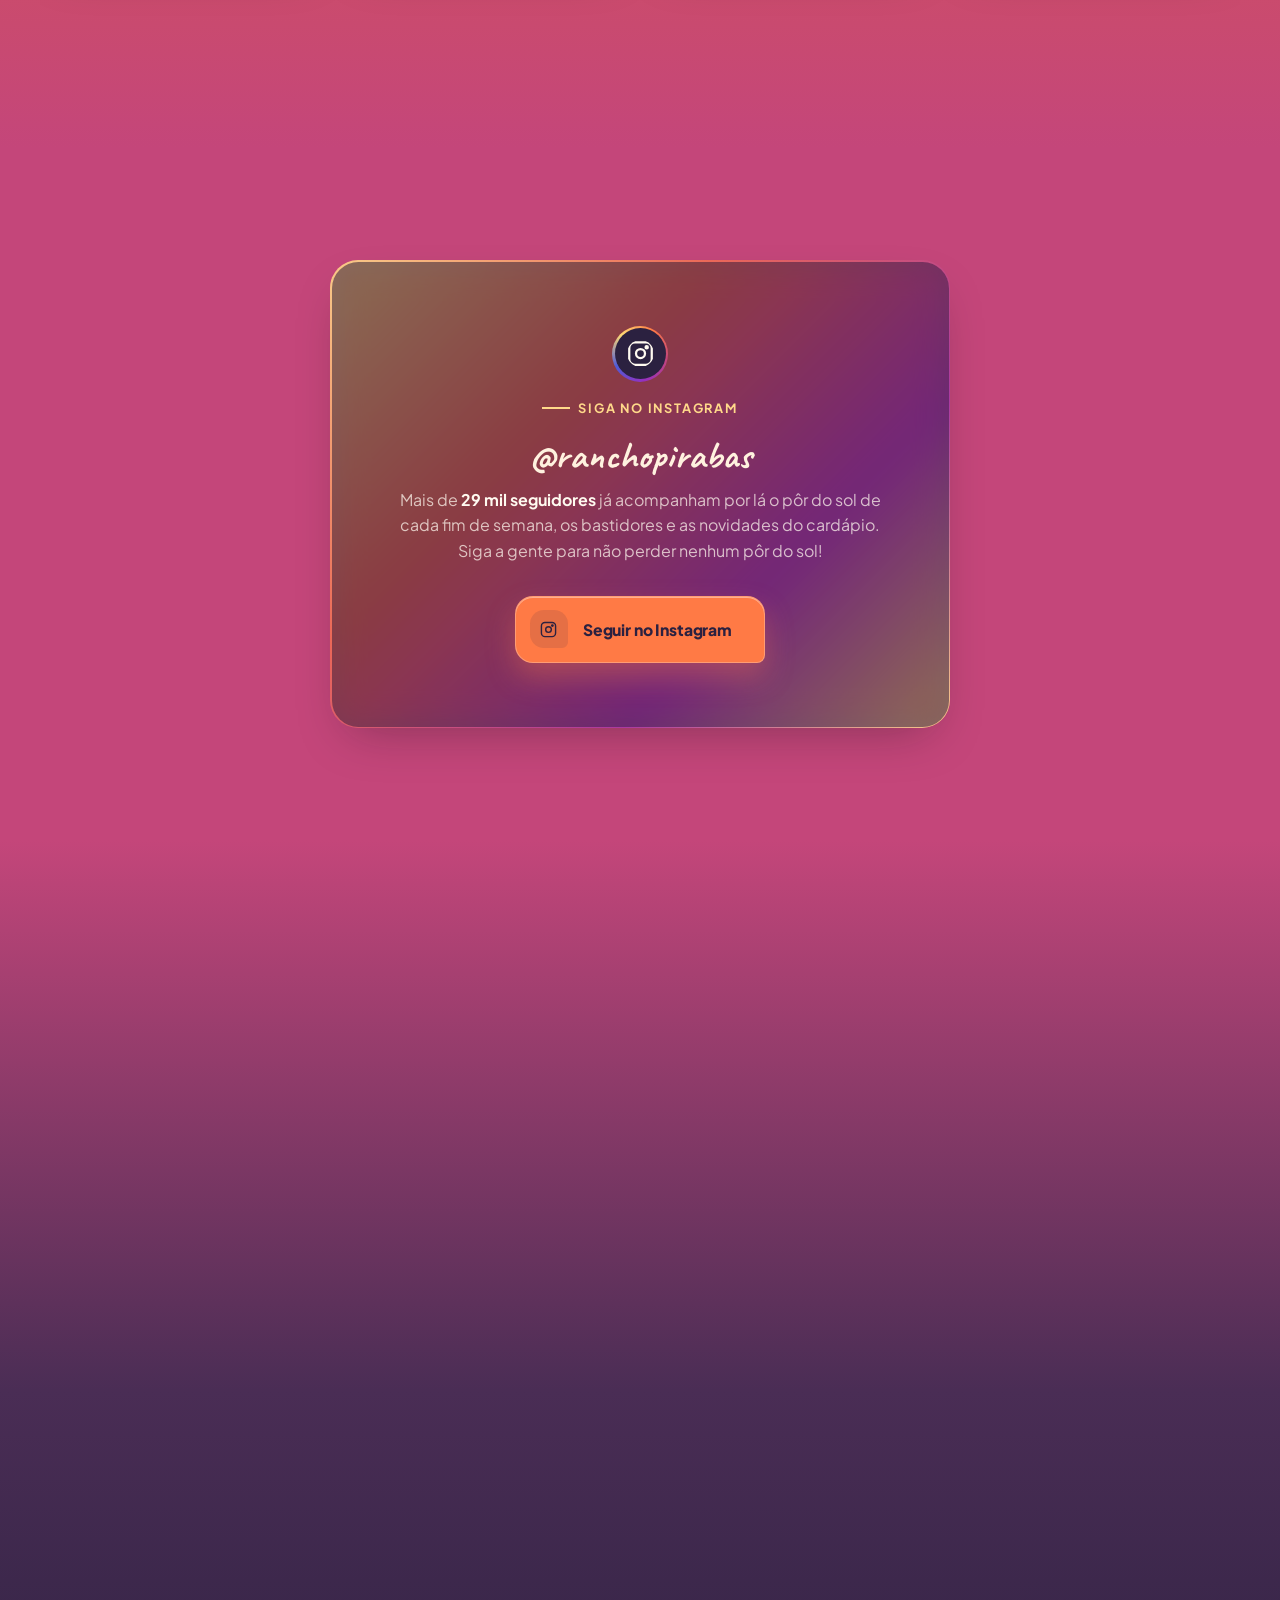
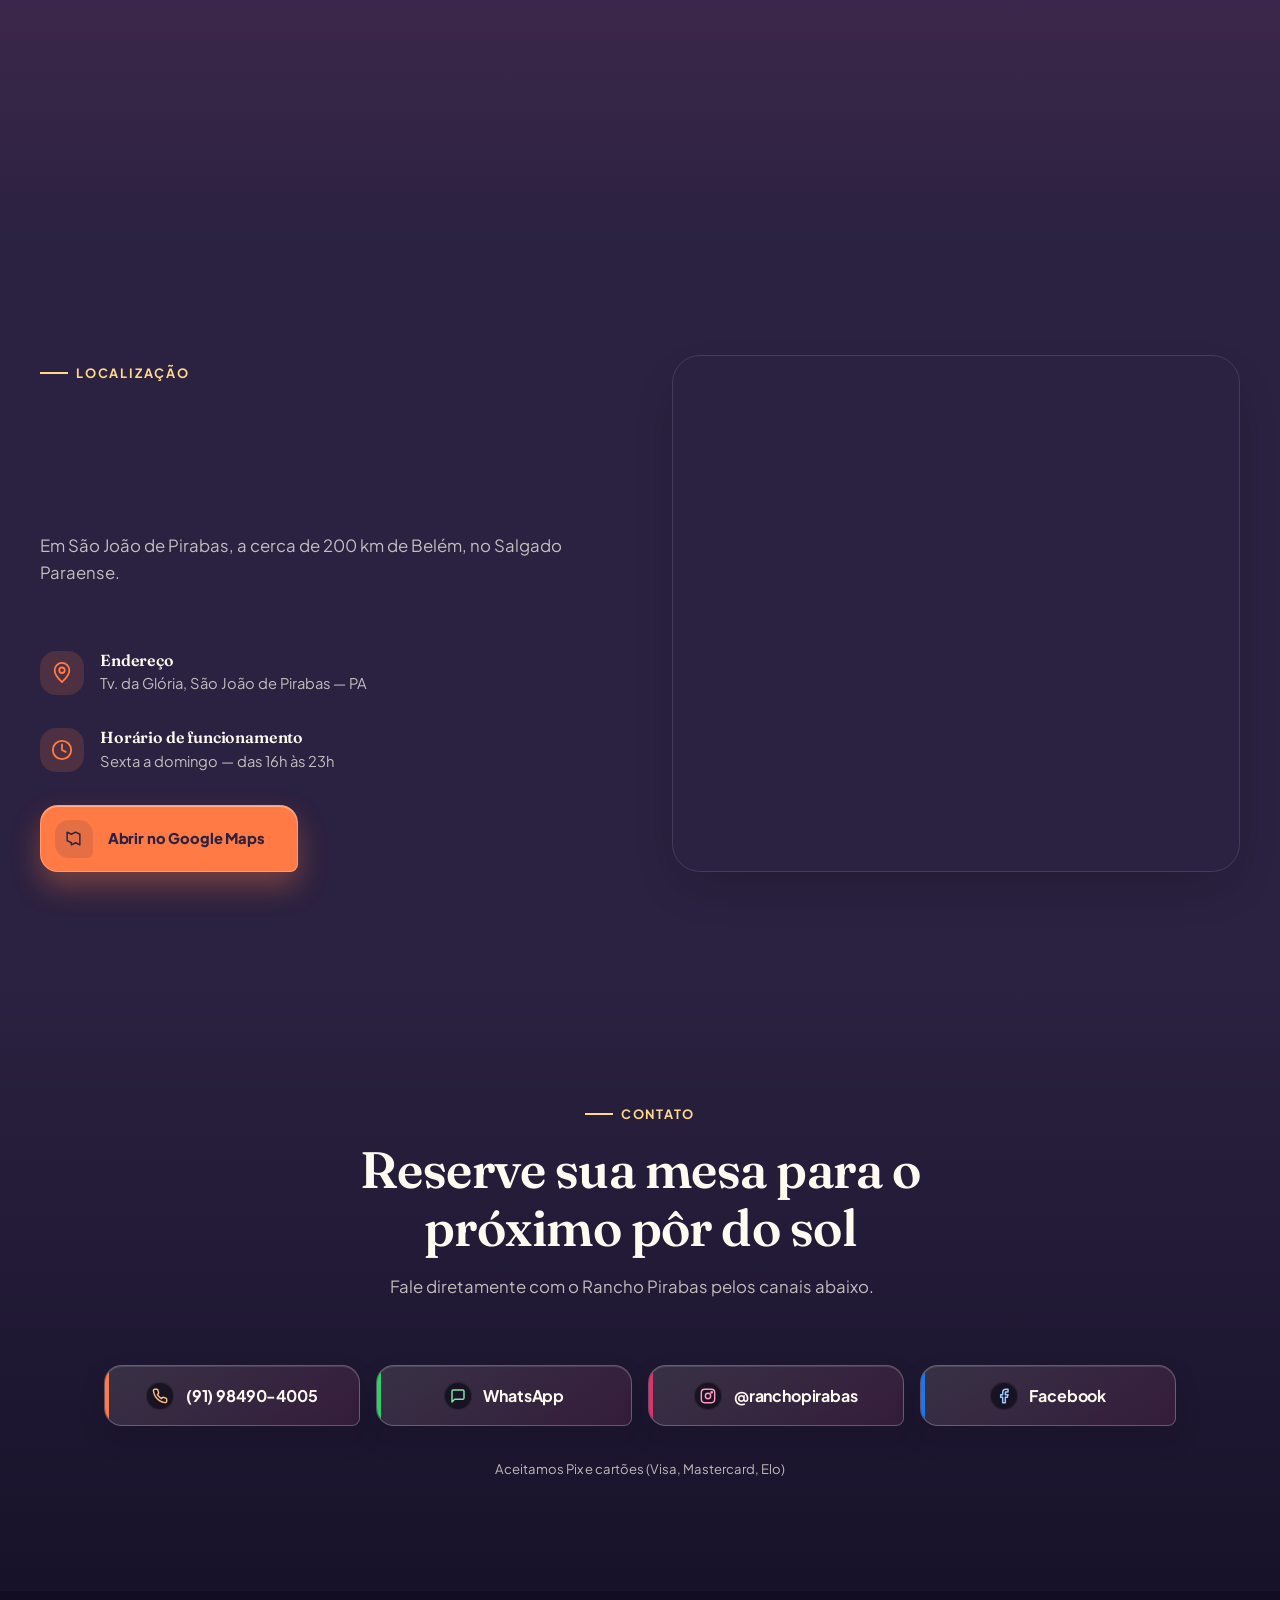
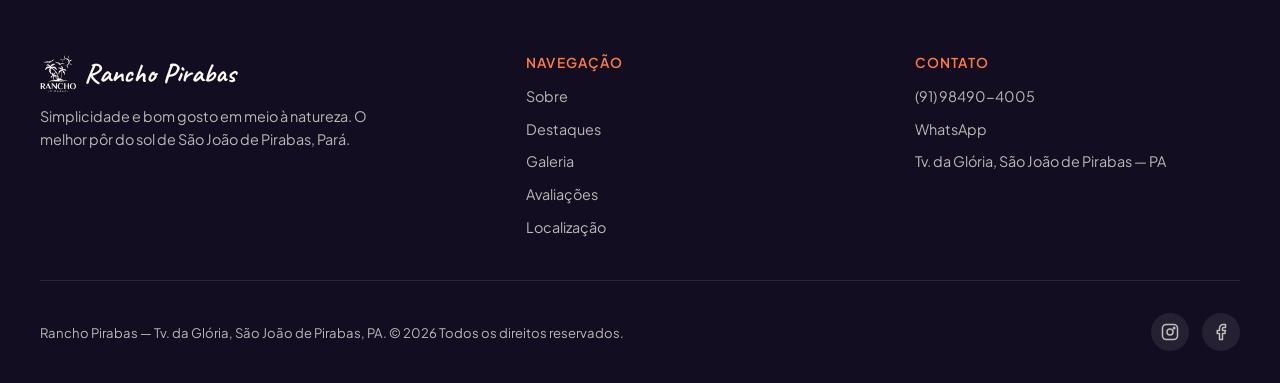
==== commit 06b263b8: "Remove legendas da galeria e adiciona reflexos do por do sol no hero" ====
--- a/index.html
+++ b/index.html
@@ -132,6 +132,7 @@
         </picture>
       </div>
       <div class="hero-overlay" aria-hidden="true"></div>
+      <span class="hero-sunrays" aria-hidden="true"></span>
 
       <div class="hero-content">
         <span class="hero-kicker">São João de Pirabas · Pará</span>
--- a/css/approved-overrides.css
+++ b/css/approved-overrides.css
@@ -2306,3 +2306,114 @@
     opacity: 0.06;
   }
 }
+
+
+/* Prévia: Galeria limpa, com legendas preservadas semanticamente e ocultas visualmente. */
+.gallery-caption {
+  position: absolute;
+  width: 1px;
+  height: 1px;
+  padding: 0;
+  margin: -1px;
+  overflow: hidden;
+  clip: rect(0, 0, 0, 0);
+  clip-path: inset(50%);
+  white-space: nowrap;
+  border: 0;
+  background: transparent;
+}
+
+
+/* Prévia: reflexos do pôr do sol antes da entrada do texto do Hero. */
+.hero-sunrays {
+  position: absolute;
+  inset: -22%;
+  z-index: 2;
+  pointer-events: none;
+  opacity: 0;
+  mix-blend-mode: screen;
+  transform: rotate(-8deg) scale(0.92);
+  filter: blur(7px);
+  background:
+    radial-gradient(circle at 50% 55%, rgba(255, 244, 202, 0.38) 0%, rgba(255, 214, 142, 0.18) 12%, transparent 31%),
+    repeating-conic-gradient(from -34deg at 50% 55%, transparent 0deg 17deg, rgba(255, 236, 176, 0.14) 18deg 23deg, transparent 24deg 41deg);
+  animation: heroSunRaysReveal 1.02s cubic-bezier(0.22, 0.61, 0.36, 1) 0.08s forwards;
+}
+
+.hero-sunrays::before {
+  content: "";
+  position: absolute;
+  inset: 0;
+  background: repeating-conic-gradient(from 4deg at 50% 55%, transparent 0deg 26deg, rgba(255, 250, 220, 0.08) 27deg 31deg, transparent 32deg 54deg);
+  filter: blur(11px);
+  opacity: 0.8;
+}
+
+.hero-sunrays::after {
+  content: "";
+  position: absolute;
+  top: 46%;
+  left: 50%;
+  width: clamp(5rem, 13vw, 10rem);
+  aspect-ratio: 1;
+  transform: translate(-50%, -50%);
+  border-radius: 50%;
+  background: radial-gradient(circle, rgba(255, 247, 215, 0.58) 0%, rgba(255, 193, 111, 0.2) 42%, transparent 72%);
+  filter: blur(9px);
+}
+
+@keyframes heroSunRaysReveal {
+  0% {
+    opacity: 0;
+    transform: rotate(-8deg) scale(0.92);
+    filter: blur(13px);
+  }
+  30% {
+    opacity: 0.82;
+  }
+  100% {
+    opacity: 0;
+    transform: rotate(-5deg) scale(1.04);
+    filter: blur(7px);
+  }
+}
+
+.hero-title-word {
+  animation-delay: calc(1.02s + var(--word-index) * 0.06s);
+}
+
+.hero-title-word--accent em {
+  animation-delay: 1.72s;
+}
+
+.hero-content .lede {
+  animation-delay: 2.05s;
+}
+
+.hero-content .hero-actions {
+  animation-delay: 2.28s;
+}
+
+@media (max-width: 720px) {
+  .hero-sunrays {
+    inset: -18%;
+    background:
+      radial-gradient(circle at 50% 48%, rgba(255, 244, 202, 0.32) 0%, rgba(255, 214, 142, 0.14) 14%, transparent 34%),
+      repeating-conic-gradient(from -28deg at 50% 48%, transparent 0deg 18deg, rgba(255, 236, 176, 0.11) 19deg 24deg, transparent 25deg 42deg);
+  }
+
+  .hero-sunrays::before {
+    background: repeating-conic-gradient(from 8deg at 50% 48%, transparent 0deg 29deg, rgba(255, 250, 220, 0.07) 30deg 34deg, transparent 35deg 58deg);
+  }
+
+  .hero-sunrays::after {
+    top: 43%;
+  }
+}
+
+@media (prefers-reduced-motion: reduce) {
+  .hero-sunrays {
+    opacity: 0;
+    animation: none;
+  }
+}
